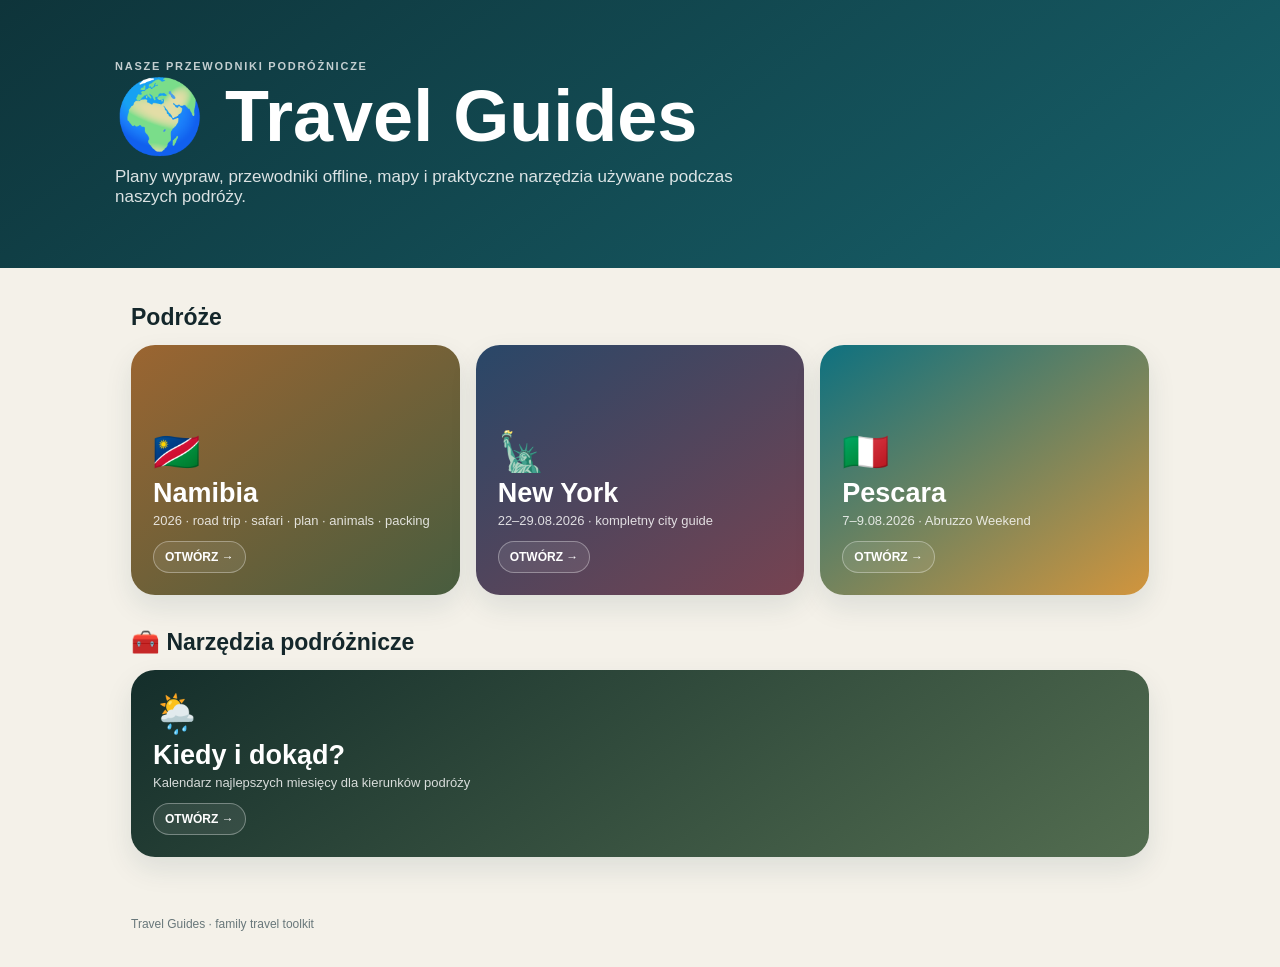
==== index.html @ af9ec3a8 "Build Travel Guides hub and add all guides" ====
<!doctype html>
<html lang="pl">
<head>
  <meta charset="utf-8">
  <meta name="viewport" content="width=device-width,initial-scale=1,viewport-fit=cover">
  <meta name="theme-color" content="#123c43">
  <title>Travel Guides</title>
  <style>
    :root{--bg:#f4f1e9;--ink:#14272b;--muted:#68777a;--deep:#123c43}
    *{box-sizing:border-box}
    body{margin:0;font-family:-apple-system,BlinkMacSystemFont,"Segoe UI",Arial,sans-serif;background:var(--bg);color:var(--ink)}
    header{background:linear-gradient(145deg,#0e343a,#17616b);color:white;padding:60px 20px 44px}
    .wrap{max-width:1050px;margin:auto}
    .eyebrow{font-size:11px;font-weight:800;letter-spacing:.16em;opacity:.75}
    h1{font-size:clamp(42px,8vw,72px);line-height:.95;margin:10px 0 14px}
    header p{max-width:650px;font-size:17px;opacity:.85}
    main{max-width:1050px;margin:auto;padding:28px 16px 60px}
    h2{margin:8px 0 14px;font-size:23px}
    .grid{display:grid;grid-template-columns:repeat(3,1fr);gap:16px}
    .card{min-height:250px;border-radius:24px;padding:22px;display:flex;flex-direction:column;justify-content:flex-end;text-decoration:none;color:white;box-shadow:0 12px 28px #123c431a}
    .namibia{background:linear-gradient(145deg,#9b6531,#485d3f)}
    .nyc{background:linear-gradient(145deg,#294768,#774351)}
    .pescara{background:linear-gradient(145deg,#0e7180,#d2953d)}
    .tools{background:linear-gradient(145deg,#142e2b,#536d50);min-height:175px}
    .flag{font-size:38px}.card h3{font-size:27px;margin:4px 0}.meta{font-size:13px;opacity:.82}
    .button{margin-top:13px;align-self:flex-start;padding:8px 11px;border:1px solid #ffffff55;border-radius:999px;font-size:12px;font-weight:800;background:#ffffff15}
    .tools-section{margin-top:34px}
    footer{max-width:1050px;margin:auto;padding:0 16px 36px;color:var(--muted);font-size:12px}
    @media(max-width:720px){.grid{grid-template-columns:1fr}.card{min-height:205px}}
  </style>
</head>
<body>
<header><div class="wrap">
  <div class="eyebrow">NASZE PRZEWODNIKI PODRÓŻNICZE</div>
  <h1>🌍 Travel Guides</h1>
  <p>Plany wypraw, przewodniki offline, mapy i praktyczne narzędzia używane podczas naszych podróży.</p>
</div></header>
<main>
  <h2>Podróże</h2>
  <div class="grid">
    <a class="card namibia" href="./namibia/"><div class="flag">🇳🇦</div><h3>Namibia</h3><div class="meta">2026 · road trip · safari · plan · animals · packing</div><div class="button">OTWÓRZ →</div></a>
    <a class="card nyc" href="./nyc/"><div class="flag">🗽</div><h3>New York</h3><div class="meta">22–29.08.2026 · kompletny city guide</div><div class="button">OTWÓRZ →</div></a>
    <a class="card pescara" href="./pescara/"><div class="flag">🇮🇹</div><h3>Pescara</h3><div class="meta">7–9.08.2026 · Abruzzo Weekend</div><div class="button">OTWÓRZ →</div></a>
  </div>
  <section class="tools-section">
    <h2>🧰 Narzędzia podróżnicze</h2>
    <a class="card tools" href="./tools/kiedy-i-dokad/"><div class="flag">🌦️</div><h3>Kiedy i dokąd?</h3><div class="meta">Kalendarz najlepszych miesięcy dla kierunków podróży</div><div class="button">OTWÓRZ →</div></a>
  </section>
</main>
<footer>Travel Guides · family travel toolkit</footer>
</body>
</html>
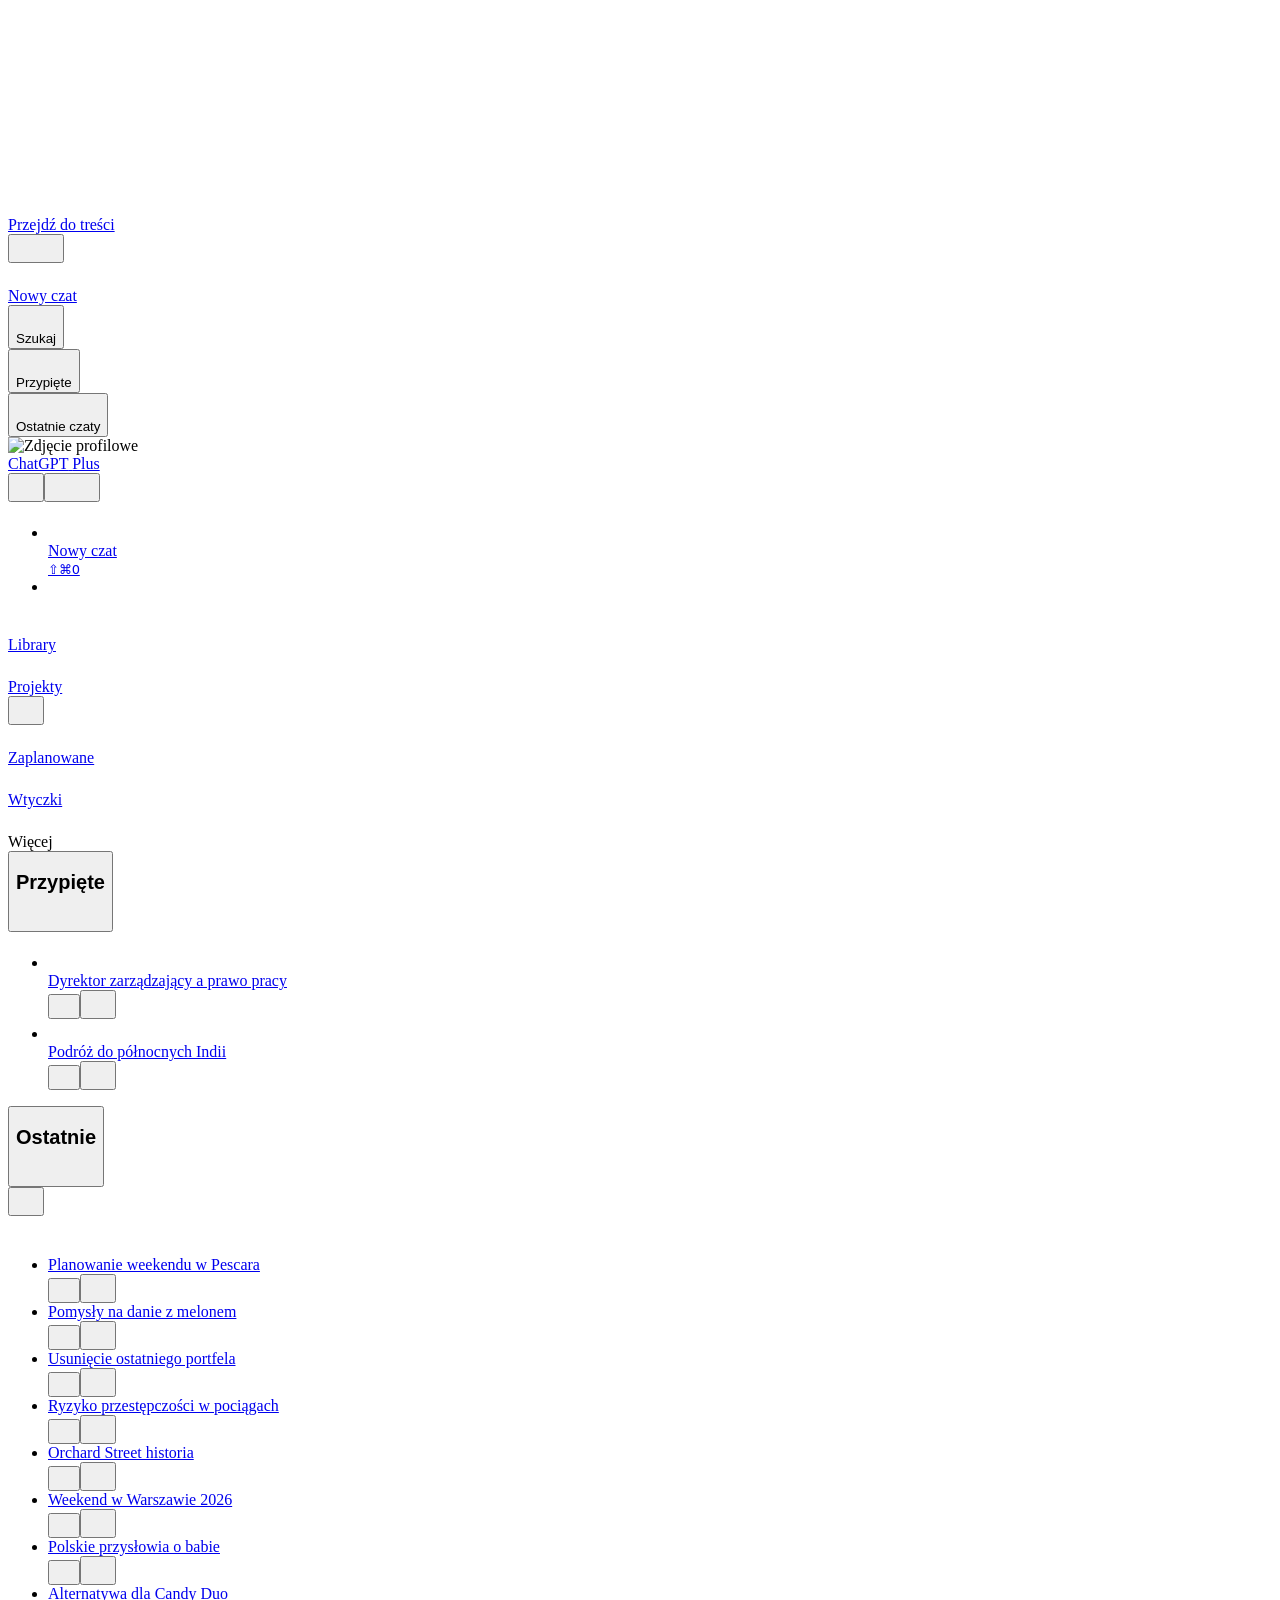
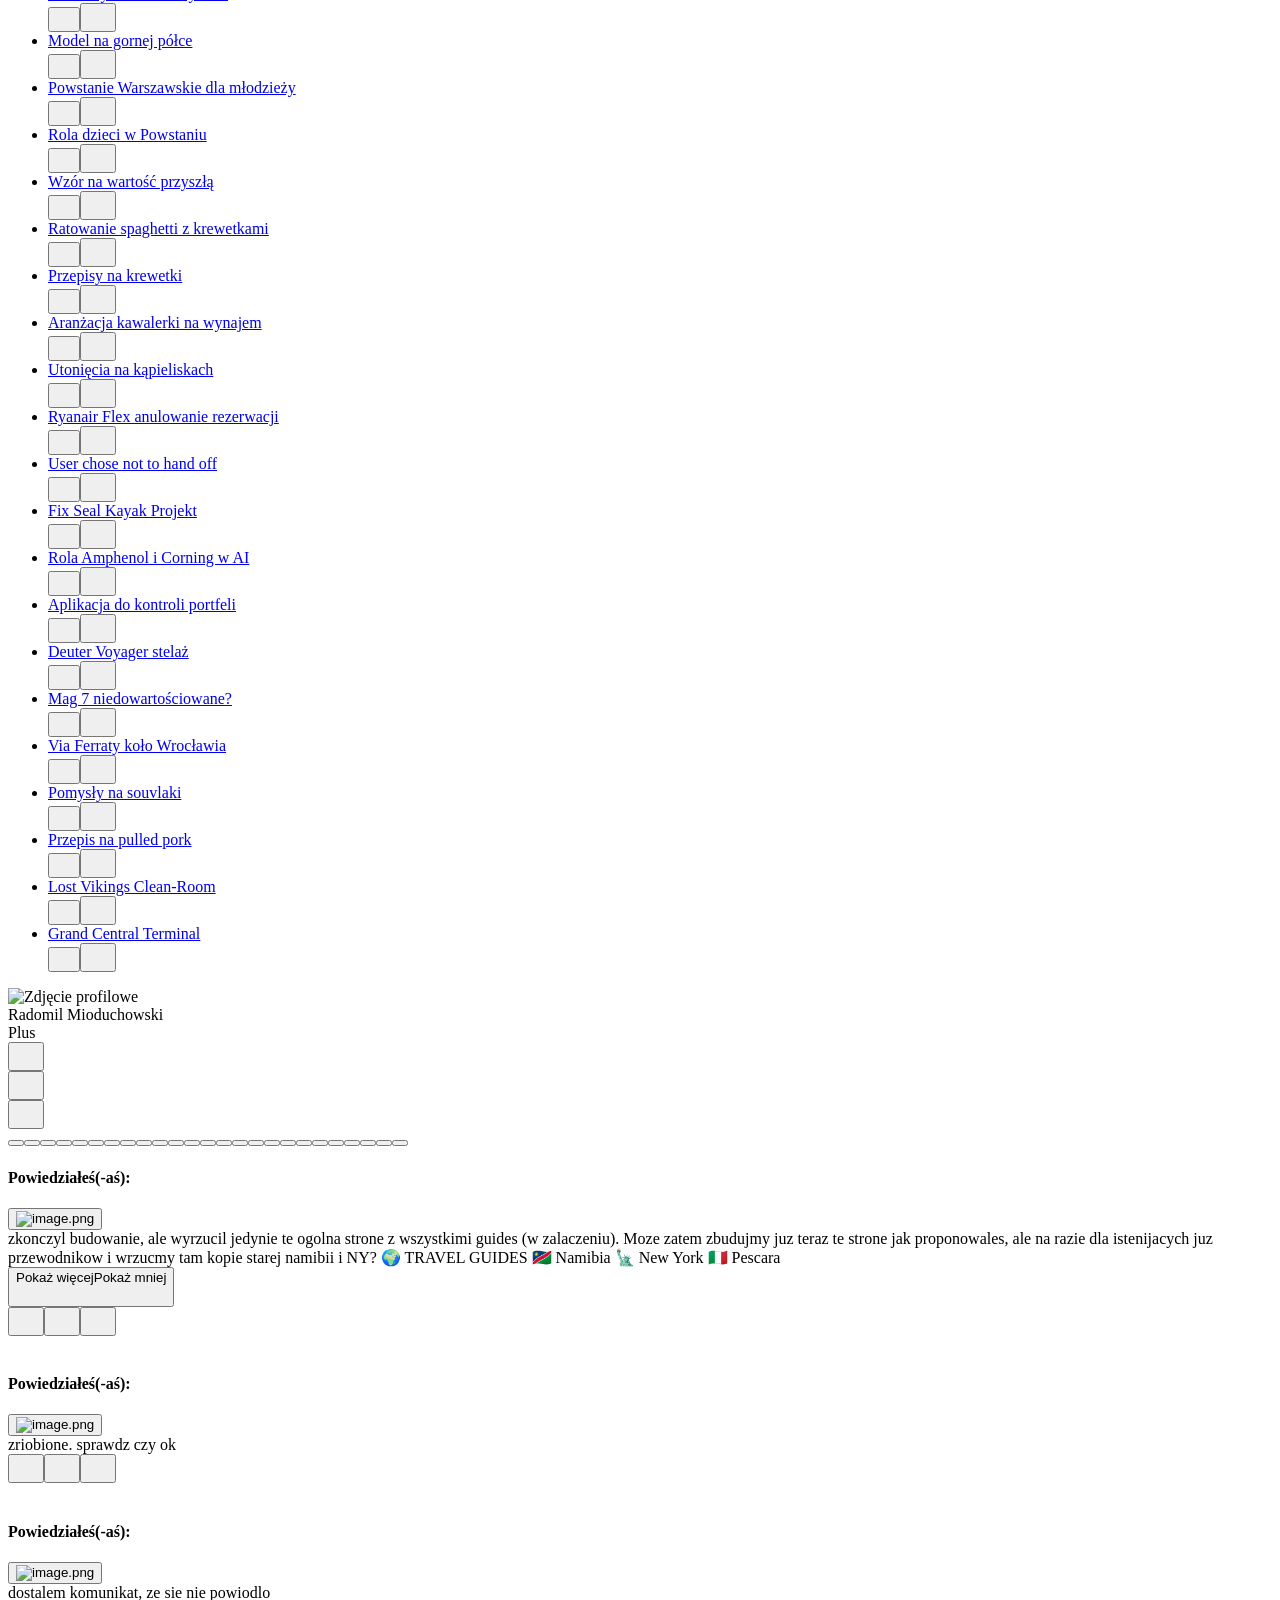
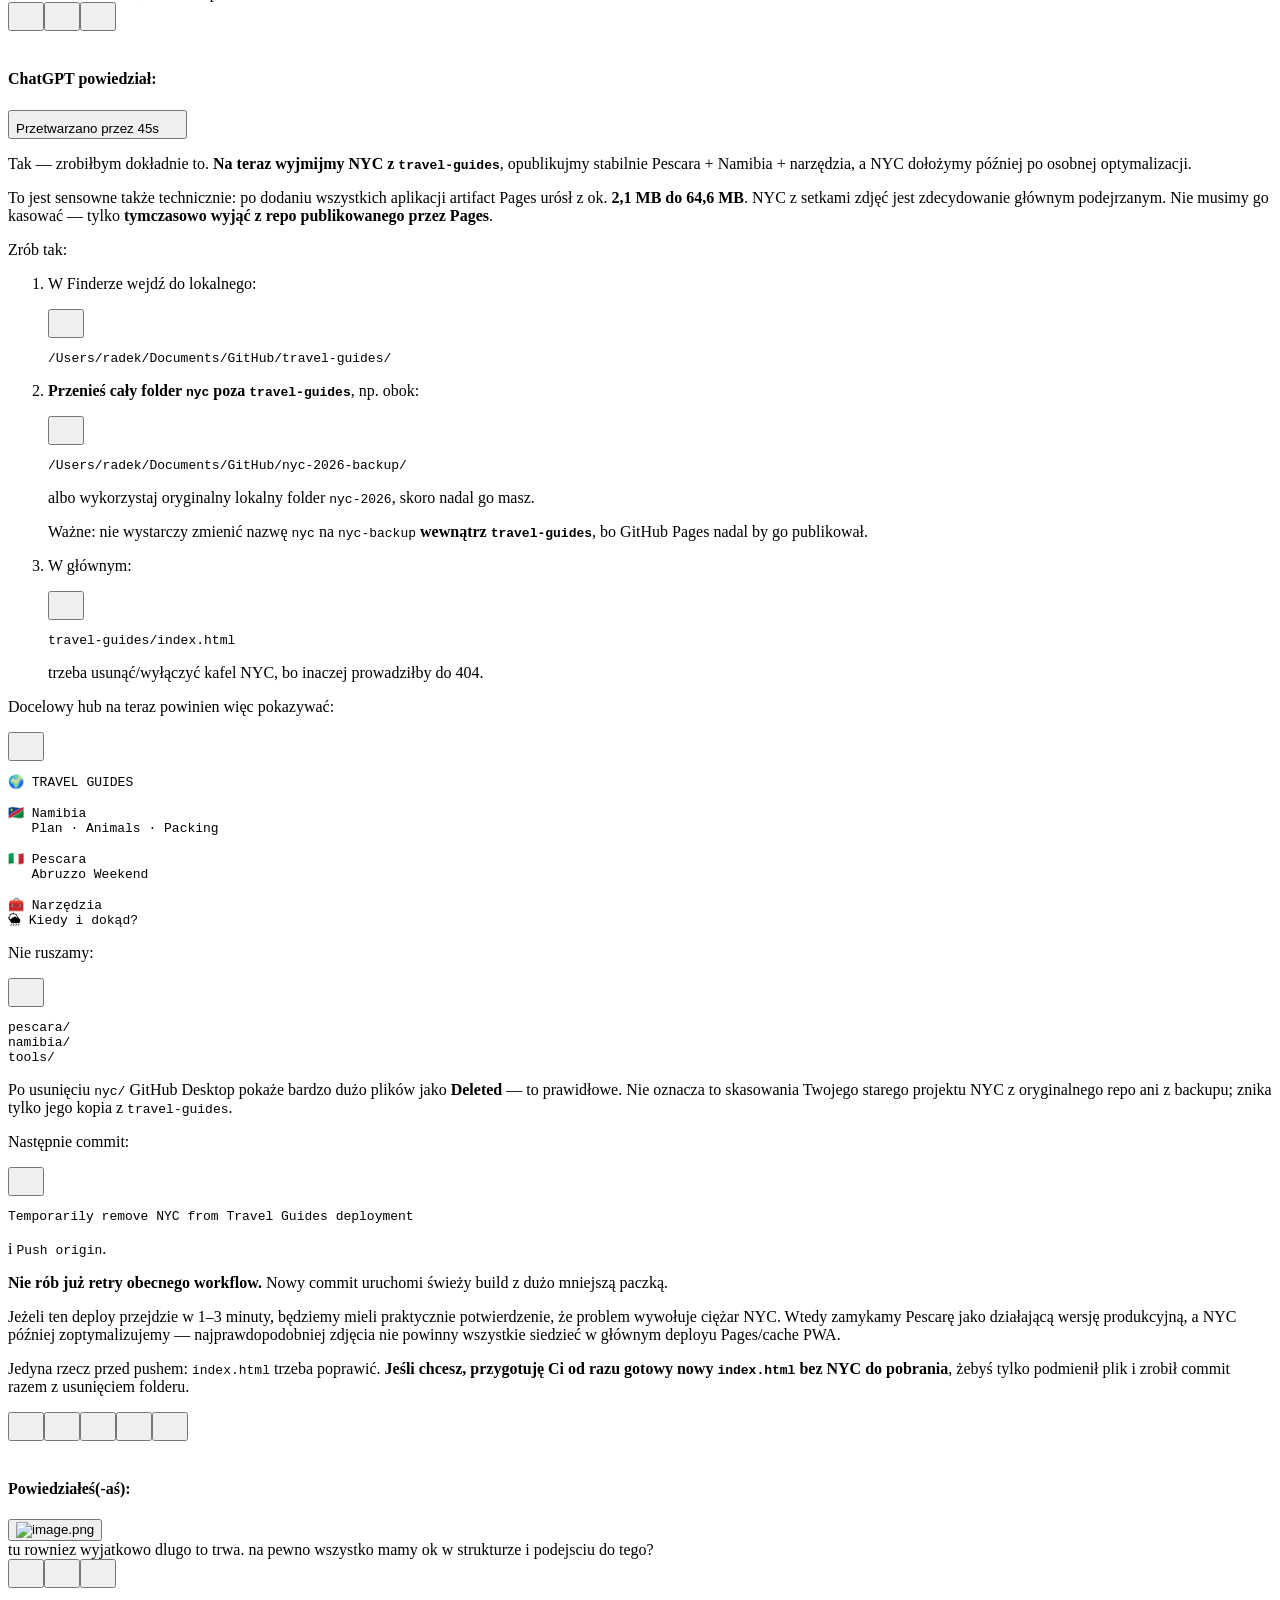
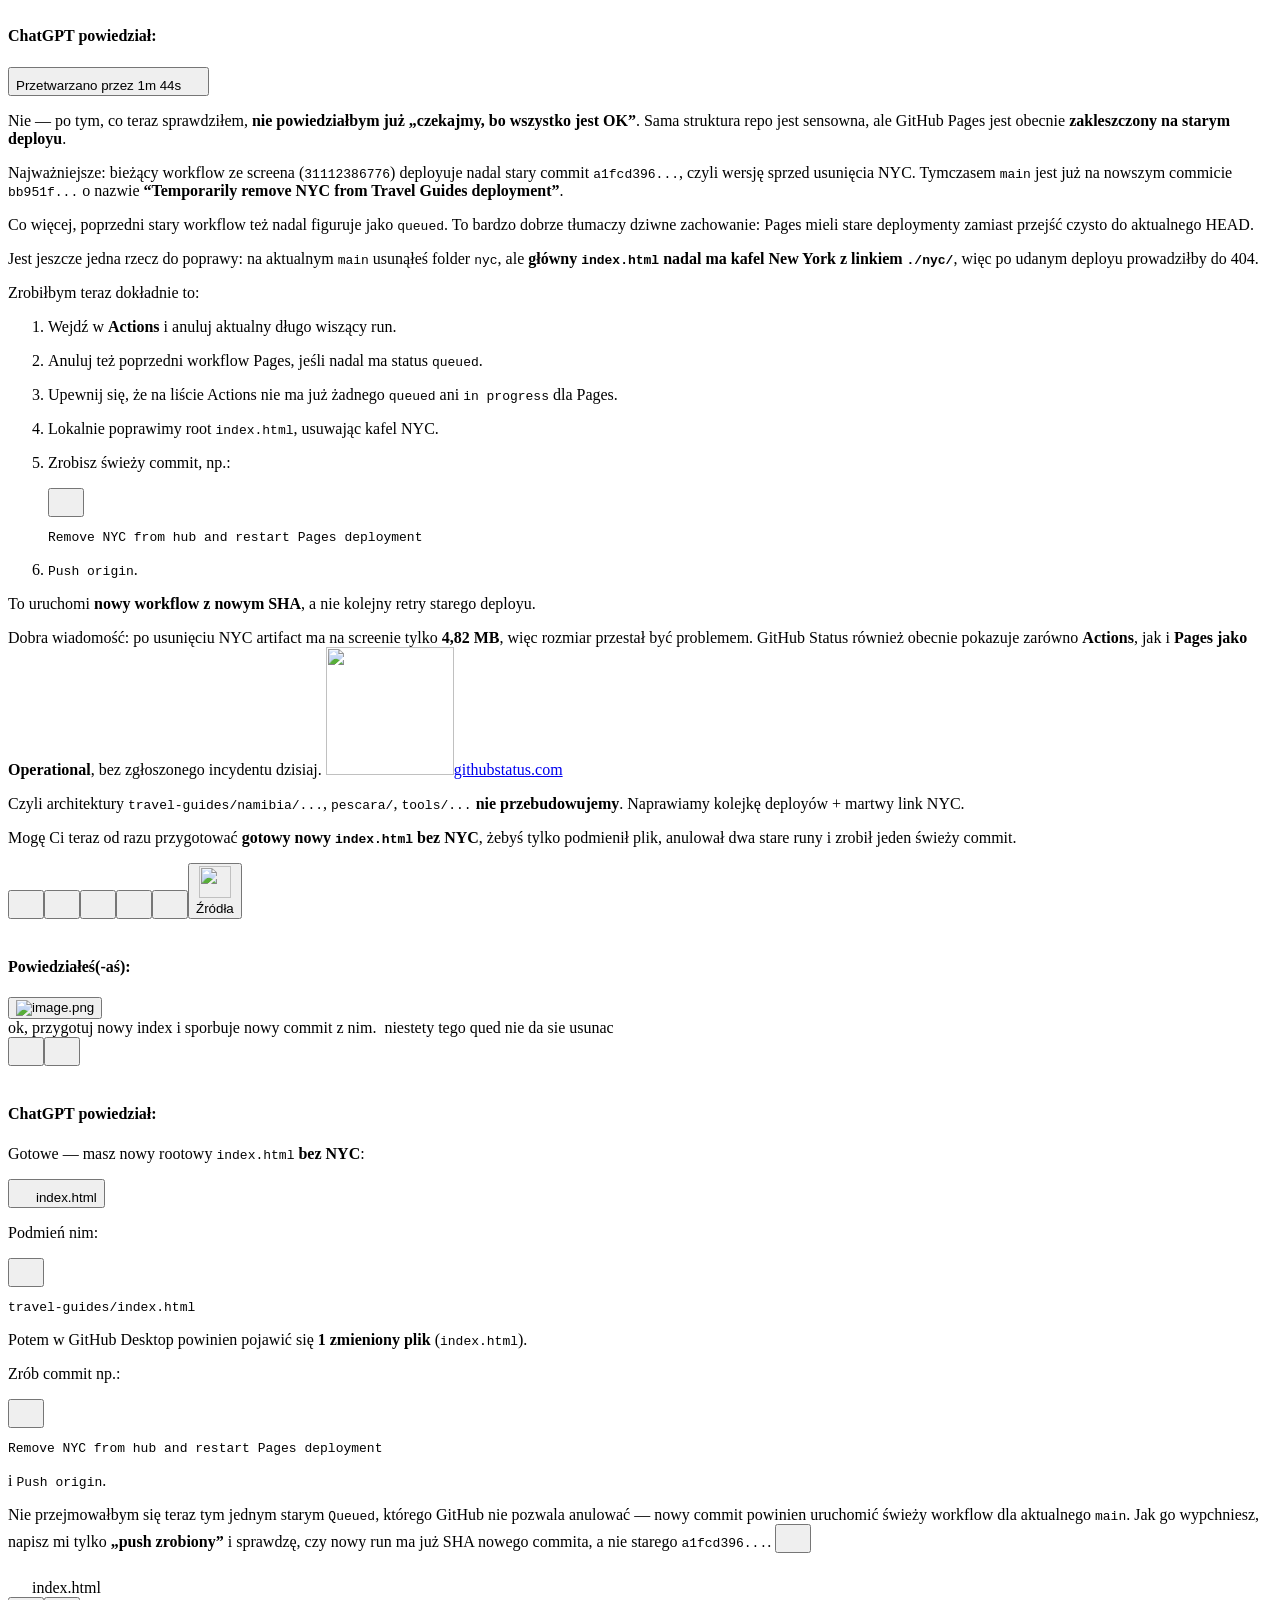
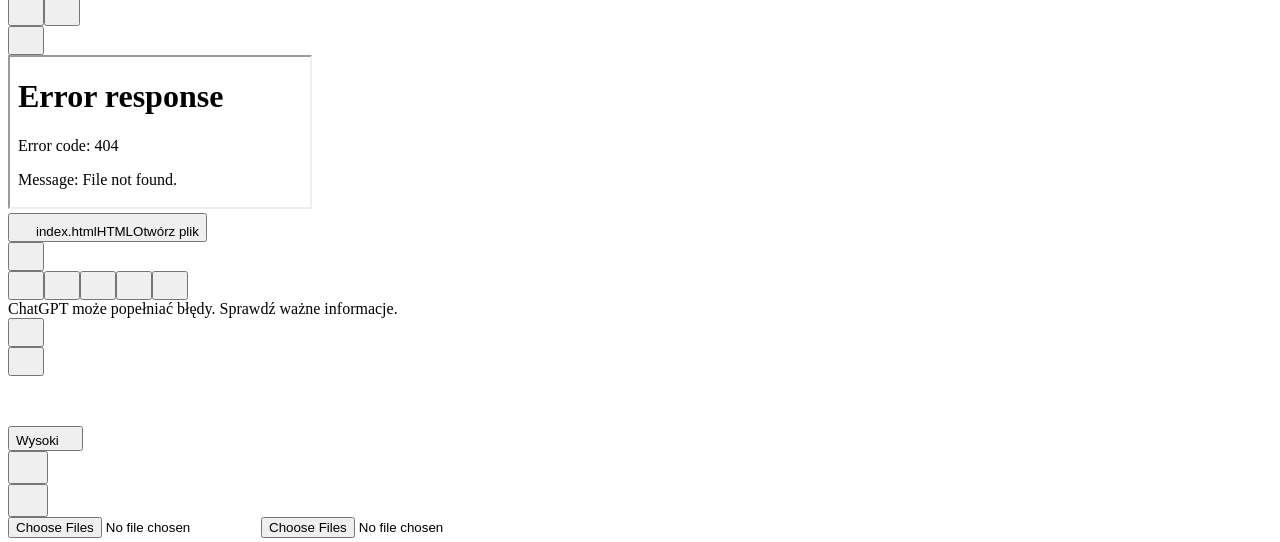
==== commit f7f1dd1b: "Remove NYC from hub and restart Pages deployment" ====
--- a/index.html
+++ b/index.html
@@ -1,52 +1,115 @@
-<!doctype html>
-<html lang="pl">
-<head>
-  <meta charset="utf-8">
-  <meta name="viewport" content="width=device-width,initial-scale=1,viewport-fit=cover">
-  <meta name="theme-color" content="#123c43">
-  <title>Travel Guides</title>
-  <style>
-    :root{--bg:#f4f1e9;--ink:#14272b;--muted:#68777a;--deep:#123c43}
-    *{box-sizing:border-box}
-    body{margin:0;font-family:-apple-system,BlinkMacSystemFont,"Segoe UI",Arial,sans-serif;background:var(--bg);color:var(--ink)}
-    header{background:linear-gradient(145deg,#0e343a,#17616b);color:white;padding:60px 20px 44px}
-    .wrap{max-width:1050px;margin:auto}
-    .eyebrow{font-size:11px;font-weight:800;letter-spacing:.16em;opacity:.75}
-    h1{font-size:clamp(42px,8vw,72px);line-height:.95;margin:10px 0 14px}
-    header p{max-width:650px;font-size:17px;opacity:.85}
-    main{max-width:1050px;margin:auto;padding:28px 16px 60px}
-    h2{margin:8px 0 14px;font-size:23px}
-    .grid{display:grid;grid-template-columns:repeat(3,1fr);gap:16px}
-    .card{min-height:250px;border-radius:24px;padding:22px;display:flex;flex-direction:column;justify-content:flex-end;text-decoration:none;color:white;box-shadow:0 12px 28px #123c431a}
-    .namibia{background:linear-gradient(145deg,#9b6531,#485d3f)}
-    .nyc{background:linear-gradient(145deg,#294768,#774351)}
-    .pescara{background:linear-gradient(145deg,#0e7180,#d2953d)}
-    .tools{background:linear-gradient(145deg,#142e2b,#536d50);min-height:175px}
-    .flag{font-size:38px}.card h3{font-size:27px;margin:4px 0}.meta{font-size:13px;opacity:.82}
-    .button{margin-top:13px;align-self:flex-start;padding:8px 11px;border:1px solid #ffffff55;border-radius:999px;font-size:12px;font-weight:800;background:#ffffff15}
-    .tools-section{margin-top:34px}
-    footer{max-width:1050px;margin:auto;padding:0 16px 36px;color:var(--muted);font-size:12px}
-    @media(max-width:720px){.grid{grid-template-columns:1fr}.card{min-height:205px}}
-  </style>
-</head>
-<body>
-<header><div class="wrap">
-  <div class="eyebrow">NASZE PRZEWODNIKI PODRÓŻNICZE</div>
-  <h1>🌍 Travel Guides</h1>
-  <p>Plany wypraw, przewodniki offline, mapy i praktyczne narzędzia używane podczas naszych podróży.</p>
-</div></header>
-<main>
-  <h2>Podróże</h2>
-  <div class="grid">
-    <a class="card namibia" href="./namibia/"><div class="flag">🇳🇦</div><h3>Namibia</h3><div class="meta">2026 · road trip · safari · plan · animals · packing</div><div class="button">OTWÓRZ →</div></a>
-    <a class="card nyc" href="./nyc/"><div class="flag">🗽</div><h3>New York</h3><div class="meta">22–29.08.2026 · kompletny city guide</div><div class="button">OTWÓRZ →</div></a>
-    <a class="card pescara" href="./pescara/"><div class="flag">🇮🇹</div><h3>Pescara</h3><div class="meta">7–9.08.2026 · Abruzzo Weekend</div><div class="button">OTWÓRZ →</div></a>
-  </div>
-  <section class="tools-section">
-    <h2>🧰 Narzędzia podróżnicze</h2>
-    <a class="card tools" href="./tools/kiedy-i-dokad/"><div class="flag">🌦️</div><h3>Kiedy i dokąd?</h3><div class="meta">Kalendarz najlepszych miesięcy dla kierunków podróży</div><div class="button">OTWÓRZ →</div></a>
-  </section>
-</main>
-<footer>Travel Guides · family travel toolkit</footer>
-</body>
-</html>
+<!DOCTYPE html>
+<!-- saved from url=(0058)https://chatgpt.com/c/6a744b98-5bf0-83eb-95ab-5c58b6b54c00 -->
+<html lang="pl-PL" data-build="prod-4750ed10e7af5b0895a0bd846a509225631c24f2" data-seq="9006650" data-contrast="default" dir="ltr" class="light" data-chat-theme="default" style="color-scheme: light; --cot-shimmer-duration: 1400ms;" data-ds-color-theme-update=""><head><meta http-equiv="Content-Type" content="text/html; charset=UTF-8"><style>.ͼd {background-color: var(--gray-0); color: var(--gray-950);}
+.ͼd .cm-content {caret-color: var(--gray-950);}
+.ͼd .cm-cursor, .ͼd .cm-dropCursor {border-left-color: var(--gray-950);}
+.ͼd.cm-focused .cm-selectionBackgroundm .cm-selectionBackground, .ͼd .cm-content ::selection {background-color: var(--blue-a50);}
+.ͼd .cm-activeLine {background-color: var(--gray-50);}
+.ͼd .cm-gutters {background-color: var(--gray-25); color: var(--gray-500);}
+.ͼd .cm-activeLineGutter {background-color: var(--gray-50);}
+.ͼe {color: var(--gray-550); font-style: italic;}
+.ͼf {color: var(--blue-600);}
+.ͼg {color: var(--pink-600);}
+.ͼh {color: var(--yellow-600);}
+.ͼi {color: var(--red-600);}
+.ͼj {color: var(--orange-600);}
+.ͼk {color: var(--green-600);}
+.ͼl {color: var(--orange-600);}
+.ͼm {color: var(--purple-600);}
+.ͼn {color: var(--yellow-600);}
+.ͼo {color: var(--blue-600);}
+.ͼp {color: var(--blue-600); text-decoration: underline;}
+.ͼq {color: var(--red-600); text-decoration: underline;}
+.ͼr .cm-lineNumbers .cm-gutterElement {padding-left: 8px;}
+.ͼr .cm-cursor, .ͼr .cm-dropCursor {border-left-width: 2px;}
+.ͼr .cm-matchingBracket {outline: 1px solid var(--blue-600); color: inherit;}
+.ͼr .cm-nonmatchingBracket {outline: 1px solid var(--red-600); color: inherit;}
+</style><meta name="viewport" content="width=device-width, initial-scale=1, viewport-fit=cover"><link rel="preload" as="image" href="https://lh3.googleusercontent.com/a/ACg8ocJEyf8wKmoIXS_wYHhZgiLan-u6En5iouq6Qd-8sKMT-lreLw=s96-c" referrerpolicy="no-referrer"><link rel="stylesheet" href="./Planowanie weekendu w Pescara_files/root-epw40gmm.css" data-precedence="default"><meta name="text-scale" content="scale"><title>Planowanie weekendu w Pescara</title><meta property="og:title" content="ChatGPT"><meta property="og:image" content="https://cdn.openai.com/chatgpt/share-og.png"><link rel="preconnect" href="https://api.oaistatsig.com/"><meta name="robots" content="noindex, nofollow"><meta name="dd-trace-id" content="6452402390759717762"><meta name="dd-trace-time" content="1786028670374"><link rel="icon" href="https://chatgpt.com/favicon.ico" sizes="any"><link rel="icon" href="https://chatgpt.com/cdn/assets/favicon-eex17e9e.ico" sizes="48x48"><link rel="icon" href="https://chatgpt.com/cdn/assets/favicon-48x48-glnpepm0.webp" type="image/png" sizes="48x48"><link rel="icon" href="https://chatgpt.com/cdn/assets/favicon-l4nq08hd.svg" type="image/svg+xml"><link rel="icon" href="https://chatgpt.com/cdn/assets/favicon-l4nq08hd.svg" type="image/svg+xml" media="(prefers-color-scheme: dark)"><link rel="apple-touch-icon" sizes="180x180" href="https://chatgpt.com/cdn/assets/favicon-180x180-od45eci6.webp"><meta name="description" content="Korzystaj z ChatGPT, by odpowiadać na pytania, pisać, tworzyć obrazy, realizować zadania i programować, a wszystko to w jednym miejscu. Zacznij za darmo lub pobierz aplikację."><meta name="keyword" content="czat ai,ai,chap gpt,chat gbt,chat gpt 3,logowanie chat gpt,witryna chat gpt,chat gpt,chat gtp,chat openai,czat,chatai,chatbot gpt,chatg,logowanie chatgpt,chatgpt,czat gpt,open ai,czat openai,openai chatgpt,openai"><meta property="og:description" content="ChatGPT pomaga uzyskać odpowiedzi, znaleźć inspiracje i podnieść efektywność pracy."><meta property="og:url" content="https://chatgpt.com/pl-PL/"><meta property="og:site_name" content="ChatGPT"><link rel="alternate" hreflang="am" href="https://chatgpt.com/c/6a744b98-5bf0-83eb-95ab-5c58b6b54c00?locale=am"><link rel="alternate" hreflang="ar" href="https://chatgpt.com/c/6a744b98-5bf0-83eb-95ab-5c58b6b54c00?locale=ar"><link rel="alternate" hreflang="bg-BG" href="https://chatgpt.com/c/6a744b98-5bf0-83eb-95ab-5c58b6b54c00?locale=bg-BG"><link rel="alternate" hreflang="bn-BD" href="https://chatgpt.com/c/6a744b98-5bf0-83eb-95ab-5c58b6b54c00?locale=bn-BD"><link rel="alternate" hreflang="bs-BA" href="https://chatgpt.com/c/6a744b98-5bf0-83eb-95ab-5c58b6b54c00?locale=bs-BA"><link rel="alternate" hreflang="ca-ES" href="https://chatgpt.com/c/6a744b98-5bf0-83eb-95ab-5c58b6b54c00?locale=ca-ES"><link rel="alternate" hreflang="cs-CZ" href="https://chatgpt.com/c/6a744b98-5bf0-83eb-95ab-5c58b6b54c00?locale=cs-CZ"><link rel="alternate" hreflang="da-DK" href="https://chatgpt.com/c/6a744b98-5bf0-83eb-95ab-5c58b6b54c00?locale=da-DK"><link rel="alternate" hreflang="de-DE" href="https://chatgpt.com/c/6a744b98-5bf0-83eb-95ab-5c58b6b54c00?locale=de-DE"><link rel="alternate" hreflang="el-GR" href="https://chatgpt.com/c/6a744b98-5bf0-83eb-95ab-5c58b6b54c00?locale=el-GR"><link rel="alternate" hreflang="en-US" href="https://chatgpt.com/c/6a744b98-5bf0-83eb-95ab-5c58b6b54c00"><link rel="alternate" hreflang="es-ES" href="https://chatgpt.com/c/6a744b98-5bf0-83eb-95ab-5c58b6b54c00?locale=es-ES"><link rel="alternate" hreflang="es-419" href="https://chatgpt.com/c/6a744b98-5bf0-83eb-95ab-5c58b6b54c00?locale=es-419"><link rel="alternate" hreflang="et-EE" href="https://chatgpt.com/c/6a744b98-5bf0-83eb-95ab-5c58b6b54c00?locale=et-EE"><link rel="alternate" hreflang="fa" href="https://chatgpt.com/c/6a744b98-5bf0-83eb-95ab-5c58b6b54c00?locale=fa"><link rel="alternate" hreflang="fi-FI" href="https://chatgpt.com/c/6a744b98-5bf0-83eb-95ab-5c58b6b54c00?locale=fi-FI"><link rel="alternate" hreflang="fr-FR" href="https://chatgpt.com/c/6a744b98-5bf0-83eb-95ab-5c58b6b54c00?locale=fr-FR"><link rel="alternate" hreflang="fr-CA" href="https://chatgpt.com/c/6a744b98-5bf0-83eb-95ab-5c58b6b54c00?locale=fr-CA"><link rel="alternate" hreflang="gu-IN" href="https://chatgpt.com/c/6a744b98-5bf0-83eb-95ab-5c58b6b54c00?locale=gu-IN"><link rel="alternate" hreflang="hi-IN" href="https://chatgpt.com/c/6a744b98-5bf0-83eb-95ab-5c58b6b54c00?locale=hi-IN"><link rel="alternate" hreflang="hr-HR" href="https://chatgpt.com/c/6a744b98-5bf0-83eb-95ab-5c58b6b54c00?locale=hr-HR"><link rel="alternate" hreflang="hu-HU" href="https://chatgpt.com/c/6a744b98-5bf0-83eb-95ab-5c58b6b54c00?locale=hu-HU"><link rel="alternate" hreflang="hy-AM" href="https://chatgpt.com/c/6a744b98-5bf0-83eb-95ab-5c58b6b54c00?locale=hy-AM"><link rel="alternate" hreflang="id-ID" href="https://chatgpt.com/c/6a744b98-5bf0-83eb-95ab-5c58b6b54c00?locale=id-ID"><link rel="alternate" hreflang="is-IS" href="https://chatgpt.com/c/6a744b98-5bf0-83eb-95ab-5c58b6b54c00?locale=is-IS"><link rel="alternate" hreflang="it-IT" href="https://chatgpt.com/c/6a744b98-5bf0-83eb-95ab-5c58b6b54c00?locale=it-IT"><link rel="alternate" hreflang="ja-JP" href="https://chatgpt.com/c/6a744b98-5bf0-83eb-95ab-5c58b6b54c00?locale=ja-JP"><link rel="alternate" hreflang="ka-GE" href="https://chatgpt.com/c/6a744b98-5bf0-83eb-95ab-5c58b6b54c00?locale=ka-GE"><link rel="alternate" hreflang="kk" href="https://chatgpt.com/c/6a744b98-5bf0-83eb-95ab-5c58b6b54c00?locale=kk"><link rel="alternate" hreflang="kn-IN" href="https://chatgpt.com/c/6a744b98-5bf0-83eb-95ab-5c58b6b54c00?locale=kn-IN"><link rel="alternate" hreflang="ko-KR" href="https://chatgpt.com/c/6a744b98-5bf0-83eb-95ab-5c58b6b54c00?locale=ko-KR"><link rel="alternate" hreflang="lt" href="https://chatgpt.com/c/6a744b98-5bf0-83eb-95ab-5c58b6b54c00?locale=lt"><link rel="alternate" hreflang="lv-LV" href="https://chatgpt.com/c/6a744b98-5bf0-83eb-95ab-5c58b6b54c00?locale=lv-LV"><link rel="alternate" hreflang="mk-MK" href="https://chatgpt.com/c/6a744b98-5bf0-83eb-95ab-5c58b6b54c00?locale=mk-MK"><link rel="alternate" hreflang="ml" href="https://chatgpt.com/c/6a744b98-5bf0-83eb-95ab-5c58b6b54c00?locale=ml"><link rel="alternate" hreflang="mn" href="https://chatgpt.com/c/6a744b98-5bf0-83eb-95ab-5c58b6b54c00?locale=mn"><link rel="alternate" hreflang="mr-IN" href="https://chatgpt.com/c/6a744b98-5bf0-83eb-95ab-5c58b6b54c00?locale=mr-IN"><link rel="alternate" hreflang="ms-MY" href="https://chatgpt.com/c/6a744b98-5bf0-83eb-95ab-5c58b6b54c00?locale=ms-MY"><link rel="alternate" hreflang="my-MM" href="https://chatgpt.com/c/6a744b98-5bf0-83eb-95ab-5c58b6b54c00?locale=my-MM"><link rel="alternate" hreflang="nb-NO" href="https://chatgpt.com/c/6a744b98-5bf0-83eb-95ab-5c58b6b54c00?locale=nb-NO"><link rel="alternate" hreflang="nl-NL" href="https://chatgpt.com/c/6a744b98-5bf0-83eb-95ab-5c58b6b54c00?locale=nl-NL"><link rel="alternate" hreflang="pa" href="https://chatgpt.com/c/6a744b98-5bf0-83eb-95ab-5c58b6b54c00?locale=pa"><link rel="alternate" hreflang="pl-PL" href="https://chatgpt.com/c/6a744b98-5bf0-83eb-95ab-5c58b6b54c00?locale=pl-PL"><link rel="alternate" hreflang="pt-BR" href="https://chatgpt.com/c/6a744b98-5bf0-83eb-95ab-5c58b6b54c00?locale=pt-BR"><link rel="alternate" hreflang="pt-PT" href="https://chatgpt.com/c/6a744b98-5bf0-83eb-95ab-5c58b6b54c00?locale=pt-PT"><link rel="alternate" hreflang="ro-RO" href="https://chatgpt.com/c/6a744b98-5bf0-83eb-95ab-5c58b6b54c00?locale=ro-RO"><link rel="alternate" hreflang="ru-RU" href="https://chatgpt.com/c/6a744b98-5bf0-83eb-95ab-5c58b6b54c00?locale=ru-RU"><link rel="alternate" hreflang="sk-SK" href="https://chatgpt.com/c/6a744b98-5bf0-83eb-95ab-5c58b6b54c00?locale=sk-SK"><link rel="alternate" hreflang="sl-SI" href="https://chatgpt.com/c/6a744b98-5bf0-83eb-95ab-5c58b6b54c00?locale=sl-SI"><link rel="alternate" hreflang="so-SO" href="https://chatgpt.com/c/6a744b98-5bf0-83eb-95ab-5c58b6b54c00?locale=so-SO"><link rel="alternate" hreflang="sq-AL" href="https://chatgpt.com/c/6a744b98-5bf0-83eb-95ab-5c58b6b54c00?locale=sq-AL"><link rel="alternate" hreflang="sr-RS" href="https://chatgpt.com/c/6a744b98-5bf0-83eb-95ab-5c58b6b54c00?locale=sr-RS"><link rel="alternate" hreflang="sv-SE" href="https://chatgpt.com/c/6a744b98-5bf0-83eb-95ab-5c58b6b54c00?locale=sv-SE"><link rel="alternate" hreflang="sw-TZ" href="https://chatgpt.com/c/6a744b98-5bf0-83eb-95ab-5c58b6b54c00?locale=sw-TZ"><link rel="alternate" hreflang="ta-IN" href="https://chatgpt.com/c/6a744b98-5bf0-83eb-95ab-5c58b6b54c00?locale=ta-IN"><link rel="alternate" hreflang="te-IN" href="https://chatgpt.com/c/6a744b98-5bf0-83eb-95ab-5c58b6b54c00?locale=te-IN"><link rel="alternate" hreflang="th-TH" href="https://chatgpt.com/c/6a744b98-5bf0-83eb-95ab-5c58b6b54c00?locale=th-TH"><link rel="alternate" hreflang="tl" href="https://chatgpt.com/c/6a744b98-5bf0-83eb-95ab-5c58b6b54c00?locale=tl"><link rel="alternate" hreflang="tr-TR" href="https://chatgpt.com/c/6a744b98-5bf0-83eb-95ab-5c58b6b54c00?locale=tr-TR"><link rel="alternate" hreflang="uk-UA" href="https://chatgpt.com/c/6a744b98-5bf0-83eb-95ab-5c58b6b54c00?locale=uk-UA"><link rel="alternate" hreflang="ur" href="https://chatgpt.com/c/6a744b98-5bf0-83eb-95ab-5c58b6b54c00?locale=ur"><link rel="alternate" hreflang="vi-VN" href="https://chatgpt.com/c/6a744b98-5bf0-83eb-95ab-5c58b6b54c00?locale=vi-VN"><link rel="alternate" hreflang="zh-CN" href="https://chatgpt.com/c/6a744b98-5bf0-83eb-95ab-5c58b6b54c00?locale=zh-CN"><link rel="alternate" hreflang="zh-TW" href="https://chatgpt.com/c/6a744b98-5bf0-83eb-95ab-5c58b6b54c00?locale=zh-TW"><link rel="alternate" hreflang="zh-HK" href="https://chatgpt.com/c/6a744b98-5bf0-83eb-95ab-5c58b6b54c00?locale=zh-HK"><link rel="alternate" hreflang="x-default" href="https://chatgpt.com/c/6a744b98-5bf0-83eb-95ab-5c58b6b54c00"><link rel="canonical" href="https://chatgpt.com/c/6a744b98-5bf0-83eb-95ab-5c58b6b54c00"><style data-tailwind-layer-order="true" nonce="" type="text/css">@layer properties, theme, base, components, utilities;
+</style><link rel="stylesheet" href="./Planowanie weekendu w Pescara_files/conversation-small-ct0sk83k.css"><link rel="modulepreload" as="script" crossorigin="" href="https://chatgpt.com/cdn/assets/eec4c631-oh17s0n3yr8zx2p9.js"><link rel="modulepreload" as="script" crossorigin="" href="https://chatgpt.com/cdn/assets/5ab42519-byc1emqj3ehjil8v.js"><link rel="modulepreload" as="script" crossorigin="" href="https://chatgpt.com/cdn/assets/e6911992-kfc01pk08alxqeyl.js"><link rel="modulepreload" as="script" crossorigin="" href="https://chatgpt.com/cdn/assets/88605b43-nranmlkt6wbdnxxx.js"><link rel="modulepreload" as="script" crossorigin="" href="https://chatgpt.com/cdn/assets/be58453f-hzbqu4s486zht07q.js"><link rel="modulepreload" as="script" crossorigin="" href="https://chatgpt.com/cdn/assets/fd7f274b-e64b1ksmirg8ylih.js"><script async="" src="./Planowanie weekendu w Pescara_files/api.js"></script><link rel="modulepreload" as="script" crossorigin="" href="https://chatgpt.com/cdn/assets/70025534-w77y7d8xroicjx1w.js"><link rel="modulepreload" as="script" crossorigin="" href="https://chatgpt.com/cdn/assets/ae12f998-easttcpn54v72za6.js"><link rel="modulepreload" as="script" crossorigin="" href="https://chatgpt.com/cdn/assets/bcf56d39-f98ghcwtvfuobihj.js"><link rel="stylesheet" crossorigin="" href="./Planowanie weekendu w Pescara_files/conversation-small-ct0sk83k(1).css"><link rel="modulepreload" as="script" crossorigin="" href="https://chatgpt.com/cdn/assets/e6fa0362-mup8hivwii5nrwxm.js"><link rel="modulepreload" as="script" crossorigin="" href="https://chatgpt.com/cdn/assets/4e18e912-ogor72hclpe7ncvf.js"><link rel="modulepreload" as="script" crossorigin="" href="https://chatgpt.com/cdn/assets/9521ff6d-lh7vewcdu3fr2ipb.js"><link rel="modulepreload" as="script" crossorigin="" href="https://chatgpt.com/cdn/assets/ae144ef6-n02508n8nq0ocbla.js"><link rel="modulepreload" as="script" crossorigin="" href="https://chatgpt.com/cdn/assets/8d5bfd5c-evs9qx6az8nf6kb2.js"><link rel="modulepreload" as="script" crossorigin="" href="https://chatgpt.com/cdn/assets/c2675c8c-dmt413b3u4wmc3ya.js"><link rel="stylesheet" crossorigin="" href="./Planowanie weekendu w Pescara_files/global-modals-dgfy4wm4.css"><link rel="modulepreload" as="script" crossorigin="" href="https://chatgpt.com/cdn/assets/9435784d-dbxcjdzzagxer0u4.js"><link rel="modulepreload" as="script" crossorigin="" href="https://chatgpt.com/cdn/assets/2831b016-jli5ryxh6bflvy3a.js"><link rel="modulepreload" as="script" crossorigin="" href="https://chatgpt.com/cdn/assets/3c02c844-i6jwyg8vxoxpbvnl.js"><link rel="modulepreload" as="script" crossorigin="" href="https://chatgpt.com/cdn/assets/8b30aca6-f5t6fkd83zf0an26.js"><link rel="modulepreload" as="script" crossorigin="" href="https://chatgpt.com/cdn/assets/842afc59-c9mwpsxjj6a10nb6.js"><link rel="modulepreload" as="script" crossorigin="" href="https://chatgpt.com/cdn/assets/a846575e-ikgp8abtfjofp92k.js"><link rel="stylesheet" crossorigin="" href="./Planowanie weekendu w Pescara_files/tpp-site-preview-transition-jee6i7ix.css"><link rel="modulepreload" as="script" crossorigin="" href="https://chatgpt.com/cdn/assets/b0ccd381-ojsrgzq0sz2t1wlh.js"><link rel="modulepreload" as="script" crossorigin="" href="https://chatgpt.com/cdn/assets/2d69f250-ofqf2bqniffzo2qr.js"><link rel="modulepreload" as="script" crossorigin="" href="https://chatgpt.com/cdn/assets/4ce5f29c-nsmt6ce5u4rye982.js"><link rel="modulepreload" as="script" crossorigin="" href="https://chatgpt.com/cdn/assets/f1d26d54-b5qx6v6opemtb710.js"><link rel="modulepreload" as="script" crossorigin="" href="https://chatgpt.com/cdn/assets/20b6b8ed-mix6i9js6r8skg5g.js"><link rel="modulepreload" as="script" crossorigin="" href="https://chatgpt.com/cdn/assets/68039cf3-dagb275c9yo9g6z6.js"><link rel="modulepreload" as="script" crossorigin="" href="https://chatgpt.com/cdn/assets/fc0b9bf1-lq4l1xjf3cw385hs.js"><link rel="modulepreload" as="script" crossorigin="" href="https://chatgpt.com/cdn/assets/19cb8032-el3y81snzq9zm0li.js"><link rel="modulepreload" as="script" crossorigin="" href="https://chatgpt.com/cdn/assets/45a9607d-6rmdfuyi40r721dw.js"><link rel="modulepreload" as="script" crossorigin="" href="https://chatgpt.com/cdn/assets/41a2fdf3-k3dr5368dwj7kviz.js"><link rel="modulepreload" as="script" crossorigin="" href="https://chatgpt.com/cdn/assets/c19d65aa-op6r9yoeu28eqi1e.js"><link rel="modulepreload" as="script" crossorigin="" href="https://chatgpt.com/cdn/assets/96098dcc-kjayfewjj9ugnav8.js"><link rel="modulepreload" as="script" crossorigin="" href="https://chatgpt.com/cdn/assets/f6a81ab7-jhv5lgigysuggrob.js"><link rel="modulepreload" as="script" crossorigin="" href="https://chatgpt.com/cdn/assets/f8d34c7f-mwrnpmr5k25gfdn3.js"><link rel="modulepreload" as="script" crossorigin="" href="https://chatgpt.com/cdn/assets/0fbccedd-fg0i1au1trwt96ut.js"><link rel="modulepreload" as="script" crossorigin="" href="https://chatgpt.com/cdn/assets/e3127a4c-ms066dafelqxjxwt.js"><link rel="modulepreload" as="script" crossorigin="" href="https://chatgpt.com/cdn/assets/407dfab1-ebb3btw37qoh22hh.js"><link rel="modulepreload" as="script" crossorigin="" href="https://chatgpt.com/cdn/assets/85f3cacd-orsf5rfz6m5u3hoo.js"><link rel="modulepreload" as="script" crossorigin="" href="https://chatgpt.com/cdn/assets/4dbef424-hpzjcgh6zrcawvmf.js"><link rel="modulepreload" as="script" crossorigin="" href="https://chatgpt.com/cdn/assets/6cef767a-gvopm2mxnn8txr6n.js"><link rel="modulepreload" as="script" crossorigin="" href="https://chatgpt.com/cdn/assets/a366adf3-ich251v7krhjzna2.js"><link rel="modulepreload" as="script" crossorigin="" href="https://chatgpt.com/cdn/assets/41f1c77d-gnvevoawu6dsa89k.js"><link rel="modulepreload" as="script" crossorigin="" href="https://chatgpt.com/cdn/assets/44fdb285-cjvqev8vtfjwup2c.js"><link rel="modulepreload" as="script" crossorigin="" href="https://chatgpt.com/cdn/assets/4c0f1f8e-nnquieglojfwsaam.js"><link rel="modulepreload" as="script" crossorigin="" href="https://chatgpt.com/cdn/assets/540191af-buol5smqv421ue4i.js"><link rel="modulepreload" as="script" crossorigin="" href="https://chatgpt.com/cdn/assets/b9e74381-h0z6cp6y2ptcf91m.js"><link rel="modulepreload" as="script" crossorigin="" href="https://chatgpt.com/cdn/assets/d93502a4-hjt7vyxrnpntk0ix.js"><link rel="modulepreload" as="script" crossorigin="" href="https://chatgpt.com/cdn/assets/a35b0b5c-z2wd12zlib6dc2r3.js"><link rel="stylesheet" crossorigin="" href="./Planowanie weekendu w Pescara_files/lightbox-j67xi315.css"><link rel="modulepreload" as="script" crossorigin="" href="https://chatgpt.com/cdn/assets/30f82755-fovrd26hm4v2rab5.js"><link rel="modulepreload" as="script" crossorigin="" href="https://chatgpt.com/cdn/assets/79f982eb-o282232by6bn3ox2.js"><link rel="modulepreload" as="script" crossorigin="" href="https://chatgpt.com/cdn/assets/85557f11-clyxupr5idt2hhek.js"><link rel="modulepreload" as="script" crossorigin="" href="https://chatgpt.com/cdn/assets/e4fe0dae-lzw9421tvo8gg0ik.js"><link rel="modulepreload" as="script" crossorigin="" href="https://chatgpt.com/cdn/assets/99aacfb2-m6jx3pmsvhqtplgt.js"><link rel="modulepreload" as="script" crossorigin="" href="https://chatgpt.com/cdn/assets/a0c3e3cc-obl4zzn9sy0my2h3.js"><link rel="modulepreload" as="script" crossorigin="" href="https://chatgpt.com/cdn/assets/c74f1d9e-lg9l73ziye1hv3t5.js"><link rel="modulepreload" as="script" crossorigin="" href="https://chatgpt.com/cdn/assets/11bca7b5-mqhc3ol2xfbbsrj8.js"><link rel="modulepreload" as="script" crossorigin="" href="https://chatgpt.com/cdn/assets/428e79be-gl1u73z289beu5fj.js"><link rel="modulepreload" as="script" crossorigin="" href="https://chatgpt.com/cdn/assets/07b12a2d-m0ydpz2rrbxtpsnj.js"><link rel="modulepreload" as="script" crossorigin="" href="https://chatgpt.com/cdn/assets/d453dc2b-vewtbc3oe3vlerv0.js"><link rel="modulepreload" as="script" crossorigin="" href="https://chatgpt.com/cdn/assets/620d303b-j6r03waq7gqpn265.js"><link rel="modulepreload" as="script" crossorigin="" href="https://chatgpt.com/cdn/assets/e3b746a6-deqjs8aoihu53m2v.js"><link rel="modulepreload" as="script" crossorigin="" href="https://chatgpt.com/cdn/assets/8d846022-m8o66s6nm99fh1tx.js"><link rel="modulepreload" as="script" crossorigin="" href="https://chatgpt.com/cdn/assets/91969468-j9nrm4mim5p0rdcr.js"><link rel="modulepreload" as="script" crossorigin="" href="https://chatgpt.com/cdn/assets/4d271a7b-f6jev7u6kh0n7nrt.js"><link rel="modulepreload" as="script" crossorigin="" href="https://chatgpt.com/cdn/assets/e1a66d2b-i45kf68c3vw71pkt.js"><link rel="modulepreload" as="script" crossorigin="" href="https://chatgpt.com/cdn/assets/3509739a-dwj7ax2h3frhlk3d.js"><link rel="modulepreload" as="script" crossorigin="" href="https://chatgpt.com/cdn/assets/7517017f-ieqmrv4980layhz8.js"><link rel="modulepreload" as="script" crossorigin="" href="https://chatgpt.com/cdn/assets/84983163-pakbftwzgcqcynyn.js"><link rel="modulepreload" as="script" crossorigin="" href="https://chatgpt.com/cdn/assets/58bafdef-h37s4ha8s9090vf2.js"><link rel="modulepreload" as="script" crossorigin="" href="https://chatgpt.com/cdn/assets/62145d23-kntak2pah3jtsnva.js"><link rel="modulepreload" as="script" crossorigin="" href="https://chatgpt.com/cdn/assets/e01e2324-nn18qwxctyj35qb7.js"><link rel="modulepreload" as="script" crossorigin="" href="https://chatgpt.com/cdn/assets/cc79834b-k8fkhnhbfzsd5pmj.js"><link rel="modulepreload" as="script" crossorigin="" href="https://chatgpt.com/cdn/assets/5dc32f04-kh593p0cinec9sft.js"><link rel="modulepreload" as="script" crossorigin="" href="https://chatgpt.com/cdn/assets/40748e50-kz7rbbjb99sgbj3y.js"><link rel="stylesheet" crossorigin="" href="./Planowanie weekendu w Pescara_files/app-block-trigger-actions-hxl87txx.css"><link rel="modulepreload" as="script" crossorigin="" href="https://chatgpt.com/cdn/assets/ec72420d-yv9o68r2qz7m4o03.js"><link rel="modulepreload" as="script" crossorigin="" href="https://chatgpt.com/cdn/assets/560eefd0-ov3ky4754y5vgcc3.js"><link rel="modulepreload" as="script" crossorigin="" href="https://chatgpt.com/cdn/assets/eb34548a-h54d5hdjkktvb869.js"><link rel="modulepreload" as="script" crossorigin="" href="https://chatgpt.com/cdn/assets/5b203e1c-j937e8p30i51snj0.js"><link rel="modulepreload" as="script" crossorigin="" href="https://chatgpt.com/cdn/assets/f7e0bf69-c9t2duw5h6cbb4fx.js"><link rel="modulepreload" as="script" crossorigin="" href="https://chatgpt.com/cdn/assets/824d80d7-ky8u82xuwj8s09wn.js"><link rel="modulepreload" as="script" crossorigin="" href="https://chatgpt.com/cdn/assets/f254c486-gndwqh5f6bf1h4f5.js"><link rel="modulepreload" as="script" crossorigin="" href="https://chatgpt.com/cdn/assets/0bbb1ecb-pa7fbdopy4y2uf6f.js"><link rel="modulepreload" as="script" crossorigin="" href="https://chatgpt.com/cdn/assets/1c86a5ac-7ijgi5lpnrtm9b48.js"><link rel="modulepreload" as="script" crossorigin="" href="https://chatgpt.com/cdn/assets/6601bf01-d1lro2bxh573eh63.js"><link rel="modulepreload" as="script" crossorigin="" href="https://chatgpt.com/cdn/assets/d86ca127-lxmaeh9gdl1xd6as.js"><link rel="modulepreload" as="script" crossorigin="" href="https://chatgpt.com/cdn/assets/67fb493c-f0medzdgz8nsn8ew.js"><link rel="modulepreload" as="script" crossorigin="" href="https://chatgpt.com/cdn/assets/cd7c6193-kordxsxo5yp04ylm.js"><link rel="modulepreload" as="script" crossorigin="" href="https://chatgpt.com/cdn/assets/08b6430b-ln6oq1dip4gv964e.js"><link rel="modulepreload" as="script" crossorigin="" href="https://chatgpt.com/cdn/assets/4143cd04-haigyhf4y21gjeek.js"><link rel="modulepreload" as="script" crossorigin="" href="https://chatgpt.com/cdn/assets/b4b33d24-omby4nynq43a3854.js"><link rel="modulepreload" as="script" crossorigin="" href="https://chatgpt.com/cdn/assets/31cec8d8-ejzahhq8v425zkie.js"><link rel="modulepreload" as="script" crossorigin="" href="https://chatgpt.com/cdn/assets/54e99289-dbchebopa3spsdka.js"><link rel="modulepreload" as="script" crossorigin="" href="https://chatgpt.com/cdn/assets/2745b5be-li4lgzwid4as2ber.js"><link rel="modulepreload" as="script" crossorigin="" href="https://chatgpt.com/cdn/assets/b9e1b3a9-he4uqj2gz4bld2kh.js"><link rel="modulepreload" as="script" crossorigin="" href="https://chatgpt.com/cdn/assets/cc275b97-j8hd1zeerk8dlrjp.js"><link rel="modulepreload" as="script" crossorigin="" href="https://chatgpt.com/cdn/assets/5ab42519-ibrj61q8ytt1sgst.js"><link rel="modulepreload" as="script" crossorigin="" href="https://chatgpt.com/cdn/assets/e0691314-j25je0r3ld54d0o7.js"><link rel="modulepreload" as="script" crossorigin="" href="https://chatgpt.com/cdn/assets/239f44f1-h6a3zst8h1lh173d.js"><link rel="modulepreload" as="script" crossorigin="" href="https://chatgpt.com/cdn/assets/5be378a2-g0b9q5ci4vo7snn1.js"><link rel="modulepreload" as="script" crossorigin="" href="https://chatgpt.com/cdn/assets/c8f38d6c-iirzvcq03zihhmpb.js"><link rel="modulepreload" as="script" crossorigin="" href="https://chatgpt.com/cdn/assets/58ab20f4-fawjxdd3nlea5b14.js"><link rel="modulepreload" as="script" crossorigin="" href="https://chatgpt.com/cdn/assets/2d4fbc67-k41e4etrpca2t2s6.js"><link rel="modulepreload" as="script" crossorigin="" href="https://chatgpt.com/cdn/assets/af004db9-tt3p21p0ag65ns7n.js"><link rel="modulepreload" as="script" crossorigin="" href="https://chatgpt.com/cdn/assets/9a292b8a-lz33zollvlzac9ho.js"><link rel="modulepreload" as="script" crossorigin="" href="https://chatgpt.com/cdn/assets/c157dfba-lp97bmyf8akmaoqj.js"><link rel="modulepreload" as="script" crossorigin="" href="https://chatgpt.com/cdn/assets/a89794b1-f7f2w199hq2nd23c.js"><link rel="modulepreload" as="script" crossorigin="" href="https://chatgpt.com/cdn/assets/3b8bd72c-gshjoib77haxs9hx.js"><link rel="modulepreload" as="script" crossorigin="" href="https://chatgpt.com/cdn/assets/e04c699b-j96v4mw36jpj81dk.js"><link rel="modulepreload" as="script" crossorigin="" href="https://chatgpt.com/cdn/assets/6fd89734-ny5i76ta4bni7dqo.js"><link rel="modulepreload" as="script" crossorigin="" href="https://chatgpt.com/cdn/assets/81fe9c28-kxp93c7txpsgib9c.js"><link rel="modulepreload" as="script" crossorigin="" href="https://chatgpt.com/cdn/assets/4740ae63-ii7p97r6nefqf98v.js"><link rel="modulepreload" as="script" crossorigin="" href="https://chatgpt.com/cdn/assets/da39060d-gximdwrpzoorwwzp.js"><meta http-equiv="origin-trial" content="[base64]"><link rel="modulepreload" as="script" crossorigin="" href="https://chatgpt.com/cdn/assets/639d2afb-c4sc0yxgg76jrfr4.js"><link rel="modulepreload" as="script" crossorigin="" href="https://chatgpt.com/cdn/assets/b4c3a217-ca95tffl4dp3noj1.js"><link rel="modulepreload" as="script" crossorigin="" href="https://chatgpt.com/cdn/assets/4c806318-d93oqf88jx3xijb7.js"><link rel="stylesheet" crossorigin="" href="./Planowanie weekendu w Pescara_files/ansi-1f6vhsjh.css"><link rel="modulepreload" as="script" crossorigin="" href="https://chatgpt.com/cdn/assets/f56d3903-nzkbkqtl63wfhonc.js"><link rel="modulepreload" as="script" crossorigin="" href="https://chatgpt.com/cdn/assets/dcadf3b0-pccfh0jl56p7iu0z.js"><link rel="modulepreload" as="script" crossorigin="" href="https://chatgpt.com/cdn/assets/58cf4120-ixjoroepxekrdhof.js"><link rel="modulepreload" as="script" crossorigin="" href="https://chatgpt.com/cdn/assets/2af37e0b-jpl0fk2g9ow4izw0.js"><link rel="modulepreload" as="script" crossorigin="" href="https://chatgpt.com/cdn/assets/ab92372e-yb4fxqarw8wu7amz.js"><link rel="modulepreload" as="script" crossorigin="" href="https://chatgpt.com/cdn/assets/5f4d7fa0-c1y0gl3uiernz9wt.js"><link rel="modulepreload" as="script" crossorigin="" href="https://chatgpt.com/cdn/assets/dd81d43b-g8swmf01gfcwxoh0.js"><link rel="modulepreload" as="script" crossorigin="" href="https://chatgpt.com/cdn/assets/cf64444f-k8d6xe1ktpijz847.js"><link rel="modulepreload" as="script" crossorigin="" href="https://chatgpt.com/cdn/assets/94e0eb8c-hoc378av35ob1ryl.js"><link rel="modulepreload" as="script" crossorigin="" href="https://chatgpt.com/cdn/assets/0f28d127-exz5f92596fbtlcm.js"><link rel="modulepreload" as="script" crossorigin="" href="https://chatgpt.com/cdn/assets/e7a416e4-gkix0h9scvy7w00t.js"><link rel="modulepreload" as="script" crossorigin="" href="https://chatgpt.com/cdn/assets/e8b55dd1-muo5kftlbsqd90jj.js"><link rel="modulepreload" as="script" crossorigin="" href="https://chatgpt.com/cdn/assets/9e18a103-d8ngfj2dnsqpeeh5.js"><link rel="modulepreload" as="script" crossorigin="" href="https://chatgpt.com/cdn/assets/3f385189-n3sls8prf0uwjnan.js"><link rel="modulepreload" as="script" crossorigin="" href="https://chatgpt.com/cdn/assets/3a774aaf-43i8deyu3pala9pk.js"><link rel="modulepreload" as="script" crossorigin="" href="https://chatgpt.com/cdn/assets/3625fe1a-gocf3s78vek92vst.js"><link rel="modulepreload" as="script" crossorigin="" href="https://chatgpt.com/cdn/assets/82d09521-k3n71135ji5n3hm0.js"><link rel="modulepreload" as="script" crossorigin="" href="https://chatgpt.com/cdn/assets/22bcb108-ecpt8w3km088its4.js"><link rel="modulepreload" as="script" crossorigin="" href="https://chatgpt.com/cdn/assets/60549c99-ljg58x2g4xar4kyp.js"><link rel="modulepreload" as="script" crossorigin="" href="https://chatgpt.com/cdn/assets/ce52ae67-h7tlc5oeh6o4lhgs.js"><link rel="modulepreload" as="script" crossorigin="" href="https://chatgpt.com/cdn/assets/8baac9c1-m3o98t5e72arlkds.js"><link rel="modulepreload" as="script" crossorigin="" href="https://chatgpt.com/cdn/assets/52de10fe-cdypdzifnqc94gs8.js"><link rel="modulepreload" as="script" crossorigin="" href="https://chatgpt.com/cdn/assets/dccfc4ad-ckbc7zisxpefaph4.js"><link rel="modulepreload" as="script" crossorigin="" href="https://chatgpt.com/cdn/assets/25e69e8b-da3l5z3xll17kpeu.js"><link rel="modulepreload" as="script" crossorigin="" href="https://chatgpt.com/cdn/assets/bb31fdd0-kpr71jikcgwvc4rp.js"><link rel="modulepreload" as="script" crossorigin="" href="https://chatgpt.com/cdn/assets/edb73080-ecwi2tcpvcyztzo0.js"><link rel="modulepreload" as="script" crossorigin="" href="https://chatgpt.com/cdn/assets/5ab42519-m1r3lccqiozb5q56.js"><link rel="modulepreload" as="script" crossorigin="" href="https://chatgpt.com/cdn/assets/92cd10e6-jq8uzcacrf0g8k79.js"><link rel="modulepreload" as="script" crossorigin="" href="https://chatgpt.com/cdn/assets/d8931810-hjiciqadx95vdddd.js"><link rel="modulepreload" as="script" crossorigin="" href="https://chatgpt.com/cdn/assets/5ab42519-nbvfl4j3ycfcu0nt.js"><link rel="modulepreload" as="script" crossorigin="" href="https://chatgpt.com/cdn/assets/8d846022-mjpvr1et0wxywb4x.js"><link rel="modulepreload" as="script" crossorigin="" href="https://chatgpt.com/cdn/assets/4e1f6607-ex0o3hdlhfuy6b6e.js"><link rel="modulepreload" as="script" crossorigin="" href="https://chatgpt.com/cdn/assets/2abddabb-d3mfc5nzmd576o84.js"><link rel="modulepreload" as="script" crossorigin="" href="https://chatgpt.com/cdn/assets/32f10268-mjcd1l7eprasaaye.js"><link rel="modulepreload" as="script" crossorigin="" href="https://chatgpt.com/cdn/assets/7ec8c41d-fcgnxourpprt3hsn.js"><link rel="modulepreload" as="script" crossorigin="" href="https://chatgpt.com/cdn/assets/e87af100-h02tetlwhmv45qzn.js"><link rel="modulepreload" as="script" crossorigin="" href="https://chatgpt.com/cdn/assets/28938d3c-m0h3f2tcdpfqmuof.js"><link rel="modulepreload" as="script" crossorigin="" href="https://chatgpt.com/cdn/assets/b7324575-dnkbpjwcecpetwfv.js"><link rel="modulepreload" as="script" crossorigin="" href="https://chatgpt.com/cdn/assets/58f125af-e7htnd2ri328u7h8.js"><link rel="modulepreload" as="script" crossorigin="" href="https://chatgpt.com/cdn/assets/18e7d84e-wwrgqnpavzrecl17.js"><link rel="modulepreload" as="script" crossorigin="" href="https://chatgpt.com/cdn/assets/76b5a357-fvuqyucbicynnf4x.js"><link rel="modulepreload" as="script" crossorigin="" href="https://chatgpt.com/cdn/assets/2ab5aa6c-g6oosfmqldmwi1n7.js"><link rel="modulepreload" as="script" crossorigin="" href="https://chatgpt.com/cdn/assets/9e6b8179-e4z3tn7e2ql3rufx.js"><link rel="modulepreload" as="script" crossorigin="" href="https://chatgpt.com/cdn/assets/c01cad0d-kfry64z2hz22srsm.js"><link rel="modulepreload" as="script" crossorigin="" href="https://chatgpt.com/cdn/assets/0d44a401-ks5s8ordwza8x0on.js"><link rel="modulepreload" as="script" crossorigin="" href="https://chatgpt.com/cdn/assets/ff057340-e0c7tft7ebor834z.js"><link rel="modulepreload" as="script" crossorigin="" href="https://chatgpt.com/cdn/assets/8becd41d-oqpcv54pxmhj64gq.js"><link rel="modulepreload" as="script" crossorigin="" href="https://chatgpt.com/cdn/assets/ae2c873a-fwtsagt4fub73cwd.js"><link rel="modulepreload" as="script" crossorigin="" href="https://chatgpt.com/cdn/assets/c0abab23-kals2ice7b4guvwc.js"><link rel="stylesheet" crossorigin="" href="./Planowanie weekendu w Pescara_files/code-block-dop2czwo.css"><link rel="modulepreload" as="script" crossorigin="" href="https://chatgpt.com/cdn/assets/a965fc59-gf9rvszirv1mqu9f.js"><link rel="modulepreload" as="script" crossorigin="" href="https://chatgpt.com/cdn/assets/44246d2c-l8vchucxnotvvo0y.js"><link rel="modulepreload" as="script" crossorigin="" href="https://chatgpt.com/cdn/assets/31e01dd8-o75aidhr33hfd6nt.js"><link rel="modulepreload" as="script" crossorigin="" href="https://chatgpt.com/cdn/assets/25a66342-iv500wmlumyfpxaz.js"><link rel="modulepreload" as="script" crossorigin="" href="https://chatgpt.com/cdn/assets/a90e4a9a-bj58zbuvh2atq9hi.js"><link rel="modulepreload" as="script" crossorigin="" href="https://chatgpt.com/cdn/assets/85557f11-c7e7lx5mwv00rm4m.js"><link rel="modulepreload" as="script" crossorigin="" href="https://chatgpt.com/cdn/assets/e54430f0-k911815qphcr35vu.js"><link rel="modulepreload" as="script" crossorigin="" href="https://chatgpt.com/cdn/assets/0de06f11-gcsbr5m678o7xzsq.js"><link rel="modulepreload" as="script" crossorigin="" href="https://chatgpt.com/cdn/assets/0631b696-bggr8yq64qm5uzey.js"><link rel="modulepreload" as="script" crossorigin="" href="https://chatgpt.com/cdn/assets/781797c9-dlrzwh81e8h32hzn.js"><link rel="modulepreload" as="script" crossorigin="" href="https://chatgpt.com/cdn/assets/2ac7f54f-d3z3axb9bun5e1os.js"><link rel="modulepreload" as="script" crossorigin="" href="https://chatgpt.com/cdn/assets/0379e822-k5j5lxd7gvokt971.js"><link rel="modulepreload" as="script" crossorigin="" href="https://chatgpt.com/cdn/assets/296caa51-mejxm4ybu0fs7gwo.js"><link rel="stylesheet" crossorigin="" href="./Planowanie weekendu w Pescara_files/writing-block-provider-d6uztn3c.css"><link rel="modulepreload" as="script" crossorigin="" href="https://chatgpt.com/cdn/assets/2f7309c2-g9uvx0ka7dif8sml.js"><link rel="modulepreload" as="script" crossorigin="" href="https://chatgpt.com/cdn/assets/920a0b2e-ga2danzc0f9yvz9h.js"><link rel="modulepreload" as="script" crossorigin="" href="https://chatgpt.com/cdn/assets/12a8bcb0-jfgb33oqm6tylkpt.js"><link rel="modulepreload" as="script" crossorigin="" href="https://chatgpt.com/cdn/assets/429593da-cc8kihsxi90e908d.js"><link rel="modulepreload" as="script" crossorigin="" href="https://chatgpt.com/cdn/assets/fc5e7148-hr9utr2vzsns2xhq.js"><link rel="modulepreload" as="script" crossorigin="" href="https://chatgpt.com/cdn/assets/a91a940c-gqapyysgt3jbc952.js"><link rel="modulepreload" as="script" crossorigin="" href="https://chatgpt.com/cdn/assets/017c9c5c-d5cjz17l0ivbo61u.js"><link rel="modulepreload" as="script" crossorigin="" href="https://chatgpt.com/cdn/assets/1a5e078c-fx22ni3x72q8g5qo.js"><link rel="modulepreload" as="script" crossorigin="" href="https://chatgpt.com/cdn/assets/57f71cac-naw4wftku5xtil19.js"><link rel="modulepreload" as="script" crossorigin="" href="https://chatgpt.com/cdn/assets/5798741d-gy694h0dvfqm8xpx.js"><link rel="modulepreload" as="script" crossorigin="" href="https://chatgpt.com/cdn/assets/4b2c6e28-m8s67hu4x30slko8.js"><link rel="modulepreload" as="script" crossorigin="" href="https://chatgpt.com/cdn/assets/2120deb9-ceze5t2xlv4ylqqu.js"><link rel="modulepreload" as="script" crossorigin="" href="https://chatgpt.com/cdn/assets/2071ed62-eizgwvjtfd514okj.js"><link rel="modulepreload" as="script" crossorigin="" href="https://chatgpt.com/cdn/assets/02df22f1-llangihasbpoxzzp.js"><link rel="modulepreload" as="script" crossorigin="" href="https://chatgpt.com/cdn/assets/55904901-bnng57wy23a70wcq.js"><link rel="modulepreload" as="script" crossorigin="" href="https://chatgpt.com/cdn/assets/f41fe2ca-beohw3bhtsu4kqys.js"><link rel="modulepreload" as="script" crossorigin="" href="https://chatgpt.com/cdn/assets/3c3dac28-ml1xephhrifnjagg.js"><link rel="modulepreload" as="script" crossorigin="" href="https://chatgpt.com/cdn/assets/04f387fb-kyu0j3co4ox33ia2.js"><link rel="modulepreload" as="script" crossorigin="" href="https://chatgpt.com/cdn/assets/f53a4715-gn4v3a1k0htfno33.js"><link rel="modulepreload" as="script" crossorigin="" href="https://chatgpt.com/cdn/assets/3069874b-rbd7m0ix39ew6o2w.js"><link rel="modulepreload" as="script" crossorigin="" href="https://chatgpt.com/cdn/assets/bd043fcd-bu0l53r33ue1jrpt.js"><link rel="modulepreload" as="script" crossorigin="" href="https://chatgpt.com/cdn/assets/25a66342-gfna95o6osn9xz7e.js"><link rel="modulepreload" as="script" crossorigin="" href="https://chatgpt.com/cdn/assets/3d9e424f-nqsu8lyf8tlkb86r.js"><link rel="modulepreload" as="script" crossorigin="" href="https://chatgpt.com/cdn/assets/ab333bf7-hwzf2q3p7c0ld6yv.js"><link rel="modulepreload" as="script" crossorigin="" href="https://chatgpt.com/cdn/assets/25a66342-f6hh8z5aw4e7orop.js"><link rel="modulepreload" as="script" crossorigin="" href="https://chatgpt.com/cdn/assets/4bfacbaf-emejaefhi1repa6v.js"><link rel="modulepreload" as="script" crossorigin="" href="https://chatgpt.com/cdn/assets/25a66342-ops8n0p89mcmeh0h.js"><link rel="modulepreload" as="script" crossorigin="" href="https://chatgpt.com/cdn/assets/a35abcd6-cbrpoxcbrqrepyhc.js"><link rel="modulepreload" as="script" crossorigin="" href="https://chatgpt.com/cdn/assets/8d358735-ej2oos5lvfpqwsez.js"><link rel="stylesheet" crossorigin="" href="./Planowanie weekendu w Pescara_files/AnimatedMascot-dx2jnhv5.css"><link rel="modulepreload" as="script" crossorigin="" href="https://chatgpt.com/cdn/assets/33446f04-oeocj7c6jvkalt9e.js"><link rel="modulepreload" as="script" crossorigin="" href="https://chatgpt.com/cdn/assets/36ecb4f8-kpnmnjeibukwkpkh.js"><link rel="stylesheet" crossorigin="" href="./Planowanie weekendu w Pescara_files/Input-eusic68p.css"><link rel="modulepreload" as="script" crossorigin="" href="https://chatgpt.com/cdn/assets/1aa4cb0b-kgzsepnn48fvyrbq.js"><link rel="stylesheet" crossorigin="" href="./Planowanie weekendu w Pescara_files/Image-nnxrmk5d.css"><link rel="modulepreload" as="script" crossorigin="" href="https://chatgpt.com/cdn/assets/5fe07825-mesj9lje1wej0te5.js"><link rel="stylesheet" crossorigin="" href="./Planowanie weekendu w Pescara_files/SegmentedControl-gdirvv13.css"><link rel="modulepreload" as="script" crossorigin="" href="https://chatgpt.com/cdn/assets/2a78025d-myf9dnu5pvhg58jv.js"><link rel="stylesheet" crossorigin="" href="./Planowanie weekendu w Pescara_files/Select-bspt7hni.css"><link rel="modulepreload" as="script" crossorigin="" href="https://chatgpt.com/cdn/assets/500b4410-lj3deag54tdfay9m.js"><link rel="stylesheet" crossorigin="" href="./Planowanie weekendu w Pescara_files/TextLink-hyfuyd7n.css"><link rel="modulepreload" as="script" crossorigin="" href="https://chatgpt.com/cdn/assets/693fd814-f6ugyimuc6hf04wt.js"><link rel="modulepreload" as="script" crossorigin="" href="https://chatgpt.com/cdn/assets/d1a7b01b-f8pi8oxv2kb8u550.js"><link rel="modulepreload" as="script" crossorigin="" href="https://chatgpt.com/cdn/assets/fed4caac-konqhhuhpwgzs75e.js"><link rel="modulepreload" as="script" crossorigin="" href="https://chatgpt.com/cdn/assets/8c2bbf14-i3m08jt6cko11yld.js"><link rel="modulepreload" as="script" crossorigin="" href="https://chatgpt.com/cdn/assets/4f6b213f-l9jyauvo8cml3ny4.js"><link rel="modulepreload" as="script" crossorigin="" href="https://chatgpt.com/cdn/assets/064f6ac1-mnjk6r7us7nwxryb.js"><link rel="stylesheet" crossorigin="" href="./Planowanie weekendu w Pescara_files/Popover-jjzuc9pc.css"><link rel="stylesheet" crossorigin="" href="./Planowanie weekendu w Pescara_files/DatePicker-lvtkn77u.css"><link rel="modulepreload" as="script" crossorigin="" href="https://chatgpt.com/cdn/assets/28030648-oiopd7t9nn5g5lhv.js"><link rel="stylesheet" crossorigin="" href="./Planowanie weekendu w Pescara_files/RadioGroup-m8zapj2d.css"><link rel="stylesheet" crossorigin="" href="./Planowanie weekendu w Pescara_files/SourceInline-nmkkan2e.css"><link rel="modulepreload" as="script" crossorigin="" href="https://chatgpt.com/cdn/assets/99af6606-b62mqhwh9iuvq171.js"><link rel="stylesheet" crossorigin="" href="./Planowanie weekendu w Pescara_files/Menu-crbasfev.css"><link rel="modulepreload" as="script" crossorigin="" href="https://chatgpt.com/cdn/assets/243dc411-ipitd61la0vm4uhm.js"><link rel="modulepreload" as="script" crossorigin="" href="https://chatgpt.com/cdn/assets/6ce3263b-idz8fjck8u00x2c0.js"><link rel="modulepreload" as="script" crossorigin="" href="https://chatgpt.com/cdn/assets/b17d4512-dk8tbfowcksoawcm.js"><link rel="modulepreload" as="script" crossorigin="" href="https://chatgpt.com/cdn/assets/d942f648-kjclkzmgqkiqiako.js"><link rel="modulepreload" as="script" crossorigin="" href="https://chatgpt.com/cdn/assets/24c0da2c-fu6hh7bd5ylsmw6y.js"><link rel="stylesheet" crossorigin="" href="./Planowanie weekendu w Pescara_files/mapbox-gl-l6rc2zka.css"><link rel="stylesheet" crossorigin="" href="./Planowanie weekendu w Pescara_files/src-knrg9fh8.css"><link rel="modulepreload" as="script" crossorigin="" href="https://chatgpt.com/cdn/assets/19ad7347-lk50ugb8db34mycc.js"><link rel="modulepreload" as="script" crossorigin="" href="https://chatgpt.com/cdn/assets/023ae2e0-nxkypm1hb5g2uuae.js"><link rel="modulepreload" as="script" crossorigin="" href="https://chatgpt.com/cdn/assets/5983c1e5-n6x2wdealcj7if8q.js"><link rel="stylesheet" crossorigin="" href="./Planowanie weekendu w Pescara_files/dil-widget-k1y0ii30.css"><link rel="modulepreload" as="script" crossorigin="" href="https://chatgpt.com/cdn/assets/bb871603-d8ut5xzznt1s5ztz.js"><link rel="modulepreload" as="script" crossorigin="" href="https://chatgpt.com/cdn/assets/6ec7331b-crj67w973hprypad.js"><link rel="modulepreload" as="script" crossorigin="" href="https://chatgpt.com/cdn/assets/498cd593-cxne3t867enooyym.js"><link rel="modulepreload" as="script" crossorigin="" href="https://chatgpt.com/cdn/assets/b7675d69-oxhdk642mzo003nb.js"><link rel="stylesheet" crossorigin="" href="./Planowanie weekendu w Pescara_files/table-components-ca43bz4f.css"><link rel="modulepreload" as="script" crossorigin="" href="https://chatgpt.com/cdn/assets/b38665c9-mcum23jmtnrwwqjj.js"><link rel="modulepreload" as="script" crossorigin="" href="https://chatgpt.com/cdn/assets/19334654-ke1ukf8dmonofr7u.js"><link rel="modulepreload" as="script" crossorigin="" href="https://chatgpt.com/cdn/assets/f4222f0c-m9vbuwck4dburj3f.js"><link rel="modulepreload" as="script" crossorigin="" href="https://chatgpt.com/cdn/assets/6cb36cf5-oqgut6lq0pw6zcqr.js"><link rel="stylesheet" crossorigin="" href="./Planowanie weekendu w Pescara_files/fade-words-ga945uk2.css"><link rel="modulepreload" as="script" crossorigin="" href="https://chatgpt.com/cdn/assets/6fd89734-btweqbc57y2xc578.js"><link rel="modulepreload" as="script" crossorigin="" href="https://chatgpt.com/cdn/assets/e1d1ae28-mkk5mmh21w4wui0f.js"><link rel="modulepreload" as="script" crossorigin="" href="https://chatgpt.com/cdn/assets/eda93c10-mnbf07na70faci9r.js"><link rel="modulepreload" as="script" crossorigin="" href="https://chatgpt.com/cdn/assets/3de44a52-e8zrl51ttgt2kwcb.js"><link rel="modulepreload" as="script" crossorigin="" href="https://chatgpt.com/cdn/assets/05d28061-cp0a3h65lj88stp2.js"><link rel="modulepreload" as="script" crossorigin="" href="https://chatgpt.com/cdn/assets/2773dd5c-kc38a1ug6hp49c67.js"><link rel="modulepreload" as="script" crossorigin="" href="https://chatgpt.com/cdn/assets/ba9404f9-dnm8dtctao3qjive.js"><link rel="modulepreload" as="script" crossorigin="" href="https://chatgpt.com/cdn/assets/c2d4b446-gcorlrs3zupac2w4.js"><link rel="modulepreload" as="script" crossorigin="" href="https://chatgpt.com/cdn/assets/23de51ef-i150xrf52wm6o0fk.js"><link rel="modulepreload" as="script" crossorigin="" href="https://chatgpt.com/cdn/assets/3c2dfdbc-kxyjq2jvbz6qrt1b.js"><link rel="modulepreload" as="script" crossorigin="" href="https://chatgpt.com/cdn/assets/ba13b013-fzwounb74algaz3a.js"><link rel="modulepreload" as="script" crossorigin="" href="https://chatgpt.com/cdn/assets/54d21dcb-bg6nxjafjk71kg25.js"><link rel="modulepreload" as="script" crossorigin="" href="https://chatgpt.com/cdn/assets/e1b7d567-cypxu8dg81uzfe1m.js"><link rel="modulepreload" as="script" crossorigin="" href="https://chatgpt.com/cdn/assets/427e2db6-o0v7js2hf3u3pn7t.js"><link rel="modulepreload" as="script" crossorigin="" href="https://chatgpt.com/cdn/assets/0a3e27b8-deql2fzd7hys33ry.js"><link rel="modulepreload" as="script" crossorigin="" href="https://chatgpt.com/cdn/assets/93027c7b-bx75g9izrxaa79vs.js"><link rel="modulepreload" as="script" crossorigin="" href="https://chatgpt.com/cdn/assets/23264968-cvlbtrv0dvmoou17.js"><link rel="modulepreload" as="script" crossorigin="" href="https://chatgpt.com/cdn/assets/4e933750-o1s94nopw0z3yh71.js"><link rel="modulepreload" as="script" crossorigin="" href="https://chatgpt.com/cdn/assets/12fa2cb9-bbha7jl1ce292zuc.js"><link rel="modulepreload" as="script" crossorigin="" href="https://chatgpt.com/cdn/assets/81cf6f27-nij0sa4j53n23i8d.js"><link rel="modulepreload" as="script" crossorigin="" href="https://chatgpt.com/cdn/assets/4726a1bc-3bah45znjwxml4vy.js"><link rel="modulepreload" as="script" crossorigin="" href="https://chatgpt.com/cdn/assets/e8ccfb70-d2l9zp0orbo9eior.js"><link rel="modulepreload" as="script" crossorigin="" href="https://chatgpt.com/cdn/assets/385934b9-bfi5efmpff3vd150.js"><link rel="modulepreload" as="script" crossorigin="" href="https://chatgpt.com/cdn/assets/c88606bd-ggsbgiakatupke2j.js"><link rel="modulepreload" as="script" crossorigin="" href="https://chatgpt.com/cdn/assets/ad0d1100-osabq9zmhtfswhnm.js"><link rel="modulepreload" as="script" crossorigin="" href="https://chatgpt.com/cdn/assets/a9c4a648-oiomr2zgpg2l3mur.js"><link rel="modulepreload" as="script" crossorigin="" href="https://chatgpt.com/cdn/assets/3a792387-na7jm4pztfaw86p7.js"><link rel="modulepreload" as="script" crossorigin="" href="https://chatgpt.com/cdn/assets/411304d4-jx5stilk27vu39nd.js"><link rel="modulepreload" as="script" crossorigin="" href="https://chatgpt.com/cdn/assets/e802fc66-muo8e8nuwinlyrli.js"><link rel="modulepreload" as="script" crossorigin="" href="https://chatgpt.com/cdn/assets/ba0ab623-f2fdxhneq557dvci.js"><link rel="modulepreload" as="script" crossorigin="" href="https://chatgpt.com/cdn/assets/d7cbfb33-hmn3h8xplduz128j.js"><link rel="modulepreload" as="script" crossorigin="" href="https://chatgpt.com/cdn/assets/da6c1aaf-l5k592616d78fro1.js"><link rel="modulepreload" as="script" crossorigin="" href="https://chatgpt.com/cdn/assets/f011c0a9-k84p1fvaebgtmpuq.js"><link rel="modulepreload" as="script" crossorigin="" href="https://chatgpt.com/cdn/assets/ffa880af-o15gfm74uykpfvto.js"><link rel="modulepreload" as="script" crossorigin="" href="https://chatgpt.com/cdn/assets/f40d6676-dj5le5ar2k72h53e.js"><link rel="modulepreload" as="script" crossorigin="" href="https://chatgpt.com/cdn/assets/baf95bf2-jh1wgit4ao759u6l.js"><link rel="modulepreload" as="script" crossorigin="" href="https://chatgpt.com/cdn/assets/b18a606b-jnzcz1fhhdcqauh0.js"><link rel="modulepreload" as="script" crossorigin="" href="https://chatgpt.com/cdn/assets/150f7f4e-m4rk2ps75flk8w9r.js"><link rel="modulepreload" as="script" crossorigin="" href="https://chatgpt.com/cdn/assets/f8c29597-dnhw442f3wwiqg1l.js"><link rel="modulepreload" as="script" crossorigin="" href="https://chatgpt.com/cdn/assets/6769d453-f6g1m586n4vw0w7d.js"><link rel="modulepreload" as="script" crossorigin="" href="https://chatgpt.com/cdn/assets/4103c401-bxoy8gy4rsay3ny5.js"><link rel="modulepreload" as="script" crossorigin="" href="https://chatgpt.com/cdn/assets/444ece60-c8fdxh8lmz92kkvv.js"><link rel="modulepreload" as="script" crossorigin="" href="https://chatgpt.com/cdn/assets/f66998f5-qfh00l5ilhq8bimc.js"><link rel="modulepreload" as="script" crossorigin="" href="https://chatgpt.com/cdn/assets/a26359cf-i3jt0f3g51q7yldh.js"><link rel="modulepreload" as="script" crossorigin="" href="https://chatgpt.com/cdn/assets/6cb4c679-cng6t2qxv4ud78e4.js"><link rel="modulepreload" as="script" crossorigin="" href="https://chatgpt.com/cdn/assets/f53b3bb6-fblmkzjnut8ldjgt.js"><link rel="modulepreload" as="script" crossorigin="" href="https://chatgpt.com/cdn/assets/9d735b91-jeyluf7hl07k2g5z.js"><link rel="modulepreload" as="script" crossorigin="" href="https://chatgpt.com/cdn/assets/31feedf8-dl6otfiqc9pah22t.js"><link rel="modulepreload" as="script" crossorigin="" href="https://chatgpt.com/cdn/assets/4b3275f4-p4o8r98v9fc5b6kl.js"><link rel="modulepreload" as="script" crossorigin="" href="https://chatgpt.com/cdn/assets/b28b204c-myfg0oeqefnwl0er.js"><link rel="modulepreload" as="script" crossorigin="" href="https://chatgpt.com/cdn/assets/0dfae8e8-ed5h2mecc5e1yaoa.js"><link rel="modulepreload" as="script" crossorigin="" href="https://chatgpt.com/cdn/assets/916289eb-k0wvfhr8pj64fdai.js"><link rel="modulepreload" as="script" crossorigin="" href="https://chatgpt.com/cdn/assets/53e54fd2-n5l1sw1b2gg4hvj4.js"><link rel="modulepreload" as="script" crossorigin="" href="https://chatgpt.com/cdn/assets/75c75efe-g434r8rolk7u8b6p.js"><link rel="modulepreload" as="script" crossorigin="" href="https://chatgpt.com/cdn/assets/ab492d51-g11l5t6emlnq9apv.js"><link rel="modulepreload" as="script" crossorigin="" href="https://chatgpt.com/cdn/assets/bcae0416-cmf4rdy2tig8vke3.js"><link rel="modulepreload" as="script" crossorigin="" href="https://chatgpt.com/cdn/assets/bcae0416-notarju9tqv9d8bs.js"><link rel="modulepreload" as="script" crossorigin="" href="https://chatgpt.com/cdn/assets/ce635c4e-ohblssdul56sg9lu.js"><link rel="modulepreload" as="script" crossorigin="" href="https://chatgpt.com/cdn/assets/5617653c-dwl25fnb5z9lnor4.js"><link rel="modulepreload" as="script" crossorigin="" href="https://chatgpt.com/cdn/assets/bbaf6cec-i719rrn45p77c3k5.js"><link rel="modulepreload" as="script" crossorigin="" href="https://chatgpt.com/cdn/assets/facdead0-dpom1jzjim8ntgs0.js"><link rel="modulepreload" as="script" crossorigin="" href="https://chatgpt.com/cdn/assets/ee5ab530-nm1ipexnh22g99zz.js"><link rel="stylesheet" crossorigin="" href="./Planowanie weekendu w Pescara_files/cot-message-mbvpc7rn.css"><link rel="modulepreload" as="script" crossorigin="" href="https://chatgpt.com/cdn/assets/7d7b57e4-n5taj6zu3l7y4nl8.js"><link rel="modulepreload" as="script" crossorigin="" href="https://chatgpt.com/cdn/assets/6cb574fa-k8eqxbauxvfg2kev.js"><link rel="modulepreload" as="script" crossorigin="" href="https://chatgpt.com/cdn/assets/a4ef304b-jviuaugvt29vszei.js"><link rel="modulepreload" as="script" crossorigin="" href="https://chatgpt.com/cdn/assets/8ad92f11-do65ra81ezapa7wu.js"><link rel="stylesheet" crossorigin="" href="./Planowanie weekendu w Pescara_files/code-block-viewer-bb2wmqiy.css"><link rel="modulepreload" as="script" crossorigin="" href="https://chatgpt.com/cdn/assets/14d54f92-abvaasg7cf629kbk.js"><link rel="modulepreload" as="script" crossorigin="" href="https://chatgpt.com/cdn/assets/0cbfca96-myeo8qeyvwtwlopb.js"><link rel="modulepreload" as="script" crossorigin="" href="https://chatgpt.com/cdn/assets/db90fe48-cnreo6e9r2ed6u36.js"><link rel="modulepreload" as="script" crossorigin="" href="https://chatgpt.com/cdn/assets/9c5a2fed-edgrzcqp625vv9dw.js"><link rel="modulepreload" as="script" crossorigin="" href="https://chatgpt.com/cdn/assets/e6c212cc-mgkbn6ol655aysd1.js"><link rel="modulepreload" as="script" crossorigin="" href="https://chatgpt.com/cdn/assets/0e5f821e-h1enca50ansurthb.js"><link rel="modulepreload" as="script" crossorigin="" href="https://chatgpt.com/cdn/assets/70dd37c1-5zj3bkr7rst9a29g.js"><link rel="stylesheet" crossorigin="" href="./Planowanie weekendu w Pescara_files/cot-v5-cwqe3unp.css"><link rel="modulepreload" as="script" crossorigin="" href="https://chatgpt.com/cdn/assets/495cf45b-b5ih9z3nugwk0unl.js"><link rel="modulepreload" as="script" crossorigin="" href="https://chatgpt.com/cdn/assets/343cb406-d69bck6k47arlhci.js"><link rel="modulepreload" as="script" crossorigin="" href="https://chatgpt.com/cdn/assets/4d6fc5a1-bofl4d2doqnjy6ws.js"><link rel="modulepreload" as="script" crossorigin="" href="https://chatgpt.com/cdn/assets/8d72234e-paibtejesjy4wao1.js"><link rel="modulepreload" as="script" crossorigin="" href="https://chatgpt.com/cdn/assets/2bed0ed0-k4bzntxz0q87jsj1.js"><link rel="modulepreload" as="script" crossorigin="" href="https://chatgpt.com/cdn/assets/8be37a3d-e29x2tzb78bfz0gy.js"><link rel="modulepreload" as="script" crossorigin="" href="https://chatgpt.com/cdn/assets/1c5ccd89-fn4qhauol05gtfyn.js"><link rel="modulepreload" as="script" crossorigin="" href="https://chatgpt.com/cdn/assets/d3de655b-n4ywpot0zumxu2f6.js"><link rel="modulepreload" as="script" crossorigin="" href="https://chatgpt.com/cdn/assets/b0221cb1-j0y5nvqpwt8jhnuh.js"><link rel="modulepreload" as="script" crossorigin="" href="https://chatgpt.com/cdn/assets/6192fc83-lpupmzsv9xgfol4q.js"><link rel="modulepreload" as="script" crossorigin="" href="https://chatgpt.com/cdn/assets/ad0202c9-ku5qu7x0hg43q6j4.js"><link rel="modulepreload" as="script" crossorigin="" href="https://chatgpt.com/cdn/assets/695dd909-f43c4ng6utq5agro.js"><link rel="modulepreload" as="script" crossorigin="" href="https://chatgpt.com/cdn/assets/46ce414a-dqi5j0ce29fuxfhh.js"><link rel="modulepreload" as="script" crossorigin="" href="https://chatgpt.com/cdn/assets/ae8f4241-gx2m18eiidv0hkp3.js"><link rel="modulepreload" as="script" crossorigin="" href="https://chatgpt.com/cdn/assets/052087d7-i8o7ql3euupqy6v3.js"><link rel="modulepreload" as="script" crossorigin="" href="https://chatgpt.com/cdn/assets/a46d2176-n6e5gokl3t6xbdlh.js"><link rel="modulepreload" as="script" crossorigin="" href="https://chatgpt.com/cdn/assets/b107ee61-nr9ockkd6nkkjla6.js"><link rel="modulepreload" as="script" crossorigin="" href="https://chatgpt.com/cdn/assets/ed6eee73-kpi3x2y0caowyax2.js"><link rel="modulepreload" as="script" crossorigin="" href="https://chatgpt.com/cdn/assets/78c2d596-jtxhnnuwc5hj2oai.js"><link rel="modulepreload" as="script" crossorigin="" href="https://chatgpt.com/cdn/assets/67f107bf-nqexd6lfvcydbvt5.js"><link rel="modulepreload" as="script" crossorigin="" href="https://chatgpt.com/cdn/assets/dcbc66ee-k1qzdnqs0qy25jp6.js"><link rel="modulepreload" as="script" crossorigin="" href="https://chatgpt.com/cdn/assets/a9fa9fda-jl9bd2a9cz1d0if3.js"><link rel="modulepreload" as="script" crossorigin="" href="https://chatgpt.com/cdn/assets/27d2c8cf-kf4wrt083l1q96ul.js"><link rel="modulepreload" as="script" crossorigin="" href="https://chatgpt.com/cdn/assets/886e78d2-or0k7tvoxu20gkh6.js"><link rel="modulepreload" as="script" crossorigin="" href="https://chatgpt.com/cdn/assets/43cc23fa-cjaoj1eubwg9yrja.js"><link rel="modulepreload" as="script" crossorigin="" href="https://chatgpt.com/cdn/assets/440288f3-l9cds5kvx4ks2h6t.js"><link rel="modulepreload" as="script" crossorigin="" href="https://chatgpt.com/cdn/assets/f1cb57e0-nyjzua6r54o2wyx0.js"><link rel="modulepreload" as="script" crossorigin="" href="https://chatgpt.com/cdn/assets/32a2db56-lvemgtrsme8soxun.js"><link rel="modulepreload" as="script" crossorigin="" href="https://chatgpt.com/cdn/assets/b797ff59-htwz5qr8omo8r2y5.js"><link rel="modulepreload" as="script" crossorigin="" href="https://chatgpt.com/cdn/assets/7950f86f-h131g5rkt6xefgoo.js"><link rel="modulepreload" as="script" crossorigin="" href="https://chatgpt.com/cdn/assets/9d85046f-h8ies78x9kgy55hl.js"><link rel="modulepreload" as="script" crossorigin="" href="https://chatgpt.com/cdn/assets/5ff8b827-cwc5oia8c3nu3dw3.js"><link rel="modulepreload" as="script" crossorigin="" href="https://chatgpt.com/cdn/assets/ce1c05a6-g70u6lxtgzo2eokq.js"><link rel="modulepreload" as="script" crossorigin="" href="https://chatgpt.com/cdn/assets/1004941a-bxnb8qhgnflfooyo.js"><link rel="modulepreload" as="script" crossorigin="" href="https://chatgpt.com/cdn/assets/a8af2dc6-gwwv37zqht0w7sho.js"><link rel="modulepreload" as="script" crossorigin="" href="https://chatgpt.com/cdn/assets/5422a199-mj9bth2d14n2r5tp.js"><link rel="modulepreload" as="script" crossorigin="" href="https://chatgpt.com/cdn/assets/d02014d5-klhodp115ntyq360.js"><link rel="modulepreload" as="script" crossorigin="" href="https://chatgpt.com/cdn/assets/de6a4d0c-ihs92wqvuf4q77cx.js"><link rel="modulepreload" as="script" crossorigin="" href="https://chatgpt.com/cdn/assets/374de796-lqfcw2qp5by5cw2s.js"><link rel="modulepreload" as="script" crossorigin="" href="https://chatgpt.com/cdn/assets/bcae0416-j6e4km3irs4i095n.js"><link rel="modulepreload" as="script" crossorigin="" href="https://chatgpt.com/cdn/assets/bcae0416-jjxmfqbpmgrvimeb.js"><link rel="modulepreload" as="script" crossorigin="" href="https://chatgpt.com/cdn/assets/bcae0416-nemp941atbr5ghjf.js"><link rel="modulepreload" as="script" crossorigin="" href="https://chatgpt.com/cdn/assets/bcae0416-hnswqkwgx3nvmih7.js"></head><body class=""><script>!function(){try{var d=document.documentElement,c=d.classList;c.remove('light','dark');var e=localStorage.getItem('theme');if('system'===e||(!e&&true)){var t='(prefers-color-scheme: dark)',m=window.matchMedia(t);if(m.media!==t||m.matches){d.style.colorScheme = 'dark';c.add('dark')}else{d.style.colorScheme = 'light';c.add('light')}}else if(e){c.add(e|| '')}if(e==='light'||e==='dark')d.style.colorScheme=e}catch(e){}}()</script><script nonce="">!function(){try{const t=localStorage.getItem("oai/apps/chatTheme/user-rXlsKWEYcQvNnpinh4aq35Vk");document.documentElement.dataset.chatTheme="string"==typeof t?JSON.parse(t):void 0}catch(e){}}();</script><div aria-hidden="true" class="pointer-events-none invisible fixed -start-[10000px] top-0 size-[153.6px] sm:size-[179.2px] lg:size-[204.8px]"><div class="h-full w-full"><div class="h-full w-full" style="transform: none;"><div class="flex h-full w-full items-center justify-center"><canvas width="408" height="408" style="width: 204px; height: 204px;"></canvas></div></div></div></div><div class="pointer-events-none fixed inset-x-0 top-0 z-50 mt-4 flex justify-center select-none not-has-focus-visible:sr-only"><a data-skip-to-content="" class="interactive-bg-secondary behavior-btn interactive-label-secondary pointer-events-auto rounded-2xl px-4 py-2 text-base print:hidden" href="https://chatgpt.com/c/6a744b98-5bf0-83eb-95ab-5c58b6b54c00#main">Przejdź do treści</a></div><span data-testid="blocking-initial-modals-done" class="hidden"></span><div><div class="flex h-svh w-screen flex-col"><div class="relative z-0 flex min-h-0 w-full flex-1"><div class="relative flex min-h-0 w-full min-w-0 flex-1"><div class="border-token-border-extra-light bg-token-sidebar-surface-primary relative z-21 h-full shrink-0 overflow-hidden border-e max-md:hidden print:hidden stage-sidebar-pure-surface" data-state="open" id="stage-slideover-sidebar" style="width:var(--sidebar-width)"><div class="relative flex h-full flex-col"><nav id="stage-sidebar-tiny-bar" aria-label="Panel boczny" class="group/tiny-bar flex h-full w-(--sidebar-rail-width) cursor-e-resize flex-col items-start bg-transparent pb-1.5 motion-safe:transition-colors rtl:cursor-w-resize absolute inset-0 pointer-events-none opacity-0 motion-safe:ease-[steps(1,end)] motion-safe:transition-opacity motion-safe:duration-150" inert=""><div class="h-header-height flex items-center justify-center"><span class="" data-state="closed"><div class="relative flex"><button class="text-token-text-primary contrast-high:not-dark:keyboard-focused:focus-ring no-draggable hover:bg-token-surface-hover keyboard-focused:bg-token-surface-hover touch:h-10 touch:w-10 flex h-9 w-9 items-center justify-center rounded-lg outline-none disabled:opacity-50 group/open-sidebar mx-2 cursor-e-resize rtl:cursor-w-resize" aria-label="Otwórz pasek boczny" aria-expanded="false" aria-controls="stage-slideover-sidebar"><span class="grid place-items-center"><svg xmlns="http://www.w3.org/2000/svg" width="20" height="20" viewBox="0 0 20 20" focusable="false" class="icon-lg col-start-1 row-start-1 -m-1 transition-opacity delay-0 duration-[1ms] group-hover/tiny-bar:opacity-0 group-hover/tiny-bar:delay-150 group-focus-visible/open-sidebar:opacity-0 group-focus-visible/open-sidebar:delay-0!" aria-hidden="true"><use href="/cdn/assets/sprites-shell-99759e9b.svg#blossom" fill="currentColor"></use></svg><svg data-rtl-flip="" xmlns="http://www.w3.org/2000/svg" width="20" height="20" viewBox="0 0 20 20" focusable="false" class="icon col-start-1 row-start-1 opacity-0 transition-opacity delay-0 duration-[1ms] group-hover/tiny-bar:opacity-100 group-hover/tiny-bar:delay-150 group-focus-visible/open-sidebar:opacity-100 group-focus-visible/open-sidebar:delay-0!" aria-hidden="true"><use href="/cdn/assets/sprites-shell-99759e9b.svg#sidebar" fill="currentColor"></use></svg></span></button></div></span></div><div class="mt-(--sidebar-section-first-margin-top)"><div class="" data-state="closed"><a tabindex="0" data-fill="" class="group __menu-item hoverable gap-1.5 keyboard-focused:focus-ring keyboard-focused:-outline-offset-2" data-testid="create-new-chat-button" data-sidebar-item="true" href="https://chatgpt.com/" data-discover="true"><div aria-hidden="true" class="relative flex items-center justify-center [opacity:var(--menu-item-icon-opacity,1)] icon"><div class="absolute inset-0 flex items-center justify-center"><svg xmlns="http://www.w3.org/2000/svg" width="20" height="20" viewBox="0 0 20 20" focusable="false" class="icon" aria-hidden="true"><use href="/cdn/assets/sprites-shell-99759e9b.svg#compose" fill="currentColor"></use></svg></div></div><span class="sr-only">Nowy czat</span></a></div><div class="" data-state="closed"><button tabindex="0" data-fill="" class="group __menu-item hoverable gap-1.5 keyboard-focused:focus-ring keyboard-focused:-outline-offset-2 w-full" data-sidebar-item="true" type="button"><div aria-hidden="true" class="relative flex items-center justify-center [opacity:var(--menu-item-icon-opacity,1)] icon"><div class="absolute inset-0 flex items-center justify-center"><svg xmlns="http://www.w3.org/2000/svg" width="20" height="20" viewBox="0 0 20 20" focusable="false" class="icon" aria-hidden="true"><use href="/cdn/assets/sprites-shell-99759e9b.svg#search" fill="currentColor"></use></svg></div></div><span class="sr-only">Szukaj</span></button></div><div class="" data-state="closed"><button tabindex="0" data-fill="" class="group __menu-item hoverable gap-1.5 keyboard-focused:focus-ring keyboard-focused:-outline-offset-2 w-full" data-sidebar-keep-open="true" type="button" id="radix-_r_v_" aria-haspopup="menu" aria-expanded="false" data-state="closed" data-sidebar-item="true"><div aria-hidden="true" class="relative flex items-center justify-center [opacity:var(--menu-item-icon-opacity,1)] icon"><div class="absolute inset-0 flex items-center justify-center"><svg xmlns="http://www.w3.org/2000/svg" width="20" height="20" viewBox="0 0 20 20" focusable="false" class="icon" aria-hidden="true"><use href="/cdn/assets/sprites-shell-99759e9b.svg#pin" fill="currentColor"></use></svg></div></div><span class="sr-only">Przypięte</span></button></div><div class="" data-state="closed"><button tabindex="0" data-fill="" class="group __menu-item hoverable gap-1.5 keyboard-focused:focus-ring keyboard-focused:-outline-offset-2 w-full" data-sidebar-keep-open="true" type="button" id="radix-_R_ejalpakqac9l35_" aria-haspopup="menu" aria-expanded="false" data-state="closed" data-sidebar-item="true"><div aria-hidden="true" class="relative flex items-center justify-center [opacity:var(--menu-item-icon-opacity,1)] icon"><div class="absolute inset-0 flex items-center justify-center"><svg xmlns="http://www.w3.org/2000/svg" width="20" height="20" viewBox="0 0 20 20" focusable="false" class="icon" aria-hidden="true"><use href="/cdn/assets/sprites-shell-99759e9b.svg#chat-bubble-light-20" fill="currentColor"></use></svg></div></div><span class="sr-only">Ostatnie czaty</span></button></div></div><div class="pointer-events-none flex-grow"></div><div class="mb-1.5"><div class="" data-state="closed"><div tabindex="0" data-fill="" data-size="large" class="group __menu-item hoverable gap-2 keyboard-focused:focus-ring keyboard-focused:-outline-offset-2 ms-2 me-1.5 gap-2! pe-1.5 data-fill:max-w-full [&amp;&gt;div:first-child]:gap-2!" data-testid="accounts-profile-button" aria-label="Otwórz menu profilowe" role="button" type="button" id="radix-_R_3ralpakqac9l35_" aria-haspopup="menu" aria-expanded="false" data-state="closed" data-sidebar-item="true"><div class="relative flex items-center justify-center [opacity:var(--menu-item-icon-opacity,1)] icon-lg"><div class="flex overflow-hidden select-none rounded-full bg-gray-500/30 h-6 w-6 shrink-0 bg-token-bg-tertiary"><img src="./Planowanie weekendu w Pescara_files/rm.png" alt="Zdjęcie profilowe" class="h-6 w-6 shrink-0 object-cover" referrerpolicy="no-referrer"></div></div></div></div></div></nav><div class="opacity-100 motion-safe:transition-opacity motion-safe:duration-150 motion-safe:ease-linear h-full w-(--sidebar-width) overflow-x-clip overflow-y-auto text-clip whitespace-nowrap bg-token-sidebar-surface-primary"><h2 class="select-none" style="position:absolute;border:0;width:1px;height:1px;padding:0;margin:-1px;overflow:hidden;clip:rect(0, 0, 0, 0);white-space:nowrap;word-wrap:normal">Historia czatu</h2><div class="flex h-full w-(--sidebar-width) flex-col transition-opacity motion-safe:duration-500"><nav class="group/scrollport relative flex min-h-0 w-full flex-1 flex-col overflow-y-auto" aria-label="Historia czatu" data-scrolled-from-end=""><div class="sticky top-0 z-30 bg-(--sidebar-surface-primary)"><div class="touch:px-1.5 px-2"><div id="sidebar-header" class="h-header-height flex items-center justify-between"><a class="text-token-text-primary contrast-high:not-dark:keyboard-focused:focus-ring no-draggable hover:bg-token-surface-hover keyboard-focused:bg-token-surface-hover touch:h-10 touch:w-10 flex h-9 w-9 items-center justify-center rounded-lg outline-none disabled:opacity-50 touch:w-auto not-keyboard-focused:hover:bg-transparent! w-auto px-2.5" data-sidebar-item="true" aria-label="Rekord domowy" href="https://chatgpt.com/" data-discover="true"><span class="header-wordmark text-heading-3 whitespace-nowrap"><span>ChatGPT</span> <span class="text-token-text-tertiary">Plus</span></span></a><div class="flex items-center gap-0"><button aria-label="Szukaj" data-state="closed" class="text-token-text-tertiary contrast-high:not-dark:keyboard-focused:focus-ring no-draggable hover:bg-token-surface-hover keyboard-focused:bg-token-surface-hover touch:h-10 touch:w-10 flex h-9 w-9 items-center justify-center rounded-lg outline-none disabled:opacity-50"><div aria-hidden="true" class="relative flex items-center justify-center icon"><div class="absolute inset-0 flex items-center justify-center"><svg xmlns="http://www.w3.org/2000/svg" width="20" height="20" viewBox="0 0 20 20" focusable="false" class="icon" aria-hidden="true"><use href="/cdn/assets/sprites-shell-99759e9b.svg#search" fill="currentColor"></use></svg></div></div></button><button class="text-token-text-tertiary contrast-high:not-dark:keyboard-focused:focus-ring no-draggable hover:bg-token-surface-hover keyboard-focused:bg-token-surface-hover touch:h-10 touch:w-10 flex h-9 w-9 items-center justify-center rounded-lg outline-none disabled:opacity-50 no-draggable cursor-w-resize rtl:cursor-e-resize" aria-expanded="true" aria-controls="stage-slideover-sidebar" aria-label="Zamknij pasek boczny" data-testid="close-sidebar-button" data-state="closed"><svg data-rtl-flip="" xmlns="http://www.w3.org/2000/svg" width="20" height="20" viewBox="0 0 20 20" focusable="false" class="icon max-md:hidden" aria-hidden="true"><use href="/cdn/assets/sprites-shell-99759e9b.svg#sidebar" fill="currentColor"></use></svg><svg xmlns="http://www.w3.org/2000/svg" width="20" height="20" viewBox="0 0 20 20" focusable="false" class="icon md:hidden" aria-hidden="true"><use href="/cdn/assets/sprites-shell-99759e9b.svg#cross" fill="currentColor"></use></svg></button></div></div></div></div><div class="relative h-0"><!--&--><div aria-hidden="true" data-edge="true" class="pointer-events-none h-px w-px absolute top-0"></div><div aria-hidden="true" data-edge="true" class="pointer-events-none h-px w-px absolute top-0" style="display: none !important;"></div><!--/&--></div><div class="pt-(--sidebar-section-first-margin-top) last:mb-5 bg-token-sidebar-surface-primary tall:sticky tall:top-header-height tall:z-20 not-tall:relative [--sticky-spacer:6px]"><ul class="m-0 list-none p-0"><li class="list-none"><a tabindex="0" data-fill="" class="group __menu-item hoverable keyboard-focused:focus-ring keyboard-focused:-outline-offset-2" data-testid="create-new-chat-button" data-sidebar-item="true" href="https://chatgpt.com/" data-discover="true" data-revealed=""><div class="flex min-w-0 items-center gap-1.5"><div aria-hidden="true" class="relative flex items-center justify-center [opacity:var(--menu-item-icon-opacity,1)] icon"><div class="absolute inset-0 flex items-center justify-center"><svg xmlns="http://www.w3.org/2000/svg" width="20" height="20" viewBox="0 0 20 20" focusable="false" class="icon" aria-hidden="true"><use href="/cdn/assets/sprites-shell-99759e9b.svg#compose" fill="currentColor"></use></svg></div></div><div class="flex min-w-0 grow items-center gap-2.5"><div class="truncate [&amp;:has([data-marquee-text])]:min-w-0 [&amp;:has([data-marquee-text])]:flex-1 [&amp;:has([data-marquee-text])]:overflow-visible">Nowy czat</div></div></div><div class="trailing highlight text-token-text-tertiary"><div class="box-trim-text-0.25 inline-flex whitespace-pre *:inline-flex *:font-sans touch:hidden sr-only"><kbd aria-label="Shift"><span class="min-w-[1em]">⇧</span></kbd><kbd aria-label="Klawisz poleceń"><span class="min-w-[1em]">⌘</span></kbd><kbd><span class="min-w-[1em]">O</span></kbd></div></div></a></li><li class="list-none"></li></ul><div aria-hidden="true" class="pointer-events-none absolute start-0 end-0 -bottom-(--sticky-spacer) h-(--sticky-spacer) tall:[box-shadow:var(--sharp-edge-top-shadow-placeholder)] tall:group-data-scrolled-from-top/scrollport:[box-shadow:var(--sharp-edge-top-shadow)] bg-token-sidebar-surface-primary opacity-0 will-change-[opacity] group-data-scrolled-from-top/scrollport:opacity-100"></div></div><a tabindex="0" data-fill="" class="group __menu-item hoverable gap-1.5 keyboard-focused:focus-ring keyboard-focused:-outline-offset-2" data-testid="sidebar-item-recall" data-sidebar-item="true" href="https://chatgpt.com/library" data-discover="true"><div aria-hidden="true" class="relative flex items-center justify-center [opacity:var(--menu-item-icon-opacity,1)] icon"><div class="absolute inset-0 flex items-center justify-center"><svg xmlns="http://www.w3.org/2000/svg" width="20" height="20" viewBox="0 0 20 20" focusable="false" class="icon" aria-hidden="true"><use href="/cdn/assets/sprites-shell-99759e9b.svg#books-light-20" fill="currentColor"></use></svg></div></div><div class="flex min-w-0 grow items-center gap-2.5"><div class="truncate [&amp;:has([data-marquee-text])]:min-w-0 [&amp;:has([data-marquee-text])]:flex-1 [&amp;:has([data-marquee-text])]:overflow-visible">Library</div></div></a><a tabindex="0" data-fill="" class="group __menu-item hoverable keyboard-focused:focus-ring keyboard-focused:-outline-offset-2 focus-within:z-21" data-testid="sidebar-item-projects" data-sidebar-item="true" href="https://chatgpt.com/projects" data-discover="true"><div class="flex min-w-0 items-center gap-1.5"><div aria-hidden="true" class="relative flex items-center justify-center [opacity:var(--menu-item-icon-opacity,1)] icon"><div class="absolute inset-0 flex items-center justify-center"><svg xmlns="http://www.w3.org/2000/svg" width="20" height="20" viewBox="0 0 20 20" focusable="false" class="icon" aria-hidden="true"><use href="/cdn/assets/sprites-shell-99759e9b.svg#folder" fill="currentColor"></use></svg></div></div><div class="flex min-w-0 grow items-center gap-2.5"><div class="truncate [&amp;:has([data-marquee-text])]:min-w-0 [&amp;:has([data-marquee-text])]:flex-1 [&amp;:has([data-marquee-text])]:overflow-visible">Projekty</div></div></div><div class="trailing highlight text-token-text-tertiary"><button tabindex="0" data-trailing-button="" class="__menu-item-trailing-btn __menu-item-trailing-icon-action pe-1.5" aria-label="Nowy projekt"><div><svg xmlns="http://www.w3.org/2000/svg" width="20" height="20" viewBox="0 0 20 20" focusable="false" class="icon-sm" aria-hidden="true"><use href="/cdn/assets/sprites-shell-99759e9b.svg#plus" fill="currentColor"></use></svg></div></button></div></a><a tabindex="0" data-fill="" class="group __menu-item hoverable gap-1.5 keyboard-focused:focus-ring keyboard-focused:-outline-offset-2" data-testid="sidebar-item-tasks" data-sidebar-item="true" href="https://chatgpt.com/scheduled" data-discover="true"><div aria-hidden="true" class="relative flex items-center justify-center [opacity:var(--menu-item-icon-opacity,1)] icon"><div class="absolute inset-0 flex items-center justify-center"><svg xmlns="http://www.w3.org/2000/svg" width="20" height="20" viewBox="0 0 20 20" focusable="false" class="icon" aria-hidden="true"><use href="/cdn/assets/sprites-shell-99759e9b.svg#clock" fill="currentColor"></use></svg></div></div><div class="flex min-w-0 grow items-center gap-2.5"><div class="truncate [&amp;:has([data-marquee-text])]:min-w-0 [&amp;:has([data-marquee-text])]:flex-1 [&amp;:has([data-marquee-text])]:overflow-visible">Zaplanowane</div></div></a><a tabindex="0" data-fill="" class="group __menu-item hoverable gap-1.5 keyboard-focused:focus-ring keyboard-focused:-outline-offset-2" data-testid="plugins-button" data-sidebar-item="true" href="https://chatgpt.com/plugins" data-discover="true"><div aria-hidden="true" class="relative flex items-center justify-center [opacity:var(--menu-item-icon-opacity,1)] icon"><div class="absolute inset-0 flex items-center justify-center"><svg xmlns="http://www.w3.org/2000/svg" width="20" height="20" viewBox="0 0 20 20" focusable="false" class="icon" aria-hidden="true"><use href="/cdn/assets/sprites-shell-99759e9b.svg#plugins" fill="currentColor"></use></svg></div></div><div class="flex min-w-0 grow items-center gap-2.5"><div class="truncate [&amp;:has([data-marquee-text])]:min-w-0 [&amp;:has([data-marquee-text])]:flex-1 [&amp;:has([data-marquee-text])]:overflow-visible">Wtyczki</div></div></a><div class="pb-[calc(var(--sidebar-section-margin-top)-var(--sidebar-section-first-margin-top))]"><div tabindex="0" class="group __menu-item hoverable gap-1.5" data-sidebar-item="true" type="button" id="radix-_R_2dlalpakqac9l35_" aria-haspopup="menu" aria-expanded="false" data-state="closed"><div aria-hidden="true" class="relative flex items-center justify-center [opacity:var(--menu-item-icon-opacity,1)] icon"><div class="absolute inset-0 flex items-center justify-center"><svg xmlns="http://www.w3.org/2000/svg" width="20" height="20" viewBox="0 0 20 20" focusable="false" class="icon" aria-hidden="true"><use href="/cdn/assets/sprites-shell-99759e9b.svg#dots-horizontal" fill="currentColor"></use></svg></div></div><div class="flex min-w-0 grow items-center gap-2.5"><div class="truncate">Więcej</div></div></div></div><!--$--><!--/$--><div class="group/sidebar-expando-section mb-[var(--sidebar-expanded-section-margin-bottom)]"><div class="group/sidebar-expando-section-header flex items-center justify-between pe-1.5"><button aria-expanded="true" class="text-token-text-tertiary flex w-full items-center justify-start gap-0.5 px-4 py-1.5"><h2 class="__menu-label text-token-text-primary font-semibold" data-no-spacing="true">Przypięte</h2><svg xmlns="http://www.w3.org/2000/svg" width="16" height="16" viewBox="0 0 16 16" focusable="false" class="invisible h-3 w-3 shrink-0 group-hover/sidebar-expando-section:visible" aria-hidden="true"><use href="/cdn/assets/sprites-shell-99759e9b.svg#chevron-down-sm" fill="currentColor"></use></svg></button></div><ul class="m-0 list-none p-0"><li class="list-none"><a tabindex="0" data-fill="" class="group __menu-item hoverable keyboard-focused:focus-ring keyboard-focused:-outline-offset-2 transition-opacity duration-150" draggable="false" aria-label="Dyrektor zarządzający a prawo pracy, przypięta rozmowa" href="https://chatgpt.com/c/6a70492a-aa68-83ed-ab0e-8a543ceaaaa2" data-discover="true" data-sidebar-item="true"><div class="flex min-w-0 items-center gap-1.5"><div class="relative flex items-center justify-center [opacity:var(--menu-item-icon-opacity,1)] icon"><svg xmlns="http://www.w3.org/2000/svg" width="20" height="20" viewBox="0 0 20 20" focusable="false" class="icon" aria-hidden="true"><use href="/cdn/assets/sprites-shell-99759e9b.svg#chat" fill="currentColor"></use></svg></div><div class="flex min-w-0 grow items-center gap-2.5"><div class="truncate [&amp;:has([data-marquee-text])]:min-w-0 [&amp;:has([data-marquee-text])]:flex-1 [&amp;:has([data-marquee-text])]:overflow-visible"><span dir="auto" class="_NCija_viewport block w-full min-w-0 whitespace-nowrap" data-marquee-text="true" draggable="false" data-marquee-overflowing=""><span class="_NCija_clipViewport"><span class="_NCija_track"><span class="_NCija_content">Dyrektor zarządzający a prawo pracy</span></span></span></span></div></div></div><div class="trailing highlight text-token-text-tertiary"><div class="flex items-center gap-1"><button tabindex="0" data-trailing-button="" class="__menu-item-trailing-btn __menu-item-trailing-icon-action" aria-label="Odepnij Dyrektor zarządzający a prawo pracy"><div><svg xmlns="http://www.w3.org/2000/svg" width="16" height="16" viewBox="0 0 16 16" focusable="false" class="icon-sm" aria-hidden="true"><use href="/cdn/assets/sprites-shell-99759e9b.svg#unpin-sm" fill="currentColor"></use></svg></div></button><button tabindex="0" data-trailing-button="" class="__menu-item-trailing-btn __menu-item-trailing-icon-action" data-testid="undefined-options" data-conversation-options-trigger="6a70492a-aa68-83ed-ab0e-8a543ceaaaa2" aria-label="Otwórz opcje konwersacji dla: Dyrektor zarządzający a prawo pracy" type="button" id="radix-_r_15t_" aria-haspopup="menu" aria-expanded="false" data-state="closed"><div><svg xmlns="http://www.w3.org/2000/svg" width="20" height="20" viewBox="0 0 20 20" focusable="false" class="icon-sm" aria-hidden="true"><use href="/cdn/assets/sprites-shell-99759e9b.svg#dots-horizontal" fill="currentColor"></use></svg></div></button></div></div></a></li><li class="list-none"><a tabindex="0" data-fill="" class="group __menu-item hoverable keyboard-focused:focus-ring keyboard-focused:-outline-offset-2 transition-opacity duration-150" draggable="false" aria-label="Podróż do północnych Indii, przypięta rozmowa" href="https://chatgpt.com/c/6a711349-4124-83eb-994e-f7fe486a7eae" data-discover="true" data-sidebar-item="true"><div class="flex min-w-0 items-center gap-1.5"><div class="relative flex items-center justify-center [opacity:var(--menu-item-icon-opacity,1)] icon"><svg xmlns="http://www.w3.org/2000/svg" width="20" height="20" viewBox="0 0 20 20" focusable="false" class="icon" aria-hidden="true"><use href="/cdn/assets/sprites-shell-99759e9b.svg#chat" fill="currentColor"></use></svg></div><div class="flex min-w-0 grow items-center gap-2.5"><div class="truncate [&amp;:has([data-marquee-text])]:min-w-0 [&amp;:has([data-marquee-text])]:flex-1 [&amp;:has([data-marquee-text])]:overflow-visible"><span dir="auto" class="_NCija_viewport block w-full min-w-0 whitespace-nowrap" data-marquee-text="true" draggable="false" data-marquee-overflowing=""><span class="_NCija_clipViewport"><span class="_NCija_track"><span class="_NCija_content">Podróż do północnych Indii</span></span></span></span></div></div></div><div class="trailing highlight text-token-text-tertiary"><div class="flex items-center gap-1"><button tabindex="0" data-trailing-button="" class="__menu-item-trailing-btn __menu-item-trailing-icon-action" aria-label="Odepnij Podróż do północnych Indii"><div><svg xmlns="http://www.w3.org/2000/svg" width="16" height="16" viewBox="0 0 16 16" focusable="false" class="icon-sm" aria-hidden="true"><use href="/cdn/assets/sprites-shell-99759e9b.svg#unpin-sm" fill="currentColor"></use></svg></div></button><button tabindex="0" data-trailing-button="" class="__menu-item-trailing-btn __menu-item-trailing-icon-action" data-testid="undefined-options" data-conversation-options-trigger="6a711349-4124-83eb-994e-f7fe486a7eae" aria-label="Otwórz opcje konwersacji dla: Podróż do północnych Indii" type="button" id="radix-_r_15v_" aria-haspopup="menu" aria-expanded="false" data-state="closed"><div><svg xmlns="http://www.w3.org/2000/svg" width="20" height="20" viewBox="0 0 20 20" focusable="false" class="icon-sm" aria-hidden="true"><use href="/cdn/assets/sprites-shell-99759e9b.svg#dots-horizontal" fill="currentColor"></use></svg></div></button></div></div></a></li></ul></div><div class="group/sidebar-expando-section mb-[var(--sidebar-expanded-section-margin-bottom)]"><div class="group/sidebar-expando-section-header flex items-center justify-between pe-1.5"><button aria-expanded="true" class="text-token-text-tertiary flex w-full items-center justify-start gap-0.5 px-4 py-1.5"><h2 class="__menu-label text-token-text-primary font-semibold" data-no-spacing="true">Ostatnie</h2><svg xmlns="http://www.w3.org/2000/svg" width="16" height="16" viewBox="0 0 16 16" focusable="false" class="invisible h-3 w-3 shrink-0 group-hover/sidebar-expando-section:visible" aria-hidden="true"><use href="/cdn/assets/sprites-shell-99759e9b.svg#chevron-down-sm" fill="currentColor"></use></svg></button><div class="text-token-text-tertiary flex shrink-0 items-center gap-1 pe-2.5"><button tabindex="0" data-trailing-button="" class="__menu-item-trailing-btn __menu-item-trailing-icon-action interactive-label-secondary can-hover:opacity-0 can-hover:group-hover/sidebar-expando-section-header:opacity-100 cant-hover:opacity-100 text-inherit transition-opacity focus-visible:opacity-100 data-[state=open]:text-(--interactive-label-hover-secondary) data-[state=open]:opacity-100" aria-label="Uporządkuj czaty" type="button" id="radix-_r_12_" aria-haspopup="menu" aria-expanded="false" data-state="closed"><div><svg xmlns="http://www.w3.org/2000/svg" width="20" height="20" viewBox="0 0 20 20" focusable="false" class="icon-sm" aria-hidden="true"><use href="/cdn/assets/sprites-shell-99759e9b.svg#dots-horizontal" fill="currentColor"></use></svg></div></button><a data-trailing-button="" class="__menu-item-trailing-icon-lnk __menu-item-trailing-icon-action interactive-label-secondary can-hover:opacity-0 can-hover:group-hover/sidebar-expando-section-header:opacity-100 cant-hover:opacity-100 text-inherit transition-opacity focus-visible:opacity-100" aria-label="Nowy czat" href="https://chatgpt.com/" data-discover="true"><div><svg xmlns="http://www.w3.org/2000/svg" width="20" height="20" viewBox="0 0 20 20" focusable="false" class="icon-sm" aria-hidden="true"><use href="/cdn/assets/sprites-shell-99759e9b.svg#compose" fill="currentColor"></use></svg></div></a></div></div><div id="history" class=""><ul class="m-0 list-none p-0"><li class="list-none"><a tabindex="0" data-fill="" class="group __menu-item hoverable keyboard-focused:focus-ring keyboard-focused:-outline-offset-2 transition-opacity duration-150" draggable="false" aria-label="Planowanie weekendu w Pescara" href="https://chatgpt.com/c/6a744b98-5bf0-83eb-95ab-5c58b6b54c00" data-discover="true" data-sidebar-item="true" data-active=""><div class="flex min-w-0 grow items-center gap-2.5"><div class="truncate [&amp;:has([data-marquee-text])]:min-w-0 [&amp;:has([data-marquee-text])]:flex-1 [&amp;:has([data-marquee-text])]:overflow-visible"><span dir="auto" class="_NCija_viewport block w-full min-w-0 whitespace-nowrap" data-marquee-text="true" draggable="false"><span class="_NCija_clipViewport"><span class="_NCija_track"><span class="_NCija_content">Planowanie weekendu w Pescara</span></span></span></span></div></div><div class="trailing highlight text-token-text-tertiary"><div class="flex items-center gap-1"><button tabindex="0" data-trailing-button="" class="__menu-item-trailing-btn __menu-item-trailing-icon-action" aria-label="Przypnij Planowanie weekendu w Pescara"><div><svg xmlns="http://www.w3.org/2000/svg" width="16" height="16" viewBox="0 0 16 16" focusable="false" class="icon-sm" aria-hidden="true"><use href="/cdn/assets/sprites-shell-99759e9b.svg#pin-sm" fill="currentColor"></use></svg></div></button><button tabindex="0" data-trailing-button="" class="__menu-item-trailing-btn __menu-item-trailing-icon-action" data-testid="history-item-0-options" data-conversation-options-trigger="6a744b98-5bf0-83eb-95ab-5c58b6b54c00" aria-label="Otwórz opcje konwersacji dla: Planowanie weekendu w Pescara" type="button" id="radix-_r_161_" aria-haspopup="menu" aria-expanded="false" data-state="closed"><div><svg xmlns="http://www.w3.org/2000/svg" width="20" height="20" viewBox="0 0 20 20" focusable="false" class="icon-sm" aria-hidden="true"><use href="/cdn/assets/sprites-shell-99759e9b.svg#dots-horizontal" fill="currentColor"></use></svg></div></button></div></div></a></li><li class="list-none"><a tabindex="0" data-fill="" class="group __menu-item hoverable keyboard-focused:focus-ring keyboard-focused:-outline-offset-2 transition-opacity duration-150" draggable="false" aria-label="Pomysły na danie z melonem" href="https://chatgpt.com/c/6a733d7b-a8d8-83eb-83a0-517a5ad95c3f" data-discover="true" data-sidebar-item="true"><div class="flex min-w-0 grow items-center gap-2.5"><div class="truncate [&amp;:has([data-marquee-text])]:min-w-0 [&amp;:has([data-marquee-text])]:flex-1 [&amp;:has([data-marquee-text])]:overflow-visible"><span dir="auto" class="_NCija_viewport block w-full min-w-0 whitespace-nowrap" data-marquee-text="true" draggable="false"><span class="_NCija_clipViewport"><span class="_NCija_track"><span class="_NCija_content">Pomysły na danie z melonem</span></span></span></span></div></div><div class="trailing highlight text-token-text-tertiary"><div class="flex items-center gap-1"><button tabindex="0" data-trailing-button="" class="__menu-item-trailing-btn __menu-item-trailing-icon-action" aria-label="Przypnij Pomysły na danie z melonem"><div><svg xmlns="http://www.w3.org/2000/svg" width="16" height="16" viewBox="0 0 16 16" focusable="false" class="icon-sm" aria-hidden="true"><use href="/cdn/assets/sprites-shell-99759e9b.svg#pin-sm" fill="currentColor"></use></svg></div></button><button tabindex="0" data-trailing-button="" class="__menu-item-trailing-btn __menu-item-trailing-icon-action" data-testid="history-item-1-options" data-conversation-options-trigger="6a733d7b-a8d8-83eb-83a0-517a5ad95c3f" aria-label="Otwórz opcje konwersacji dla: Pomysły na danie z melonem" type="button" id="radix-_r_163_" aria-haspopup="menu" aria-expanded="false" data-state="closed"><div><svg xmlns="http://www.w3.org/2000/svg" width="20" height="20" viewBox="0 0 20 20" focusable="false" class="icon-sm" aria-hidden="true"><use href="/cdn/assets/sprites-shell-99759e9b.svg#dots-horizontal" fill="currentColor"></use></svg></div></button></div></div></a></li><li class="list-none"><a tabindex="0" data-fill="" class="group __menu-item hoverable keyboard-focused:focus-ring keyboard-focused:-outline-offset-2 transition-opacity duration-150" draggable="false" aria-label="Usunięcie ostatniego portfela" href="https://chatgpt.com/c/6a7336d2-29e0-83eb-bd40-05aebbf847a5" data-discover="true" data-sidebar-item="true"><div class="flex min-w-0 grow items-center gap-2.5"><div class="truncate [&amp;:has([data-marquee-text])]:min-w-0 [&amp;:has([data-marquee-text])]:flex-1 [&amp;:has([data-marquee-text])]:overflow-visible"><span dir="auto" class="_NCija_viewport block w-full min-w-0 whitespace-nowrap" data-marquee-text="true" draggable="false"><span class="_NCija_clipViewport"><span class="_NCija_track"><span class="_NCija_content">Usunięcie ostatniego portfela</span></span></span></span></div></div><div class="trailing highlight text-token-text-tertiary"><div class="flex items-center gap-1"><button tabindex="0" data-trailing-button="" class="__menu-item-trailing-btn __menu-item-trailing-icon-action" aria-label="Przypnij Usunięcie ostatniego portfela"><div><svg xmlns="http://www.w3.org/2000/svg" width="16" height="16" viewBox="0 0 16 16" focusable="false" class="icon-sm" aria-hidden="true"><use href="/cdn/assets/sprites-shell-99759e9b.svg#pin-sm" fill="currentColor"></use></svg></div></button><button tabindex="0" data-trailing-button="" class="__menu-item-trailing-btn __menu-item-trailing-icon-action" data-testid="history-item-2-options" data-conversation-options-trigger="6a7336d2-29e0-83eb-bd40-05aebbf847a5" aria-label="Otwórz opcje konwersacji dla: Usunięcie ostatniego portfela" type="button" id="radix-_r_165_" aria-haspopup="menu" aria-expanded="false" data-state="closed"><div><svg xmlns="http://www.w3.org/2000/svg" width="20" height="20" viewBox="0 0 20 20" focusable="false" class="icon-sm" aria-hidden="true"><use href="/cdn/assets/sprites-shell-99759e9b.svg#dots-horizontal" fill="currentColor"></use></svg></div></button></div></div></a></li><li class="list-none"><a tabindex="0" data-fill="" class="group __menu-item hoverable keyboard-focused:focus-ring keyboard-focused:-outline-offset-2 transition-opacity duration-150" draggable="false" aria-label="Ryzyko przestępczości w pociągach" href="https://chatgpt.com/c/6a724166-8478-83eb-95a6-ac6368b605db" data-discover="true" data-sidebar-item="true"><div class="flex min-w-0 grow items-center gap-2.5"><div class="truncate [&amp;:has([data-marquee-text])]:min-w-0 [&amp;:has([data-marquee-text])]:flex-1 [&amp;:has([data-marquee-text])]:overflow-visible"><span dir="auto" class="_NCija_viewport block w-full min-w-0 whitespace-nowrap" data-marquee-text="true" draggable="false" data-marquee-overflowing=""><span class="_NCija_clipViewport"><span class="_NCija_track"><span class="_NCija_content">Ryzyko przestępczości w pociągach</span></span></span></span></div></div><div class="trailing highlight text-token-text-tertiary"><div class="flex items-center gap-1"><button tabindex="0" data-trailing-button="" class="__menu-item-trailing-btn __menu-item-trailing-icon-action" aria-label="Przypnij Ryzyko przestępczości w pociągach"><div><svg xmlns="http://www.w3.org/2000/svg" width="16" height="16" viewBox="0 0 16 16" focusable="false" class="icon-sm" aria-hidden="true"><use href="/cdn/assets/sprites-shell-99759e9b.svg#pin-sm" fill="currentColor"></use></svg></div></button><button tabindex="0" data-trailing-button="" class="__menu-item-trailing-btn __menu-item-trailing-icon-action" data-testid="history-item-3-options" data-conversation-options-trigger="6a724166-8478-83eb-95a6-ac6368b605db" aria-label="Otwórz opcje konwersacji dla: Ryzyko przestępczości w pociągach" type="button" id="radix-_r_167_" aria-haspopup="menu" aria-expanded="false" data-state="closed"><div><svg xmlns="http://www.w3.org/2000/svg" width="20" height="20" viewBox="0 0 20 20" focusable="false" class="icon-sm" aria-hidden="true"><use href="/cdn/assets/sprites-shell-99759e9b.svg#dots-horizontal" fill="currentColor"></use></svg></div></button></div></div></a></li><li class="list-none"><a tabindex="0" data-fill="" class="group __menu-item hoverable keyboard-focused:focus-ring keyboard-focused:-outline-offset-2 transition-opacity duration-150" draggable="false" aria-label="Orchard Street historia" href="https://chatgpt.com/c/6a71ebd3-c100-83eb-8c31-b9a33082b193" data-discover="true" data-sidebar-item="true"><div class="flex min-w-0 grow items-center gap-2.5"><div class="truncate [&amp;:has([data-marquee-text])]:min-w-0 [&amp;:has([data-marquee-text])]:flex-1 [&amp;:has([data-marquee-text])]:overflow-visible"><span dir="auto" class="_NCija_viewport block w-full min-w-0 whitespace-nowrap" data-marquee-text="true" draggable="false"><span class="_NCija_clipViewport"><span class="_NCija_track"><span class="_NCija_content">Orchard Street historia</span></span></span></span></div></div><div class="trailing highlight text-token-text-tertiary"><div class="flex items-center gap-1"><button tabindex="0" data-trailing-button="" class="__menu-item-trailing-btn __menu-item-trailing-icon-action" aria-label="Przypnij Orchard Street historia"><div><svg xmlns="http://www.w3.org/2000/svg" width="16" height="16" viewBox="0 0 16 16" focusable="false" class="icon-sm" aria-hidden="true"><use href="/cdn/assets/sprites-shell-99759e9b.svg#pin-sm" fill="currentColor"></use></svg></div></button><button tabindex="0" data-trailing-button="" class="__menu-item-trailing-btn __menu-item-trailing-icon-action" data-testid="history-item-4-options" data-conversation-options-trigger="6a71ebd3-c100-83eb-8c31-b9a33082b193" aria-label="Otwórz opcje konwersacji dla: Orchard Street historia" type="button" id="radix-_r_169_" aria-haspopup="menu" aria-expanded="false" data-state="closed"><div><svg xmlns="http://www.w3.org/2000/svg" width="20" height="20" viewBox="0 0 20 20" focusable="false" class="icon-sm" aria-hidden="true"><use href="/cdn/assets/sprites-shell-99759e9b.svg#dots-horizontal" fill="currentColor"></use></svg></div></button></div></div></a></li><li class="list-none"><a tabindex="0" data-fill="" class="group __menu-item hoverable keyboard-focused:focus-ring keyboard-focused:-outline-offset-2 transition-opacity duration-150" draggable="false" aria-label="Weekend w Warszawie 2026" href="https://chatgpt.com/c/6a6da7aa-e25c-83eb-a0c5-5d4964611a17" data-discover="true" data-sidebar-item="true"><div class="flex min-w-0 grow items-center gap-2.5"><div class="truncate [&amp;:has([data-marquee-text])]:min-w-0 [&amp;:has([data-marquee-text])]:flex-1 [&amp;:has([data-marquee-text])]:overflow-visible"><span dir="auto" class="_NCija_viewport block w-full min-w-0 whitespace-nowrap" data-marquee-text="true" draggable="false"><span class="_NCija_clipViewport"><span class="_NCija_track"><span class="_NCija_content">Weekend w Warszawie 2026</span></span></span></span></div></div><div class="trailing highlight text-token-text-tertiary"><div class="flex items-center gap-1"><button tabindex="0" data-trailing-button="" class="__menu-item-trailing-btn __menu-item-trailing-icon-action" aria-label="Przypnij Weekend w Warszawie 2026"><div><svg xmlns="http://www.w3.org/2000/svg" width="16" height="16" viewBox="0 0 16 16" focusable="false" class="icon-sm" aria-hidden="true"><use href="/cdn/assets/sprites-shell-99759e9b.svg#pin-sm" fill="currentColor"></use></svg></div></button><button tabindex="0" data-trailing-button="" class="__menu-item-trailing-btn __menu-item-trailing-icon-action" data-testid="history-item-5-options" data-conversation-options-trigger="6a6da7aa-e25c-83eb-a0c5-5d4964611a17" aria-label="Otwórz opcje konwersacji dla: Weekend w Warszawie 2026" type="button" id="radix-_r_16b_" aria-haspopup="menu" aria-expanded="false" data-state="closed"><div><svg xmlns="http://www.w3.org/2000/svg" width="20" height="20" viewBox="0 0 20 20" focusable="false" class="icon-sm" aria-hidden="true"><use href="/cdn/assets/sprites-shell-99759e9b.svg#dots-horizontal" fill="currentColor"></use></svg></div></button></div></div></a></li><li class="list-none"><a tabindex="0" data-fill="" class="group __menu-item hoverable keyboard-focused:focus-ring keyboard-focused:-outline-offset-2 transition-opacity duration-150" draggable="false" aria-label="Polskie przysłowia o babie" href="https://chatgpt.com/c/6a6e5bdb-a694-83ed-8182-0b877cd23b38" data-discover="true" data-sidebar-item="true"><div class="flex min-w-0 grow items-center gap-2.5"><div class="truncate [&amp;:has([data-marquee-text])]:min-w-0 [&amp;:has([data-marquee-text])]:flex-1 [&amp;:has([data-marquee-text])]:overflow-visible"><span dir="auto" class="_NCija_viewport block w-full min-w-0 whitespace-nowrap" data-marquee-text="true" draggable="false"><span class="_NCija_clipViewport"><span class="_NCija_track"><span class="_NCija_content">Polskie przysłowia o babie</span></span></span></span></div></div><div class="trailing highlight text-token-text-tertiary"><div class="flex items-center gap-1"><button tabindex="0" data-trailing-button="" class="__menu-item-trailing-btn __menu-item-trailing-icon-action" aria-label="Przypnij Polskie przysłowia o babie"><div><svg xmlns="http://www.w3.org/2000/svg" width="16" height="16" viewBox="0 0 16 16" focusable="false" class="icon-sm" aria-hidden="true"><use href="/cdn/assets/sprites-shell-99759e9b.svg#pin-sm" fill="currentColor"></use></svg></div></button><button tabindex="0" data-trailing-button="" class="__menu-item-trailing-btn __menu-item-trailing-icon-action" data-testid="history-item-6-options" data-conversation-options-trigger="6a6e5bdb-a694-83ed-8182-0b877cd23b38" aria-label="Otwórz opcje konwersacji dla: Polskie przysłowia o babie" type="button" id="radix-_r_16d_" aria-haspopup="menu" aria-expanded="false" data-state="closed"><div><svg xmlns="http://www.w3.org/2000/svg" width="20" height="20" viewBox="0 0 20 20" focusable="false" class="icon-sm" aria-hidden="true"><use href="/cdn/assets/sprites-shell-99759e9b.svg#dots-horizontal" fill="currentColor"></use></svg></div></button></div></div></a></li><li class="list-none"><a tabindex="0" data-fill="" class="group __menu-item hoverable keyboard-focused:focus-ring keyboard-focused:-outline-offset-2 transition-opacity duration-150" draggable="false" aria-label="Alternatywa dla Candy Duo" href="https://chatgpt.com/c/6a6e43b4-1a64-83eb-848f-322792199ca3" data-discover="true" data-sidebar-item="true"><div class="flex min-w-0 grow items-center gap-2.5"><div class="truncate [&amp;:has([data-marquee-text])]:min-w-0 [&amp;:has([data-marquee-text])]:flex-1 [&amp;:has([data-marquee-text])]:overflow-visible"><span dir="auto" class="_NCija_viewport block w-full min-w-0 whitespace-nowrap" data-marquee-text="true" draggable="false"><span class="_NCija_clipViewport"><span class="_NCija_track"><span class="_NCija_content">Alternatywa dla Candy Duo</span></span></span></span></div></div><div class="trailing highlight text-token-text-tertiary"><div class="flex items-center gap-1"><button tabindex="0" data-trailing-button="" class="__menu-item-trailing-btn __menu-item-trailing-icon-action" aria-label="Przypnij Alternatywa dla Candy Duo"><div><svg xmlns="http://www.w3.org/2000/svg" width="16" height="16" viewBox="0 0 16 16" focusable="false" class="icon-sm" aria-hidden="true"><use href="/cdn/assets/sprites-shell-99759e9b.svg#pin-sm" fill="currentColor"></use></svg></div></button><button tabindex="0" data-trailing-button="" class="__menu-item-trailing-btn __menu-item-trailing-icon-action" data-testid="history-item-7-options" data-conversation-options-trigger="6a6e43b4-1a64-83eb-848f-322792199ca3" aria-label="Otwórz opcje konwersacji dla: Alternatywa dla Candy Duo" type="button" id="radix-_r_16f_" aria-haspopup="menu" aria-expanded="false" data-state="closed"><div><svg xmlns="http://www.w3.org/2000/svg" width="20" height="20" viewBox="0 0 20 20" focusable="false" class="icon-sm" aria-hidden="true"><use href="/cdn/assets/sprites-shell-99759e9b.svg#dots-horizontal" fill="currentColor"></use></svg></div></button></div></div></a></li><li class="list-none"><a tabindex="0" data-fill="" class="group __menu-item hoverable keyboard-focused:focus-ring keyboard-focused:-outline-offset-2 transition-opacity duration-150" draggable="false" aria-label="Model na gornej półce" href="https://chatgpt.com/c/6a6e1517-a010-83eb-a4ea-efb07fa7e7cf" data-discover="true" data-sidebar-item="true"><div class="flex min-w-0 grow items-center gap-2.5"><div class="truncate [&amp;:has([data-marquee-text])]:min-w-0 [&amp;:has([data-marquee-text])]:flex-1 [&amp;:has([data-marquee-text])]:overflow-visible"><span dir="auto" class="_NCija_viewport block w-full min-w-0 whitespace-nowrap" data-marquee-text="true" draggable="false"><span class="_NCija_clipViewport"><span class="_NCija_track"><span class="_NCija_content">Model na gornej półce</span></span></span></span></div></div><div class="trailing highlight text-token-text-tertiary"><div class="flex items-center gap-1"><button tabindex="0" data-trailing-button="" class="__menu-item-trailing-btn __menu-item-trailing-icon-action" aria-label="Przypnij Model na gornej półce"><div><svg xmlns="http://www.w3.org/2000/svg" width="16" height="16" viewBox="0 0 16 16" focusable="false" class="icon-sm" aria-hidden="true"><use href="/cdn/assets/sprites-shell-99759e9b.svg#pin-sm" fill="currentColor"></use></svg></div></button><button tabindex="0" data-trailing-button="" class="__menu-item-trailing-btn __menu-item-trailing-icon-action" data-testid="history-item-8-options" data-conversation-options-trigger="6a6e1517-a010-83eb-a4ea-efb07fa7e7cf" aria-label="Otwórz opcje konwersacji dla: Model na gornej półce" type="button" id="radix-_r_16h_" aria-haspopup="menu" aria-expanded="false" data-state="closed"><div><svg xmlns="http://www.w3.org/2000/svg" width="20" height="20" viewBox="0 0 20 20" focusable="false" class="icon-sm" aria-hidden="true"><use href="/cdn/assets/sprites-shell-99759e9b.svg#dots-horizontal" fill="currentColor"></use></svg></div></button></div></div></a></li><li class="list-none"><a tabindex="0" data-fill="" class="group __menu-item hoverable keyboard-focused:focus-ring keyboard-focused:-outline-offset-2 transition-opacity duration-150" draggable="false" aria-label="Powstanie Warszawskie dla młodzieży" href="https://chatgpt.com/c/6a6dcbdc-4150-83eb-ac88-d85715dd1941" data-discover="true" data-sidebar-item="true"><div class="flex min-w-0 grow items-center gap-2.5"><div class="truncate [&amp;:has([data-marquee-text])]:min-w-0 [&amp;:has([data-marquee-text])]:flex-1 [&amp;:has([data-marquee-text])]:overflow-visible"><span dir="auto" class="_NCija_viewport block w-full min-w-0 whitespace-nowrap" data-marquee-text="true" draggable="false" data-marquee-overflowing=""><span class="_NCija_clipViewport"><span class="_NCija_track"><span class="_NCija_content">Powstanie Warszawskie dla młodzieży</span></span></span></span></div></div><div class="trailing highlight text-token-text-tertiary"><div class="flex items-center gap-1"><button tabindex="0" data-trailing-button="" class="__menu-item-trailing-btn __menu-item-trailing-icon-action" aria-label="Przypnij Powstanie Warszawskie dla młodzieży"><div><svg xmlns="http://www.w3.org/2000/svg" width="16" height="16" viewBox="0 0 16 16" focusable="false" class="icon-sm" aria-hidden="true"><use href="/cdn/assets/sprites-shell-99759e9b.svg#pin-sm" fill="currentColor"></use></svg></div></button><button tabindex="0" data-trailing-button="" class="__menu-item-trailing-btn __menu-item-trailing-icon-action" data-testid="history-item-9-options" data-conversation-options-trigger="6a6dcbdc-4150-83eb-ac88-d85715dd1941" aria-label="Otwórz opcje konwersacji dla: Powstanie Warszawskie dla młodzieży" type="button" id="radix-_r_16j_" aria-haspopup="menu" aria-expanded="false" data-state="closed"><div><svg xmlns="http://www.w3.org/2000/svg" width="20" height="20" viewBox="0 0 20 20" focusable="false" class="icon-sm" aria-hidden="true"><use href="/cdn/assets/sprites-shell-99759e9b.svg#dots-horizontal" fill="currentColor"></use></svg></div></button></div></div></a></li><li class="list-none"><a tabindex="0" data-fill="" class="group __menu-item hoverable keyboard-focused:focus-ring keyboard-focused:-outline-offset-2 transition-opacity duration-150" draggable="false" aria-label="Rola dzieci w Powstaniu" href="https://chatgpt.com/c/6a6dcd15-05e8-83ed-9164-92e31ec26db7" data-discover="true" data-sidebar-item="true"><div class="flex min-w-0 grow items-center gap-2.5"><div class="truncate [&amp;:has([data-marquee-text])]:min-w-0 [&amp;:has([data-marquee-text])]:flex-1 [&amp;:has([data-marquee-text])]:overflow-visible"><span dir="auto" class="_NCija_viewport block w-full min-w-0 whitespace-nowrap" data-marquee-text="true" draggable="false"><span class="_NCija_clipViewport"><span class="_NCija_track"><span class="_NCija_content">Rola dzieci w Powstaniu</span></span></span></span></div></div><div class="trailing highlight text-token-text-tertiary"><div class="flex items-center gap-1"><button tabindex="0" data-trailing-button="" class="__menu-item-trailing-btn __menu-item-trailing-icon-action" aria-label="Przypnij Rola dzieci w Powstaniu"><div><svg xmlns="http://www.w3.org/2000/svg" width="16" height="16" viewBox="0 0 16 16" focusable="false" class="icon-sm" aria-hidden="true"><use href="/cdn/assets/sprites-shell-99759e9b.svg#pin-sm" fill="currentColor"></use></svg></div></button><button tabindex="0" data-trailing-button="" class="__menu-item-trailing-btn __menu-item-trailing-icon-action" data-testid="history-item-10-options" data-conversation-options-trigger="6a6dcd15-05e8-83ed-9164-92e31ec26db7" aria-label="Otwórz opcje konwersacji dla: Rola dzieci w Powstaniu" type="button" id="radix-_r_16l_" aria-haspopup="menu" aria-expanded="false" data-state="closed"><div><svg xmlns="http://www.w3.org/2000/svg" width="20" height="20" viewBox="0 0 20 20" focusable="false" class="icon-sm" aria-hidden="true"><use href="/cdn/assets/sprites-shell-99759e9b.svg#dots-horizontal" fill="currentColor"></use></svg></div></button></div></div></a></li><li class="list-none"><a tabindex="0" data-fill="" class="group __menu-item hoverable keyboard-focused:focus-ring keyboard-focused:-outline-offset-2 transition-opacity duration-150" draggable="false" aria-label="Wzór na wartość przyszłą" href="https://chatgpt.com/c/6a6bb9d1-49ac-83ed-9f98-1a9ab7a61868" data-discover="true" data-sidebar-item="true"><div class="flex min-w-0 grow items-center gap-2.5"><div class="truncate [&amp;:has([data-marquee-text])]:min-w-0 [&amp;:has([data-marquee-text])]:flex-1 [&amp;:has([data-marquee-text])]:overflow-visible"><span dir="auto" class="_NCija_viewport block w-full min-w-0 whitespace-nowrap" data-marquee-text="true" draggable="false"><span class="_NCija_clipViewport"><span class="_NCija_track"><span class="_NCija_content">Wzór na wartość przyszłą</span></span></span></span></div></div><div class="trailing highlight text-token-text-tertiary"><div class="flex items-center gap-1"><button tabindex="0" data-trailing-button="" class="__menu-item-trailing-btn __menu-item-trailing-icon-action" aria-label="Przypnij Wzór na wartość przyszłą"><div><svg xmlns="http://www.w3.org/2000/svg" width="16" height="16" viewBox="0 0 16 16" focusable="false" class="icon-sm" aria-hidden="true"><use href="/cdn/assets/sprites-shell-99759e9b.svg#pin-sm" fill="currentColor"></use></svg></div></button><button tabindex="0" data-trailing-button="" class="__menu-item-trailing-btn __menu-item-trailing-icon-action" data-testid="history-item-11-options" data-conversation-options-trigger="6a6bb9d1-49ac-83ed-9f98-1a9ab7a61868" aria-label="Otwórz opcje konwersacji dla: Wzór na wartość przyszłą" type="button" id="radix-_r_16n_" aria-haspopup="menu" aria-expanded="false" data-state="closed"><div><svg xmlns="http://www.w3.org/2000/svg" width="20" height="20" viewBox="0 0 20 20" focusable="false" class="icon-sm" aria-hidden="true"><use href="/cdn/assets/sprites-shell-99759e9b.svg#dots-horizontal" fill="currentColor"></use></svg></div></button></div></div></a></li><li class="list-none"><a tabindex="0" data-fill="" class="group __menu-item hoverable keyboard-focused:focus-ring keyboard-focused:-outline-offset-2 transition-opacity duration-150" draggable="false" aria-label="Ratowanie spaghetti z krewetkami" href="https://chatgpt.com/c/6a6b3383-661c-83eb-b6cc-884613d08bb0" data-discover="true" data-sidebar-item="true"><div class="flex min-w-0 grow items-center gap-2.5"><div class="truncate [&amp;:has([data-marquee-text])]:min-w-0 [&amp;:has([data-marquee-text])]:flex-1 [&amp;:has([data-marquee-text])]:overflow-visible"><span dir="auto" class="_NCija_viewport block w-full min-w-0 whitespace-nowrap" data-marquee-text="true" draggable="false"><span class="_NCija_clipViewport"><span class="_NCija_track"><span class="_NCija_content">Ratowanie spaghetti z krewetkami</span></span></span></span></div></div><div class="trailing highlight text-token-text-tertiary"><div class="flex items-center gap-1"><button tabindex="0" data-trailing-button="" class="__menu-item-trailing-btn __menu-item-trailing-icon-action" aria-label="Przypnij Ratowanie spaghetti z krewetkami"><div><svg xmlns="http://www.w3.org/2000/svg" width="16" height="16" viewBox="0 0 16 16" focusable="false" class="icon-sm" aria-hidden="true"><use href="/cdn/assets/sprites-shell-99759e9b.svg#pin-sm" fill="currentColor"></use></svg></div></button><button tabindex="0" data-trailing-button="" class="__menu-item-trailing-btn __menu-item-trailing-icon-action" data-testid="history-item-12-options" data-conversation-options-trigger="6a6b3383-661c-83eb-b6cc-884613d08bb0" aria-label="Otwórz opcje konwersacji dla: Ratowanie spaghetti z krewetkami" type="button" id="radix-_r_16p_" aria-haspopup="menu" aria-expanded="false" data-state="closed"><div><svg xmlns="http://www.w3.org/2000/svg" width="20" height="20" viewBox="0 0 20 20" focusable="false" class="icon-sm" aria-hidden="true"><use href="/cdn/assets/sprites-shell-99759e9b.svg#dots-horizontal" fill="currentColor"></use></svg></div></button></div></div></a></li><li class="list-none"><a tabindex="0" data-fill="" class="group __menu-item hoverable keyboard-focused:focus-ring keyboard-focused:-outline-offset-2 transition-opacity duration-150" draggable="false" aria-label="Przepisy na krewetki" href="https://chatgpt.com/c/6a6a4761-b6ac-83ed-98fa-d372ae5a4cf1" data-discover="true" data-sidebar-item="true"><div class="flex min-w-0 grow items-center gap-2.5"><div class="truncate [&amp;:has([data-marquee-text])]:min-w-0 [&amp;:has([data-marquee-text])]:flex-1 [&amp;:has([data-marquee-text])]:overflow-visible"><span dir="auto" class="_NCija_viewport block w-full min-w-0 whitespace-nowrap" data-marquee-text="true" draggable="false"><span class="_NCija_clipViewport"><span class="_NCija_track"><span class="_NCija_content">Przepisy na krewetki</span></span></span></span></div></div><div class="trailing highlight text-token-text-tertiary"><div class="flex items-center gap-1"><button tabindex="0" data-trailing-button="" class="__menu-item-trailing-btn __menu-item-trailing-icon-action" aria-label="Przypnij Przepisy na krewetki"><div><svg xmlns="http://www.w3.org/2000/svg" width="16" height="16" viewBox="0 0 16 16" focusable="false" class="icon-sm" aria-hidden="true"><use href="/cdn/assets/sprites-shell-99759e9b.svg#pin-sm" fill="currentColor"></use></svg></div></button><button tabindex="0" data-trailing-button="" class="__menu-item-trailing-btn __menu-item-trailing-icon-action" data-testid="history-item-13-options" data-conversation-options-trigger="6a6a4761-b6ac-83ed-98fa-d372ae5a4cf1" aria-label="Otwórz opcje konwersacji dla: Przepisy na krewetki" type="button" id="radix-_r_16r_" aria-haspopup="menu" aria-expanded="false" data-state="closed"><div><svg xmlns="http://www.w3.org/2000/svg" width="20" height="20" viewBox="0 0 20 20" focusable="false" class="icon-sm" aria-hidden="true"><use href="/cdn/assets/sprites-shell-99759e9b.svg#dots-horizontal" fill="currentColor"></use></svg></div></button></div></div></a></li><li class="list-none"><a tabindex="0" data-fill="" class="group __menu-item hoverable keyboard-focused:focus-ring keyboard-focused:-outline-offset-2 transition-opacity duration-150" draggable="false" aria-label="Aranżacja kawalerki na wynajem" href="https://chatgpt.com/c/6a6a0b0d-b354-83eb-9094-54902b5708eb" data-discover="true" data-sidebar-item="true"><div class="flex min-w-0 grow items-center gap-2.5"><div class="truncate [&amp;:has([data-marquee-text])]:min-w-0 [&amp;:has([data-marquee-text])]:flex-1 [&amp;:has([data-marquee-text])]:overflow-visible"><span dir="auto" class="_NCija_viewport block w-full min-w-0 whitespace-nowrap" data-marquee-text="true" draggable="false"><span class="_NCija_clipViewport"><span class="_NCija_track"><span class="_NCija_content">Aranżacja kawalerki na wynajem</span></span></span></span></div></div><div class="trailing highlight text-token-text-tertiary"><div class="flex items-center gap-1"><button tabindex="0" data-trailing-button="" class="__menu-item-trailing-btn __menu-item-trailing-icon-action" aria-label="Przypnij Aranżacja kawalerki na wynajem"><div><svg xmlns="http://www.w3.org/2000/svg" width="16" height="16" viewBox="0 0 16 16" focusable="false" class="icon-sm" aria-hidden="true"><use href="/cdn/assets/sprites-shell-99759e9b.svg#pin-sm" fill="currentColor"></use></svg></div></button><button tabindex="0" data-trailing-button="" class="__menu-item-trailing-btn __menu-item-trailing-icon-action" data-testid="history-item-14-options" data-conversation-options-trigger="6a6a0b0d-b354-83eb-9094-54902b5708eb" aria-label="Otwórz opcje konwersacji dla: Aranżacja kawalerki na wynajem" type="button" id="radix-_r_16t_" aria-haspopup="menu" aria-expanded="false" data-state="closed"><div><svg xmlns="http://www.w3.org/2000/svg" width="20" height="20" viewBox="0 0 20 20" focusable="false" class="icon-sm" aria-hidden="true"><use href="/cdn/assets/sprites-shell-99759e9b.svg#dots-horizontal" fill="currentColor"></use></svg></div></button></div></div></a></li><li class="list-none"><a tabindex="0" data-fill="" class="group __menu-item hoverable keyboard-focused:focus-ring keyboard-focused:-outline-offset-2 transition-opacity duration-150" draggable="false" aria-label="Utonięcia na kąpieliskach" href="https://chatgpt.com/c/6a69ebbf-9f80-83ed-bd5f-e31bf6fe34e7" data-discover="true" data-sidebar-item="true"><div class="flex min-w-0 grow items-center gap-2.5"><div class="truncate [&amp;:has([data-marquee-text])]:min-w-0 [&amp;:has([data-marquee-text])]:flex-1 [&amp;:has([data-marquee-text])]:overflow-visible"><span dir="auto" class="_NCija_viewport block w-full min-w-0 whitespace-nowrap" data-marquee-text="true" draggable="false"><span class="_NCija_clipViewport"><span class="_NCija_track"><span class="_NCija_content">Utonięcia na kąpieliskach</span></span></span></span></div></div><div class="trailing highlight text-token-text-tertiary"><div class="flex items-center gap-1"><button tabindex="0" data-trailing-button="" class="__menu-item-trailing-btn __menu-item-trailing-icon-action" aria-label="Przypnij Utonięcia na kąpieliskach"><div><svg xmlns="http://www.w3.org/2000/svg" width="16" height="16" viewBox="0 0 16 16" focusable="false" class="icon-sm" aria-hidden="true"><use href="/cdn/assets/sprites-shell-99759e9b.svg#pin-sm" fill="currentColor"></use></svg></div></button><button tabindex="0" data-trailing-button="" class="__menu-item-trailing-btn __menu-item-trailing-icon-action" data-testid="history-item-15-options" data-conversation-options-trigger="6a69ebbf-9f80-83ed-bd5f-e31bf6fe34e7" aria-label="Otwórz opcje konwersacji dla: Utonięcia na kąpieliskach" type="button" id="radix-_r_16v_" aria-haspopup="menu" aria-expanded="false" data-state="closed"><div><svg xmlns="http://www.w3.org/2000/svg" width="20" height="20" viewBox="0 0 20 20" focusable="false" class="icon-sm" aria-hidden="true"><use href="/cdn/assets/sprites-shell-99759e9b.svg#dots-horizontal" fill="currentColor"></use></svg></div></button></div></div></a></li><li class="list-none"><a tabindex="0" data-fill="" class="group __menu-item hoverable keyboard-focused:focus-ring keyboard-focused:-outline-offset-2 transition-opacity duration-150" draggable="false" aria-label="Ryanair Flex anulowanie rezerwacji" href="https://chatgpt.com/c/6a69d5fa-38a4-83ed-8beb-67958ccc6937" data-discover="true" data-sidebar-item="true"><div class="flex min-w-0 grow items-center gap-2.5"><div class="truncate [&amp;:has([data-marquee-text])]:min-w-0 [&amp;:has([data-marquee-text])]:flex-1 [&amp;:has([data-marquee-text])]:overflow-visible"><span dir="auto" class="_NCija_viewport block w-full min-w-0 whitespace-nowrap" data-marquee-text="true" draggable="false"><span class="_NCija_clipViewport"><span class="_NCija_track"><span class="_NCija_content">Ryanair Flex anulowanie rezerwacji</span></span></span></span></div></div><div class="trailing highlight text-token-text-tertiary"><div class="flex items-center gap-1"><button tabindex="0" data-trailing-button="" class="__menu-item-trailing-btn __menu-item-trailing-icon-action" aria-label="Przypnij Ryanair Flex anulowanie rezerwacji"><div><svg xmlns="http://www.w3.org/2000/svg" width="16" height="16" viewBox="0 0 16 16" focusable="false" class="icon-sm" aria-hidden="true"><use href="/cdn/assets/sprites-shell-99759e9b.svg#pin-sm" fill="currentColor"></use></svg></div></button><button tabindex="0" data-trailing-button="" class="__menu-item-trailing-btn __menu-item-trailing-icon-action" data-testid="history-item-16-options" data-conversation-options-trigger="6a69d5fa-38a4-83ed-8beb-67958ccc6937" aria-label="Otwórz opcje konwersacji dla: Ryanair Flex anulowanie rezerwacji" type="button" id="radix-_r_171_" aria-haspopup="menu" aria-expanded="false" data-state="closed"><div><svg xmlns="http://www.w3.org/2000/svg" width="20" height="20" viewBox="0 0 20 20" focusable="false" class="icon-sm" aria-hidden="true"><use href="/cdn/assets/sprites-shell-99759e9b.svg#dots-horizontal" fill="currentColor"></use></svg></div></button></div></div></a></li><li class="list-none"><a tabindex="0" data-fill="" class="group __menu-item hoverable keyboard-focused:focus-ring keyboard-focused:-outline-offset-2 transition-opacity duration-150" draggable="false" aria-label="User chose not to hand off" href="https://chatgpt.com/c/6a69ca43-e62c-83eb-b70d-04946f89b870" data-discover="true" data-sidebar-item="true"><div class="flex min-w-0 grow items-center gap-2.5"><div class="truncate [&amp;:has([data-marquee-text])]:min-w-0 [&amp;:has([data-marquee-text])]:flex-1 [&amp;:has([data-marquee-text])]:overflow-visible"><span dir="auto" class="_NCija_viewport block w-full min-w-0 whitespace-nowrap" data-marquee-text="true" draggable="false"><span class="_NCija_clipViewport"><span class="_NCija_track"><span class="_NCija_content">User chose not to hand off</span></span></span></span></div></div><div class="trailing highlight text-token-text-tertiary"><div class="flex items-center gap-1"><button tabindex="0" data-trailing-button="" class="__menu-item-trailing-btn __menu-item-trailing-icon-action" aria-label="Przypnij User chose not to hand off"><div><svg xmlns="http://www.w3.org/2000/svg" width="16" height="16" viewBox="0 0 16 16" focusable="false" class="icon-sm" aria-hidden="true"><use href="/cdn/assets/sprites-shell-99759e9b.svg#pin-sm" fill="currentColor"></use></svg></div></button><button tabindex="0" data-trailing-button="" class="__menu-item-trailing-btn __menu-item-trailing-icon-action" data-testid="history-item-17-options" data-conversation-options-trigger="6a69ca43-e62c-83eb-b70d-04946f89b870" aria-label="Otwórz opcje konwersacji dla: User chose not to hand off" type="button" id="radix-_r_173_" aria-haspopup="menu" aria-expanded="false" data-state="closed"><div><svg xmlns="http://www.w3.org/2000/svg" width="20" height="20" viewBox="0 0 20 20" focusable="false" class="icon-sm" aria-hidden="true"><use href="/cdn/assets/sprites-shell-99759e9b.svg#dots-horizontal" fill="currentColor"></use></svg></div></button></div></div></a></li><li class="list-none"><a tabindex="0" data-fill="" class="group __menu-item hoverable keyboard-focused:focus-ring keyboard-focused:-outline-offset-2 transition-opacity duration-150" draggable="false" aria-label="Fix Seal Kayak Projekt" href="https://chatgpt.com/c/6a69cb72-fa80-83eb-ac20-cbda662708be" data-discover="true" data-sidebar-item="true"><div class="flex min-w-0 grow items-center gap-2.5"><div class="truncate [&amp;:has([data-marquee-text])]:min-w-0 [&amp;:has([data-marquee-text])]:flex-1 [&amp;:has([data-marquee-text])]:overflow-visible"><span dir="auto" class="_NCija_viewport block w-full min-w-0 whitespace-nowrap" data-marquee-text="true" draggable="false"><span class="_NCija_clipViewport"><span class="_NCija_track"><span class="_NCija_content">Fix Seal Kayak Projekt</span></span></span></span></div></div><div class="trailing highlight text-token-text-tertiary"><div class="flex items-center gap-1"><button tabindex="0" data-trailing-button="" class="__menu-item-trailing-btn __menu-item-trailing-icon-action" aria-label="Przypnij Fix Seal Kayak Projekt"><div><svg xmlns="http://www.w3.org/2000/svg" width="16" height="16" viewBox="0 0 16 16" focusable="false" class="icon-sm" aria-hidden="true"><use href="/cdn/assets/sprites-shell-99759e9b.svg#pin-sm" fill="currentColor"></use></svg></div></button><button tabindex="0" data-trailing-button="" class="__menu-item-trailing-btn __menu-item-trailing-icon-action" data-testid="history-item-18-options" data-conversation-options-trigger="6a69cb72-fa80-83eb-ac20-cbda662708be" aria-label="Otwórz opcje konwersacji dla: Fix Seal Kayak Projekt" type="button" id="radix-_r_175_" aria-haspopup="menu" aria-expanded="false" data-state="closed"><div><svg xmlns="http://www.w3.org/2000/svg" width="20" height="20" viewBox="0 0 20 20" focusable="false" class="icon-sm" aria-hidden="true"><use href="/cdn/assets/sprites-shell-99759e9b.svg#dots-horizontal" fill="currentColor"></use></svg></div></button></div></div></a></li><li class="list-none"><a tabindex="0" data-fill="" class="group __menu-item hoverable keyboard-focused:focus-ring keyboard-focused:-outline-offset-2 transition-opacity duration-150" draggable="false" aria-label="Rola Amphenol i Corning w AI" href="https://chatgpt.com/c/6a69bdb7-2d98-83eb-a0ba-dc96ffd4363b" data-discover="true" data-sidebar-item="true"><div class="flex min-w-0 grow items-center gap-2.5"><div class="truncate [&amp;:has([data-marquee-text])]:min-w-0 [&amp;:has([data-marquee-text])]:flex-1 [&amp;:has([data-marquee-text])]:overflow-visible"><span dir="auto" class="_NCija_viewport block w-full min-w-0 whitespace-nowrap" data-marquee-text="true" draggable="false"><span class="_NCija_clipViewport"><span class="_NCija_track"><span class="_NCija_content">Rola Amphenol i Corning w AI</span></span></span></span></div></div><div class="trailing highlight text-token-text-tertiary"><div class="flex items-center gap-1"><button tabindex="0" data-trailing-button="" class="__menu-item-trailing-btn __menu-item-trailing-icon-action" aria-label="Przypnij Rola Amphenol i Corning w AI"><div><svg xmlns="http://www.w3.org/2000/svg" width="16" height="16" viewBox="0 0 16 16" focusable="false" class="icon-sm" aria-hidden="true"><use href="/cdn/assets/sprites-shell-99759e9b.svg#pin-sm" fill="currentColor"></use></svg></div></button><button tabindex="0" data-trailing-button="" class="__menu-item-trailing-btn __menu-item-trailing-icon-action" data-testid="history-item-19-options" data-conversation-options-trigger="6a69bdb7-2d98-83eb-a0ba-dc96ffd4363b" aria-label="Otwórz opcje konwersacji dla: Rola Amphenol i Corning w AI" type="button" id="radix-_r_177_" aria-haspopup="menu" aria-expanded="false" data-state="closed"><div><svg xmlns="http://www.w3.org/2000/svg" width="20" height="20" viewBox="0 0 20 20" focusable="false" class="icon-sm" aria-hidden="true"><use href="/cdn/assets/sprites-shell-99759e9b.svg#dots-horizontal" fill="currentColor"></use></svg></div></button></div></div></a></li><li class="list-none"><a tabindex="0" data-fill="" class="group __menu-item hoverable keyboard-focused:focus-ring keyboard-focused:-outline-offset-2 transition-opacity duration-150" draggable="false" aria-label="Aplikacja do kontroli portfeli" href="https://chatgpt.com/c/6a68ab23-d034-83eb-aa6d-10a4fa58313c" data-discover="true" data-sidebar-item="true"><div class="flex min-w-0 grow items-center gap-2.5"><div class="truncate [&amp;:has([data-marquee-text])]:min-w-0 [&amp;:has([data-marquee-text])]:flex-1 [&amp;:has([data-marquee-text])]:overflow-visible"><span dir="auto" class="_NCija_viewport block w-full min-w-0 whitespace-nowrap" data-marquee-text="true" draggable="false"><span class="_NCija_clipViewport"><span class="_NCija_track"><span class="_NCija_content">Aplikacja do kontroli portfeli</span></span></span></span></div></div><div class="trailing highlight text-token-text-tertiary"><div class="flex items-center gap-1"><button tabindex="0" data-trailing-button="" class="__menu-item-trailing-btn __menu-item-trailing-icon-action" aria-label="Przypnij Aplikacja do kontroli portfeli"><div><svg xmlns="http://www.w3.org/2000/svg" width="16" height="16" viewBox="0 0 16 16" focusable="false" class="icon-sm" aria-hidden="true"><use href="/cdn/assets/sprites-shell-99759e9b.svg#pin-sm" fill="currentColor"></use></svg></div></button><button tabindex="0" data-trailing-button="" class="__menu-item-trailing-btn __menu-item-trailing-icon-action" data-testid="history-item-20-options" data-conversation-options-trigger="6a68ab23-d034-83eb-aa6d-10a4fa58313c" aria-label="Otwórz opcje konwersacji dla: Aplikacja do kontroli portfeli" type="button" id="radix-_r_179_" aria-haspopup="menu" aria-expanded="false" data-state="closed"><div><svg xmlns="http://www.w3.org/2000/svg" width="20" height="20" viewBox="0 0 20 20" focusable="false" class="icon-sm" aria-hidden="true"><use href="/cdn/assets/sprites-shell-99759e9b.svg#dots-horizontal" fill="currentColor"></use></svg></div></button></div></div></a></li><li class="list-none"><a tabindex="0" data-fill="" class="group __menu-item hoverable keyboard-focused:focus-ring keyboard-focused:-outline-offset-2 transition-opacity duration-150" draggable="false" aria-label="Deuter Voyager stelaż" href="https://chatgpt.com/c/6a667b7b-c694-83eb-8388-db1896b16291" data-discover="true" data-sidebar-item="true"><div class="flex min-w-0 grow items-center gap-2.5"><div class="truncate [&amp;:has([data-marquee-text])]:min-w-0 [&amp;:has([data-marquee-text])]:flex-1 [&amp;:has([data-marquee-text])]:overflow-visible"><span dir="auto" class="_NCija_viewport block w-full min-w-0 whitespace-nowrap" data-marquee-text="true" draggable="false"><span class="_NCija_clipViewport"><span class="_NCija_track"><span class="_NCija_content">Deuter Voyager stelaż</span></span></span></span></div></div><div class="trailing highlight text-token-text-tertiary"><div class="flex items-center gap-1"><button tabindex="0" data-trailing-button="" class="__menu-item-trailing-btn __menu-item-trailing-icon-action" aria-label="Przypnij Deuter Voyager stelaż"><div><svg xmlns="http://www.w3.org/2000/svg" width="16" height="16" viewBox="0 0 16 16" focusable="false" class="icon-sm" aria-hidden="true"><use href="/cdn/assets/sprites-shell-99759e9b.svg#pin-sm" fill="currentColor"></use></svg></div></button><button tabindex="0" data-trailing-button="" class="__menu-item-trailing-btn __menu-item-trailing-icon-action" data-testid="history-item-21-options" data-conversation-options-trigger="6a667b7b-c694-83eb-8388-db1896b16291" aria-label="Otwórz opcje konwersacji dla: Deuter Voyager stelaż" type="button" id="radix-_r_17b_" aria-haspopup="menu" aria-expanded="false" data-state="closed"><div><svg xmlns="http://www.w3.org/2000/svg" width="20" height="20" viewBox="0 0 20 20" focusable="false" class="icon-sm" aria-hidden="true"><use href="/cdn/assets/sprites-shell-99759e9b.svg#dots-horizontal" fill="currentColor"></use></svg></div></button></div></div></a></li><li class="list-none"><a tabindex="0" data-fill="" class="group __menu-item hoverable keyboard-focused:focus-ring keyboard-focused:-outline-offset-2 transition-opacity duration-150" draggable="false" aria-label="Mag 7 niedowartościowane?" href="https://chatgpt.com/c/6a665eca-0314-83eb-8f63-fefb65d579f9" data-discover="true" data-sidebar-item="true"><div class="flex min-w-0 grow items-center gap-2.5"><div class="truncate [&amp;:has([data-marquee-text])]:min-w-0 [&amp;:has([data-marquee-text])]:flex-1 [&amp;:has([data-marquee-text])]:overflow-visible"><span dir="auto" class="_NCija_viewport block w-full min-w-0 whitespace-nowrap" data-marquee-text="true" draggable="false"><span class="_NCija_clipViewport"><span class="_NCija_track"><span class="_NCija_content">Mag 7 niedowartościowane?</span></span></span></span></div></div><div class="trailing highlight text-token-text-tertiary"><div class="flex items-center gap-1"><button tabindex="0" data-trailing-button="" class="__menu-item-trailing-btn __menu-item-trailing-icon-action" aria-label="Przypnij Mag 7 niedowartościowane?"><div><svg xmlns="http://www.w3.org/2000/svg" width="16" height="16" viewBox="0 0 16 16" focusable="false" class="icon-sm" aria-hidden="true"><use href="/cdn/assets/sprites-shell-99759e9b.svg#pin-sm" fill="currentColor"></use></svg></div></button><button tabindex="0" data-trailing-button="" class="__menu-item-trailing-btn __menu-item-trailing-icon-action" data-testid="history-item-22-options" data-conversation-options-trigger="6a665eca-0314-83eb-8f63-fefb65d579f9" aria-label="Otwórz opcje konwersacji dla: Mag 7 niedowartościowane?" type="button" id="radix-_r_17d_" aria-haspopup="menu" aria-expanded="false" data-state="closed"><div><svg xmlns="http://www.w3.org/2000/svg" width="20" height="20" viewBox="0 0 20 20" focusable="false" class="icon-sm" aria-hidden="true"><use href="/cdn/assets/sprites-shell-99759e9b.svg#dots-horizontal" fill="currentColor"></use></svg></div></button></div></div></a></li><li class="list-none"><a tabindex="0" data-fill="" class="group __menu-item hoverable keyboard-focused:focus-ring keyboard-focused:-outline-offset-2 transition-opacity duration-150" draggable="false" aria-label="Via Ferraty koło Wrocławia" href="https://chatgpt.com/c/6a6518c6-bcb8-83eb-9ccc-399a56d004e5" data-discover="true" data-sidebar-item="true"><div class="flex min-w-0 grow items-center gap-2.5"><div class="truncate [&amp;:has([data-marquee-text])]:min-w-0 [&amp;:has([data-marquee-text])]:flex-1 [&amp;:has([data-marquee-text])]:overflow-visible"><span dir="auto" class="_NCija_viewport block w-full min-w-0 whitespace-nowrap" data-marquee-text="true" draggable="false"><span class="_NCija_clipViewport"><span class="_NCija_track"><span class="_NCija_content">Via Ferraty koło Wrocławia</span></span></span></span></div></div><div class="trailing highlight text-token-text-tertiary"><div class="flex items-center gap-1"><button tabindex="0" data-trailing-button="" class="__menu-item-trailing-btn __menu-item-trailing-icon-action" aria-label="Przypnij Via Ferraty koło Wrocławia"><div><svg xmlns="http://www.w3.org/2000/svg" width="16" height="16" viewBox="0 0 16 16" focusable="false" class="icon-sm" aria-hidden="true"><use href="/cdn/assets/sprites-shell-99759e9b.svg#pin-sm" fill="currentColor"></use></svg></div></button><button tabindex="0" data-trailing-button="" class="__menu-item-trailing-btn __menu-item-trailing-icon-action" data-testid="history-item-23-options" data-conversation-options-trigger="6a6518c6-bcb8-83eb-9ccc-399a56d004e5" aria-label="Otwórz opcje konwersacji dla: Via Ferraty koło Wrocławia" type="button" id="radix-_r_17f_" aria-haspopup="menu" aria-expanded="false" data-state="closed"><div><svg xmlns="http://www.w3.org/2000/svg" width="20" height="20" viewBox="0 0 20 20" focusable="false" class="icon-sm" aria-hidden="true"><use href="/cdn/assets/sprites-shell-99759e9b.svg#dots-horizontal" fill="currentColor"></use></svg></div></button></div></div></a></li><li class="list-none"><a tabindex="0" data-fill="" class="group __menu-item hoverable keyboard-focused:focus-ring keyboard-focused:-outline-offset-2 transition-opacity duration-150" draggable="false" aria-label="Pomysły na souvlaki" href="https://chatgpt.com/c/6a64f6c1-8e14-83eb-96f9-994bc41380e5" data-discover="true" data-sidebar-item="true"><div class="flex min-w-0 grow items-center gap-2.5"><div class="truncate [&amp;:has([data-marquee-text])]:min-w-0 [&amp;:has([data-marquee-text])]:flex-1 [&amp;:has([data-marquee-text])]:overflow-visible"><span dir="auto" class="_NCija_viewport block w-full min-w-0 whitespace-nowrap" data-marquee-text="true" draggable="false"><span class="_NCija_clipViewport"><span class="_NCija_track"><span class="_NCija_content">Pomysły na souvlaki</span></span></span></span></div></div><div class="trailing highlight text-token-text-tertiary"><div class="flex items-center gap-1"><button tabindex="0" data-trailing-button="" class="__menu-item-trailing-btn __menu-item-trailing-icon-action" aria-label="Przypnij Pomysły na souvlaki"><div><svg xmlns="http://www.w3.org/2000/svg" width="16" height="16" viewBox="0 0 16 16" focusable="false" class="icon-sm" aria-hidden="true"><use href="/cdn/assets/sprites-shell-99759e9b.svg#pin-sm" fill="currentColor"></use></svg></div></button><button tabindex="0" data-trailing-button="" class="__menu-item-trailing-btn __menu-item-trailing-icon-action" data-testid="history-item-24-options" data-conversation-options-trigger="6a64f6c1-8e14-83eb-96f9-994bc41380e5" aria-label="Otwórz opcje konwersacji dla: Pomysły na souvlaki" type="button" id="radix-_r_17h_" aria-haspopup="menu" aria-expanded="false" data-state="closed"><div><svg xmlns="http://www.w3.org/2000/svg" width="20" height="20" viewBox="0 0 20 20" focusable="false" class="icon-sm" aria-hidden="true"><use href="/cdn/assets/sprites-shell-99759e9b.svg#dots-horizontal" fill="currentColor"></use></svg></div></button></div></div></a></li><li class="list-none"><a tabindex="0" data-fill="" class="group __menu-item hoverable keyboard-focused:focus-ring keyboard-focused:-outline-offset-2 transition-opacity duration-150" draggable="false" aria-label="Przepis na pulled pork" href="https://chatgpt.com/c/6a5e3660-3340-83eb-843a-1b6ea63f3047" data-discover="true" data-sidebar-item="true"><div class="flex min-w-0 grow items-center gap-2.5"><div class="truncate [&amp;:has([data-marquee-text])]:min-w-0 [&amp;:has([data-marquee-text])]:flex-1 [&amp;:has([data-marquee-text])]:overflow-visible"><span dir="auto" class="_NCija_viewport block w-full min-w-0 whitespace-nowrap" data-marquee-text="true" draggable="false"><span class="_NCija_clipViewport"><span class="_NCija_track"><span class="_NCija_content">Przepis na pulled pork</span></span></span></span></div></div><div class="trailing highlight text-token-text-tertiary"><div class="flex items-center gap-1"><button tabindex="0" data-trailing-button="" class="__menu-item-trailing-btn __menu-item-trailing-icon-action" aria-label="Przypnij Przepis na pulled pork"><div><svg xmlns="http://www.w3.org/2000/svg" width="16" height="16" viewBox="0 0 16 16" focusable="false" class="icon-sm" aria-hidden="true"><use href="/cdn/assets/sprites-shell-99759e9b.svg#pin-sm" fill="currentColor"></use></svg></div></button><button tabindex="0" data-trailing-button="" class="__menu-item-trailing-btn __menu-item-trailing-icon-action" data-testid="history-item-25-options" data-conversation-options-trigger="6a5e3660-3340-83eb-843a-1b6ea63f3047" aria-label="Otwórz opcje konwersacji dla: Przepis na pulled pork" type="button" id="radix-_r_17j_" aria-haspopup="menu" aria-expanded="false" data-state="closed"><div><svg xmlns="http://www.w3.org/2000/svg" width="20" height="20" viewBox="0 0 20 20" focusable="false" class="icon-sm" aria-hidden="true"><use href="/cdn/assets/sprites-shell-99759e9b.svg#dots-horizontal" fill="currentColor"></use></svg></div></button></div></div></a></li><li class="list-none"><a tabindex="0" data-fill="" class="group __menu-item hoverable keyboard-focused:focus-ring keyboard-focused:-outline-offset-2 transition-opacity duration-150" draggable="false" aria-label="Lost Vikings Clean-Room" href="https://chatgpt.com/c/6a612db1-b184-83eb-bf7e-b3a283a5738b?messageId=finalAgentTurnStart" data-discover="true" data-sidebar-item="true"><div class="flex min-w-0 grow items-center gap-2.5"><div class="truncate [&amp;:has([data-marquee-text])]:min-w-0 [&amp;:has([data-marquee-text])]:flex-1 [&amp;:has([data-marquee-text])]:overflow-visible"><span dir="auto" class="_NCija_viewport block w-full min-w-0 whitespace-nowrap" data-marquee-text="true" draggable="false"><span class="_NCija_clipViewport"><span class="_NCija_track"><span class="_NCija_content">Lost Vikings Clean-Room</span></span></span></span></div></div><div class="trailing highlight text-token-text-tertiary"><div class="flex items-center gap-1"><button tabindex="0" data-trailing-button="" class="__menu-item-trailing-btn __menu-item-trailing-icon-action" aria-label="Przypnij Lost Vikings Clean-Room"><div><svg xmlns="http://www.w3.org/2000/svg" width="16" height="16" viewBox="0 0 16 16" focusable="false" class="icon-sm" aria-hidden="true"><use href="/cdn/assets/sprites-shell-99759e9b.svg#pin-sm" fill="currentColor"></use></svg></div></button><button tabindex="0" data-trailing-button="" class="__menu-item-trailing-btn __menu-item-trailing-icon-action" data-testid="history-item-26-options" data-conversation-options-trigger="6a612db1-b184-83eb-bf7e-b3a283a5738b" aria-label="Otwórz opcje konwersacji dla: Lost Vikings Clean-Room" type="button" id="radix-_r_17l_" aria-haspopup="menu" aria-expanded="false" data-state="closed"><div><svg xmlns="http://www.w3.org/2000/svg" width="20" height="20" viewBox="0 0 20 20" focusable="false" class="icon-sm" aria-hidden="true"><use href="/cdn/assets/sprites-shell-99759e9b.svg#dots-horizontal" fill="currentColor"></use></svg></div></button></div></div></a></li><li class="list-none"><a tabindex="0" data-fill="" class="group __menu-item hoverable keyboard-focused:focus-ring keyboard-focused:-outline-offset-2 transition-opacity duration-150" draggable="false" aria-label="Grand Central Terminal" href="https://chatgpt.com/c/6a57f2ce-55a8-83eb-b3fb-8b519f6d1640" data-discover="true" data-sidebar-item="true"><div class="flex min-w-0 grow items-center gap-2.5"><div class="truncate [&amp;:has([data-marquee-text])]:min-w-0 [&amp;:has([data-marquee-text])]:flex-1 [&amp;:has([data-marquee-text])]:overflow-visible"><span dir="auto" class="_NCija_viewport block w-full min-w-0 whitespace-nowrap" data-marquee-text="true" draggable="false"><span class="_NCija_clipViewport"><span class="_NCija_track"><span class="_NCija_content">Grand Central Terminal</span></span></span></span></div></div><div class="trailing highlight text-token-text-tertiary"><div class="flex items-center gap-1"><button tabindex="0" data-trailing-button="" class="__menu-item-trailing-btn __menu-item-trailing-icon-action" aria-label="Przypnij Grand Central Terminal"><div><svg xmlns="http://www.w3.org/2000/svg" width="16" height="16" viewBox="0 0 16 16" focusable="false" class="icon-sm" aria-hidden="true"><use href="/cdn/assets/sprites-shell-99759e9b.svg#pin-sm" fill="currentColor"></use></svg></div></button><button tabindex="0" data-trailing-button="" class="__menu-item-trailing-btn __menu-item-trailing-icon-action" data-testid="history-item-27-options" data-conversation-options-trigger="6a57f2ce-55a8-83eb-b3fb-8b519f6d1640" aria-label="Otwórz opcje konwersacji dla: Grand Central Terminal" type="button" id="radix-_r_17n_" aria-haspopup="menu" aria-expanded="false" data-state="closed"><div><svg xmlns="http://www.w3.org/2000/svg" width="20" height="20" viewBox="0 0 20 20" focusable="false" class="icon-sm" aria-hidden="true"><use href="/cdn/assets/sprites-shell-99759e9b.svg#dots-horizontal" fill="currentColor"></use></svg></div></button></div></div></a></li></ul></div></div><div class="grow"></div><div aria-hidden="true" data-edge="true" class="pointer-events-none h-px w-px"></div></nav><div class="bg-(--sidebar-surface-primary) relative z-30 w-(--sidebar-width) shrink-0 pb-1.5 empty:hidden pt-2"><div aria-hidden="true" class="border-token-border-heavy pointer-events-none absolute inset-x-0 top-0 border-t motion-safe:transition-opacity motion-safe:duration-150 motion-safe:ease-out opacity-35 dark:opacity-30"></div><div class="relative"><div tabindex="0" data-fill="" data-size="large" class="group __menu-item hoverable keyboard-focused:focus-ring keyboard-focused:-outline-offset-2 ms-2 me-1.5 gap-2! pe-1.5 data-fill:max-w-full [&amp;&gt;div:first-child]:gap-2!" data-testid="accounts-profile-button" aria-label="Radomil Mioduchowski Plus, Otwórz menu profilu" role="button" type="button" id="radix-_R_5qlalpakqac9l35_" aria-haspopup="menu" aria-expanded="false" data-state="closed" data-sidebar-item="true"><div class="flex min-w-0 items-center gap-2"><div class="relative flex items-center justify-center [opacity:var(--menu-item-icon-opacity,1)] icon-lg"><div class="flex overflow-hidden select-none rounded-full bg-gray-500/30 h-6 w-6 shrink-0 bg-token-bg-tertiary"><img src="./Planowanie weekendu w Pescara_files/rm.png" alt="Zdjęcie profilowe" class="h-6 w-6 shrink-0 object-cover" referrerpolicy="no-referrer"></div></div><div class="min-w-0"><div class="flex min-w-0 grow items-center gap-2.5"><div class="truncate [&amp;:has([data-marquee-text])]:min-w-0 [&amp;:has([data-marquee-text])]:flex-1 [&amp;:has([data-marquee-text])]:overflow-visible">Radomil Mioduchowski</div></div><div class="not-group-data-disabled:text-token-text-tertiary leading-dense mb-0.5 text-xs whitespace-normal group-data-sheet-item:mt-0.5 group-data-sheet-item:mb-0 dark:group-hover:text-token-text-secondary dark:group-focus-visible:text-token-text-secondary dark:group-data-[highlighted]:text-token-text-secondary dark:group-data-[state=open]:text-token-text-secondary"><span class="text-caption-regular inline-flex items-center gap-1 truncate text-token-text-tertiary" dir="auto"><span>Plus</span></span></div></div></div><div class="trailing text-token-text-tertiary" data-trailing-style="default"><div class="flex items-center gap-0.5"><button tabindex="0" data-trailing-button="" class="__menu-item-trailing-btn __menu-item-trailing-icon-action no-draggable hover:*:bg-token-interactive-bg-secondary-hover keyboard-focused:*:bg-token-interactive-bg-secondary-hover touch:h-10! touch:min-h-10! touch:w-10! my-0! ms-0! me-0.5! h-9! min-h-9! w-9! self-center! rounded-lg! p-0! [&amp;&gt;div]:h-full [&amp;&gt;div]:w-full [&amp;&gt;div]:rounded-lg [&amp;&gt;div]:p-0!" aria-controls="_R_55lqlalpakqac9l35_" aria-expanded="false" aria-haspopup="menu" data-state="closed" style="anchor-name:--anchor-_R_55lqlalpakqac9l35_" aria-label="Pobierz aplikacje" type="button"><div><svg xmlns="http://www.w3.org/2000/svg" width="20" height="20" viewBox="0 0 20 20" focusable="false" class="icon" aria-hidden="true"><use href="/cdn/assets/sprites-shell-99759e9b.svg#store-thin" fill="currentColor"></use></svg></div></button><div id="_R_55lqlalpakqac9l35_" popover="auto" hidden="" class="fixed inset-s-[calc(anchor(start)-var(--spacing))] inset-e-auto top-auto bottom-[calc(anchor(top)+var(--spacing))] h-fit [position-try-fallbacks:flip-block,flip-inline] flex flex-col overflow-visible bg-transparent z-50" style="position-anchor:--anchor-_R_55lqlalpakqac9l35_"><!--$--><!--/$--></div></div></div></div></div></div></div></div></div></div><div class="group/side-pane-shell-host relative flex min-h-0 min-w-0 flex-1 has-[[data-side-pane-shell-transition]]:overflow-x-clip" data-side-pane-shell-host="true"><div class="@container/main relative flex min-w-0 flex-1 flex-col -translate-y-[calc(env(safe-area-inset-bottom,0px)/2)] pt-[calc(env(safe-area-inset-bottom,0px)/2)]"><div data-scroll-root="" class="@w-sm/main:[scrollbar-gutter:var(--stage-scroll-gutter)] touch:[scrollbar-width:none] group/scroll-root relative flex min-h-0 min-w-0 flex-1 flex-col [scrollbar-gutter:stable] not-print:overflow-x-clip not-print:overflow-y-auto group-data-stream-active/scroll-root:[overflow-anchor:none] not-print:data-expanded-composer:overflow-y-hidden! not-print:data-voice-focus-mode:overflow-y-hidden! scroll-pt-(--header-height) [--sticky-padding-top:var(--header-height)] [--sticky-padding-bottom:0px] [--scroll-root-safe-area-inset-top:calc(var(--sticky-padding-top)+env(safe-area-inset-top,0px))] [--scroll-root-safe-area-inset-bottom:calc(var(--sticky-padding-bottom)+var(--screen-keyboard-height,0px)+env(safe-area-inset-bottom,0px))] [--scroll-root-safe-area-height:calc(100lvh-var(--scroll-root-safe-area-inset-top)-var(--scroll-root-safe-area-inset-bottom))] has-data-[fixed-header=less-than-md]:md:scroll-pt-0 has-data-[fixed-header=less-than-md]:md:[--sticky-padding-top:0px] has-data-[fixed-header=never]:scroll-pt-0 has-data-[fixed-header=never]:[--sticky-padding-top:0px] has-data-[fixed-header=less-than-xl]:@w-xl/main:scroll-pt-0 has-data-[fixed-header=less-than-xl]:@w-xl/main:[--sticky-padding-top:0px] has-data-[fixed-header=less-than-xxl]:@w-2xl/main:scroll-pt-0 has-data-[fixed-header=less-than-xxl]:@w-2xl/main:[--sticky-padding-top:0px] group-data-[side-pane-shell-open]/side-pane-shell-host:[scrollbar-width:none] group-data-[side-pane-shell-open]/side-pane-shell-host:[&amp;::-webkit-scrollbar]:hidden" style="--sticky-padding-bottom: 76px;" data-scroll-from-top="" data-scroll-from-end=""><div class="contents"><header id="page-header" data-fixed-header="never" class="draggable no-draggable-children sticky top-0 p-2 touch:p-2.5 flex items-center justify-between z-20 h-header-height bg-transparent! shadow-none! pointer-events-none select-none [view-transition-name:var(--vt-page-header)] *:pointer-events-auto transition-none motion-safe:transition-none data-[fixed-header=less-than-xl]:@w-xl/main:bg-transparent data-[fixed-header=less-than-xl]:@w-xl/main:shadow-none!"><div class="pointer-events-none absolute start-1/2 flex flex-col items-center gap-2 ltr:-translate-x-1/2 rtl:translate-x-1/2"></div><div class="pointer-events-none! flex flex-1 items-center *:pointer-events-auto"><div class="translucent-surface flex items-center rounded-lg"></div><div class="flex items-center gap-1 lg:hidden"></div></div><div class="flex items-center justify-center gap-3 overflow-x-hidden" data-testid="thread-header-right-actions-container"><div class="shrink-0"></div><div class="flex items-center justify-end [scrollbar-width:none] overflow-x-hidden" data-testid="thread-header-right-actions"><div class="flex items-center justify-center gap-2 rounded-lg translucent-surface" id="conversation-header-actions"><div class="-me-2"><div class=""><div class=""><span class="" data-state="closed"><button aria-label="Udostępnij czat" data-testid="share-chat-button" class="text-token-text-primary contrast-high:not-dark:keyboard-focused:focus-ring no-draggable hover:bg-token-surface-hover keyboard-focused:bg-token-surface-hover touch:h-10 touch:w-10 flex h-9 w-9 items-center justify-center rounded-lg outline-none disabled:opacity-50 max-sm:hidden" style="view-transition-name: var(--vt_share_chat_compact_button);"><svg xmlns="http://www.w3.org/2000/svg" width="20" height="20" aria-hidden="true" class="icon"><use href="/cdn/assets/sprites-core-3e92e36e.svg#630ca2" fill="currentColor"></use></svg></button></span></div></div></div><div class="flex items-center"><div class="relative" type="button" id="radix-_r_186_" aria-haspopup="menu" aria-expanded="false" data-state="closed"><button id="conversation-options-6a744b98-5bf0-83eb-95ab-5c58b6b54c00" aria-label="Więcej" data-testid="conversation-options-button" class="text-token-text-primary contrast-high:not-dark:keyboard-focused:focus-ring no-draggable hover:bg-token-surface-hover keyboard-focused:bg-token-surface-hover touch:h-10 touch:w-10 flex h-9 w-9 items-center justify-center rounded-lg outline-none disabled:opacity-50"><svg xmlns="http://www.w3.org/2000/svg" width="20" height="20" aria-hidden="true" class="icon"><use href="/cdn/assets/sprites-core-3e92e36e.svg#623957" fill="currentColor"></use></svg></button></div></div></div></div></div></header></div><div class="contents"><main class="not-keyboard-focused:outline-none min-h-0 flex-1" id="main" tabindex="-1" z-index="-1"><div role="presentation" class="contents"><div id="thread" class="group/thread flex flex-col min-h-full" style="--thread-show-context-pct: 1/3;"><div class="composer-parent flex flex-1 flex-col focus-visible:outline-0"><div class="relative basis-auto flex-col -mb-(--composer-overlap-px) pb-(--composer-overlap-px) [--composer-overlap-px:28px] grow flex"><div class="flex min-h-0 grow flex-col text-sm"><div class="qMYqUG_convSearchResultHighlightRoot"><div class="fixed inset-e-4 top-1/2 z-20 -translate-y-1/2"><div class="relative flex items-start"><div class="max-h-[50lvh] w-9 overflow-clip" style="max-height: 400px;"><div class="flex flex-col items-center gap-2 py-1"><button type="button" class="h-0.5 w-4.5 shrink-0 rounded-full transition-all bg-token-text-tertiary/60 hover:bg-token-text-secondary" aria-label="Prompt 1" data-toc-item-index="0"></button><button type="button" class="h-0.5 w-4.5 shrink-0 rounded-full transition-all bg-token-text-tertiary/60 hover:bg-token-text-secondary" aria-label="Prompt 2" data-toc-item-index="1"></button><button type="button" class="h-0.5 w-4.5 shrink-0 rounded-full transition-all bg-token-text-tertiary/60 hover:bg-token-text-secondary" aria-label="Prompt 3" data-toc-item-index="2"></button><button type="button" class="h-0.5 w-4.5 shrink-0 rounded-full transition-all bg-token-text-tertiary/60 hover:bg-token-text-secondary" aria-label="Prompt 4" data-toc-item-index="3"></button><button type="button" class="h-0.5 w-4.5 shrink-0 rounded-full transition-all bg-token-text-tertiary/60 hover:bg-token-text-secondary" aria-label="Prompt 5" data-toc-item-index="4"></button><button type="button" class="h-0.5 w-4.5 shrink-0 rounded-full transition-all bg-token-text-tertiary/60 hover:bg-token-text-secondary" aria-label="Prompt 6" data-toc-item-index="5"></button><button type="button" class="h-0.5 w-4.5 shrink-0 rounded-full transition-all bg-token-text-tertiary/60 hover:bg-token-text-secondary" aria-label="Prompt 7" data-toc-item-index="6"></button><button type="button" class="h-0.5 w-4.5 shrink-0 rounded-full transition-all bg-token-text-tertiary/60 hover:bg-token-text-secondary" aria-label="Prompt 8" data-toc-item-index="7"></button><button type="button" class="h-0.5 w-4.5 shrink-0 rounded-full transition-all bg-token-text-tertiary/60 hover:bg-token-text-secondary" aria-label="Prompt 9" data-toc-item-index="8"></button><button type="button" class="h-0.5 w-4.5 shrink-0 rounded-full transition-all bg-token-text-tertiary/60 hover:bg-token-text-secondary" aria-label="Prompt 10" data-toc-item-index="9"></button><button type="button" class="h-0.5 w-4.5 shrink-0 rounded-full transition-all bg-token-text-tertiary/60 hover:bg-token-text-secondary" aria-label="Prompt 11" data-toc-item-index="10"></button><button type="button" class="h-0.5 w-4.5 shrink-0 rounded-full transition-all bg-token-text-tertiary/60 hover:bg-token-text-secondary" aria-label="Prompt 12" data-toc-item-index="11"></button><button type="button" class="h-0.5 w-4.5 shrink-0 rounded-full transition-all bg-token-text-tertiary/60 hover:bg-token-text-secondary" aria-label="Prompt 13" data-toc-item-index="12"></button><button type="button" class="h-0.5 w-4.5 shrink-0 rounded-full transition-all bg-token-text-tertiary/60 hover:bg-token-text-secondary" aria-label="Prompt 14" data-toc-item-index="13"></button><button type="button" class="h-0.5 w-4.5 shrink-0 rounded-full transition-all bg-token-text-tertiary/60 hover:bg-token-text-secondary" aria-label="Prompt 15" data-toc-item-index="14"></button><button type="button" class="h-0.5 w-4.5 shrink-0 rounded-full transition-all bg-token-text-tertiary/60 hover:bg-token-text-secondary" aria-label="Prompt 16" data-toc-item-index="15"></button><button type="button" class="h-0.5 w-4.5 shrink-0 rounded-full transition-all bg-token-text-tertiary/60 hover:bg-token-text-secondary" aria-label="Prompt 17" data-toc-item-index="16"></button><button type="button" class="h-0.5 w-4.5 shrink-0 rounded-full transition-all bg-token-text-tertiary/60 hover:bg-token-text-secondary" aria-label="Prompt 18" data-toc-item-index="17"></button><button type="button" class="h-0.5 w-4.5 shrink-0 rounded-full transition-all bg-token-text-tertiary/60 hover:bg-token-text-secondary" aria-label="Prompt 19" data-toc-item-index="18"></button><button type="button" class="h-0.5 w-4.5 shrink-0 rounded-full transition-all bg-token-text-tertiary/60 hover:bg-token-text-secondary" aria-label="Prompt 20" data-toc-item-index="19"></button><button type="button" class="h-0.5 w-4.5 shrink-0 rounded-full transition-all bg-token-text-tertiary/60 hover:bg-token-text-secondary" aria-label="Prompt 21" data-toc-item-index="20"></button><button type="button" class="h-0.5 w-4.5 shrink-0 rounded-full transition-all bg-token-text-tertiary/60 hover:bg-token-text-secondary" aria-label="Prompt 22" data-toc-item-index="21"></button><button type="button" class="h-0.5 w-4.5 shrink-0 rounded-full transition-all bg-token-text-tertiary/60 hover:bg-token-text-secondary" aria-label="Prompt 23" data-toc-item-index="22"></button><button type="button" class="h-0.5 w-4.5 shrink-0 rounded-full transition-all bg-token-text-tertiary/60 hover:bg-token-text-secondary" aria-label="Prompt 24" data-toc-item-index="23"></button><button type="button" class="h-0.5 w-4.5 shrink-0 rounded-full transition-all bg-token-text-primary" aria-label="Prompt 25" data-toc-active="" data-toc-item-index="24"></button></div></div></div></div><span style="display: none;"></span><div class="" data-turn-id-container="91449b52-9fee-4cae-a1c7-76b573bd5927" data-is-intersecting="false"></div><div class="h-[var(--last-known-height,var(--estimated-turn-height,50vh))] min-h-14" data-turn-id-container="2901ca69-f61f-41e4-a6f8-3c5e2d1d9823" data-is-intersecting="false" style="--estimated-turn-height: 416px;"></div><div class="h-[var(--last-known-height,var(--estimated-turn-height,50vh))] min-h-14" data-turn-id-container="8b8a0d1c-36bd-460e-bd52-339bea6bcfe9" data-is-intersecting="false" style="--estimated-turn-height: 3548px;"></div><div class="h-[var(--last-known-height,var(--estimated-turn-height,50vh))] min-h-14" data-turn-id-container="c7bed155-e8a0-406a-a3ba-019d17945bb2" data-is-intersecting="false" style="--estimated-turn-height: 182px;"></div><div class="h-[var(--last-known-height,var(--estimated-turn-height,50vh))] min-h-14" data-turn-id-container="5e047861-a163-4ec5-ad4c-4868b37569f1" data-is-intersecting="false" style="--estimated-turn-height: 14636px;"></div><div class="h-[var(--last-known-height,var(--estimated-turn-height,50vh))] min-h-14" data-turn-id-container="39febd86-0279-4833-a193-2eff4a0f424e" data-is-intersecting="false" style="--estimated-turn-height: 164px;"></div><div class="h-[var(--last-known-height,var(--estimated-turn-height,50vh))] min-h-14" data-turn-id-container="5e64f14e-7ec5-492b-8867-cb5dba2139dd" data-is-intersecting="false" style="--estimated-turn-height: 1658px;"></div><div class="h-[var(--last-known-height,var(--estimated-turn-height,50vh))] min-h-14" data-turn-id-container="32c76d47-250f-45a2-9215-af5f66d95907" data-is-intersecting="false" style="--estimated-turn-height: 74px;"></div><div class="h-[var(--last-known-height,var(--estimated-turn-height,50vh))] min-h-14" data-turn-id-container="ae3a6347-49a1-4bd2-acc3-484450995ef3" data-is-intersecting="false" style="--estimated-turn-height: 200px;"></div><div class="h-[var(--last-known-height,var(--estimated-turn-height,50vh))] min-h-14" data-turn-id-container="0b0d1977-2e08-4cdf-b2dc-88825a8f65ac" data-is-intersecting="false" style="--estimated-turn-height: 74px;"></div><div class="h-[var(--last-known-height,var(--estimated-turn-height,50vh))] min-h-14" data-turn-id-container="2cd0f1eb-e70a-43e4-8f67-ec2323478c43" data-is-intersecting="false" style="--estimated-turn-height: 5024px;"></div><div class="h-[var(--last-known-height,var(--estimated-turn-height,50vh))] min-h-14" data-turn-id-container="96b83186-7847-4212-b009-44bef3f418a7" data-is-intersecting="false" style="--estimated-turn-height: 308px;"></div><div class="h-[var(--last-known-height,var(--estimated-turn-height,50vh))] min-h-14" data-turn-id-container="11ca0900-96e3-4744-96d8-373098dd1df4" data-is-intersecting="false" style="--estimated-turn-height: 3710px;"></div><div class="h-[var(--last-known-height,var(--estimated-turn-height,50vh))] min-h-14" data-turn-id-container="21bfa28a-06ca-4fc7-abe8-28612f67a260" data-is-intersecting="false" style="--estimated-turn-height: 92px;"></div><div class="h-[var(--last-known-height,var(--estimated-turn-height,50vh))] min-h-14" data-turn-id-container="cdae83c8-5932-40fc-9bd4-64efd330d4ff" data-is-intersecting="false" style="--estimated-turn-height: 452px;"></div><div class="h-[var(--last-known-height,var(--estimated-turn-height,50vh))] min-h-14" data-turn-id-container="4ed10191-079c-4a2c-814f-45527174fc63" data-is-intersecting="false" style="--estimated-turn-height: 74px;"></div><div class="h-[var(--last-known-height,var(--estimated-turn-height,50vh))] min-h-14" data-turn-id-container="ceac7083-44a1-40a8-9570-841bcd243644" data-is-intersecting="false" style="--estimated-turn-height: 272px;"></div><div class="h-[var(--last-known-height,var(--estimated-turn-height,50vh))] min-h-14" data-turn-id-container="5fadb9ec-7b05-4df1-9fbb-cef71775f947" data-is-intersecting="false" style="--estimated-turn-height: 200px;"></div><div class="h-[var(--last-known-height,var(--estimated-turn-height,50vh))] min-h-14" data-turn-id-container="7be031e9-3fec-4eb0-aed2-272e5420a2b3" data-is-intersecting="false" style="--estimated-turn-height: 1946px;"></div><div class="" data-turn-id-container="acea519d-d67d-47d4-85bc-d5aa6b62ba30" data-is-intersecting="true"><section class="text-token-text-primary w-full focus:outline-none has-data-writing-block:pointer-events-none [&amp;:has([data-writing-block])&gt;*]:pointer-events-auto R6Vx5W_threadScrollVars scroll-mb-[calc(var(--scroll-root-safe-area-inset-bottom,0px)+var(--thread-response-height))] scroll-mt-(--sticky-padding-top)" dir="auto" data-turn-id="acea519d-d67d-47d4-85bc-d5aa6b62ba30" data-turn-id-container="acea519d-d67d-47d4-85bc-d5aa6b62ba30" data-testid="conversation-turn-19" data-turn="user"><h4 class="sr-only select-none">Powiedziałeś(-aś):</h4><div class="text-base my-auto mx-auto pt-12 [--thread-content-margin:var(--thread-content-margin-xs,calc(var(--spacing)*4))] @w-sm/main:[--thread-content-margin:var(--thread-content-margin-sm,calc(var(--spacing)*6))] @w-lg/main:[--thread-content-margin:var(--thread-content-margin-lg,calc(var(--spacing)*16))] px-(--thread-content-margin)"><div data-conversation-screenshot-content="" class="[--thread-content-max-width:40rem] @w-lg/main:[--thread-content-max-width:48rem] mx-auto max-w-(--thread-content-max-width) flex-1 group/turn-messages focus-visible:outline-hidden relative flex w-full min-w-0 flex-col"><div class="flex max-w-full flex-col gap-4 grow"><div data-message-author-role="user" data-message-id="acea519d-d67d-47d4-85bc-d5aa6b62ba30" dir="auto" class="min-h-8 text-message relative flex w-full flex-col items-end gap-2 text-start break-words whitespace-normal outline-none keyboard-focused:focus-ring [.text-message+&amp;]:mt-1"><div class="flex w-full flex-col gap-1 empty:hidden items-end rtl:items-start"><div class="flex w-[var(--user-chat-width,70%)] flex-col items-end"><div class="flex flex-row items-center justify-end gap-1"><div class="overflow-hidden rounded-[1.75rem] w-full h-full max-w-96 max-h-64"><div class="group/message-image bg-token-main-surface-secondary text-token-text-tertiary relative flex h-auto w-full max-w-lg items-center justify-center overflow-hidden"><button type="button" aria-haspopup="dialog" aria-expanded="false" data-state="closed" class="overflow-hidden rounded-[1.75rem] w-full h-full max-w-96 max-h-64" aria-label="Otwórz obraz: image.png"><img alt="image.png" width="2940" height="1912" loading="lazy" decoding="async" class="max-w-full object-cover object-center overflow-hidden rounded-[1.75rem] w-full h-full max-w-96 max-h-64 w-fit transition-opacity duration-300 opacity-0" src="./Planowanie weekendu w Pescara_files/content"></button></div></div></div></div><div class="flex flex-col w-fit max-w-(--user-chat-width,70%) items-start self-end rtl:items-end rtl:self-start"><div class="user-message-bubble-color corner-superellipse/0.98 relative min-w-0 overflow-hidden rounded-[22px] px-4 py-2.5 leading-6 rounded-se-lg w-full"><div data-custom-highlighting-behavior="boundary" class="A_HxFq_root" data-testid="collapsible-user-message-root"><div id="_r_18i_" data-testid="collapsible-user-message-content" class="A_HxFq_content"><div class="max-w-full min-w-0 [overflow-wrap:anywhere] whitespace-pre-wrap">zkonczyl budowanie, ale wyrzucil jedynie te ogolna strone z wszystkimi guides (w zalaczeniu).
+Moze zatem zbudujmy juz teraz te strone jak proponowales, ale na razie dla istenijacych juz przewodnikow i wrzucmy tam kopie starej namibii i NY?
+🌍 TRAVEL GUIDES
+
+🇳🇦 Namibia
+🗽 New York
+🇮🇹 Pescara</div></div><button type="button" aria-controls="_r_18i_" aria-expanded="false" class="A_HxFq_toggleControl select-none" data-testid="collapsible-user-message-toggle"><span class="A_HxFq_showMoreLabel">Pokaż więcej</span><span class="A_HxFq_showLessLabel">Pokaż mniej</span><div class="A_HxFq_toggleIconWrapper motion-safe:transition-transform motion-safe:duration-150"><svg xmlns="http://www.w3.org/2000/svg" width="16" height="16" aria-hidden="true" class="A_HxFq_toggleIcon"><use href="/cdn/assets/sprites-core-3e92e36e.svg#ba3792" fill="currentColor"></use></svg></div></button></div></div></div></div></div></div><div class="z-0 flex justify-end"><div aria-label="Twoje działania dotyczące wiadomości" class="touch:-me-2 touch:-ms-3.5 -ms-2.5 -me-1 flex flex-wrap items-center gap-y-4 p-1 select-none focus-within:transition-none hover:transition-none touch:pointer-events-auto touch:opacity-100 duration-300 group-hover/turn-messages:delay-300 pointer-events-none opacity-0 motion-safe:transition-opacity group-hover/turn-messages:pointer-events-auto group-hover/turn-messages:opacity-100 group-focus-within/turn-messages:pointer-events-auto group-focus-within/turn-messages:opacity-100 has-data-[state=open]:pointer-events-auto has-data-[state=open]:opacity-100" role="group" tabindex="-1" style="mask-position: 0% 0%;"><button type="button" class="text-token-text-secondary hover:bg-token-surface-hover rounded-lg" aria-label="Skopiuj wiadomość" data-testid="copy-turn-action-button" data-state="closed"><span class="flex items-center justify-center touch:w-10 h-8 w-8"><svg xmlns="http://www.w3.org/2000/svg" width="20" height="20" aria-hidden="true" class="icon"><use href="/cdn/assets/sprites-core-3e92e36e.svg#ce3544" fill="currentColor"></use></svg></span></button><button type="button" class="text-token-text-secondary hover:bg-token-surface-hover rounded-lg" aria-label="Udostępnij polecenie" data-testid="share-prompt-link-turn-action-button" data-state="closed"><span class="flex items-center justify-center touch:w-10 h-8 w-8"><svg xmlns="http://www.w3.org/2000/svg" width="20" height="20" aria-hidden="true" class="icon"><use href="/cdn/assets/sprites-core-3e92e36e.svg#630ca2" fill="currentColor"></use></svg></span></button><button type="button" class="text-token-text-secondary hover:bg-token-surface-hover rounded-lg" aria-label="Edytuj wiadomość" data-state="closed"><span class="flex items-center justify-center touch:w-10 h-8 w-8"><svg xmlns="http://www.w3.org/2000/svg" width="20" height="20" aria-hidden="true" class="icon"><use href="/cdn/assets/sprites-core-3e92e36e.svg#6d87e1" fill="currentColor"></use></svg></span></button></div></div></div></div><span class="sr-only"><br></span></section></div><div class="h-[var(--last-known-height,var(--estimated-turn-height,50vh))] min-h-14" data-turn-id-container="e4fa7009-1257-4929-a786-8dba7b9d420a" data-is-intersecting="false" style="--estimated-turn-height: 8498px;"></div><div class="h-[var(--last-known-height,var(--estimated-turn-height,50vh))] min-h-14" data-turn-id-container="6554dccc-ef02-46c2-ba91-927a6c8ef0e6" data-is-intersecting="false" style="--estimated-turn-height: 74px;"></div><div class="h-[var(--last-known-height,var(--estimated-turn-height,50vh))] min-h-14" data-turn-id-container="efb6c58a-6073-4b5c-88c1-8a9a3eb9db8d" data-is-intersecting="false" style="--estimated-turn-height: 686px;"></div><div class="h-[var(--last-known-height,var(--estimated-turn-height,50vh))] min-h-14" data-turn-id-container="8f715a28-d422-4812-ad97-e93cba32653d" data-is-intersecting="false" style="--estimated-turn-height: 164px;"></div><div class="h-[var(--last-known-height,var(--estimated-turn-height,50vh))] min-h-14" data-turn-id-container="ca92d572-7112-4d13-8821-926767a7e23b" data-is-intersecting="false" style="--estimated-turn-height: 2414px;"></div><div class="h-[var(--last-known-height,var(--estimated-turn-height,50vh))] min-h-14" data-turn-id-container="15a6c612-8712-4845-955e-3c511885709f" data-is-intersecting="false" style="--estimated-turn-height: 146px;"></div><div class="h-[var(--last-known-height,var(--estimated-turn-height,50vh))] min-h-14" data-turn-id-container="683bdf6a-a7c7-49bd-8401-7f70b03daef0" data-is-intersecting="false" style="--estimated-turn-height: 7238px;"></div><div class="h-[var(--last-known-height,var(--estimated-turn-height,50vh))] min-h-14" data-turn-id-container="c53199f8-a4d5-48cb-8a39-c575f8cf67ab" data-is-intersecting="false" style="--estimated-turn-height: 110px;"></div><div class="h-[var(--last-known-height,var(--estimated-turn-height,50vh))] min-h-14" data-turn-id-container="bf2c95de-0b68-4d6e-8e41-543491e885f9" data-is-intersecting="false" style="--estimated-turn-height: 13196px;"></div><div class="h-[var(--last-known-height,var(--estimated-turn-height,50vh))] min-h-14" data-turn-id-container="5a5d5e40-703b-41ae-a41e-c087bfea6644" data-is-intersecting="false" style="--estimated-turn-height: 92px;"></div><div class="h-[var(--last-known-height,var(--estimated-turn-height,50vh))] min-h-14" data-turn-id-container="b3ccd30c-b404-4c54-8ef9-0de44c75ccfd" data-is-intersecting="false" style="--estimated-turn-height: 1046px;"></div><div class="" data-turn-id-container="3abe3f9b-5491-49f3-b53a-ab09ac9a7609" data-is-intersecting="true"><section class="text-token-text-primary w-full focus:outline-none has-data-writing-block:pointer-events-none [&amp;:has([data-writing-block])&gt;*]:pointer-events-auto R6Vx5W_threadScrollVars scroll-mb-[calc(var(--scroll-root-safe-area-inset-bottom,0px)+var(--thread-response-height))] scroll-mt-(--sticky-padding-top)" dir="auto" data-turn-id="3abe3f9b-5491-49f3-b53a-ab09ac9a7609" data-turn-id-container="3abe3f9b-5491-49f3-b53a-ab09ac9a7609" data-testid="conversation-turn-31" data-turn="user"><h4 class="sr-only select-none">Powiedziałeś(-aś):</h4><div class="text-base my-auto mx-auto pt-12 [--thread-content-margin:var(--thread-content-margin-xs,calc(var(--spacing)*4))] @w-sm/main:[--thread-content-margin:var(--thread-content-margin-sm,calc(var(--spacing)*6))] @w-lg/main:[--thread-content-margin:var(--thread-content-margin-lg,calc(var(--spacing)*16))] px-(--thread-content-margin)"><div data-conversation-screenshot-content="" class="[--thread-content-max-width:40rem] @w-lg/main:[--thread-content-max-width:48rem] mx-auto max-w-(--thread-content-max-width) flex-1 group/turn-messages focus-visible:outline-hidden relative flex w-full min-w-0 flex-col"><div class="flex max-w-full flex-col gap-4 grow"><div data-message-author-role="user" data-message-id="3abe3f9b-5491-49f3-b53a-ab09ac9a7609" dir="auto" class="min-h-8 text-message relative flex w-full flex-col items-end gap-2 text-start break-words whitespace-normal outline-none keyboard-focused:focus-ring [.text-message+&amp;]:mt-1"><div class="flex w-full flex-col gap-1 empty:hidden items-end rtl:items-start"><div class="flex w-[var(--user-chat-width,70%)] flex-col items-end"><div class="flex flex-row items-center justify-end gap-1"><div class="overflow-hidden rounded-[1.75rem] w-full h-full max-w-96 max-h-64"><div class="group/message-image bg-token-main-surface-secondary text-token-text-tertiary relative flex h-auto w-full max-w-lg items-center justify-center overflow-hidden"><button type="button" aria-haspopup="dialog" aria-expanded="false" data-state="closed" class="overflow-hidden rounded-[1.75rem] w-full h-full max-w-96 max-h-64" aria-label="Otwórz obraz: image.png"><img alt="image.png" width="2940" height="1912" loading="lazy" decoding="async" class="max-w-full object-cover object-center overflow-hidden rounded-[1.75rem] w-full h-full max-w-96 max-h-64 w-fit transition-opacity duration-300 opacity-0" src="./Planowanie weekendu w Pescara_files/content(1)"></button></div></div></div></div><div class="user-message-bubble-color corner-superellipse/0.98 relative min-w-0 overflow-hidden rounded-[22px] px-4 py-2.5 leading-6 rounded-se-lg max-w-(--user-chat-width,70%)"><div class="max-w-full min-w-0 [overflow-wrap:anywhere] whitespace-pre-wrap">zriobione. sprawdz czy ok</div></div></div></div></div><div class="z-0 flex justify-end"><div aria-label="Twoje działania dotyczące wiadomości" class="touch:-me-2 touch:-ms-3.5 -ms-2.5 -me-1 flex flex-wrap items-center gap-y-4 p-1 select-none focus-within:transition-none hover:transition-none touch:pointer-events-auto touch:opacity-100 duration-300 group-hover/turn-messages:delay-300 pointer-events-none opacity-0 motion-safe:transition-opacity group-hover/turn-messages:pointer-events-auto group-hover/turn-messages:opacity-100 group-focus-within/turn-messages:pointer-events-auto group-focus-within/turn-messages:opacity-100 has-data-[state=open]:pointer-events-auto has-data-[state=open]:opacity-100" role="group" tabindex="-1" style="mask-position: 0% 0%;"><button type="button" class="text-token-text-secondary hover:bg-token-surface-hover rounded-lg" aria-label="Skopiuj wiadomość" data-testid="copy-turn-action-button" data-state="closed"><span class="flex items-center justify-center touch:w-10 h-8 w-8"><svg xmlns="http://www.w3.org/2000/svg" width="20" height="20" aria-hidden="true" class="icon"><use href="/cdn/assets/sprites-core-3e92e36e.svg#ce3544" fill="currentColor"></use></svg></span></button><button type="button" class="text-token-text-secondary hover:bg-token-surface-hover rounded-lg" aria-label="Udostępnij polecenie" data-testid="share-prompt-link-turn-action-button" data-state="closed"><span class="flex items-center justify-center touch:w-10 h-8 w-8"><svg xmlns="http://www.w3.org/2000/svg" width="20" height="20" aria-hidden="true" class="icon"><use href="/cdn/assets/sprites-core-3e92e36e.svg#630ca2" fill="currentColor"></use></svg></span></button><button type="button" class="text-token-text-secondary hover:bg-token-surface-hover rounded-lg" aria-label="Edytuj wiadomość" data-state="closed"><span class="flex items-center justify-center touch:w-10 h-8 w-8"><svg xmlns="http://www.w3.org/2000/svg" width="20" height="20" aria-hidden="true" class="icon"><use href="/cdn/assets/sprites-core-3e92e36e.svg#6d87e1" fill="currentColor"></use></svg></span></button></div></div></div></div><span class="sr-only"><br></span></section></div><div class="h-[var(--last-known-height,var(--estimated-turn-height,50vh))] min-h-14" data-turn-id-container="6301ce14-c90c-42e4-890e-4eae23e6e920" data-is-intersecting="false" style="--estimated-turn-height: 884px;"></div><div class="h-[var(--last-known-height,var(--estimated-turn-height,50vh))] min-h-14" data-turn-id-container="64b097bd-48d2-4dc2-a425-88e9aea0e56e" data-is-intersecting="false" style="--estimated-turn-height: 74px;"></div><div class="h-[var(--last-known-height,var(--estimated-turn-height,50vh))] min-h-14" data-turn-id-container="095bdb7f-2924-44e5-bd89-19bde9fe0e18" data-is-intersecting="false" style="--estimated-turn-height: 1208px;"></div><div class="h-[var(--last-known-height,var(--estimated-turn-height,50vh))] min-h-14" data-turn-id-container="d46358cd-1c4e-420a-a52c-77b800509182" data-is-intersecting="false" style="--estimated-turn-height: 74px;"></div><div class="h-[var(--last-known-height,var(--estimated-turn-height,50vh))] min-h-14" data-turn-id-container="67948108-7e46-4031-bf48-c832df8cbd33" data-is-intersecting="false" style="--estimated-turn-height: 1064px;"></div><div class="h-[var(--last-known-height,var(--estimated-turn-height,50vh))] min-h-14" data-turn-id-container="601979f7-16b9-4b79-a156-e9b5ba3da8bb" data-is-intersecting="false" style="--estimated-turn-height: 74px;"></div><div class="h-[var(--last-known-height,var(--estimated-turn-height,50vh))] min-h-14" data-turn-id-container="46c71e62-48db-4117-8deb-a8a165215e35" data-is-intersecting="false" style="--estimated-turn-height: 326px;"></div><div class="" data-turn-id-container="5acfca78-318c-4ad6-b545-a06bd2df64f4" data-is-intersecting="true"><section class="text-token-text-primary w-full focus:outline-none has-data-writing-block:pointer-events-none [&amp;:has([data-writing-block])&gt;*]:pointer-events-auto R6Vx5W_threadScrollVars scroll-mb-[calc(var(--scroll-root-safe-area-inset-bottom,0px)+var(--thread-response-height))] scroll-mt-(--sticky-padding-top)" dir="auto" data-turn-id="5acfca78-318c-4ad6-b545-a06bd2df64f4" data-turn-id-container="5acfca78-318c-4ad6-b545-a06bd2df64f4" data-testid="conversation-turn-39" data-turn="user"><h4 class="sr-only select-none">Powiedziałeś(-aś):</h4><div class="text-base my-auto mx-auto pt-12 [--thread-content-margin:var(--thread-content-margin-xs,calc(var(--spacing)*4))] @w-sm/main:[--thread-content-margin:var(--thread-content-margin-sm,calc(var(--spacing)*6))] @w-lg/main:[--thread-content-margin:var(--thread-content-margin-lg,calc(var(--spacing)*16))] px-(--thread-content-margin)"><div data-conversation-screenshot-content="" class="[--thread-content-max-width:40rem] @w-lg/main:[--thread-content-max-width:48rem] mx-auto max-w-(--thread-content-max-width) flex-1 group/turn-messages focus-visible:outline-hidden relative flex w-full min-w-0 flex-col"><div class="flex max-w-full flex-col gap-4 grow"><div data-message-author-role="user" data-message-id="5acfca78-318c-4ad6-b545-a06bd2df64f4" dir="auto" class="min-h-8 text-message relative flex w-full flex-col items-end gap-2 text-start break-words whitespace-normal outline-none keyboard-focused:focus-ring [.text-message+&amp;]:mt-1"><div class="flex w-full flex-col gap-1 empty:hidden items-end rtl:items-start"><div class="flex w-[var(--user-chat-width,70%)] flex-col items-end"><div class="flex flex-row items-center justify-end gap-1"><div class="overflow-hidden rounded-[1.75rem] w-full h-full max-w-96 max-h-64"><div class="group/message-image bg-token-main-surface-secondary text-token-text-tertiary relative flex h-auto w-full max-w-lg items-center justify-center overflow-hidden"><button type="button" aria-haspopup="dialog" aria-expanded="false" data-state="closed" class="overflow-hidden rounded-[1.75rem] w-full h-full max-w-96 max-h-64" aria-label="Otwórz obraz: image.png"><img alt="image.png" width="2940" height="1912" loading="lazy" decoding="async" class="max-w-full object-cover object-center overflow-hidden rounded-[1.75rem] w-full h-full max-w-96 max-h-64 w-fit transition-opacity duration-300 opacity-0" src="./Planowanie weekendu w Pescara_files/content(2)"></button></div></div></div></div><div class="user-message-bubble-color corner-superellipse/0.98 relative min-w-0 overflow-hidden rounded-[22px] px-4 py-2.5 leading-6 rounded-se-lg max-w-(--user-chat-width,70%)"><div class="max-w-full min-w-0 [overflow-wrap:anywhere] whitespace-pre-wrap">dostalem komunikat, ze sie nie powiodlo</div></div></div></div></div><div class="z-0 flex justify-end"><div aria-label="Twoje działania dotyczące wiadomości" class="touch:-me-2 touch:-ms-3.5 -ms-2.5 -me-1 flex flex-wrap items-center gap-y-4 p-1 select-none focus-within:transition-none hover:transition-none touch:pointer-events-auto touch:opacity-100 duration-300 group-hover/turn-messages:delay-300 pointer-events-none opacity-0 motion-safe:transition-opacity group-hover/turn-messages:pointer-events-auto group-hover/turn-messages:opacity-100 group-focus-within/turn-messages:pointer-events-auto group-focus-within/turn-messages:opacity-100 has-data-[state=open]:pointer-events-auto has-data-[state=open]:opacity-100" role="group" tabindex="-1" style="mask-position: 0% 0%;"><button type="button" class="text-token-text-secondary hover:bg-token-surface-hover rounded-lg" aria-label="Skopiuj wiadomość" data-testid="copy-turn-action-button" data-state="closed"><span class="flex items-center justify-center touch:w-10 h-8 w-8"><svg xmlns="http://www.w3.org/2000/svg" width="20" height="20" aria-hidden="true" class="icon"><use href="/cdn/assets/sprites-core-3e92e36e.svg#ce3544" fill="currentColor"></use></svg></span></button><button type="button" class="text-token-text-secondary hover:bg-token-surface-hover rounded-lg" aria-label="Udostępnij polecenie" data-testid="share-prompt-link-turn-action-button" data-state="closed"><span class="flex items-center justify-center touch:w-10 h-8 w-8"><svg xmlns="http://www.w3.org/2000/svg" width="20" height="20" aria-hidden="true" class="icon"><use href="/cdn/assets/sprites-core-3e92e36e.svg#630ca2" fill="currentColor"></use></svg></span></button><button type="button" class="text-token-text-secondary hover:bg-token-surface-hover rounded-lg" aria-label="Edytuj wiadomość" data-state="closed"><span class="flex items-center justify-center touch:w-10 h-8 w-8"><svg xmlns="http://www.w3.org/2000/svg" width="20" height="20" aria-hidden="true" class="icon"><use href="/cdn/assets/sprites-core-3e92e36e.svg#6d87e1" fill="currentColor"></use></svg></span></button></div></div></div></div><span class="sr-only"><br></span></section></div><div class="h-[var(--last-known-height,var(--estimated-turn-height,50vh))] min-h-14" data-turn-id-container="ca5e2e68-bbb2-4365-8e5e-92535222cafc" data-is-intersecting="false" style="--estimated-turn-height: 866px;"></div><div class="h-[var(--last-known-height,var(--estimated-turn-height,50vh))] min-h-14" data-turn-id-container="6bd584bf-d155-43ef-8345-9d4c43eafb2e" data-is-intersecting="false" style="--estimated-turn-height: 74px;"></div><div class="h-[var(--last-known-height,var(--estimated-turn-height,50vh))] min-h-14" data-turn-id-container="4b055e85-9f41-45e4-ad6b-090aebf69cdf" data-is-intersecting="false" style="--estimated-turn-height: 506px;"></div><div class="h-[var(--last-known-height,var(--estimated-turn-height,50vh))] min-h-14" data-turn-id-container="f87ad292-105a-4812-a6d7-6cf58e1144d1" data-is-intersecting="false" style="--estimated-turn-height: 74px;"></div><div class="h-[var(--last-known-height,var(--estimated-turn-height,50vh))] min-h-14" data-turn-id-container="ef86a3b5-c186-4184-93f3-3386cd022a53" data-is-intersecting="false" style="--estimated-turn-height: 380px;"></div><div class="h-[var(--last-known-height,var(--estimated-turn-height,50vh))] min-h-14" data-turn-id-container="79707d7f-48a7-4a4c-9bdc-fe909ff5b3ac" data-is-intersecting="false" style="--estimated-turn-height: 92px;"></div><div class="" data-turn-id-container="d9139882-7920-40ec-88aa-518264cbfcd5" data-is-intersecting="true"><section class="text-token-text-primary w-full focus:outline-none has-data-writing-block:pointer-events-none [&amp;:has([data-writing-block])&gt;*]:pointer-events-auto R6Vx5W_threadScrollVars scroll-mb-[calc(var(--scroll-root-safe-area-inset-bottom,0px)+var(--thread-response-height))] scroll-mt-[calc(var(--header-height)+min(200px,max(70px,20svh)))]" dir="auto" data-turn-id="d9139882-7920-40ec-88aa-518264cbfcd5" data-turn-id-container="d9139882-7920-40ec-88aa-518264cbfcd5" data-testid="conversation-turn-46" data-turn="assistant"><h4 class="sr-only select-none">ChatGPT powiedział:</h4><div class="text-base my-auto mx-auto [--thread-content-margin:var(--thread-content-margin-xs,calc(var(--spacing)*4))] @w-sm/main:[--thread-content-margin:var(--thread-content-margin-sm,calc(var(--spacing)*6))] @w-lg/main:[--thread-content-margin:var(--thread-content-margin-lg,calc(var(--spacing)*16))] px-(--thread-content-margin)"><div data-conversation-screenshot-content="" class="[--thread-content-max-width:40rem] @w-lg/main:[--thread-content-max-width:48rem] mx-auto max-w-(--thread-content-max-width) flex-1 group/turn-messages focus-visible:outline-hidden relative flex w-full min-w-0 flex-col agent-turn"><div class="flex max-w-full flex-col gap-4 grow"><div class="flex flex-col"><div class="fKQ0lq_Layout" data-item-anchor="start" data-clip="true" data-dimension="height" style="--tg-will-change: auto; --tg-enter-opacity: 1; --tg-enter-transform: none; --tg-enter-filter: none; --tg-enter-duration: 300ms; --tg-enter-delay: 0ms; --tg-enter-timing-function: ease-in-out; --tg-exit-opacity: 0; --tg-exit-transform: none; --tg-exit-filter: none; --tg-exit-duration: 300ms; --tg-exit-delay: 0ms; --tg-exit-timing-function: ease-in-out; --tg-initial-opacity: 0; --tg-initial-transform: none; --tg-initial-filter: none; --tg-layout-enter-duration: 300ms; --tg-layout-enter-delay: 0ms; --tg-layout-enter-timing-function: ease-in-out; --tg-layout-exit-duration: 300ms; --tg-layout-exit-delay: 0ms; --tg-layout-exit-timing-function: ease-in-out; --tg-layout-move-duration: 300ms; --tg-layout-move-delay: 0ms; --tg-layout-move-timing-function: var(--cubic-move);"><div class="fKQ0lq_TransitionItem WlXitW_TransitionGroupChild"><div><button type="button" class="flex items-center gap-1 text-start text-token-text-tertiary dark:text-(--interactive-label-tertiary-default) hover:text-token-text-primary dark:hover:text-token-text-primary" aria-expanded="false">Przetwarzano przez 45s<svg xmlns="http://www.w3.org/2000/svg" width="20" height="20" aria-hidden="true" data-rtl-flip="" class="icon-sm transition-transform"><use href="/cdn/assets/sprites-core-3e92e36e.svg#b140e7" fill="currentColor"></use></svg></button><div class="fKQ0lq_Layout w-full" data-item-anchor="start" data-clip="true" data-dimension="height" style="--tg-will-change: auto; --tg-enter-opacity: 1; --tg-enter-transform: none; --tg-enter-filter: none; --tg-enter-duration: 300ms; --tg-enter-delay: 0ms; --tg-enter-timing-function: ease-in-out; --tg-exit-opacity: 0; --tg-exit-transform: none; --tg-exit-filter: none; --tg-exit-duration: 300ms; --tg-exit-delay: 0ms; --tg-exit-timing-function: ease-in-out; --tg-initial-opacity: 0; --tg-initial-transform: none; --tg-initial-filter: none; --tg-layout-enter-duration: 300ms; --tg-layout-enter-delay: 0ms; --tg-layout-enter-timing-function: ease-in-out; --tg-layout-exit-duration: 300ms; --tg-layout-exit-delay: 0ms; --tg-layout-exit-timing-function: ease-in-out; --tg-layout-move-duration: 300ms; --tg-layout-move-delay: 0ms; --tg-layout-move-timing-function: var(--cubic-move);"></div></div></div></div></div><div class="mt-1 flex flex-wrap gap-2 empty:hidden"></div><div data-message-author-role="assistant" data-message-id="13eac8d7-b451-4d4b-9e66-83e446780f68" dir="auto" data-message-model-slug="gpt-5-6-thinking" class="min-h-8 text-message relative flex w-full flex-col items-end gap-2 text-start break-words whitespace-normal outline-none keyboard-focused:focus-ring [.text-message+&amp;]:mt-1"><div class="flex w-full flex-col gap-1 empty:hidden"><div class="markdown prose dark:prose-invert wrap-break-word w-full light markdown-new-styling"><p data-start="0" data-end="176">Tak — zrobiłbym dokładnie to. <strong data-start="30" data-end="73">Na teraz wyjmijmy NYC z <code data-start="56" data-end="71">travel-guides</code></strong>, opublikujmy stabilnie Pescara + Namibia + narzędzia, a NYC dołożymy później po osobnej optymalizacji.</p>
+<p data-start="178" data-end="439">To jest sensowne także technicznie: po dodaniu wszystkich aplikacji artifact Pages urósł z ok. <strong data-start="273" data-end="294">2,1 MB do 64,6 MB</strong>. NYC z setkami zdjęć jest zdecydowanie głównym podejrzanym. Nie musimy go kasować — tylko <strong data-start="385" data-end="438">tymczasowo wyjąć z repo publikowanego przez Pages</strong>.</p>
+<p data-start="441" data-end="450">Zrób tak:</p>
+<ol data-start="452" data-end="1025">
+<li data-section-id="5unet4" data-start="452" data-end="551">
+<p data-start="455" data-end="485">W Finderze wejdź do lokalnego:</p>
+<pre class="overflow-visible! px-0!" data-start="489" data-end="551"><div class="relative w-full mt-4 mb-1"><div class=""><div class="contents"><div class="relative"><div class="h-full min-h-0 min-w-0"><div class="h-full min-h-0 min-w-0" style="width: 100%; transform: none;"><div class="border border-token-border-light border-radius-3xl corner-superellipse/1.1 rounded-3xl"><div class="h-full w-full border-radius-3xl bg-(--code-block-surface) corner-superellipse/1.1 overflow-clip rounded-3xl [--code-block-surface:var(--bg-elevated-secondary)] dark:[--code-block-surface:var(--composer-surface-primary)] lxnfua_clipPathFallback"><div class="pointer-events-none absolute end-1.5 top-1 z-2 md:end-2 md:top-1"><button type="button" class="flex gap-1 items-center select-none pointer-events-auto py-2 text-sm font-medium hover:bg-black/5 dark:hover:bg-white/10 size-9 rounded-full px-2" aria-label="Kopiuj" data-state="closed"><svg xmlns="http://www.w3.org/2000/svg" width="20" height="20" aria-hidden="true" class="icon-md"><use href="/cdn/assets/sprites-core-3e92e36e.svg#ce3544" fill="currentColor"></use></svg></button></div><div class="relative"><div class="pe-11 pt-3" style="transform: none;"><div class="relative z-0 flex max-w-full"><div id="code-block-viewer" dir="ltr" class="q9tKkq_viewer cm-editor z-10 light:cm-light dark:cm-light flex h-full w-full flex-col items-stretch ͼd ͼr"><div class="cm-scroller"><pre class="cm-content q9tKkq_readonly m-0"><code><span>/Users/radek/Documents/GitHub/travel-guides/</span></code></pre></div></div></div></div></div></div></div></div></div><div class=""><div class="" style="width: 100%; transform: none;"></div></div></div></div></div></div></pre>
+</li>
+<li data-section-id="jhlfrj" data-start="553" data-end="896">
+<p data-start="556" data-end="618"><strong data-start="556" data-end="607">Przenieś cały folder <code data-start="579" data-end="584">nyc</code> poza <code data-start="590" data-end="605">travel-guides</code></strong>, np. obok:</p>
+<pre class="overflow-visible! px-0!" data-start="622" data-end="686"><div class="relative w-full mt-4 mb-1"><div class=""><div class="contents"><div class="relative"><div class="h-full min-h-0 min-w-0"><div class="h-full min-h-0 min-w-0" style="width: 100%; transform: none;"><div class="border border-token-border-light border-radius-3xl corner-superellipse/1.1 rounded-3xl"><div class="h-full w-full border-radius-3xl bg-(--code-block-surface) corner-superellipse/1.1 overflow-clip rounded-3xl [--code-block-surface:var(--bg-elevated-secondary)] dark:[--code-block-surface:var(--composer-surface-primary)] lxnfua_clipPathFallback"><div class="pointer-events-none absolute end-1.5 top-1 z-2 md:end-2 md:top-1"><button type="button" class="flex gap-1 items-center select-none pointer-events-auto py-2 text-sm font-medium hover:bg-black/5 dark:hover:bg-white/10 size-9 rounded-full px-2" aria-label="Kopiuj" data-state="closed"><svg xmlns="http://www.w3.org/2000/svg" width="20" height="20" aria-hidden="true" class="icon-md"><use href="/cdn/assets/sprites-core-3e92e36e.svg#ce3544" fill="currentColor"></use></svg></button></div><div class="relative"><div class="pe-11 pt-3" style="transform: none;"><div class="relative z-0 flex max-w-full"><div id="code-block-viewer" dir="ltr" class="q9tKkq_viewer cm-editor z-10 light:cm-light dark:cm-light flex h-full w-full flex-col items-stretch ͼd ͼr"><div class="cm-scroller"><pre class="cm-content q9tKkq_readonly m-0"><code><span>/Users/radek/Documents/GitHub/nyc-2026-backup/</span></code></pre></div></div></div></div></div></div></div></div></div><div class=""><div class="" style="width: 100%; transform: none;"></div></div></div></div></div></div></pre>
+<p data-start="690" data-end="765">albo wykorzystaj oryginalny lokalny folder <code data-start="733" data-end="743">nyc-2026</code>, skoro nadal go masz.</p>
+<p data-start="770" data-end="896">Ważne: nie wystarczy zmienić nazwę <code data-start="805" data-end="810">nyc</code> na <code data-start="814" data-end="826">nyc-backup</code> <strong data-start="827" data-end="855">wewnątrz <code data-start="838" data-end="853">travel-guides</code></strong>, bo GitHub Pages nadal by go publikował.</p>
+</li>
+<li data-section-id="ur1jnt" data-start="898" data-end="1025">
+<p data-start="901" data-end="911">W głównym:</p>
+<pre class="overflow-visible! px-0!" data-start="915" data-end="957"><div class="relative w-full mt-4 mb-1"><div class=""><div class="contents"><div class="relative"><div class="h-full min-h-0 min-w-0"><div class="h-full min-h-0 min-w-0" style="width: 100%; transform: none;"><div class="border border-token-border-light border-radius-3xl corner-superellipse/1.1 rounded-3xl"><div class="h-full w-full border-radius-3xl bg-(--code-block-surface) corner-superellipse/1.1 overflow-clip rounded-3xl [--code-block-surface:var(--bg-elevated-secondary)] dark:[--code-block-surface:var(--composer-surface-primary)] lxnfua_clipPathFallback"><div class="pointer-events-none absolute end-1.5 top-1 z-2 md:end-2 md:top-1"><button type="button" class="flex gap-1 items-center select-none pointer-events-auto py-2 text-sm font-medium hover:bg-black/5 dark:hover:bg-white/10 size-9 rounded-full px-2" aria-label="Kopiuj" data-state="closed"><svg xmlns="http://www.w3.org/2000/svg" width="20" height="20" aria-hidden="true" class="icon-md"><use href="/cdn/assets/sprites-core-3e92e36e.svg#ce3544" fill="currentColor"></use></svg></button></div><div class="relative"><div class="pe-11 pt-3" style="transform: none;"><div class="relative z-0 flex max-w-full"><div id="code-block-viewer" dir="ltr" class="q9tKkq_viewer cm-editor z-10 light:cm-light dark:cm-light flex h-full w-full flex-col items-stretch ͼd ͼr"><div class="cm-scroller"><pre class="cm-content q9tKkq_readonly m-0"><code><span>travel-guides/index.html</span></code></pre></div></div></div></div></div></div></div></div></div><div class=""><div class="" style="width: 100%; transform: none;"></div></div></div></div></div></div></pre>
+<p data-start="961" data-end="1025">trzeba usunąć/wyłączyć kafel NYC, bo inaczej prowadziłby do 404.</p>
+</li>
+</ol>
+<p data-start="1027" data-end="1073">Docelowy hub na teraz powinien więc pokazywać:</p>
+<pre class="overflow-visible! px-0!" data-start="1075" data-end="1210"><div class="relative w-full mt-4 mb-1"><div class=""><div class="contents"><div class="relative"><div class="h-full min-h-0 min-w-0"><div class="h-full min-h-0 min-w-0" style="width: 100%; transform: none;"><div class="border border-token-border-light border-radius-3xl corner-superellipse/1.1 rounded-3xl"><div class="h-full w-full border-radius-3xl bg-(--code-block-surface) corner-superellipse/1.1 overflow-clip rounded-3xl [--code-block-surface:var(--bg-elevated-secondary)] dark:[--code-block-surface:var(--composer-surface-primary)] lxnfua_clipPathFallback"><div class="pointer-events-none absolute end-1.5 top-1 z-2 md:end-2 md:top-1"><button type="button" class="flex gap-1 items-center select-none pointer-events-auto py-2 text-sm font-medium hover:bg-black/5 dark:hover:bg-white/10 size-9 rounded-full px-2" aria-label="Kopiuj" data-state="closed"><svg xmlns="http://www.w3.org/2000/svg" width="20" height="20" aria-hidden="true" class="icon-md"><use href="/cdn/assets/sprites-core-3e92e36e.svg#ce3544" fill="currentColor"></use></svg></button></div><div class="relative"><div class="pe-11 pt-3" style="transform: none;"><div class="relative z-0 flex max-w-full"><div id="code-block-viewer" dir="ltr" class="q9tKkq_viewer cm-editor z-10 light:cm-light dark:cm-light flex h-full w-full flex-col items-stretch ͼd ͼr"><div class="cm-scroller"><pre class="cm-content q9tKkq_readonly m-0"><code><span>🌍 TRAVEL GUIDES
+
+🇳🇦 Namibia
+   Plan · Animals · Packing
+
+🇮🇹 Pescara
+   Abruzzo Weekend
+
+🧰 Narzędzia
+🌦 Kiedy i dokąd?</span></code></pre></div></div></div></div></div></div></div></div></div><div class=""><div class="" style="width: 100%; transform: none;"></div></div></div></div></div></div></pre>
+<p data-start="1212" data-end="1224">Nie ruszamy:</p>
+<pre class="overflow-visible! px-0!" data-start="1225" data-end="1261"><div class="relative w-full mt-4 mb-1"><div class=""><div class="contents"><div class="relative"><div class="h-full min-h-0 min-w-0"><div class="h-full min-h-0 min-w-0" style="width: 100%; transform: none;"><div class="border border-token-border-light border-radius-3xl corner-superellipse/1.1 rounded-3xl"><div class="h-full w-full border-radius-3xl bg-(--code-block-surface) corner-superellipse/1.1 overflow-clip rounded-3xl [--code-block-surface:var(--bg-elevated-secondary)] dark:[--code-block-surface:var(--composer-surface-primary)] lxnfua_clipPathFallback"><div class="pointer-events-none absolute end-1.5 top-1 z-2 md:end-2 md:top-1"><button type="button" class="flex gap-1 items-center select-none pointer-events-auto py-2 text-sm font-medium hover:bg-black/5 dark:hover:bg-white/10 size-9 rounded-full px-2" aria-label="Kopiuj" data-state="closed"><svg xmlns="http://www.w3.org/2000/svg" width="20" height="20" aria-hidden="true" class="icon-md"><use href="/cdn/assets/sprites-core-3e92e36e.svg#ce3544" fill="currentColor"></use></svg></button></div><div class="relative"><div class="pe-11 pt-3" style="transform: none;"><div class="relative z-0 flex max-w-full"><div id="code-block-viewer" dir="ltr" class="q9tKkq_viewer cm-editor z-10 light:cm-light dark:cm-light flex h-full w-full flex-col items-stretch ͼd ͼr"><div class="cm-scroller"><pre class="cm-content q9tKkq_readonly m-0"><code><span>pescara/
+namibia/
+tools/</span></code></pre></div></div></div></div></div></div></div></div></div><div class=""><div class="" style="width: 100%; transform: none;"></div></div></div></div></div></div></pre>
+<p data-start="1263" data-end="1489">Po usunięciu <code data-start="1276" data-end="1282">nyc/</code> GitHub Desktop pokaże bardzo dużo plików jako <strong data-start="1329" data-end="1340">Deleted</strong> — to prawidłowe. Nie oznacza to skasowania Twojego starego projektu NYC z oryginalnego repo ani z backupu; znika tylko jego kopia z <code data-start="1473" data-end="1488">travel-guides</code>.</p>
+<p data-start="1491" data-end="1508">Następnie commit:</p>
+<pre class="overflow-visible! px-0!" data-start="1510" data-end="1574"><div class="relative w-full mt-4 mb-1"><div class=""><div class="contents"><div class="relative"><div class="h-full min-h-0 min-w-0"><div class="h-full min-h-0 min-w-0" style="width: 100%; transform: none;"><div class="border border-token-border-light border-radius-3xl corner-superellipse/1.1 rounded-3xl"><div class="h-full w-full border-radius-3xl bg-(--code-block-surface) corner-superellipse/1.1 overflow-clip rounded-3xl [--code-block-surface:var(--bg-elevated-secondary)] dark:[--code-block-surface:var(--composer-surface-primary)] lxnfua_clipPathFallback"><div class="pointer-events-none absolute end-1.5 top-1 z-2 md:end-2 md:top-1"><button type="button" class="flex gap-1 items-center select-none pointer-events-auto py-2 text-sm font-medium hover:bg-black/5 dark:hover:bg-white/10 size-9 rounded-full px-2" aria-label="Kopiuj" data-state="closed"><svg xmlns="http://www.w3.org/2000/svg" width="20" height="20" aria-hidden="true" class="icon-md"><use href="/cdn/assets/sprites-core-3e92e36e.svg#ce3544" fill="currentColor"></use></svg></button></div><div class="relative"><div class="pe-11 pt-3" style="transform: none;"><div class="relative z-0 flex max-w-full"><div id="code-block-viewer" dir="ltr" class="q9tKkq_viewer cm-editor z-10 light:cm-light dark:cm-light flex h-full w-full flex-col items-stretch ͼd ͼr"><div class="cm-scroller"><pre class="cm-content q9tKkq_readonly m-0"><code><span>Temporarily remove NYC from Travel Guides deployment</span></code></pre></div></div></div></div></div></div></div></div></div><div class=""><div class="" style="width: 100%; transform: none;"></div></div></div></div></div></div></pre>
+<p data-start="1576" data-end="1592">i <code data-start="1578" data-end="1591">Push origin</code>.</p>
+<p data-start="1594" data-end="1692"><strong data-start="1594" data-end="1634">Nie rób już retry obecnego workflow.</strong> Nowy commit uruchomi świeży build z dużo mniejszą paczką.</p>
+<p data-start="1694" data-end="1993">Jeżeli ten deploy przejdzie w 1–3 minuty, będziemy mieli praktycznie potwierdzenie, że problem wywołuje ciężar NYC. Wtedy zamykamy Pescarę jako działającą wersję produkcyjną, a NYC później zoptymalizujemy — najprawdopodobniej zdjęcia nie powinny wszystkie siedzieć w głównym deployu Pages/cache PWA.</p>
+<p data-start="1995" data-end="2208" data-is-last-node="" data-is-only-node="">Jedyna rzecz przed pushem: <code data-start="2022" data-end="2034">index.html</code> trzeba poprawić. <strong data-start="2052" data-end="2136">Jeśli chcesz, przygotuję Ci od razu gotowy nowy <code data-start="2102" data-end="2114">index.html</code> bez NYC do pobrania</strong>, żebyś tylko podmienił plik i zrobił commit razem z usunięciem folderu.</p></div></div></div></div><div class="z-0 flex min-h-[46px] justify-start"><div aria-label="Działania dotyczące odpowiedzi" class="touch:-me-2 touch:-ms-3.5 -ms-2.5 -me-1 flex flex-wrap items-center gap-y-4 p-1 select-none touch:w-[calc(100%+--spacing(3.5))] -mt-1 w-[calc(100%+--spacing(2.5))] duration-[1.5s] focus-within:transition-none hover:transition-none touch:pointer-events-auto pointer-events-none [mask-image:linear-gradient(to_right,black_33%,transparent_66%)] [mask-size:300%_100%] [mask-position:100%_0%] motion-safe:transition-[mask-position] group-hover/turn-messages:pointer-events-auto group-hover/turn-messages:[mask-position:0_0] group-focus-within/turn-messages:pointer-events-auto group-focus-within/turn-messages:[mask-position:0_0] has-data-[state=open]:pointer-events-auto has-data-[state=open]:[mask-position:0_0]" role="group" tabindex="-1" style="mask-position: 0% 0%;"><button type="button" class="text-token-text-secondary hover:bg-token-surface-hover rounded-lg" aria-label="Kopiuj odpowiedź" data-testid="copy-turn-action-button" data-state="closed"><span class="flex items-center justify-center touch:w-10 h-8 w-8"><svg xmlns="http://www.w3.org/2000/svg" width="20" height="20" aria-hidden="true" class="icon"><use href="/cdn/assets/sprites-core-3e92e36e.svg#ce3544" fill="currentColor"></use></svg></span></button><button type="button" class="text-token-text-secondary hover:bg-token-surface-hover rounded-lg" aria-label="Oceń odpowiedź" data-testid="feedback-turn-action-button" id="radix-_r_18t_" aria-haspopup="menu" aria-expanded="false" data-state="closed"><span class="touch:w-10 flex h-8 w-8 items-center justify-center"><svg xmlns="http://www.w3.org/2000/svg" width="20" height="20" aria-hidden="true" class="icon"><use href="/cdn/assets/sprites-core-3e92e36e.svg#c1e6c4" fill="currentColor"></use></svg></span></button><button type="button" class="text-token-text-secondary hover:bg-token-surface-hover rounded-lg" aria-label="Udostępnij" data-state="closed"><span class="flex items-center justify-center touch:w-10 h-8 w-8"><svg xmlns="http://www.w3.org/2000/svg" width="20" height="20" aria-hidden="true" class="icon"><use href="/cdn/assets/sprites-core-3e92e36e.svg#630ca2" fill="currentColor"></use></svg></span></button><span class="" data-state="closed"><button type="button" id="radix-_r_191_" aria-haspopup="menu" aria-expanded="false" data-state="closed" class="cursor-pointer touch:px-2.5 text-token-text-secondary hover:bg-token-surface-hover h-[30px] rounded-lg px-1.5" aria-label="Zmień model"><div class="flex items-center"><svg xmlns="http://www.w3.org/2000/svg" width="20" height="20" aria-hidden="true" class="icon"><use href="/cdn/assets/sprites-core-3e92e36e.svg#ec66f0" fill="currentColor"></use></svg></div></button></span><button type="button" class="text-token-text-secondary hover:bg-token-surface-hover touch:w-10 flex h-8 w-8 items-center justify-center rounded-lg" aria-label="Więcej działań" id="radix-_r_194_" aria-haspopup="menu" aria-expanded="false" data-state="closed"><svg xmlns="http://www.w3.org/2000/svg" width="20" height="20" aria-hidden="true" class="icon"><use href="/cdn/assets/sprites-core-3e92e36e.svg#623957" fill="currentColor"></use></svg></button></div></div></div><div data-conversation-screenshot-content="" class="[--thread-content-max-width:40rem] @w-lg/main:[--thread-content-max-width:48rem] mx-auto max-w-(--thread-content-max-width) flex-1"><div></div></div></div><span class="sr-only"><br></span></section></div><div class="" data-turn-id-container="6bd22e3c-bbea-4331-9b9f-8409a7dfa5aa" data-is-intersecting="true"><section class="text-token-text-primary w-full focus:outline-none has-data-writing-block:pointer-events-none [&amp;:has([data-writing-block])&gt;*]:pointer-events-auto R6Vx5W_threadScrollVars scroll-mb-[calc(var(--scroll-root-safe-area-inset-bottom,0px)+var(--thread-response-height))] scroll-mt-(--sticky-padding-top)" dir="auto" data-turn-id="6bd22e3c-bbea-4331-9b9f-8409a7dfa5aa" data-turn-id-container="6bd22e3c-bbea-4331-9b9f-8409a7dfa5aa" data-testid="conversation-turn-47" data-turn="user"><h4 class="sr-only select-none">Powiedziałeś(-aś):</h4><div class="text-base my-auto mx-auto pt-12 [--thread-content-margin:var(--thread-content-margin-xs,calc(var(--spacing)*4))] @w-sm/main:[--thread-content-margin:var(--thread-content-margin-sm,calc(var(--spacing)*6))] @w-lg/main:[--thread-content-margin:var(--thread-content-margin-lg,calc(var(--spacing)*16))] px-(--thread-content-margin)"><div data-conversation-screenshot-content="" class="[--thread-content-max-width:40rem] @w-lg/main:[--thread-content-max-width:48rem] mx-auto max-w-(--thread-content-max-width) flex-1 group/turn-messages focus-visible:outline-hidden relative flex w-full min-w-0 flex-col"><div class="flex max-w-full flex-col gap-4 grow"><div data-message-author-role="user" data-message-id="6bd22e3c-bbea-4331-9b9f-8409a7dfa5aa" dir="auto" class="min-h-8 text-message relative flex w-full flex-col items-end gap-2 text-start break-words whitespace-normal outline-none keyboard-focused:focus-ring [.text-message+&amp;]:mt-1"><div class="flex w-full flex-col gap-1 empty:hidden items-end rtl:items-start"><div class="flex w-[var(--user-chat-width,70%)] flex-col items-end"><div class="flex flex-row items-center justify-end gap-1"><div class="overflow-hidden rounded-[1.75rem] w-full h-full max-w-96 max-h-64"><div class="group/message-image bg-token-main-surface-secondary text-token-text-tertiary relative flex h-auto w-full max-w-lg items-center justify-center overflow-hidden"><button type="button" aria-haspopup="dialog" aria-expanded="false" data-state="closed" class="overflow-hidden rounded-[1.75rem] w-full h-full max-w-96 max-h-64" aria-label="Otwórz obraz: image.png"><img alt="image.png" width="2940" height="1912" loading="lazy" decoding="async" class="max-w-full object-cover object-center overflow-hidden rounded-[1.75rem] w-full h-full max-w-96 max-h-64 w-fit transition-opacity duration-300 opacity-100" src="./Planowanie weekendu w Pescara_files/image.png"></button></div></div></div></div><div class="user-message-bubble-color corner-superellipse/0.98 relative min-w-0 overflow-hidden rounded-[22px] px-4 py-2.5 leading-6 rounded-se-lg max-w-(--user-chat-width,70%)"><div class="max-w-full min-w-0 [overflow-wrap:anywhere] whitespace-pre-wrap">tu rowniez wyjatkowo dlugo to trwa. na pewno wszystko mamy ok w strukturze i podejsciu do tego?</div></div></div></div></div><div class="z-0 flex justify-end"><div aria-label="Twoje działania dotyczące wiadomości" class="touch:-me-2 touch:-ms-3.5 -ms-2.5 -me-1 flex flex-wrap items-center gap-y-4 p-1 select-none focus-within:transition-none hover:transition-none touch:pointer-events-auto touch:opacity-100 duration-300 group-hover/turn-messages:delay-300 pointer-events-none opacity-0 motion-safe:transition-opacity group-hover/turn-messages:pointer-events-auto group-hover/turn-messages:opacity-100 group-focus-within/turn-messages:pointer-events-auto group-focus-within/turn-messages:opacity-100 has-data-[state=open]:pointer-events-auto has-data-[state=open]:opacity-100" role="group" tabindex="-1" style="mask-position: 0% 0%;"><button type="button" class="text-token-text-secondary hover:bg-token-surface-hover rounded-lg" aria-label="Skopiuj wiadomość" data-testid="copy-turn-action-button" data-state="closed"><span class="flex items-center justify-center touch:w-10 h-8 w-8"><svg xmlns="http://www.w3.org/2000/svg" width="20" height="20" aria-hidden="true" class="icon"><use href="/cdn/assets/sprites-core-3e92e36e.svg#ce3544" fill="currentColor"></use></svg></span></button><button type="button" class="text-token-text-secondary hover:bg-token-surface-hover rounded-lg" aria-label="Udostępnij polecenie" data-testid="share-prompt-link-turn-action-button" data-state="closed"><span class="flex items-center justify-center touch:w-10 h-8 w-8"><svg xmlns="http://www.w3.org/2000/svg" width="20" height="20" aria-hidden="true" class="icon"><use href="/cdn/assets/sprites-core-3e92e36e.svg#630ca2" fill="currentColor"></use></svg></span></button><button type="button" class="text-token-text-secondary hover:bg-token-surface-hover rounded-lg" aria-label="Edytuj wiadomość" data-state="closed"><span class="flex items-center justify-center touch:w-10 h-8 w-8"><svg xmlns="http://www.w3.org/2000/svg" width="20" height="20" aria-hidden="true" class="icon"><use href="/cdn/assets/sprites-core-3e92e36e.svg#6d87e1" fill="currentColor"></use></svg></span></button></div></div></div></div><span class="sr-only"><br></span></section></div><div class="" data-turn-id-container="bc63b616-aad9-4e0a-ad6e-f7e47c84fb59" data-is-intersecting="true"><section class="text-token-text-primary w-full focus:outline-none has-data-writing-block:pointer-events-none [&amp;:has([data-writing-block])&gt;*]:pointer-events-auto R6Vx5W_threadScrollVars scroll-mb-[calc(var(--scroll-root-safe-area-inset-bottom,0px)+var(--thread-response-height))] scroll-mt-[calc(var(--header-height)+min(200px,max(70px,20svh)))]" dir="auto" data-turn-id="bc63b616-aad9-4e0a-ad6e-f7e47c84fb59" data-turn-id-container="bc63b616-aad9-4e0a-ad6e-f7e47c84fb59" data-testid="conversation-turn-48" data-turn="assistant"><h4 class="sr-only select-none">ChatGPT powiedział:</h4><div class="text-base my-auto mx-auto [--thread-content-margin:var(--thread-content-margin-xs,calc(var(--spacing)*4))] @w-sm/main:[--thread-content-margin:var(--thread-content-margin-sm,calc(var(--spacing)*6))] @w-lg/main:[--thread-content-margin:var(--thread-content-margin-lg,calc(var(--spacing)*16))] px-(--thread-content-margin)"><div data-conversation-screenshot-content="" class="[--thread-content-max-width:40rem] @w-lg/main:[--thread-content-max-width:48rem] mx-auto max-w-(--thread-content-max-width) flex-1 group/turn-messages focus-visible:outline-hidden relative flex w-full min-w-0 flex-col agent-turn"><div class="flex max-w-full flex-col gap-4 grow"><div class="flex flex-col"><div class="fKQ0lq_Layout" data-item-anchor="start" data-clip="true" data-dimension="height" style="--tg-will-change: auto; --tg-enter-opacity: 1; --tg-enter-transform: none; --tg-enter-filter: none; --tg-enter-duration: 300ms; --tg-enter-delay: 0ms; --tg-enter-timing-function: ease-in-out; --tg-exit-opacity: 0; --tg-exit-transform: none; --tg-exit-filter: none; --tg-exit-duration: 300ms; --tg-exit-delay: 0ms; --tg-exit-timing-function: ease-in-out; --tg-initial-opacity: 0; --tg-initial-transform: none; --tg-initial-filter: none; --tg-layout-enter-duration: 300ms; --tg-layout-enter-delay: 0ms; --tg-layout-enter-timing-function: ease-in-out; --tg-layout-exit-duration: 300ms; --tg-layout-exit-delay: 0ms; --tg-layout-exit-timing-function: ease-in-out; --tg-layout-move-duration: 300ms; --tg-layout-move-delay: 0ms; --tg-layout-move-timing-function: var(--cubic-move);"><div class="fKQ0lq_TransitionItem WlXitW_TransitionGroupChild"><div><button type="button" class="flex items-center gap-1 text-start text-token-text-tertiary dark:text-(--interactive-label-tertiary-default) hover:text-token-text-primary dark:hover:text-token-text-primary" aria-expanded="false">Przetwarzano przez 1m 44s<svg xmlns="http://www.w3.org/2000/svg" width="20" height="20" aria-hidden="true" data-rtl-flip="" class="icon-sm transition-transform"><use href="/cdn/assets/sprites-core-3e92e36e.svg#b140e7" fill="currentColor"></use></svg></button><div class="fKQ0lq_Layout w-full" data-item-anchor="start" data-clip="true" data-dimension="height" style="--tg-will-change: auto; --tg-enter-opacity: 1; --tg-enter-transform: none; --tg-enter-filter: none; --tg-enter-duration: 300ms; --tg-enter-delay: 0ms; --tg-enter-timing-function: ease-in-out; --tg-exit-opacity: 0; --tg-exit-transform: none; --tg-exit-filter: none; --tg-exit-duration: 300ms; --tg-exit-delay: 0ms; --tg-exit-timing-function: ease-in-out; --tg-initial-opacity: 0; --tg-initial-transform: none; --tg-initial-filter: none; --tg-layout-enter-duration: 300ms; --tg-layout-enter-delay: 0ms; --tg-layout-enter-timing-function: ease-in-out; --tg-layout-exit-duration: 300ms; --tg-layout-exit-delay: 0ms; --tg-layout-exit-timing-function: ease-in-out; --tg-layout-move-duration: 300ms; --tg-layout-move-delay: 0ms; --tg-layout-move-timing-function: var(--cubic-move);"></div></div></div></div></div><div class="mt-1 flex flex-wrap gap-2 empty:hidden"></div><div class="mt-1 flex flex-wrap gap-2 empty:hidden"></div><div class="mt-1 flex flex-wrap gap-2 empty:hidden"></div><div class="mt-1 flex flex-wrap gap-2 empty:hidden"></div><div data-message-author-role="assistant" data-message-id="0ab3e36c-e720-4e9b-ac9a-708a099d93ad" dir="auto" data-message-model-slug="gpt-5-6-thinking" class="min-h-8 text-message relative flex w-full flex-col items-end gap-2 text-start break-words whitespace-normal outline-none keyboard-focused:focus-ring [.text-message+&amp;]:mt-1"><div class="flex w-full flex-col gap-1 empty:hidden"><div class="markdown prose dark:prose-invert wrap-break-word w-full light markdown-new-styling"><p data-start="0" data-end="195">Nie — po tym, co teraz sprawdziłem, <strong data-start="36" data-end="93">nie powiedziałbym już „czekajmy, bo wszystko jest OK”</strong>. Sama struktura repo jest sensowna, ale GitHub Pages jest obecnie <strong data-start="160" data-end="194">zakleszczony na starym deployu</strong>.</p>
+<p data-start="197" data-end="463">Najważniejsze: bieżący workflow ze screena (<code data-start="241" data-end="254">31112386776</code>) deployuje nadal stary commit <code data-start="285" data-end="298">a1fcd396...</code>, czyli wersję sprzed usunięcia NYC.  Tymczasem <code data-start="346" data-end="352">main</code> jest już na nowszym commicie <code data-start="382" data-end="393">bb951f...</code> o nazwie <strong data-start="403" data-end="461">“Temporarily remove NYC from Travel Guides deployment”</strong>.</p>
+<p data-start="465" data-end="653">Co więcej, poprzedni stary workflow też nadal figuruje jako <code data-start="525" data-end="533">queued</code>.  To bardzo dobrze tłumaczy dziwne zachowanie: Pages mieli stare deploymenty zamiast przejść czysto do aktualnego HEAD.</p>
+<p data-start="655" data-end="850">Jest jeszcze jedna rzecz do poprawy: na aktualnym <code data-start="705" data-end="711">main</code> usunąłeś folder <code data-start="728" data-end="733">nyc</code>, ale <strong data-start="739" data-end="805">główny <code data-start="748" data-end="760">index.html</code> nadal ma kafel New York z linkiem <code data-start="795" data-end="803">./nyc/</code></strong>, więc po udanym deployu prowadziłby do 404.</p>
+<p data-start="852" data-end="881">Zrobiłbym teraz dokładnie to:</p>
+<ol data-start="883" data-end="1288">
+<li data-section-id="1so2rpf" data-start="883" data-end="942">
+<p data-start="886" data-end="942">Wejdź w <strong data-start="894" data-end="905">Actions</strong> i anuluj aktualny długo wiszący run.</p>
+</li>
+<li data-section-id="169qo7r" data-start="943" data-end="1014">
+<p data-start="946" data-end="1014">Anuluj też poprzedni workflow Pages, jeśli nadal ma status <code data-start="1005" data-end="1013">queued</code>.</p>
+</li>
+<li data-section-id="1k61zge" data-start="1015" data-end="1108">
+<p data-start="1018" data-end="1108">Upewnij się, że na liście Actions nie ma już żadnego <code data-start="1071" data-end="1079">queued</code> ani <code data-start="1084" data-end="1097">in progress</code> dla Pages.</p>
+</li>
+<li data-section-id="28woan" data-start="1109" data-end="1169">
+<p data-start="1112" data-end="1169">Lokalnie poprawimy root <code data-start="1136" data-end="1148">index.html</code>, usuwając kafel NYC.</p>
+</li>
+<li data-section-id="e1wpsw" data-start="1170" data-end="1270">
+<p data-start="1173" data-end="1200">Zrobisz świeży commit, np.:</p>
+<pre class="overflow-visible! px-0!" data-start="1204" data-end="1270"><div class="relative w-full mt-4 mb-1"><div class=""><div class="contents"><div class="relative"><div class="h-full min-h-0 min-w-0"><div class="h-full min-h-0 min-w-0" style="width: 100%; transform: none;"><div class="border border-token-border-light border-radius-3xl corner-superellipse/1.1 rounded-3xl"><div class="h-full w-full border-radius-3xl bg-(--code-block-surface) corner-superellipse/1.1 overflow-clip rounded-3xl [--code-block-surface:var(--bg-elevated-secondary)] dark:[--code-block-surface:var(--composer-surface-primary)] lxnfua_clipPathFallback"><div class="pointer-events-none absolute end-1.5 top-1 z-2 md:end-2 md:top-1"><button type="button" class="flex gap-1 items-center select-none pointer-events-auto py-2 text-sm font-medium hover:bg-black/5 dark:hover:bg-white/10 size-9 rounded-full px-2" aria-label="Kopiuj" data-state="closed"><svg xmlns="http://www.w3.org/2000/svg" width="20" height="20" aria-hidden="true" class="icon-md"><use href="/cdn/assets/sprites-core-3e92e36e.svg#ce3544" fill="currentColor"></use></svg></button></div><div class="relative"><div class="pe-11 pt-3" style="transform: none;"><div class="relative z-0 flex max-w-full"><div id="code-block-viewer" dir="ltr" class="q9tKkq_viewer cm-editor z-10 light:cm-light dark:cm-light flex h-full w-full flex-col items-stretch ͼd ͼr"><div class="cm-scroller"><pre class="cm-content q9tKkq_readonly m-0"><code><span>Remove NYC from hub and restart Pages deployment</span></code></pre></div></div></div></div></div></div></div></div></div><div class=""><div class="" style="width: 100%; transform: none;"></div></div></div></div></div></div></pre>
+</li>
+<li data-section-id="y5jyrd" data-start="1271" data-end="1288">
+<p data-start="1274" data-end="1288"><code data-start="1274" data-end="1287">Push origin</code>.</p>
+</li>
+</ol>
+<p data-start="1290" data-end="1369">To uruchomi <strong data-start="1302" data-end="1331">nowy workflow z nowym SHA</strong>, a nie kolejny retry starego deployu.</p>
+<p data-start="1371" data-end="1651">Dobra wiadomość: po usunięciu NYC artifact ma na screenie tylko <strong data-start="1435" data-end="1446">4,82 MB</strong>, więc rozmiar przestał być problemem. GitHub Status również obecnie pokazuje zarówno <strong data-start="1532" data-end="1543">Actions</strong>, jak i <strong data-start="1551" data-end="1577">Pages jako Operational</strong>, bez zgłoszonego incydentu dzisiaj. <span class="" data-state="closed"><span class="ms-1 inline-flex max-w-full items-center select-none relative top-[-0.094rem] translate-y-0.5 animate-[show_150ms_ease-in]" data-testid="webpage-citation-pill" style="width: 105px;"><a href="https://www.githubstatus.com/" target="_blank" rel="noopener" alt="https://www.githubstatus.com/" class="flex h-4.5 overflow-hidden rounded-xl pe-2 ps-1 text-[9px] font-medium transition-colors duration-150 ease-in-out text-token-text-secondary! bg-[#F4F4F4]! dark:bg-[#303030]! select-none" style="max-width: 105px;"><span class="relative start-0 bottom-0 flex h-full w-full items-center"><span class="flex h-4 w-full items-center justify-between overflow-hidden" style="opacity: 1; transform: none;"><span class="flex min-w-0 flex-1 items-center gap-1"><span class="inline-flex shrink-0 items-center justify-center overflow-hidden rounded-full"><img alt="" width="128" height="128" class="h-3 w-3 rounded-full" src="./Planowanie weekendu w Pescara_files/favicons"></span><span class="max-w-[15ch] grow truncate overflow-hidden text-center">githubstatus.com</span></span></span></span></a></span></span></p>
+<p data-start="1653" data-end="1795">Czyli architektury <code data-start="1672" data-end="1699">travel-guides/namibia/...</code>, <code data-start="1701" data-end="1711">pescara/</code>, <code data-start="1713" data-end="1724">tools/...</code> <strong data-start="1725" data-end="1747">nie przebudowujemy</strong>. Naprawiamy kolejkę deployów + martwy link NYC.</p>
+<p data-start="1797" data-end="1950" data-is-last-node="" data-is-only-node="">Mogę Ci teraz od razu przygotować <strong data-start="1831" data-end="1867">gotowy nowy <code data-start="1845" data-end="1857">index.html</code> bez NYC</strong>, żebyś tylko podmienił plik, anulował dwa stare runy i zrobił jeden świeży commit.</p></div></div></div></div><div class="z-0 flex min-h-[46px] justify-start"><div aria-label="Działania dotyczące odpowiedzi" class="touch:-me-2 touch:-ms-3.5 -ms-2.5 -me-1 flex flex-wrap items-center gap-y-4 p-1 select-none touch:w-[calc(100%+--spacing(3.5))] -mt-1 w-[calc(100%+--spacing(2.5))] duration-[1.5s] focus-within:transition-none hover:transition-none touch:pointer-events-auto pointer-events-none [mask-image:linear-gradient(to_right,black_33%,transparent_66%)] [mask-size:300%_100%] [mask-position:100%_0%] motion-safe:transition-[mask-position] group-hover/turn-messages:pointer-events-auto group-hover/turn-messages:[mask-position:0_0] group-focus-within/turn-messages:pointer-events-auto group-focus-within/turn-messages:[mask-position:0_0] has-data-[state=open]:pointer-events-auto has-data-[state=open]:[mask-position:0_0]" role="group" tabindex="-1" style="mask-position: 0% 0%;"><button type="button" class="text-token-text-secondary hover:bg-token-surface-hover rounded-lg" aria-label="Kopiuj odpowiedź" data-testid="copy-turn-action-button" data-state="closed"><span class="flex items-center justify-center touch:w-10 h-8 w-8"><svg xmlns="http://www.w3.org/2000/svg" width="20" height="20" aria-hidden="true" class="icon"><use href="/cdn/assets/sprites-core-3e92e36e.svg#ce3544" fill="currentColor"></use></svg></span></button><button type="button" class="text-token-text-secondary hover:bg-token-surface-hover rounded-lg" aria-label="Oceń odpowiedź" data-testid="feedback-turn-action-button" id="radix-_r_19c_" aria-haspopup="menu" aria-expanded="false" data-state="closed"><span class="touch:w-10 flex h-8 w-8 items-center justify-center"><svg xmlns="http://www.w3.org/2000/svg" width="20" height="20" aria-hidden="true" class="icon"><use href="/cdn/assets/sprites-core-3e92e36e.svg#c1e6c4" fill="currentColor"></use></svg></span></button><button type="button" class="text-token-text-secondary hover:bg-token-surface-hover rounded-lg" aria-label="Udostępnij" data-state="closed"><span class="flex items-center justify-center touch:w-10 h-8 w-8"><svg xmlns="http://www.w3.org/2000/svg" width="20" height="20" aria-hidden="true" class="icon"><use href="/cdn/assets/sprites-core-3e92e36e.svg#630ca2" fill="currentColor"></use></svg></span></button><span class="" data-state="closed"><button type="button" id="radix-_r_19g_" aria-haspopup="menu" aria-expanded="false" data-state="closed" class="cursor-pointer touch:px-2.5 text-token-text-secondary hover:bg-token-surface-hover h-[30px] rounded-lg px-1.5" aria-label="Zmień model"><div class="flex items-center"><svg xmlns="http://www.w3.org/2000/svg" width="20" height="20" aria-hidden="true" class="icon"><use href="/cdn/assets/sprites-core-3e92e36e.svg#ec66f0" fill="currentColor"></use></svg></div></button></span><button type="button" class="text-token-text-secondary hover:bg-token-surface-hover touch:w-10 flex h-8 w-8 items-center justify-center rounded-lg" aria-label="Więcej działań" id="radix-_r_19j_" aria-haspopup="menu" aria-expanded="false" data-state="closed"><svg xmlns="http://www.w3.org/2000/svg" width="20" height="20" aria-hidden="true" class="icon"><use href="/cdn/assets/sprites-core-3e92e36e.svg#623957" fill="currentColor"></use></svg></button><button type="button" class="group/footnote bg-transparent hover:bg-token-surface-hover flex w-fit items-center gap-1.5 rounded-lg py-1.5 ps-3 pe-3" aria-label="Źródła" style="opacity: 1;"><div class="flex flex-row-reverse"><div class="border-token-bg-primary bg-token-bg-primary flex items-center overflow-clip rounded-full -ms-1.5 first:me-0 border-2 group-hover/footnote:border-token-surface-hover relative"><div class="relative inline-block shrink-0"><img alt="" width="32" height="32" class="icon-sm rounded-full border border-token-border-light border-[0.5px] duration-200 motion-safe:transition-opacity opacity-100" src="./Planowanie weekendu w Pescara_files/favicons(1)"></div></div></div><div class="text-token-text-secondary mt-[-1px] text-[13px] font-medium">Źródła</div></button></div></div></div><div data-conversation-screenshot-content="" class="[--thread-content-max-width:40rem] @w-lg/main:[--thread-content-max-width:48rem] mx-auto max-w-(--thread-content-max-width) flex-1"><div></div></div></div><span class="sr-only"><br></span></section></div><div class="" data-turn-id-container="f2ffe260-413f-43ed-ae1f-0974e6ba0fcb" data-is-intersecting="true"><section class="text-token-text-primary w-full focus:outline-none has-data-writing-block:pointer-events-none [&amp;:has([data-writing-block])&gt;*]:pointer-events-auto R6Vx5W_threadScrollVars scroll-mb-[calc(var(--scroll-root-safe-area-inset-bottom,0px)+var(--thread-response-height))] scroll-mt-(--sticky-padding-top)" dir="auto" data-turn-id="f2ffe260-413f-43ed-ae1f-0974e6ba0fcb" data-turn-id-container="f2ffe260-413f-43ed-ae1f-0974e6ba0fcb" data-testid="conversation-turn-49" data-turn="user"><h4 class="sr-only select-none">Powiedziałeś(-aś):</h4><div class="text-base my-auto mx-auto pt-3 [--thread-content-margin:var(--thread-content-margin-xs,calc(var(--spacing)*4))] @w-sm/main:[--thread-content-margin:var(--thread-content-margin-sm,calc(var(--spacing)*6))] @w-lg/main:[--thread-content-margin:var(--thread-content-margin-lg,calc(var(--spacing)*16))] px-(--thread-content-margin)"><div data-conversation-screenshot-content="" class="[--thread-content-max-width:40rem] @w-lg/main:[--thread-content-max-width:48rem] mx-auto max-w-(--thread-content-max-width) flex-1 group/turn-messages focus-visible:outline-hidden relative flex w-full min-w-0 flex-col"><div class="flex max-w-full flex-col gap-4 grow"><div data-message-author-role="user" data-message-id="f2ffe260-413f-43ed-ae1f-0974e6ba0fcb" dir="auto" class="min-h-8 text-message relative flex w-full flex-col items-end gap-2 text-start break-words whitespace-normal outline-none keyboard-focused:focus-ring [.text-message+&amp;]:mt-1"><div class="flex w-full flex-col gap-1 empty:hidden items-end rtl:items-start"><div class="flex w-[var(--user-chat-width,70%)] flex-col items-end"><div class="flex flex-row items-center justify-end gap-1"><div class="overflow-hidden rounded-[1.75rem] w-full h-full max-w-96 max-h-64"><div class="group/message-image bg-token-main-surface-secondary text-token-text-tertiary relative flex h-auto w-full max-w-lg items-center justify-center overflow-hidden"><button type="button" aria-haspopup="dialog" aria-expanded="false" data-state="closed" class="overflow-hidden rounded-[1.75rem] w-full h-full max-w-96 max-h-64" aria-label="Otwórz obraz: image.png"><img alt="image.png" width="2940" height="1912" loading="lazy" decoding="async" class="max-w-full object-cover object-center overflow-hidden rounded-[1.75rem] w-full h-full max-w-96 max-h-64 w-fit transition-opacity duration-300 opacity-100" src="./Planowanie weekendu w Pescara_files/image(1).png"></button></div></div></div></div><div class="user-message-bubble-color corner-superellipse/0.98 relative min-w-0 overflow-hidden rounded-[22px] px-4 py-2.5 leading-6 rounded-se-lg max-w-(--user-chat-width,70%)"><div class="max-w-full min-w-0 [overflow-wrap:anywhere] whitespace-pre-wrap">ok, przygotuj nowy index i sporbuje nowy commit z nim.&nbsp; niestety tego qued nie da sie usunac</div></div></div></div></div><div class="z-0 flex justify-end"><div aria-label="Twoje działania dotyczące wiadomości" class="touch:-me-2 touch:-ms-3.5 -ms-2.5 -me-1 flex flex-wrap items-center gap-y-4 p-1 select-none focus-within:transition-none hover:transition-none touch:pointer-events-auto touch:opacity-100 duration-300 group-hover/turn-messages:delay-300 pointer-events-none opacity-0 motion-safe:transition-opacity group-hover/turn-messages:pointer-events-auto group-hover/turn-messages:opacity-100 group-focus-within/turn-messages:pointer-events-auto group-focus-within/turn-messages:opacity-100 has-data-[state=open]:pointer-events-auto has-data-[state=open]:opacity-100" role="group" tabindex="-1" style="mask-position: 0% 0%;"><button type="button" class="text-token-text-secondary hover:bg-token-surface-hover rounded-lg" aria-label="Skopiuj wiadomość" data-testid="copy-turn-action-button" data-state="closed"><span class="flex items-center justify-center touch:w-10 h-8 w-8"><svg xmlns="http://www.w3.org/2000/svg" width="20" height="20" aria-hidden="true" class="icon"><use href="/cdn/assets/sprites-core-3e92e36e.svg#ce3544" fill="currentColor"></use></svg></span></button><button type="button" class="text-token-text-secondary hover:bg-token-surface-hover rounded-lg" aria-label="Edytuj wiadomość" data-state="closed"><span class="flex items-center justify-center touch:w-10 h-8 w-8"><svg xmlns="http://www.w3.org/2000/svg" width="20" height="20" aria-hidden="true" class="icon"><use href="/cdn/assets/sprites-core-3e92e36e.svg#6d87e1" fill="currentColor"></use></svg></span></button></div></div></div></div><span class="sr-only"><br></span></section></div><div class="" data-turn-id-container="52364fbc-520c-4006-aad0-193667d192ce" data-is-intersecting="true"><section class="text-token-text-primary w-full focus:outline-none has-data-writing-block:pointer-events-none [&amp;:has([data-writing-block])&gt;*]:pointer-events-auto R6Vx5W_threadScrollVars scroll-mb-[calc(var(--scroll-root-safe-area-inset-bottom,0px)+var(--thread-response-height))] scroll-mt-[calc(var(--header-height)+min(200px,max(70px,20svh)))]" dir="auto" data-turn-id="52364fbc-520c-4006-aad0-193667d192ce" data-turn-id-container="52364fbc-520c-4006-aad0-193667d192ce" data-testid="conversation-turn-50" data-turn="assistant"><h4 class="sr-only select-none">ChatGPT powiedział:</h4><div class="text-base my-auto mx-auto pb-8 [--thread-content-margin:var(--thread-content-margin-xs,calc(var(--spacing)*4))] @w-sm/main:[--thread-content-margin:var(--thread-content-margin-sm,calc(var(--spacing)*6))] @w-lg/main:[--thread-content-margin:var(--thread-content-margin-lg,calc(var(--spacing)*16))] px-(--thread-content-margin)"><div data-conversation-screenshot-content="" class="[--thread-content-max-width:40rem] @w-lg/main:[--thread-content-max-width:48rem] mx-auto max-w-(--thread-content-max-width) flex-1 group/turn-messages focus-visible:outline-hidden relative flex w-full min-w-0 flex-col agent-turn"><div class="flex max-w-full flex-col gap-4 grow"><div data-message-author-role="assistant" data-message-id="8b42bee7-5fc1-4ed0-a70d-0b3571e6ce8d" data-turn-start-message="true" dir="auto" tabindex="0" data-message-model-slug="gpt-5-6-thinking" class="min-h-8 text-message relative flex w-full flex-col items-end gap-2 text-start break-words whitespace-normal outline-none keyboard-focused:focus-ring [.text-message+&amp;]:mt-1"><div class="flex w-full flex-col gap-1 empty:hidden"><div class="markdown prose dark:prose-invert wrap-break-word w-full light markdown-new-styling"><p data-start="0" data-end="52">Gotowe — masz nowy rootowy <code data-start="27" data-end="39">index.html</code> <strong data-start="40" data-end="51">bez NYC</strong>:</p>
+<p data-start="54" data-end="109"><button aria-label="index.html" class="behavior-btn hover:entity-accent focus-visible:focus-ring entity-underline inline cursor-pointer appearance-none border-0 bg-transparent p-0 text-start align-baseline px-1 text-token-text-link font-medium" type="button"><span class="relative me-0.75 inline-block h-lh w-4 align-bottom"><svg xmlns="http://www.w3.org/2000/svg" width="20" height="20" aria-hidden="true" class="absolute top-1/2 h-4 w-4 -translate-y-1/2"><use href="/cdn/assets/sprites-core-3e92e36e.svg#4ccaae" fill="currentColor"></use></svg></span>index.html</button></p>
+<p data-start="111" data-end="123">Podmień nim:</p>
+<pre class="overflow-visible! px-0!" data-start="125" data-end="161"><div class="relative w-full mt-4 mb-1"><div class=""><div class="contents"><div class="relative"><div class="h-full min-h-0 min-w-0"><div class="h-full min-h-0 min-w-0" style="width: 100%; transform: none;"><div class="border border-token-border-light border-radius-3xl corner-superellipse/1.1 rounded-3xl"><div class="h-full w-full border-radius-3xl bg-(--code-block-surface) corner-superellipse/1.1 overflow-clip rounded-3xl [--code-block-surface:var(--bg-elevated-secondary)] dark:[--code-block-surface:var(--composer-surface-primary)] lxnfua_clipPathFallback"><div class="pointer-events-none absolute end-1.5 top-1 z-2 md:end-2 md:top-1"><button type="button" class="flex gap-1 items-center select-none pointer-events-auto py-2 text-sm font-medium hover:bg-black/5 dark:hover:bg-white/10 size-9 rounded-full px-2" aria-label="Kopiuj" data-state="closed"><svg xmlns="http://www.w3.org/2000/svg" width="20" height="20" aria-hidden="true" class="icon-md"><use href="/cdn/assets/sprites-core-3e92e36e.svg#ce3544" fill="currentColor"></use></svg></button></div><div class="relative"><div class="pe-11 pt-3" style="transform: none;"><div class="relative z-0 flex max-w-full"><div id="code-block-viewer" dir="ltr" class="q9tKkq_viewer cm-editor z-10 light:cm-light dark:cm-light flex h-full w-full flex-col items-stretch ͼd ͼr"><div class="cm-scroller"><pre class="cm-content q9tKkq_readonly m-0"><code><span>travel-guides/index.html</span></code></pre></div></div></div></div></div></div></div></div></div><div class=""><div class="" style="width: 100%; transform: none;"></div></div></div></div></div></div></pre>
+<p data-start="163" data-end="243">Potem w GitHub Desktop powinien pojawić się <strong data-start="207" data-end="227">1 zmieniony plik</strong> (<code data-start="229" data-end="241">index.html</code>).</p>
+<p data-start="245" data-end="261">Zrób commit np.:</p>
+<pre class="overflow-visible! px-0!" data-start="263" data-end="323"><div class="relative w-full mt-4 mb-1"><div class=""><div class="contents"><div class="relative"><div class="h-full min-h-0 min-w-0"><div class="h-full min-h-0 min-w-0" style="width: 100%; transform: none;"><div class="border border-token-border-light border-radius-3xl corner-superellipse/1.1 rounded-3xl"><div class="h-full w-full border-radius-3xl bg-(--code-block-surface) corner-superellipse/1.1 overflow-clip rounded-3xl [--code-block-surface:var(--bg-elevated-secondary)] dark:[--code-block-surface:var(--composer-surface-primary)] lxnfua_clipPathFallback"><div class="pointer-events-none absolute end-1.5 top-1 z-2 md:end-2 md:top-1"><button type="button" class="flex gap-1 items-center select-none pointer-events-auto py-2 text-sm font-medium hover:bg-black/5 dark:hover:bg-white/10 size-9 rounded-full px-2" aria-label="Kopiuj" data-state="closed"><svg xmlns="http://www.w3.org/2000/svg" width="20" height="20" aria-hidden="true" class="icon-md"><use href="/cdn/assets/sprites-core-3e92e36e.svg#ce3544" fill="currentColor"></use></svg></button></div><div class="relative"><div class="pe-11 pt-3" style="transform: none;"><div class="relative z-0 flex max-w-full"><div id="code-block-viewer" dir="ltr" class="q9tKkq_viewer cm-editor z-10 light:cm-light dark:cm-light flex h-full w-full flex-col items-stretch ͼd ͼr"><div class="cm-scroller"><pre class="cm-content q9tKkq_readonly m-0"><code><span>Remove NYC from hub and restart Pages deployment</span></code></pre></div></div></div></div></div></div></div></div></div><div class=""><div class="" style="width: 100%; transform: none;"></div></div></div></div></div></div></pre>
+<p data-start="325" data-end="341">i <code data-start="327" data-end="340">Push origin</code>.</p>
+<p data-start="343" data-end="682" data-is-last-node="" data-is-only-node="">Nie przejmowałbym się teraz tym jednym starym <code data-start="389" data-end="397">Queued</code>, którego GitHub nie pozwala anulować — nowy commit powinien uruchomić świeży workflow dla aktualnego <code data-start="499" data-end="505">main</code>. Jak go wypchniesz, napisz mi tylko <strong data-start="542" data-end="561">„push zrobiony”</strong> i sprawdzę, czy nowy run ma już SHA nowego commita, a nie starego <code data-start="628" data-end="641">a1fcd396...</code>. <span class="align-middle" data-state="closed"><button aria-label="Kodowanie cytatu" class="rounded-xl px-1 text-token-text-secondary bg-token-bg-tertiary hover:text-token-text-primary hover:bg-token-interactive-bg-secondary-selected"><svg xmlns="http://www.w3.org/2000/svg" width="20" height="20" aria-hidden="true" class="icon-sm"><use href="/cdn/assets/sprites-core-3e92e36e.svg#e45ab3" fill="currentColor"></use></svg></button></span></p></div><div class="mt-1 flex w-full flex-col gap-3"><div class="w-full"><div class="relative w-full mt-4 mb-1"><div class=""><div class="contents"><div class="border border-token-border-light border-radius-3xl corner-superellipse/1.1 rounded-3xl"><div class="relative h-full w-full border-radius-3xl bg-(--code-block-surface) corner-superellipse/1.1 overflow-clip rounded-3xl [--code-block-surface:var(--bg-elevated-secondary)] dark:[--code-block-surface:var(--composer-surface-primary)] lxnfua_clipPathFallback"><div class="select-none"><div class="flex w-full items-center justify-between py-1.5 ps-4 pe-1.5 font-sans md:ps-5 bg-token-main-surface-primary"><div class="flex max-w-[75%] min-w-0 cursor-default items-center text-sm font-medium justify-self-start text-token-text-primary"><svg xmlns="http://www.w3.org/2000/svg" width="24" height="24" aria-hidden="true" class="icon-sm me-2.5 shrink-0"><use href="/cdn/assets/sprites-core-3e92e36e.svg#fa6359" fill="currentColor"></use></svg>index.html</div><div class="flex flex-row items-center gap-0.5 justify-self-end"><div role="group" aria-label="Widok bloku kodu" class="group/code-block-preview-toggle relative flex items-center gap-0.5"><div aria-hidden="true" class="bg-token-interactive-bg-secondary-press pointer-events-none absolute start-0 top-0 size-9 rounded-full motion-safe:transition-transform motion-safe:duration-200 motion-safe:ease-in-out translate-x-[calc(100%+2px)] group-has-[[data-code-block-preview-toggle-code]:hover]/code-block-preview-toggle:translate-x-0 group-has-[[data-code-block-preview-toggle-code]:focus-visible]/code-block-preview-toggle:translate-x-0"></div><span class="" data-state="closed"><button type="button" aria-label="Kod" aria-pressed="false" class="relative z-1 flex size-9 items-center justify-center rounded-full motion-safe:transition-colors text-token-text-primary" data-code-block-preview-toggle-code="true"><svg xmlns="http://www.w3.org/2000/svg" width="20" height="20" aria-hidden="true"><use href="/cdn/assets/sprites-core-3e92e36e.svg#e45ab3" fill="currentColor"></use></svg></button></span><span class="" data-state="closed"><button type="button" aria-label="Podgląd" aria-pressed="true" aria-disabled="false" class="relative z-1 flex size-9 items-center justify-center rounded-full motion-safe:transition-colors text-token-text-primary" data-code-block-preview-toggle-preview="true"><svg xmlns="http://www.w3.org/2000/svg" width="20" height="20" aria-hidden="true"><use href="/cdn/assets/sprites-core-3e92e36e.svg#6ef7a4" fill="currentColor"></use></svg></button></span></div><span class="shrink-0" data-state="closed"><button class="btn relative group-focus-within/dialog:focus-visible:[outline-width:1.5px] group-focus-within/dialog:focus-visible:[outline-offset:2.5px] group-focus-within/dialog:focus-visible:[outline-style:solid] group-focus-within/dialog:focus-visible:[outline-color:var(--text-primary)] btn-ghost size-9 rounded-full px-2 py-2 text-sm font-medium hover:bg-black/5 dark:hover:bg-white/10" aria-label="Pełny ekran" type="button"><div class="flex items-center justify-center"><svg xmlns="http://www.w3.org/2000/svg" width="20" height="20" aria-hidden="true" class="icon-md"><use href="/cdn/assets/sprites-core-3e92e36e.svg#03424d" fill="currentColor"></use></svg></div></button></span></div></div></div><div data-custom-highlighting-behavior="boundary" class="relative"><div class="h-full min-h-0 min-w-0"><div class="h-full min-h-0 min-w-0" style="width: 100%; transform: none;"><div class="h-full"></div></div></div><div class=""><div class="" style="width: 100%; transform: none;"><div data-code-block-preview-pane="html" class="group pointer-events-auto overflow-hidden corner-superellipse/1.1 shadow-elevation-01 bg-token-bg-elevated-secondary rounded-3xl border border-gray-200 dark:border-gray-900 flex w-full aspect-video w-full rounded-none! border-transparent! bg-transparent! shadow-none! relative"><div class="h-full w-full"><div class="relative flex h-full w-full"><div class="absolute inset-0 m-auto origin-center overflow-hidden bg-token-main-surface-primary pointer-events-auto" style="transform: none; opacity: 1;"><iframe title="Podgląd" class="h-full w-full overflow-hidden" allow="midi" src="./Planowanie weekendu w Pescara_files/saved_resource(1).html" sandbox="allow-scripts allow-same-origin allow-popups allow-popups-to-escape-sandbox allow-forms" tabindex="0"></iframe></div></div></div></div></div></div></div></div></div></div></div></div></div></div></div></div><div class="w-full max-w-[480px]"><div class="border-token-border-default bg-token-bg-primary mb-2 overflow-hidden rounded-2xl border"><div id="_r_19p_" class="divide-token-border-light flex flex-col divide-y"><div><div class="group/artifact-row hover:bg-token-bg-secondary/60 relative flex items-center"><button type="button" aria-label="index.html" class="group/open-file peer/open-file interactive-button interactive-label-primary focus-visible:ring-token-border-heavy flex min-w-0 flex-1 cursor-pointer items-center gap-3 bg-transparent py-3 ps-4 pe-14 text-start focus-visible:ring-1 focus-visible:outline-none focus-visible:ring-inset"><svg xmlns="http://www.w3.org/2000/svg" width="20" height="20" aria-hidden="true" class="size-6 shrink-0"><use href="/cdn/assets/sprites-core-3e92e36e.svg#4ccaae" fill="currentColor"></use></svg><span class="flex min-w-0 flex-1 flex-col"><span class="text-token-text-primary truncate text-sm font-medium">index.html</span><span class="text-token-text-secondary truncate text-xs group-hover/open-file:hidden group-focus-visible/open-file:hidden">HTML</span><span class="text-token-text-secondary hidden truncate text-xs group-hover/open-file:inline group-focus-visible/open-file:inline">Otwórz plik</span></span></button><div class="touch:pointer-events-auto touch:opacity-100 pointer-events-none absolute end-3 opacity-0 transition-opacity group-hover/artifact-row:pointer-events-auto group-hover/artifact-row:opacity-100 peer-focus-visible/open-file:pointer-events-auto peer-focus-visible/open-file:opacity-100 focus-within:pointer-events-auto focus-within:opacity-100"><span class="" data-state="closed"><button type="button" aria-label="Pobierz plik" class="interactive-button interactive-bg-secondary interactive-label-secondary touch:size-10 flex h-9 w-9 shrink-0 items-center justify-center rounded-lg bg-transparent"><svg xmlns="http://www.w3.org/2000/svg" width="20" height="20" aria-hidden="true" class="icon"><use href="/cdn/assets/sprites-core-3e92e36e.svg#1a3695" fill="currentColor"></use></svg></button></span></div></div></div></div></div></div></div><div class="z-0 flex min-h-[46px] justify-start"><div aria-label="Działania dotyczące odpowiedzi" class="touch:-me-2 touch:-ms-3.5 -ms-2.5 -me-1 flex flex-wrap items-center gap-y-4 p-1 select-none touch:w-[calc(100%+--spacing(3.5))] -mt-1 w-[calc(100%+--spacing(2.5))] duration-[1.5s] focus-within:transition-none hover:transition-none touch:pointer-events-auto pointer-events-none [mask-image:linear-gradient(to_right,black_33%,transparent_66%)] [mask-size:300%_100%] [mask-position:100%_0%] motion-safe:transition-[mask-position] group-hover/turn-messages:pointer-events-auto group-hover/turn-messages:[mask-position:0_0] group-focus-within/turn-messages:pointer-events-auto group-focus-within/turn-messages:[mask-position:0_0] has-data-[state=open]:pointer-events-auto has-data-[state=open]:[mask-position:0_0]" role="group" tabindex="-1" style="mask-position: 0% 0%;"><button type="button" class="text-token-text-secondary hover:bg-token-surface-hover rounded-lg" aria-label="Kopiuj odpowiedź" data-testid="copy-turn-action-button" data-state="closed"><span class="flex items-center justify-center touch:w-10 h-8 w-8"><svg xmlns="http://www.w3.org/2000/svg" width="20" height="20" aria-hidden="true" class="icon"><use href="/cdn/assets/sprites-core-3e92e36e.svg#ce3544" fill="currentColor"></use></svg></span></button><button type="button" class="text-token-text-secondary hover:bg-token-surface-hover rounded-lg" aria-label="Oceń odpowiedź" data-testid="feedback-turn-action-button" id="radix-_r_19r_" aria-haspopup="menu" aria-expanded="false" data-state="closed"><span class="touch:w-10 flex h-8 w-8 items-center justify-center"><svg xmlns="http://www.w3.org/2000/svg" width="20" height="20" aria-hidden="true" class="icon"><use href="/cdn/assets/sprites-core-3e92e36e.svg#c1e6c4" fill="currentColor"></use></svg></span></button><button type="button" class="text-token-text-secondary hover:bg-token-surface-hover rounded-lg" aria-label="Udostępnij" data-state="closed"><span class="flex items-center justify-center touch:w-10 h-8 w-8"><svg xmlns="http://www.w3.org/2000/svg" width="20" height="20" aria-hidden="true" class="icon"><use href="/cdn/assets/sprites-core-3e92e36e.svg#630ca2" fill="currentColor"></use></svg></span></button><span class="" data-state="closed"><button type="button" id="radix-_r_19v_" aria-haspopup="menu" aria-expanded="false" data-state="closed" class="cursor-pointer touch:px-2.5 text-token-text-secondary hover:bg-token-surface-hover h-[30px] rounded-lg px-1.5" aria-label="Zmień model"><div class="flex items-center"><svg xmlns="http://www.w3.org/2000/svg" width="20" height="20" aria-hidden="true" class="icon"><use href="/cdn/assets/sprites-core-3e92e36e.svg#ec66f0" fill="currentColor"></use></svg></div></button></span><button type="button" class="text-token-text-secondary hover:bg-token-surface-hover touch:w-10 flex h-8 w-8 items-center justify-center rounded-lg" aria-label="Więcej działań" id="radix-_r_1a2_" aria-haspopup="menu" aria-expanded="false" data-state="closed"><svg xmlns="http://www.w3.org/2000/svg" width="20" height="20" aria-hidden="true" class="icon"><use href="/cdn/assets/sprites-core-3e92e36e.svg#623957" fill="currentColor"></use></svg></button></div></div></div><div data-conversation-screenshot-content="" class="[--thread-content-max-width:40rem] @w-lg/main:[--thread-content-max-width:48rem] mx-auto max-w-(--thread-content-max-width) flex-1"><div></div></div></div></section></div></div><div aria-hidden="true" class="pointer-events-none -mt-px h-px translate-y-(--scroll-root-safe-area-inset-bottom)"></div><div class="mt-auto grid"><div class="col-start-1 row-start-1"><div class="pointer-events-none translate-y-(--scroll-root-safe-area-inset-bottom) R6Vx5W_threadScrollVars min-h-(--gutter-remaining-height,0px) group-data-stream-active/scroll-root:h-[calc(var(--thread-response-height)-16*var(--spacing))]" style="--gutter-remaining-height: -31.1171875px;"></div></div><div class="sticky bottom-(--scroll-root-safe-area-inset-bottom,0px) col-start-1 row-start-1 self-end"><div data-testid="thread-disclaimer" class="" style="height: auto; opacity: 1; transform: none;"><div class="min-h-9 pt-2 text-center text-xs text-token-text-tertiary [view-transition-name:var(--vt-disclaimer)] pb-4 relative overflow-hidden @w-sm/main:px-[60px]"><div class="text-base mx-auto [--thread-content-margin:var(--thread-content-margin-xs,calc(var(--spacing)*4))] @w-sm/main:[--thread-content-margin:var(--thread-content-margin-sm,calc(var(--spacing)*6))] @w-lg/main:[--thread-content-margin:var(--thread-content-margin-lg,calc(var(--spacing)*16))] px-(--thread-content-margin)"><div class="[--thread-content-max-width:40rem] @w-lg/main:[--thread-content-max-width:48rem] mx-auto max-w-(--thread-content-max-width) flex-1"><div class="select-none active:select-auto data-has-range-start:select-auto pointer-events-auto m-auto flex max-w-fit items-center justify-center text-xs text-balance bg-token-main-surface-primary rounded-full shadow-[0_0_8px_8px_var(--main-surface-primary)]"><div class="pointer-events-none w-full"><div class="text-caption-regular text-token-text-tertiary pointer-events-auto mx-auto w-fit max-w-full"><div>ChatGPT może popełniać błędy. Sprawdź ważne informacje.</div></div></div></div></div></div></div></div></div></div></div></div><div id="thread-bottom-container" class="sticky bottom-0 z-10 group/thread-bottom-container relative isolate w-full basis-auto has-data-has-thread-error:pt-2 has-data-has-thread-error:[box-shadow:var(--sharp-edge-bottom-shadow)] md:border-transparent md:pt-0 dark:border-white/20 md:dark:border-transparent print:hidden pointer-events-none [--thread-content-max-width:40rem] @w-lg/main:[--thread-content-max-width:48rem] Ejxyja_threadFooterContentFade flex flex-col"><div data-thread-footer-overflow-spacer="" data-testid="thread-footer-overflow-spacer" class="pointer-events-none" aria-hidden="true" style="height: 0px;"></div><div class="w-full"><div class="text-base mx-auto [--thread-content-margin:var(--thread-content-margin-xs,calc(var(--spacing)*4))] @w-sm/main:[--thread-content-margin:var(--thread-content-margin-sm,calc(var(--spacing)*6))] @w-lg/main:[--thread-content-margin:var(--thread-content-margin-lg,calc(var(--spacing)*16))] px-(--thread-content-margin)"><div class="[--thread-content-max-width:40rem] @w-lg/main:[--thread-content-max-width:48rem] mx-auto max-w-(--thread-content-max-width) flex-1 pointer-events-auto @[53.5rem]/main:[--thread-content-max-width:48rem] w-full"><div class="pointer-events-auto mb-(--thread-component-gap,24px) w-full empty:hidden"></div></div></div></div><div class="pointer-events-auto relative mx-auto h-0" style="--thread-scroll-to-bottom-banner-offset: 0px;"><div class="flex h-0 items-end justify-center motion-safe:transition-all motion-safe:delay-300 motion-safe:duration-300 group-[:not([data-scroll-from-end])]/scroll-root:scale-50 group-[:not([data-scroll-from-end])]/scroll-root:translate-y-2 group-[:not([data-scroll-from-end])]/scroll-root:opacity-0 group-[:not([data-scroll-from-end])]/scroll-root:pointer-events-none group-[:not([data-scroll-from-end])]/scroll-root:duration-100 group-[:not([data-scroll-from-end])]/scroll-root:delay-0 absolute start-1/2 z-10 -translate-x-1/2 bottom-[calc(100%+3*var(--spacing)+var(--thread-scroll-to-bottom-banner-offset,0px))]"><button aria-hidden="true" tabindex="-1" class="relative flex h-8 w-8 cursor-pointer items-center justify-center overflow-hidden rounded-full outline-hidden select-none btn-secondary bg-token-bg-primary/65! hover:bg-token-main-surface-secondary/75! shadow-short box-content backdrop-blur-[2px] backdrop-filter sm:shadow-md dark:shadow-none! group-data-stream-active/scroll-root:squircle *:absolute *:inset-0 *:m-auto group-data-stream-active/scroll-root:w-10 motion-safe:transition-[width] motion-safe:duration-120 motion-safe:ease-out *:motion-safe:transition-opacity *:motion-safe:duration-120 *:motion-safe:ease-out absolute start-1/2 z-10 -translate-x-1/2 bottom-[calc(100%+3*var(--spacing)+var(--thread-scroll-to-bottom-banner-offset,0px))]"><svg xmlns="http://www.w3.org/2000/svg" width="20" height="20" aria-hidden="true" class="icon opacity-100 group-data-stream-active/scroll-root:opacity-0"><use href="/cdn/assets/sprites-core-3e92e36e.svg#ac89a7" fill="currentColor"></use></svg><span aria-hidden="true" class="*:bg-token-text-primary/70 absolute inset-0 flex items-center justify-center gap-0.75 *:h-1 *:w-1 *:rounded-full opacity-0 group-data-stream-active/scroll-root:opacity-100"><span class="e33vkq_waveDot"></span><span class="e33vkq_waveDot"></span><span class="e33vkq_waveDot"></span></span></button></div></div><div id="thread-bottom"><div style="opacity: 1; transform: none;"><div class="text-base mx-auto [--thread-content-margin:var(--thread-content-margin-xs,calc(var(--spacing)*4))] @w-sm/main:[--thread-content-margin:var(--thread-content-margin-sm,calc(var(--spacing)*6))] @w-lg/main:[--thread-content-margin:var(--thread-content-margin-lg,calc(var(--spacing)*16))] px-(--thread-content-margin)"><div><div class="[--thread-content-max-width:40rem] @w-lg/main:[--thread-content-max-width:48rem] mx-auto max-w-(--thread-content-max-width) flex-1 mb-(--thread-component-gap,24px) pointer-events-auto"><div class="w-full"><div class="pointer-events-auto relative z-1 flex h-(--composer-container-height,100%) max-w-full flex-(--composer-container-flex,1) flex-col"><div class="flex justify-center empty:hidden"></div><div data-prompt-textarea-header="" class="absolute start-0 end-0 bottom-full z-20"></div><form autocomplete="off" class="group/composer w-full" data-type="unified-composer" style="view-transition-name: var(--vt-composer);"><div class="hidden"><input multiple="" tabindex="-1" id="upload-files" type="file" style="border: 0px; clip: rect(0px, 0px, 0px, 0px); clip-path: inset(50%); height: 1px; margin: 0px -1px -1px 0px; overflow: hidden; padding: 0px; position: absolute; width: 1px; white-space: nowrap;"></div><div class="relative"><div class="bg-(--composer-surface-primary) cursor-text overflow-clip bg-clip-padding px-2 py-[9px] contain-inline-size motion-safe:transition-colors motion-safe:duration-200 motion-safe:ease-in-out group-not-data-expanded/composer:min-h-[52px] group-not-data-expanded/composer:py-[5px] grid grid-cols-[auto_1fr_auto] [grid-template-areas:&#39;header_header_header&#39;_&#39;leading_primary_trailing&#39;_&#39;._footer_.&#39;] group-data-expanded/composer:[grid-template-areas:&#39;header_header_header&#39;_&#39;primary_primary_primary&#39;_&#39;leading_footer_trailing&#39;] max-sm:[grid-template-areas:&#39;header_header_header&#39;_&#39;primary_primary_primary&#39;_&#39;leading_footer_trailing&#39;] shadow-short-composer" data-composer-surface="true" style="border-radius: 28px;"><div data-composer-transition-slot="leading" class="self-center [grid-area:leading]"><div id="_r_18e_" popover="hint" hidden="" role="tooltip" class="fixed inset-s-[anchor(center)] inset-e-auto top-[calc(anchor(bottom)+var(--spacing))] bottom-auto h-fit -translate-x-1/2 [position-try-fallbacks:flip-block] flex flex-col overflow-visible bg-transparent z-50" style="position-anchor: --anchor-_r_18e_;"></div><span class="flex" style="anchor-name: --anchor-_r_18e_;"><button type="button" class="composer-btn" data-testid="composer-plus-btn" aria-label="Dodaj pliki i inne elementy" aria-describedby="_r_18e_" interestfor="_r_18e_" id="composer-plus-btn"><svg xmlns="http://www.w3.org/2000/svg" width="20" height="20" viewBox="0 0 20 20" focusable="false" class="icon" aria-hidden="true"><use href="/cdn/assets/sprites-shell-99759e9b.svg#plus-regular-20" fill="currentColor"></use></svg></button></span></div><div class="-my-2.5 flex overflow-x-hidden ps-1.75 pe-1.5 [grid-area:primary] group-data-expanded/composer:mb-0 group-data-expanded/composer:ps-2.5 group-data-expanded/composer:pe-2.5 min-h-14 items-center"><div class="wcDTda_prosemirror-parent text-token-text-primary max-h-[max(30svh,5rem)] max-h-52 min-h-[var(--deep-research-composer-extra-height,unset)] flex-1 scroll-py-4 overflow-auto [scrollbar-width:thin] default-browser vertical-scroll-fade-mask group-data-[expanded-composer-mode-button]/composer:pe-9"><textarea class="wcDTda_fallbackTextarea" name="prompt-textarea" autocomplete="off" inputmode="text" autocorrect="on" autocapitalize="sentences" spellcheck="true" placeholder="Zapytaj ChatGPT" aria-label="Czatuj z ChatGPT" data-virtualkeyboard="true" style="display: none;"></textarea><script nonce="">(function QSe(e,t){e?.addEventListener(`input`,()=>{performance.mark(t)},{once:!0})})(document.currentScript?.parentElement,"composer.first-prompt-input");window.__oai_logHTML?window.__oai_logHTML():window.__oai_SSR_HTML=window.__oai_SSR_HTML||Date.now();requestAnimationFrame((function(){window.__oai_logTTI?window.__oai_logTTI():window.__oai_SSR_TTI=window.__oai_SSR_TTI||Date.now()}))</script><div contenteditable="true" autocomplete="off" inputmode="text" autocorrect="on" autocapitalize="sentences" spellcheck="true" translate="no" class="ProseMirror" aria-label="Czatuj z ChatGPT" id="prompt-textarea" data-virtualkeyboard="true" role="textbox" aria-multiline="true"><p data-empty-paragraph="true" data-placeholder="Zapytaj ChatGPT" class="placeholder"><br class="ProseMirror-trailingBreak"></p></div></div></div><div data-composer-transition-slot="trailing" class="flex items-center gap-1 [grid-area:trailing]"><div class="relative ms-1 flex items-center gap-1.5"><div><div id="_r_1a7_" popover="hint" hidden="" role="tooltip" class="fixed inset-s-[anchor(center)] inset-e-auto top-[calc(anchor(bottom)+var(--spacing))] bottom-auto h-fit -translate-x-1/2 [position-try-fallbacks:flip-block] flex flex-col overflow-visible bg-transparent z-50" style="position-anchor: --anchor-_r_1a7_;"></div><button aria-describedby="_r_1a7_" interestfor="_r_1a7_" type="button" class="__composer-pill __composer-pill--neutral text-body-regular! group/pill" data-tone="neutral" id="radix-_r_1a5_" aria-haspopup="menu" aria-expanded="false" data-state="closed" style="anchor-name: --anchor-_r_1a7_;"><span class="max-w-40 truncate [[data-collapse-labels]_&amp;]:sr-only"><span class="flex max-w-40 min-w-0 items-center gap-1 [[data-collapse-labels]_&amp;]:sr-only"><span class="text-token-text-tertiary min-w-0 truncate">Wysoki</span></span></span><svg inert="" xmlns="http://www.w3.org/2000/svg" width="16" height="16" viewBox="0 0 16 16" focusable="false" class="icon-sm -me-0.5 h-3.5 w-3.5 text-token-text-tertiary" aria-hidden="true"><use href="/cdn/assets/sprites-shell-99759e9b.svg#chevron-down-sm" fill="currentColor"></use></svg></button></div></div><div class="ms-auto flex items-center gap-2"><div id="_r_1a8_" popover="hint" hidden="" role="tooltip" class="fixed inset-s-[anchor(center)] inset-e-auto top-[calc(anchor(bottom)+var(--spacing))] bottom-auto h-fit -translate-x-1/2 [position-try-fallbacks:flip-block] flex flex-col overflow-visible bg-transparent z-50" style="position-anchor: --anchor-_r_1a8_;"></div><button aria-label="Rozpocznij dyktowanie" type="button" class="composer-btn h-9 min-h-9 w-9 min-w-9" aria-describedby="_r_1a8_" interestfor="_r_1a8_" style="anchor-name: --anchor-_r_1a8_;"><svg font-size="inherit" xmlns="http://www.w3.org/2000/svg" width="24" height="24" viewBox="0 0 24 24" focusable="false" class="icon" aria-label="" aria-hidden="true"><use href="/cdn/assets/sprites-shell-99759e9b.svg#microphone-regular-24" fill="currentColor"></use></svg></button><div class="inline-flex"><div><div id="_r_1a9_" popover="hint" hidden="" role="tooltip" class="fixed inset-s-[anchor(center)] inset-e-auto top-[calc(anchor(bottom)+var(--spacing))] bottom-auto h-fit -translate-x-1/2 [position-try-fallbacks:flip-block] flex flex-col overflow-visible bg-transparent z-50" style="position-anchor: --anchor-_r_1a9_;"></div><button aria-describedby="_r_1a9_" interestfor="_r_1a9_" type="button" aria-label="Uruchom tryb głosowy" class="composer-submit-button-color text-submit-btn-text keyboard-focused:focus-ring relative flex h-9 w-9 items-center justify-center rounded-full transition-colors hover:opacity-70 disabled:text-[#f4f4f4] disabled:opacity-30" style="anchor-name: --anchor-_r_1a9_; view-transition-name: var(--vt-composer-speech-button);"><svg xmlns="http://www.w3.org/2000/svg" width="24" height="24" viewBox="0 0 24 24" focusable="false" class="h-6 w-6" aria-hidden="true"><use href="/cdn/assets/sprites-shell-99759e9b.svg#voice-regular-24" fill="currentColor"></use></svg></button></div></div></div></div></div></div></form><input class="sr-only select-none" tabindex="-1" aria-hidden="true" id="upload-photos" data-testid="upload-photos-input" accept="image/*" multiple="" type="file"><input class="sr-only select-none" tabindex="-1" aria-hidden="true" id="upload-camera" accept="image/*" capture="environment" multiple="" type="file"></div></div></div></div></div></div></div></div></div></div></div></main></div><div class="pointer-events-none fixed inset-x-0 bottom-[calc(var(--scroll-root-safe-area-inset-bottom)+1rem)] z-[100]"></div></div></div><div class="bg-surface-primary relative min-h-0 shrink-0 overflow-hidden ease-out motion-reduce:transition-none transition-[width] duration-300" style="width:0" data-side-pane-shell-rail="true"><div aria-hidden="true" class="absolute inset-y-0 end-0 h-full" data-side-pane-shell-surface="true" style="pointer-events: none; visibility: hidden; width: 0px; transform: translateX(100%);"><div class="h-full w-full"></div></div></div></div></div></div><div></div></div></div><dialog class="group/dialog @container inset-0 min-h-full min-w-full cursor-default whitespace-normal items-center justify-center overflow-auto overscroll-y-contain backdrop-blur-[1px] bg-[rgba(0,0,0,0.5)]"></dialog><div aria-live="assertive" aria-atomic="true" aria-relevant="additions text" class="sr-only" id="aria-notify-live-region-assertive" role="alert"><span></span></div><div aria-live="polite" aria-atomic="true" aria-relevant="additions text" class="sr-only" id="aria-notify-live-region-polite" role="status"><span></span></div><script type="application/json" id="client-bootstrap" nonce="">{"authStatus":"logged_in","session":{"user":{"id":"user-rXlsKWEYcQvNnpinh4aq35Vk","name":"Radomił Mioduchowski","email":"mioduchowski.radomil@gmail.com","image":"https://lh3.googleusercontent.com/a/ACg8ocJEyf8wKmoIXS_wYHhZgiLan-u6En5iouq6Qd-8sKMT-lreLw=s96-c","picture":"https://lh3.googleusercontent.com/a/ACg8ocJEyf8wKmoIXS_wYHhZgiLan-u6En5iouq6Qd-8sKMT-lreLw=s96-c","idp":"google-oauth2","iat":1785941349,"amr":["urn:openai:amr:google"],"mfa":false},"expires":"2026-11-04T15:04:30.340Z","account":{"id":"414c2199-22f8-4ad6-9db9-ec33705aeeb5","createdTime":1744042414.984,"planType":"plus","structure":"personal","isUsageBasedSeatEnabled":false,"isConversationClassifierEnabledForWorkspace":true,"hasFloraFeature":false,"isFedrampCompliantWorkspace":false,"isDelinquent":false,"residencyRegion":"no_constraint","computeResidency":"no_constraint"},"accessToken":"eyJhbGciOiJSUzI1NiIsImtpZCI6Ik1IVzREcGtLazRRbzNsbkNwLVVQcjB5ZGt1Q0dxMU9BX3Q0UFpxQlJfMFEiLCJ0eXAiOiJKV1QifQ.[base64].[base64]","authProvider":"openai","sessionToken":"eyJhbGciOiJkaXIiLCJlbmMiOiJBMjU2R0NNIn0..CklzurnsZM_CT2ZI.[base64].7IJCVcDizwPL6ABGn_i-hw","rumViewTags":{"light_account":{"fetched":false}}},"user":{"id":"user-rXlsKWEYcQvNnpinh4aq35Vk","name":"Radomił Mioduchowski","email":"mioduchowski.radomil@gmail.com","image":"https://lh3.googleusercontent.com/a/ACg8ocJEyf8wKmoIXS_wYHhZgiLan-u6En5iouq6Qd-8sKMT-lreLw=s96-c","picture":"https://lh3.googleusercontent.com/a/ACg8ocJEyf8wKmoIXS_wYHhZgiLan-u6En5iouq6Qd-8sKMT-lreLw=s96-c","idp":"google-oauth2","iat":1785941349,"amr":["urn:openai:amr:google"],"mfa":false},"webDeploymentAttestation":"[base64].0YCWLNzlzS3RROXibg3nYClm-0YApEI-ATG5sEPMTvQ","sessionId":"f95f4cfd-16cf-4f45-9777-ef884d790099","entryContext":{"schemaVersion":1,"capturedAt":"2026-08-06T15:04:30.351Z","webSurface":"core_web","entryUrl":"https://chatgpt.com/","pathname":"/","clickIdParameterNames":[],"instantPromptParameterNames":[]},"cluster":"unified-26","freeGoChatModelPickerAssignment":{"hasExperimentPriority":false,"variant":"control"},"locale":"pl-PL","secFetchSite":"none","statsigPayload":"{\"feature_gates\":{\"1117802470\":{\"name\":\"1117802470\",\"rule_id\":\"disabled\",\"secondary_exposures\":[],\"version\":7,\"id_type\":\"userID\",\"value\":false},\"1101084612\":{\"name\":\"1101084612\",\"rule_id\":\"default\",\"secondary_exposures\":[],\"version\":18,\"id_type\":\"stableID\",\"value\":false},\"3500862873\":{\"name\":\"3500862873\",\"rule_id\":\"6E65LazHyKMS0J5JLtN3Mp:100.00:4\",\"secondary_exposures\":[{\"gate\":\"2146333153\",\"gateValue\":\"false\",\"ruleID\":\"default\"}],\"version\":149,\"id_type\":\"userID\",\"value\":true},\"2607061589\":{\"name\":\"2607061589\",\"rule_id\":\"default\",\"secondary_exposures\":[],\"version\":20,\"id_type\":\"userID\",\"value\":false},\"476199071\":{\"name\":\"476199071\",\"rule_id\":\"default\",\"secondary_exposures\":[],\"version\":41,\"id_type\":\"userID\",\"value\":false},\"2287071194\":{\"name\":\"2287071194\",\"rule_id\":\"1i7lNEU7iSBdPOl5oe4uwD\",\"secondary_exposures\":[{\"gate\":\"3240576626\",\"gateValue\":\"true\",\"ruleID\":\"eP9pJn9JB0QyeUEBfzv58\"}],\"version\":11,\"id_type\":\"userID\",\"value\":true},\"1705848392\":{\"name\":\"1705848392\",\"rule_id\":\"default\",\"secondary_exposures\":[],\"version\":7,\"id_type\":\"userID\",\"value\":false},\"1524046265\":{\"name\":\"1524046265\",\"rule_id\":\"default\",\"secondary_exposures\":[],\"version\":7,\"id_type\":\"userID\",\"value\":false},\"3550239432\":{\"name\":\"3550239432\",\"rule_id\":\"6CzIllDlW3zbsFd21Jii1y:20.00:2\",\"secondary_exposures\":[],\"version\":11,\"id_type\":\"userID\",\"value\":false},\"2138668950\":{\"name\":\"2138668950\",\"rule_id\":\"default\",\"secondary_exposures\":[],\"version\":46,\"id_type\":\"userID\",\"value\":false},\"1290093942\":{\"name\":\"1290093942\",\"rule_id\":\"3Rbb7QYXWryKzUww8vr5Bw:100.00:4\",\"secondary_exposures\":[{\"gate\":\"2809901113\",\"gateValue\":\"false\",\"ruleID\":\"default\"}],\"version\":21,\"id_type\":\"userID\",\"value\":true},\"4290238484\":{\"name\":\"4290238484\",\"rule_id\":\"default\",\"secondary_exposures\":[],\"version\":20,\"id_type\":\"userID\",\"value\":false},\"1437685011\":{\"name\":\"1437685011\",\"rule_id\":\"default\",\"secondary_exposures\":[],\"version\":26,\"id_type\":\"userID\",\"value\":false},\"2087423797\":{\"name\":\"2087423797\",\"rule_id\":\"default\",\"secondary_exposures\":[],\"version\":3,\"id_type\":\"userID\",\"value\":false},\"2574504642\":{\"name\":\"2574504642\",\"rule_id\":\"default\",\"secondary_exposures\":[],\"version\":8,\"id_type\":\"userID\",\"value\":false},\"1468311859\":{\"name\":\"1468311859\",\"rule_id\":\"7tfl8ZUhwr5pzErE3ikBej\",\"secondary_exposures\":[],\"version\":31,\"id_type\":\"userID\",\"value\":false},\"1842837308\":{\"name\":\"1842837308\",\"rule_id\":\"5AetUzCvApU39V1C6jmYlp\",\"secondary_exposures\":[],\"version\":6,\"id_type\":\"userID\",\"value\":true},\"1723930468\":{\"name\":\"1723930468\",\"rule_id\":\"default\",\"secondary_exposures\":[],\"version\":5,\"id_type\":\"userID\",\"value\":false},\"1586944302\":{\"name\":\"1586944302\",\"rule_id\":\"6Y59g2W4iWZnRxhyTNJwCP\",\"secondary_exposures\":[{\"gate\":\"3240576626\",\"gateValue\":\"true\",\"ruleID\":\"eP9pJn9JB0QyeUEBfzv58\"},{\"gate\":\"2342247883\",\"gateValue\":\"true\",\"ruleID\":\"5izGdmfR5Gw0xP2vQZFi6k:99.00:1\"}],\"version\":37,\"id_type\":\"userID\",\"value\":false},\"2366413928\":{\"name\":\"2366413928\",\"rule_id\":\"default\",\"secondary_exposures\":[],\"version\":8,\"id_type\":\"userID\",\"value\":false},\"3654803918\":{\"name\":\"3654803918\",\"rule_id\":\"69whVwMtxgfeuGgxnrpgBb:100.00:5\",\"secondary_exposures\":[],\"version\":22,\"id_type\":\"userID\",\"value\":true},\"3197708674\":{\"name\":\"3197708674\",\"rule_id\":\"default\",\"secondary_exposures\":[],\"version\":14,\"id_type\":\"userID\",\"value\":false},\"994921855\":{\"name\":\"994921855\",\"rule_id\":\"VVTvVAjmV3As2FLw6dE19\",\"secondary_exposures\":[],\"version\":54,\"id_type\":\"userID\",\"value\":true},\"601426104\":{\"name\":\"601426104\",\"rule_id\":\"default\",\"secondary_exposures\":[],\"version\":27,\"id_type\":\"userID\",\"value\":false},\"597299768\":{\"name\":\"597299768\",\"rule_id\":\"default\",\"secondary_exposures\":[],\"version\":11,\"id_type\":\"userID\",\"value\":false},\"877631007\":{\"name\":\"877631007\",\"rule_id\":\"5G27xgHZvyOs6bmDCVoKv6\",\"secondary_exposures\":[{\"gate\":\"3367823457\",\"gateValue\":\"false\",\"ruleID\":\"default\"}],\"version\":88,\"id_type\":\"userID\",\"value\":true},\"675831937\":{\"name\":\"675831937\",\"rule_id\":\"default\",\"secondary_exposures\":[],\"version\":8,\"id_type\":\"userID\",\"value\":false},\"3393187901\":{\"name\":\"3393187901\",\"rule_id\":\"default\",\"secondary_exposures\":[],\"version\":17,\"id_type\":\"userID\",\"value\":false},\"2870900009\":{\"name\":\"2870900009\",\"rule_id\":\"7kmVHNozf0ZjrX3JrMVziv:100.00:5\",\"secondary_exposures\":[],\"version\":28,\"id_type\":\"userID\",\"value\":true},\"3877999974\":{\"name\":\"3877999974\",\"rule_id\":\"default\",\"secondary_exposures\":[],\"version\":12,\"id_type\":\"userID\",\"value\":false},\"8119044\":{\"name\":\"8119044\",\"rule_id\":\"default\",\"secondary_exposures\":[{\"gate\":\"3945554182\",\"gateValue\":\"false\",\"ruleID\":\"default\"}],\"version\":8,\"id_type\":\"userID\",\"value\":false},\"1913015200\":{\"name\":\"1913015200\",\"rule_id\":\"default\",\"secondary_exposures\":[],\"version\":20,\"id_type\":\"userID\",\"value\":false},\"1733738619\":{\"name\":\"1733738619\",\"rule_id\":\"5HWE29rBcBBBNmwRZUfiqt\",\"secondary_exposures\":[],\"version\":10,\"id_type\":\"userID\",\"value\":true},\"820196652\":{\"name\":\"820196652\",\"rule_id\":\"3yttHk7oFrQiavn8aF4VFJ:100.00:2\",\"secondary_exposures\":[{\"gate\":\"447375453\",\"gateValue\":\"true\",\"ruleID\":\"65stHI3EEGfxp0MxRpygRD:100.00:7\"}],\"version\":18,\"id_type\":\"userID\",\"value\":true},\"2301242156\":{\"name\":\"2301242156\",\"rule_id\":\"default\",\"secondary_exposures\":[],\"version\":4,\"id_type\":\"workspace_id\",\"value\":false},\"3958902418\":{\"name\":\"3958902418\",\"rule_id\":\"default\",\"secondary_exposures\":[{\"gate\":\"2898025270\",\"gateValue\":\"false\",\"ruleID\":\"default\"}],\"version\":14,\"id_type\":\"userID\",\"value\":false},\"199045523\":{\"name\":\"199045523\",\"rule_id\":\"default\",\"secondary_exposures\":[],\"version\":10,\"id_type\":\"userID\",\"value\":false},\"906103624\":{\"name\":\"906103624\",\"rule_id\":\"2v3sxAHGuPCQzZ1U1zMlyk\",\"secondary_exposures\":[],\"version\":4,\"id_type\":\"userID\",\"value\":true},\"4207050308\":{\"name\":\"4207050308\",\"rule_id\":\"1l2tC5S360yRWZj95e6m5z\",\"secondary_exposures\":[],\"version\":7,\"id_type\":\"userID\",\"value\":true},\"1823405606\":{\"name\":\"1823405606\",\"rule_id\":\"default\",\"secondary_exposures\":[],\"version\":5,\"id_type\":\"userID\",\"value\":false},\"110872417\":{\"name\":\"110872417\",\"rule_id\":\"default\",\"secondary_exposures\":[],\"version\":16,\"id_type\":\"userID\",\"value\":false},\"2221440816\":{\"name\":\"2221440816\",\"rule_id\":\"default\",\"secondary_exposures\":[],\"version\":8,\"id_type\":\"workspace_id\",\"value\":false},\"2335877601\":{\"name\":\"2335877601\",\"rule_id\":\"6NQcdu7pgfp18Sq2tfBC6q\",\"secondary_exposures\":[],\"version\":26,\"id_type\":\"userID\",\"value\":false},\"3096145510\":{\"name\":\"3096145510\",\"rule_id\":\"2PPcpkZfraz1UfR61GpdeS:100.00:6\",\"secondary_exposures\":[{\"gate\":\"2809901113\",\"gateValue\":\"false\",\"ruleID\":\"default\"},{\"gate\":\"3409037953\",\"gateValue\":\"true\",\"ruleID\":\"6knKun38015TNBk4PIk9n1:100.00:9\"},{\"gate\":\"1605145461\",\"gateValue\":\"true\",\"ruleID\":\"4M5J88dRL209XrqIxQJwOc:100.00:4\"}],\"version\":18,\"id_type\":\"userID\",\"value\":true},\"3602298601\":{\"name\":\"3602298601\",\"rule_id\":\"4xVnyyGuW0UVqtMzbMkLpG\",\"secondary_exposures\":[{\"gate\":\"224248639\",\"gateValue\":\"true\",\"ruleID\":\"46KXT9s0El4PHmAbYtsxof:100.00:7\"}],\"version\":56,\"id_type\":\"userID\",\"value\":true},\"1781180744\":{\"name\":\"1781180744\",\"rule_id\":\"default\",\"secondary_exposures\":[{\"gate\":\"496876142\",\"gateValue\":\"true\",\"ruleID\":\"4ql9Vxae2gNGihF9joyMHP\"},{\"gate\":\"2179749127\",\"gateValue\":\"true\",\"ruleID\":\"6eMhpoiGBFZEYgx4RO0g4m:5.00:1\"},{\"gate\":\"649298693\",\"gateValue\":\"false\",\"ruleID\":\"6dY8Rcr1vNgb6hs0yh5u4S\"},{\"gate\":\"1909635392\",\"gateValue\":\"false\",\"ruleID\":\"default\"},{\"gate\":\"1957563541\",\"gateValue\":\"false\",\"ruleID\":\"77LL3IEMTTucBV74qVsP1S\"}],\"version\":6,\"id_type\":\"userID\",\"value\":false},\"185531237\":{\"name\":\"185531237\",\"rule_id\":\"default\",\"secondary_exposures\":[{\"gate\":\"685492195\",\"gateValue\":\"false\",\"ruleID\":\"default\"}],\"version\":7,\"id_type\":\"userID\",\"value\":false},\"2444205802\":{\"name\":\"2444205802\",\"rule_id\":\"default\",\"secondary_exposures\":[],\"version\":27,\"id_type\":\"userID\",\"value\":false},\"3154019201\":{\"name\":\"3154019201\",\"rule_id\":\"default\",\"secondary_exposures\":[{\"gate\":\"733205176\",\"gateValue\":\"false\",\"ruleID\":\"1PJvsr1PFO2C35xU6YPcnd\"}],\"version\":11,\"id_type\":\"userID\",\"value\":false},\"3326787159\":{\"name\":\"3326787159\",\"rule_id\":\"default\",\"secondary_exposures\":[],\"version\":18,\"id_type\":\"userID\",\"value\":false},\"108590566\":{\"name\":\"108590566\",\"rule_id\":\"1kMJZ0Kxs4twQ3Ge6b2Ofp:100.00:1\",\"secondary_exposures\":[],\"version\":21,\"id_type\":\"userID\",\"value\":true},\"3856252093\":{\"name\":\"3856252093\",\"rule_id\":\"default\",\"secondary_exposures\":[],\"version\":21,\"id_type\":\"userID\",\"value\":false},\"3710572384\":{\"name\":\"3710572384\",\"rule_id\":\"default\",\"secondary_exposures\":[],\"version\":180,\"id_type\":\"userID\",\"value\":false},\"3864976960\":{\"name\":\"3864976960\",\"rule_id\":\"default\",\"secondary_exposures\":[],\"version\":4,\"id_type\":\"userID\",\"value\":false},\"1448302202\":{\"name\":\"1448302202\",\"rule_id\":\"6YcnuWGKukBqCTayKnuW8n\",\"secondary_exposures\":[{\"gate\":\"324099391\",\"gateValue\":\"true\",\"ruleID\":\"34ViavtVWO2VM8tWIWLFHn:100.00:2\"},{\"gate\":\"1033995237\",\"gateValue\":\"false\",\"ruleID\":\"default\"},{\"gate\":\"225888775\",\"gateValue\":\"false\",\"ruleID\":\"default\"},{\"gate\":\"3539777877\",\"gateValue\":\"false\",\"ruleID\":\"2P7rzuCnrrJe6VUn9e4Xjm\"},{\"gate\":\"96020071\",\"gateValue\":\"true\",\"ruleID\":\"31QGeFUVe9PWBDSRY0ObQD\"},{\"gate\":\"2040440245\",\"gateValue\":\"false\",\"ruleID\":\"1G62DLY4imCfcYiBgPKB9s:5.00:3\"},{\"gate\":\"2185729796\",\"gateValue\":\"true\",\"ruleID\":\"3y7YscCJMHMsD93OnMlvfY:100.00:6\"},{\"gate\":\"1079440639\",\"gateValue\":\"true\",\"ruleID\":\"3m3ygYXcREprxodyuA1baN\"}],\"version\":39,\"id_type\":\"userID\",\"value\":true},\"4100765009\":{\"name\":\"4100765009\",\"rule_id\":\"default\",\"secondary_exposures\":[],\"version\":11,\"id_type\":\"userID\",\"value\":false},\"1513410899\":{\"name\":\"1513410899\",\"rule_id\":\"default\",\"secondary_exposures\":[],\"version\":45,\"id_type\":\"userID\",\"value\":false},\"2121254253\":{\"name\":\"2121254253\",\"rule_id\":\"default\",\"secondary_exposures\":[],\"version\":5,\"id_type\":\"userID\",\"value\":false},\"1748892038\":{\"name\":\"1748892038\",\"rule_id\":\"5CnqbLF4l8lWR8ivd1G5eI\",\"secondary_exposures\":[],\"version\":10,\"id_type\":\"userID\",\"value\":true},\"820985683\":{\"name\":\"820985683\",\"rule_id\":\"disabled\",\"secondary_exposures\":[],\"version\":19,\"id_type\":\"userID\",\"value\":true},\"1611573287\":{\"name\":\"1611573287\",\"rule_id\":\"159rwM3sBnviE9XWH24azn:100.00:2\",\"secondary_exposures\":[],\"version\":13,\"id_type\":\"userID\",\"value\":true},\"292227286\":{\"name\":\"292227286\",\"rule_id\":\"default\",\"secondary_exposures\":[],\"version\":16,\"id_type\":\"userID\",\"value\":false},\"2053937752\":{\"name\":\"2053937752\",\"rule_id\":\"2PLQzvwrGPxACRwaEcKbIh\",\"secondary_exposures\":[],\"version\":14,\"id_type\":\"userID\",\"value\":false},\"2510149769\":{\"name\":\"2510149769\",\"rule_id\":\"default\",\"secondary_exposures\":[],\"version\":8,\"id_type\":\"userID\",\"value\":false},\"491279851\":{\"name\":\"491279851\",\"rule_id\":\"4qtiGR7vlvMtZnfSlXM5RN:100.00:12\",\"secondary_exposures\":[],\"version\":115,\"id_type\":\"userID\",\"value\":true},\"2189411909\":{\"name\":\"2189411909\",\"rule_id\":\"4J4rlvEdN3y3pBaz8uOd9O\",\"secondary_exposures\":[{\"gate\":\"4165755351\",\"gateValue\":\"true\",\"ruleID\":\"4k1Q0QR4ky77KKz2DuwDhv\"}],\"version\":16,\"id_type\":\"stableID\",\"value\":true},\"3309894884\":{\"name\":\"3309894884\",\"rule_id\":\"6BmJoDyhyYB449CqUS9Cni\",\"secondary_exposures\":[{\"gate\":\"324099391\",\"gateValue\":\"true\",\"ruleID\":\"34ViavtVWO2VM8tWIWLFHn:100.00:2\"},{\"gate\":\"1033995237\",\"gateValue\":\"false\",\"ruleID\":\"default\"},{\"gate\":\"225888775\",\"gateValue\":\"false\",\"ruleID\":\"default\"},{\"gate\":\"3539777877\",\"gateValue\":\"false\",\"ruleID\":\"2P7rzuCnrrJe6VUn9e4Xjm\"},{\"gate\":\"96020071\",\"gateValue\":\"true\",\"ruleID\":\"31QGeFUVe9PWBDSRY0ObQD\"},{\"gate\":\"2040440245\",\"gateValue\":\"false\",\"ruleID\":\"1G62DLY4imCfcYiBgPKB9s:5.00:3\"},{\"gate\":\"2185729796\",\"gateValue\":\"true\",\"ruleID\":\"3y7YscCJMHMsD93OnMlvfY:100.00:6\"},{\"gate\":\"1079440639\",\"gateValue\":\"true\",\"ruleID\":\"3m3ygYXcREprxodyuA1baN\"}],\"version\":55,\"id_type\":\"userID\",\"value\":true},\"583720704\":{\"name\":\"583720704\",\"rule_id\":\"default\",\"secondary_exposures\":[],\"version\":66,\"id_type\":\"workspace_id\",\"value\":false},\"1325893821\":{\"name\":\"1325893821\",\"rule_id\":\"default\",\"secondary_exposures\":[{\"gate\":\"3684680854\",\"gateValue\":\"false\",\"ruleID\":\"default\"}],\"version\":4,\"id_type\":\"userID\",\"value\":false},\"3733955789\":{\"name\":\"3733955789\",\"rule_id\":\"e5TS3KclrGNWvKXx2T3eq:0.00:2\",\"secondary_exposures\":[],\"version\":9,\"id_type\":\"userID\",\"value\":false},\"2452593661\":{\"name\":\"2452593661\",\"rule_id\":\"default\",\"secondary_exposures\":[],\"version\":10,\"id_type\":\"userID\",\"value\":false},\"2767344663\":{\"name\":\"2767344663\",\"rule_id\":\"555GVMrqhxElKeUT3EfVlu\",\"secondary_exposures\":[{\"gate\":\"4231797315\",\"gateValue\":\"true\",\"ruleID\":\"4KQ7bDD6A9zwmTeXcYOJG2:100.00:13\"}],\"version\":31,\"id_type\":\"userID\",\"value\":true},\"567751966\":{\"name\":\"567751966\",\"rule_id\":\"1tDrDDjPbHXrgmWueqVZpO:100.00:6\",\"secondary_exposures\":[],\"version\":24,\"id_type\":\"userID\",\"value\":true},\"573199744\":{\"name\":\"573199744\",\"rule_id\":\"default\",\"secondary_exposures\":[{\"gate\":\"902075399\",\"gateValue\":\"false\",\"ruleID\":\"default\"}],\"version\":6,\"id_type\":\"userID\",\"value\":false},\"3475119813\":{\"name\":\"3475119813\",\"rule_id\":\"default\",\"secondary_exposures\":[],\"version\":4,\"id_type\":\"userID\",\"value\":false},\"878458344\":{\"name\":\"878458344\",\"rule_id\":\"1qfecgTGhI41TyPRCHP0cj\",\"secondary_exposures\":[],\"version\":10,\"id_type\":\"userID\",\"value\":true},\"2789236610\":{\"name\":\"2789236610\",\"rule_id\":\"default\",\"secondary_exposures\":[],\"version\":11,\"id_type\":\"userID\",\"value\":false},\"127255513\":{\"name\":\"127255513\",\"rule_id\":\"23fSyRKUXQGvAxTc88Yogy\",\"secondary_exposures\":[],\"version\":14,\"id_type\":\"userID\",\"value\":false},\"3241207825\":{\"name\":\"3241207825\",\"rule_id\":\"default\",\"secondary_exposures\":[],\"version\":11,\"id_type\":\"userID\",\"value\":false},\"2742578224\":{\"name\":\"2742578224\",\"rule_id\":\"1d6NIj3mS6gE3qXxbWPnRx\",\"secondary_exposures\":[],\"version\":9,\"id_type\":\"userID\",\"value\":true},\"3635345000\":{\"name\":\"3635345000\",\"rule_id\":\"12ofLPpE59XaNEj07SOnZT:100.00:4\",\"secondary_exposures\":[{\"gate\":\"4012476593\",\"gateValue\":\"true\",\"ruleID\":\"mzWUesMfhHA6viJRljKU3:100.00:4\"}],\"version\":10,\"id_type\":\"userID\",\"value\":true},\"2821958399\":{\"name\":\"2821958399\",\"rule_id\":\"default\",\"secondary_exposures\":[{\"gate\":\"273090115\",\"gateValue\":\"false\",\"ruleID\":\"default\"}],\"version\":5,\"id_type\":\"userID\",\"value\":false},\"15851580\":{\"name\":\"15851580\",\"rule_id\":\"67WXSIvQ8cD2ph1lsUFgrr:100.00:12\",\"secondary_exposures\":[{\"gate\":\"224248639\",\"gateValue\":\"true\",\"ruleID\":\"46KXT9s0El4PHmAbYtsxof:100.00:7\"}],\"version\":31,\"id_type\":\"userID\",\"value\":true},\"3899477425\":{\"name\":\"3899477425\",\"rule_id\":\"default\",\"secondary_exposures\":[],\"version\":7,\"id_type\":\"userID\",\"value\":false},\"283976050\":{\"name\":\"283976050\",\"rule_id\":\"2XgIBVu1x1QQCPsBnVoGj1:100.00:5\",\"secondary_exposures\":[{\"gate\":\"155753734\",\"gateValue\":\"true\",\"ruleID\":\"7dnUy7R4QEQ3INzBlvy3cQ:100.00:2\"}],\"version\":11,\"id_type\":\"userID\",\"value\":true},\"3629576886\":{\"name\":\"3629576886\",\"rule_id\":\"default\",\"secondary_exposures\":[],\"version\":25,\"id_type\":\"userID\",\"value\":false},\"2765600106\":{\"name\":\"2765600106\",\"rule_id\":\"35JtPHgHcd7ANh4vPXOcRQ\",\"secondary_exposures\":[],\"version\":8,\"id_type\":\"userID\",\"value\":true},\"1883004626\":{\"name\":\"1883004626\",\"rule_id\":\"default\",\"secondary_exposures\":[],\"version\":19,\"id_type\":\"userID\",\"value\":false},\"79119416\":{\"name\":\"79119416\",\"rule_id\":\"default\",\"secondary_exposures\":[],\"version\":6,\"id_type\":\"userID\",\"value\":false},\"2717261690\":{\"name\":\"2717261690\",\"rule_id\":\"45zIX14sYSxqDCpcChKMt8\",\"secondary_exposures\":[],\"version\":13,\"id_type\":\"userID\",\"value\":true},\"3286711687\":{\"name\":\"3286711687\",\"rule_id\":\"3E5zjBW3NeWzkELuPMA0OZ\",\"secondary_exposures\":[],\"version\":89,\"id_type\":\"userID\",\"value\":true},\"799418491\":{\"name\":\"799418491\",\"rule_id\":\"6ana8YVVlxTy5zZLbe6R1K:100.00:4\",\"secondary_exposures\":[{\"gate\":\"2089437143\",\"gateValue\":\"false\",\"ruleID\":\"32piMGOTmKUS9vDiqkdvM9:0.00:4\"},{\"gate\":\"2017435557\",\"gateValue\":\"false\",\"ruleID\":\"41MjphoWFoikLOrL6FimbZ:0.00:4\"}],\"version\":58,\"id_type\":\"userID\",\"value\":true},\"51772912\":{\"name\":\"51772912\",\"rule_id\":\"7Clvb0QOWPUx3qCVJyHAEf\",\"secondary_exposures\":[],\"version\":20,\"id_type\":\"userID\",\"value\":true},\"3001618585\":{\"name\":\"3001618585\",\"rule_id\":\"default\",\"secondary_exposures\":[],\"version\":36,\"id_type\":\"userID\",\"value\":false},\"4160156201\":{\"name\":\"4160156201\",\"rule_id\":\"2XrhnaXMXxhnk1lv5IG5Mr\",\"secondary_exposures\":[],\"version\":4,\"id_type\":\"userID\",\"value\":true},\"2379292240\":{\"name\":\"2379292240\",\"rule_id\":\"5FZvaekjhF3YV2PhPotyRI:100.00:2\",\"secondary_exposures\":[{\"gate\":\"1009639675\",\"gateValue\":\"true\",\"ruleID\":\"4UohAGF5AUyljlZvVRN9HE:100.00:8\"}],\"version\":26,\"id_type\":\"userID\",\"value\":true},\"1868216164\":{\"name\":\"1868216164\",\"rule_id\":\"default\",\"secondary_exposures\":[],\"version\":13,\"id_type\":\"userID\",\"value\":false},\"4289700078\":{\"name\":\"4289700078\",\"rule_id\":\"66D2B3sqWOgwqeVz8Nssqe:100.00:1\",\"secondary_exposures\":[],\"version\":11,\"id_type\":\"userID\",\"value\":true},\"244461079\":{\"name\":\"244461079\",\"rule_id\":\"2gg6Mv5q9DjDCCheA8BlFn\",\"secondary_exposures\":[{\"gate\":\"224248639\",\"gateValue\":\"true\",\"ruleID\":\"46KXT9s0El4PHmAbYtsxof:100.00:7\"}],\"version\":16,\"id_type\":\"userID\",\"value\":true},\"747609219\":{\"name\":\"747609219\",\"rule_id\":\"2obb8iADourTs6i62WXqyA:100.00:17\",\"secondary_exposures\":[],\"version\":33,\"id_type\":\"userID\",\"value\":true},\"1589640260\":{\"name\":\"1589640260\",\"rule_id\":\"4cYz8nz7X8nGi0nHxNo7GT\",\"secondary_exposures\":[],\"version\":4,\"id_type\":\"userID\",\"value\":false},\"3530939117\":{\"name\":\"3530939117\",\"rule_id\":\"default\",\"secondary_exposures\":[],\"version\":6,\"id_type\":\"userID\",\"value\":false},\"2486007948\":{\"name\":\"2486007948\",\"rule_id\":\"default\",\"secondary_exposures\":[],\"version\":6,\"id_type\":\"userID\",\"value\":false},\"3315017149\":{\"name\":\"3315017149\",\"rule_id\":\"649IGBxvw5iiJLw0izVdsC\",\"secondary_exposures\":[],\"version\":60,\"id_type\":\"stableID\",\"value\":true},\"3481392072\":{\"name\":\"3481392072\",\"rule_id\":\"1EwTMtOBq8bwPWaeQ6tq1n:100.00:5\",\"secondary_exposures\":[],\"version\":11,\"id_type\":\"userID\",\"value\":true},\"152371702\":{\"name\":\"152371702\",\"rule_id\":\"34KRxbyiKHHN4XrhJ1c8Qn\",\"secondary_exposures\":[],\"version\":55,\"id_type\":\"userID\",\"value\":false},\"1164009518\":{\"name\":\"1164009518\",\"rule_id\":\"default\",\"secondary_exposures\":[],\"version\":5,\"id_type\":\"userID\",\"value\":false},\"3463396747\":{\"name\":\"3463396747\",\"rule_id\":\"default\",\"secondary_exposures\":[{\"gate\":\"3710572384\",\"gateValue\":\"false\",\"ruleID\":\"default\"}],\"version\":8,\"id_type\":\"userID\",\"value\":false},\"1711486670\":{\"name\":\"1711486670\",\"rule_id\":\"6PoIBIivaH4ewc9xvDeADT:100.00:6\",\"secondary_exposures\":[{\"gate\":\"2935265100\",\"gateValue\":\"true\",\"ruleID\":\"5qGqpfoHVAEejLT9py5PdN\"}],\"version\":12,\"id_type\":\"userID\",\"value\":true},\"490346566\":{\"name\":\"490346566\",\"rule_id\":\"2w4PyYHbcUKgk6Bk5hBigf\",\"secondary_exposures\":[{\"gate\":\"2146333153\",\"gateValue\":\"false\",\"ruleID\":\"default\"},{\"gate\":\"3500862873\",\"gateValue\":\"true\",\"ruleID\":\"6E65LazHyKMS0J5JLtN3Mp:100.00:4\"}],\"version\":94,\"id_type\":\"userID\",\"value\":true},\"3941040396\":{\"name\":\"3941040396\",\"rule_id\":\"DBFkKDdVkqEXaj1rRhbKp\",\"secondary_exposures\":[],\"version\":6,\"id_type\":\"userID\",\"value\":true},\"3247947701\":{\"name\":\"3247947701\",\"rule_id\":\"66Lk4l0rFHLCK9xinfqq0V\",\"secondary_exposures\":[],\"version\":15,\"id_type\":\"userID\",\"value\":true},\"1288642238\":{\"name\":\"1288642238\",\"rule_id\":\"default\",\"secondary_exposures\":[],\"version\":4,\"id_type\":\"userID\",\"value\":false},\"792572307\":{\"name\":\"792572307\",\"rule_id\":\"6cw4SX1nloqS0gJxsX1CfG:100.00:2\",\"secondary_exposures\":[],\"version\":20,\"id_type\":\"userID\",\"value\":true},\"2044176911\":{\"name\":\"2044176911\",\"rule_id\":\"default\",\"secondary_exposures\":[],\"version\":8,\"id_type\":\"userID\",\"value\":false},\"2400167019\":{\"name\":\"2400167019\",\"rule_id\":\"7ljeNXjFhnzBnncCVZdRBp:100.00:3\",\"secondary_exposures\":[{\"gate\":\"2477374160\",\"gateValue\":\"true\",\"ruleID\":\"wl2dXW1gs7LJLLKgSnUkW:100.00:16\"},{\"gate\":\"3521598286\",\"gateValue\":\"false\",\"ruleID\":\"default\"},{\"gate\":\"2768222595\",\"gateValue\":\"true\",\"ruleID\":\"505fTupJEquZQo7wgccwMe:100.00:15\"}],\"version\":11,\"id_type\":\"userID\",\"value\":true},\"3445935011\":{\"name\":\"3445935011\",\"rule_id\":\"default\",\"secondary_exposures\":[],\"version\":4,\"id_type\":\"userID\",\"value\":false},\"2912646489\":{\"name\":\"2912646489\",\"rule_id\":\"default\",\"secondary_exposures\":[],\"version\":8,\"id_type\":\"stableID\",\"value\":false},\"3433233816\":{\"name\":\"3433233816\",\"rule_id\":\"default\",\"secondary_exposures\":[],\"version\":13,\"id_type\":\"userID\",\"value\":false},\"3577531849\":{\"name\":\"3577531849\",\"rule_id\":\"default\",\"secondary_exposures\":[],\"version\":5,\"id_type\":\"userID\",\"value\":false},\"422857996\":{\"name\":\"422857996\",\"rule_id\":\"default\",\"secondary_exposures\":[],\"version\":105,\"id_type\":\"userID\",\"value\":false},\"4143164477\":{\"name\":\"4143164477\",\"rule_id\":\"2BVcBHrLVS90kR3ZP87phg\",\"secondary_exposures\":[],\"version\":6,\"id_type\":\"userID\",\"value\":true},\"733205176\":{\"name\":\"733205176\",\"rule_id\":\"1PJvsr1PFO2C35xU6YPcnd\",\"secondary_exposures\":[],\"version\":247,\"id_type\":\"userID\",\"value\":false},\"2599298307\":{\"name\":\"2599298307\",\"rule_id\":\"default\",\"secondary_exposures\":[{\"gate\":\"3710572384\",\"gateValue\":\"false\",\"ruleID\":\"default\"}],\"version\":7,\"id_type\":\"userID\",\"value\":false},\"499051678\":{\"name\":\"499051678\",\"rule_id\":\"default\",\"secondary_exposures\":[],\"version\":21,\"id_type\":\"userID\",\"value\":false},\"644166061\":{\"name\":\"644166061\",\"rule_id\":\"default\",\"secondary_exposures\":[],\"version\":11,\"id_type\":\"userID\",\"value\":false},\"735368229\":{\"name\":\"735368229\",\"rule_id\":\"Tgpx47YTBT9ORgMaddGal\",\"secondary_exposures\":[],\"version\":49,\"id_type\":\"userID\",\"value\":true},\"2983768824\":{\"name\":\"2983768824\",\"rule_id\":\"default\",\"secondary_exposures\":[],\"version\":7,\"id_type\":\"userID\",\"value\":false},\"3109853659\":{\"name\":\"3109853659\",\"rule_id\":\"default\",\"secondary_exposures\":[],\"version\":15,\"id_type\":\"userID\",\"value\":false},\"47876052\":{\"name\":\"47876052\",\"rule_id\":\"6exxxqdP9zIapx7i9KPwu0:20.00:1\",\"secondary_exposures\":[],\"version\":9,\"id_type\":\"userID\",\"value\":false},\"1469056084\":{\"name\":\"1469056084\",\"rule_id\":\"4hAsQAWzVYBVxp7xoEXWUn\",\"secondary_exposures\":[],\"version\":6,\"id_type\":\"userID\",\"value\":false},\"3398978117\":{\"name\":\"3398978117\",\"rule_id\":\"2EFVd9qTytTN1HDkRteC3S:100.00:5\",\"secondary_exposures\":[],\"version\":12,\"id_type\":\"userID\",\"value\":true},\"1455287228\":{\"name\":\"1455287228\",\"rule_id\":\"dWwllnDl0ani6K6TtVOhR:100.00:1\",\"secondary_exposures\":[{\"gate\":\"745737725\",\"gateValue\":\"false\",\"ruleID\":\"default\"}],\"version\":6,\"id_type\":\"userID\",\"value\":true},\"3165887977\":{\"name\":\"3165887977\",\"rule_id\":\"default\",\"secondary_exposures\":[],\"version\":27,\"id_type\":\"workspace_id\",\"value\":false},\"4176229075\":{\"name\":\"4176229075\",\"rule_id\":\"default\",\"secondary_exposures\":[],\"version\":147,\"id_type\":\"userID\",\"value\":false},\"3586701880\":{\"name\":\"3586701880\",\"rule_id\":\"4LgfPdCouKIgrCdNND6v5C\",\"secondary_exposures\":[{\"gate\":\"3001618585\",\"gateValue\":\"false\",\"ruleID\":\"default\"},{\"gate\":\"2128854522\",\"gateValue\":\"false\",\"ruleID\":\"default\"}],\"version\":10,\"id_type\":\"userID\",\"value\":false},\"880513586\":{\"name\":\"880513586\",\"rule_id\":\"default\",\"secondary_exposures\":[],\"version\":11,\"id_type\":\"userID\",\"value\":false},\"153941104\":{\"name\":\"153941104\",\"rule_id\":\"default\",\"secondary_exposures\":[],\"version\":50,\"id_type\":\"userID\",\"value\":false},\"1424158285\":{\"name\":\"1424158285\",\"rule_id\":\"default\",\"secondary_exposures\":[],\"version\":121,\"id_type\":\"stableID\",\"value\":false},\"3190822162\":{\"name\":\"3190822162\",\"rule_id\":\"default\",\"secondary_exposures\":[],\"version\":20,\"id_type\":\"userID\",\"value\":false},\"3199592968\":{\"name\":\"3199592968\",\"rule_id\":\"2lOaA03zcXDHAxrxV6IN63:100.00:2\",\"secondary_exposures\":[],\"version\":11,\"id_type\":\"userID\",\"value\":true},\"46455729\":{\"name\":\"46455729\",\"rule_id\":\"default\",\"secondary_exposures\":[{\"gate\":\"2677846117\",\"gateValue\":\"false\",\"ruleID\":\"4ThDmtI0YNfi7oixQYksL6\"}],\"version\":63,\"id_type\":\"userID\",\"value\":false},\"1741586789\":{\"name\":\"1741586789\",\"rule_id\":\"default\",\"secondary_exposures\":[],\"version\":9,\"id_type\":\"stableID\",\"value\":false},\"788111562\":{\"name\":\"788111562\",\"rule_id\":\"default\",\"secondary_exposures\":[],\"version\":8,\"id_type\":\"userID\",\"value\":false},\"2768222595\":{\"name\":\"2768222595\",\"rule_id\":\"505fTupJEquZQo7wgccwMe:100.00:15\",\"secondary_exposures\":[{\"gate\":\"2477374160\",\"gateValue\":\"true\",\"ruleID\":\"wl2dXW1gs7LJLLKgSnUkW:100.00:16\"},{\"gate\":\"3521598286\",\"gateValue\":\"false\",\"ruleID\":\"default\"}],\"version\":94,\"id_type\":\"userID\",\"value\":true},\"2196156952\":{\"name\":\"2196156952\",\"rule_id\":\"default\",\"secondary_exposures\":[],\"version\":7,\"id_type\":\"userID\",\"value\":false},\"1406552515\":{\"name\":\"1406552515\",\"rule_id\":\"default\",\"secondary_exposures\":[],\"version\":65,\"id_type\":\"userID\",\"value\":false},\"550208954\":{\"name\":\"550208954\",\"rule_id\":\"default\",\"secondary_exposures\":[],\"version\":11,\"id_type\":\"userID\",\"value\":false},\"3371896889\":{\"name\":\"3371896889\",\"rule_id\":\"disabled\",\"secondary_exposures\":[],\"version\":17,\"id_type\":\"userID\",\"value\":true},\"2017435557\":{\"name\":\"2017435557\",\"rule_id\":\"41MjphoWFoikLOrL6FimbZ:0.00:4\",\"secondary_exposures\":[{\"gate\":\"2089437143\",\"gateValue\":\"false\",\"ruleID\":\"32piMGOTmKUS9vDiqkdvM9:0.00:4\"}],\"version\":298,\"id_type\":\"userID\",\"value\":false},\"1909635392\":{\"name\":\"1909635392\",\"rule_id\":\"default\",\"secondary_exposures\":[],\"version\":14,\"id_type\":\"userID\",\"value\":false},\"1834055198\":{\"name\":\"1834055198\",\"rule_id\":\"6ll2n85QHZ5BgFbgVua4XN:100.00:2\",\"secondary_exposures\":[],\"version\":5,\"id_type\":\"userID\",\"value\":true},\"709209037\":{\"name\":\"709209037\",\"rule_id\":\"7lGwre7sR0yh1sDJL2p8eR:100.00:2\",\"secondary_exposures\":[],\"version\":26,\"id_type\":\"userID\",\"value\":true},\"3510322151\":{\"name\":\"3510322151\",\"rule_id\":\"default\",\"secondary_exposures\":[{\"gate\":\"2344974560\",\"gateValue\":\"false\",\"ruleID\":\"default\"},{\"gate\":\"3745917039\",\"gateValue\":\"false\",\"ruleID\":\"default\"}],\"version\":12,\"id_type\":\"userID\",\"value\":false},\"3234831587\":{\"name\":\"3234831587\",\"rule_id\":\"default\",\"secondary_exposures\":[],\"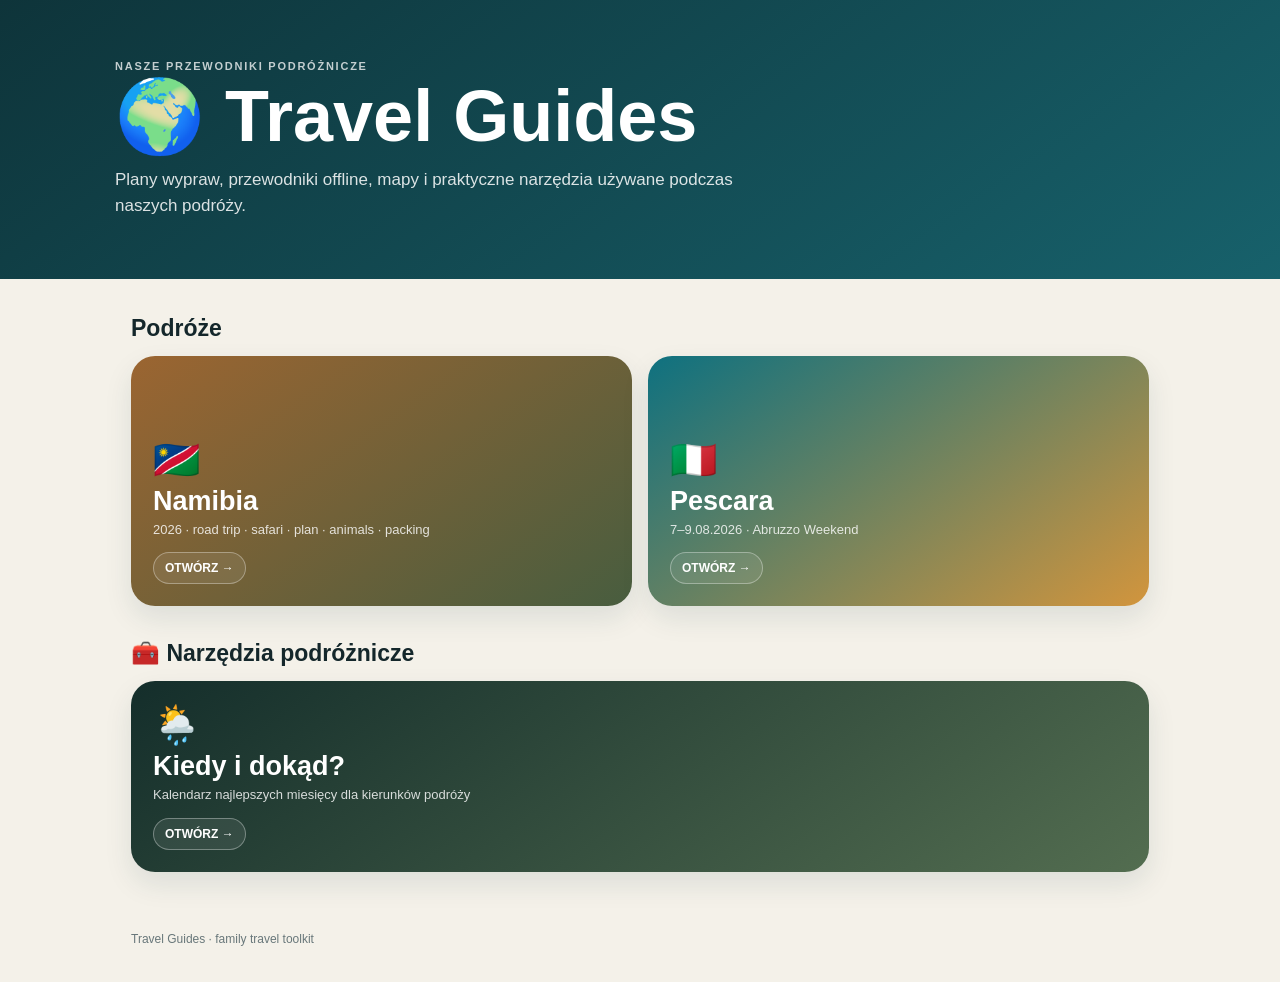
==== commit 373ee6ad: "Fix Travel Guides root index" ====
--- a/index.html
+++ b/index.html
@@ -1,115 +1,73 @@
-<!DOCTYPE html>
-<!-- saved from url=(0058)https://chatgpt.com/c/6a744b98-5bf0-83eb-95ab-5c58b6b54c00 -->
-<html lang="pl-PL" data-build="prod-4750ed10e7af5b0895a0bd846a509225631c24f2" data-seq="9006650" data-contrast="default" dir="ltr" class="light" data-chat-theme="default" style="color-scheme: light; --cot-shimmer-duration: 1400ms;" data-ds-color-theme-update=""><head><meta http-equiv="Content-Type" content="text/html; charset=UTF-8"><style>.ͼd {background-color: var(--gray-0); color: var(--gray-950);}
-.ͼd .cm-content {caret-color: var(--gray-950);}
-.ͼd .cm-cursor, .ͼd .cm-dropCursor {border-left-color: var(--gray-950);}
-.ͼd.cm-focused .cm-selectionBackgroundm .cm-selectionBackground, .ͼd .cm-content ::selection {background-color: var(--blue-a50);}
-.ͼd .cm-activeLine {background-color: var(--gray-50);}
-.ͼd .cm-gutters {background-color: var(--gray-25); color: var(--gray-500);}
-.ͼd .cm-activeLineGutter {background-color: var(--gray-50);}
-.ͼe {color: var(--gray-550); font-style: italic;}
-.ͼf {color: var(--blue-600);}
-.ͼg {color: var(--pink-600);}
-.ͼh {color: var(--yellow-600);}
-.ͼi {color: var(--red-600);}
-.ͼj {color: var(--orange-600);}
-.ͼk {color: var(--green-600);}
-.ͼl {color: var(--orange-600);}
-.ͼm {color: var(--purple-600);}
-.ͼn {color: var(--yellow-600);}
-.ͼo {color: var(--blue-600);}
-.ͼp {color: var(--blue-600); text-decoration: underline;}
-.ͼq {color: var(--red-600); text-decoration: underline;}
-.ͼr .cm-lineNumbers .cm-gutterElement {padding-left: 8px;}
-.ͼr .cm-cursor, .ͼr .cm-dropCursor {border-left-width: 2px;}
-.ͼr .cm-matchingBracket {outline: 1px solid var(--blue-600); color: inherit;}
-.ͼr .cm-nonmatchingBracket {outline: 1px solid var(--red-600); color: inherit;}
-</style><meta name="viewport" content="width=device-width, initial-scale=1, viewport-fit=cover"><link rel="preload" as="image" href="https://lh3.googleusercontent.com/a/ACg8ocJEyf8wKmoIXS_wYHhZgiLan-u6En5iouq6Qd-8sKMT-lreLw=s96-c" referrerpolicy="no-referrer"><link rel="stylesheet" href="./Planowanie weekendu w Pescara_files/root-epw40gmm.css" data-precedence="default"><meta name="text-scale" content="scale"><title>Planowanie weekendu w Pescara</title><meta property="og:title" content="ChatGPT"><meta property="og:image" content="https://cdn.openai.com/chatgpt/share-og.png"><link rel="preconnect" href="https://api.oaistatsig.com/"><meta name="robots" content="noindex, nofollow"><meta name="dd-trace-id" content="6452402390759717762"><meta name="dd-trace-time" content="1786028670374"><link rel="icon" href="https://chatgpt.com/favicon.ico" sizes="any"><link rel="icon" href="https://chatgpt.com/cdn/assets/favicon-eex17e9e.ico" sizes="48x48"><link rel="icon" href="https://chatgpt.com/cdn/assets/favicon-48x48-glnpepm0.webp" type="image/png" sizes="48x48"><link rel="icon" href="https://chatgpt.com/cdn/assets/favicon-l4nq08hd.svg" type="image/svg+xml"><link rel="icon" href="https://chatgpt.com/cdn/assets/favicon-l4nq08hd.svg" type="image/svg+xml" media="(prefers-color-scheme: dark)"><link rel="apple-touch-icon" sizes="180x180" href="https://chatgpt.com/cdn/assets/favicon-180x180-od45eci6.webp"><meta name="description" content="Korzystaj z ChatGPT, by odpowiadać na pytania, pisać, tworzyć obrazy, realizować zadania i programować, a wszystko to w jednym miejscu. Zacznij za darmo lub pobierz aplikację."><meta name="keyword" content="czat ai,ai,chap gpt,chat gbt,chat gpt 3,logowanie chat gpt,witryna chat gpt,chat gpt,chat gtp,chat openai,czat,chatai,chatbot gpt,chatg,logowanie chatgpt,chatgpt,czat gpt,open ai,czat openai,openai chatgpt,openai"><meta property="og:description" content="ChatGPT pomaga uzyskać odpowiedzi, znaleźć inspiracje i podnieść efektywność pracy."><meta property="og:url" content="https://chatgpt.com/pl-PL/"><meta property="og:site_name" content="ChatGPT"><link rel="alternate" hreflang="am" href="https://chatgpt.com/c/6a744b98-5bf0-83eb-95ab-5c58b6b54c00?locale=am"><link rel="alternate" hreflang="ar" href="https://chatgpt.com/c/6a744b98-5bf0-83eb-95ab-5c58b6b54c00?locale=ar"><link rel="alternate" hreflang="bg-BG" href="https://chatgpt.com/c/6a744b98-5bf0-83eb-95ab-5c58b6b54c00?locale=bg-BG"><link rel="alternate" hreflang="bn-BD" href="https://chatgpt.com/c/6a744b98-5bf0-83eb-95ab-5c58b6b54c00?locale=bn-BD"><link rel="alternate" hreflang="bs-BA" href="https://chatgpt.com/c/6a744b98-5bf0-83eb-95ab-5c58b6b54c00?locale=bs-BA"><link rel="alternate" hreflang="ca-ES" href="https://chatgpt.com/c/6a744b98-5bf0-83eb-95ab-5c58b6b54c00?locale=ca-ES"><link rel="alternate" hreflang="cs-CZ" href="https://chatgpt.com/c/6a744b98-5bf0-83eb-95ab-5c58b6b54c00?locale=cs-CZ"><link rel="alternate" hreflang="da-DK" href="https://chatgpt.com/c/6a744b98-5bf0-83eb-95ab-5c58b6b54c00?locale=da-DK"><link rel="alternate" hreflang="de-DE" href="https://chatgpt.com/c/6a744b98-5bf0-83eb-95ab-5c58b6b54c00?locale=de-DE"><link rel="alternate" hreflang="el-GR" href="https://chatgpt.com/c/6a744b98-5bf0-83eb-95ab-5c58b6b54c00?locale=el-GR"><link rel="alternate" hreflang="en-US" href="https://chatgpt.com/c/6a744b98-5bf0-83eb-95ab-5c58b6b54c00"><link rel="alternate" hreflang="es-ES" href="https://chatgpt.com/c/6a744b98-5bf0-83eb-95ab-5c58b6b54c00?locale=es-ES"><link rel="alternate" hreflang="es-419" href="https://chatgpt.com/c/6a744b98-5bf0-83eb-95ab-5c58b6b54c00?locale=es-419"><link rel="alternate" hreflang="et-EE" href="https://chatgpt.com/c/6a744b98-5bf0-83eb-95ab-5c58b6b54c00?locale=et-EE"><link rel="alternate" hreflang="fa" href="https://chatgpt.com/c/6a744b98-5bf0-83eb-95ab-5c58b6b54c00?locale=fa"><link rel="alternate" hreflang="fi-FI" href="https://chatgpt.com/c/6a744b98-5bf0-83eb-95ab-5c58b6b54c00?locale=fi-FI"><link rel="alternate" hreflang="fr-FR" href="https://chatgpt.com/c/6a744b98-5bf0-83eb-95ab-5c58b6b54c00?locale=fr-FR"><link rel="alternate" hreflang="fr-CA" href="https://chatgpt.com/c/6a744b98-5bf0-83eb-95ab-5c58b6b54c00?locale=fr-CA"><link rel="alternate" hreflang="gu-IN" href="https://chatgpt.com/c/6a744b98-5bf0-83eb-95ab-5c58b6b54c00?locale=gu-IN"><link rel="alternate" hreflang="hi-IN" href="https://chatgpt.com/c/6a744b98-5bf0-83eb-95ab-5c58b6b54c00?locale=hi-IN"><link rel="alternate" hreflang="hr-HR" href="https://chatgpt.com/c/6a744b98-5bf0-83eb-95ab-5c58b6b54c00?locale=hr-HR"><link rel="alternate" hreflang="hu-HU" href="https://chatgpt.com/c/6a744b98-5bf0-83eb-95ab-5c58b6b54c00?locale=hu-HU"><link rel="alternate" hreflang="hy-AM" href="https://chatgpt.com/c/6a744b98-5bf0-83eb-95ab-5c58b6b54c00?locale=hy-AM"><link rel="alternate" hreflang="id-ID" href="https://chatgpt.com/c/6a744b98-5bf0-83eb-95ab-5c58b6b54c00?locale=id-ID"><link rel="alternate" hreflang="is-IS" href="https://chatgpt.com/c/6a744b98-5bf0-83eb-95ab-5c58b6b54c00?locale=is-IS"><link rel="alternate" hreflang="it-IT" href="https://chatgpt.com/c/6a744b98-5bf0-83eb-95ab-5c58b6b54c00?locale=it-IT"><link rel="alternate" hreflang="ja-JP" href="https://chatgpt.com/c/6a744b98-5bf0-83eb-95ab-5c58b6b54c00?locale=ja-JP"><link rel="alternate" hreflang="ka-GE" href="https://chatgpt.com/c/6a744b98-5bf0-83eb-95ab-5c58b6b54c00?locale=ka-GE"><link rel="alternate" hreflang="kk" href="https://chatgpt.com/c/6a744b98-5bf0-83eb-95ab-5c58b6b54c00?locale=kk"><link rel="alternate" hreflang="kn-IN" href="https://chatgpt.com/c/6a744b98-5bf0-83eb-95ab-5c58b6b54c00?locale=kn-IN"><link rel="alternate" hreflang="ko-KR" href="https://chatgpt.com/c/6a744b98-5bf0-83eb-95ab-5c58b6b54c00?locale=ko-KR"><link rel="alternate" hreflang="lt" href="https://chatgpt.com/c/6a744b98-5bf0-83eb-95ab-5c58b6b54c00?locale=lt"><link rel="alternate" hreflang="lv-LV" href="https://chatgpt.com/c/6a744b98-5bf0-83eb-95ab-5c58b6b54c00?locale=lv-LV"><link rel="alternate" hreflang="mk-MK" href="https://chatgpt.com/c/6a744b98-5bf0-83eb-95ab-5c58b6b54c00?locale=mk-MK"><link rel="alternate" hreflang="ml" href="https://chatgpt.com/c/6a744b98-5bf0-83eb-95ab-5c58b6b54c00?locale=ml"><link rel="alternate" hreflang="mn" href="https://chatgpt.com/c/6a744b98-5bf0-83eb-95ab-5c58b6b54c00?locale=mn"><link rel="alternate" hreflang="mr-IN" href="https://chatgpt.com/c/6a744b98-5bf0-83eb-95ab-5c58b6b54c00?locale=mr-IN"><link rel="alternate" hreflang="ms-MY" href="https://chatgpt.com/c/6a744b98-5bf0-83eb-95ab-5c58b6b54c00?locale=ms-MY"><link rel="alternate" hreflang="my-MM" href="https://chatgpt.com/c/6a744b98-5bf0-83eb-95ab-5c58b6b54c00?locale=my-MM"><link rel="alternate" hreflang="nb-NO" href="https://chatgpt.com/c/6a744b98-5bf0-83eb-95ab-5c58b6b54c00?locale=nb-NO"><link rel="alternate" hreflang="nl-NL" href="https://chatgpt.com/c/6a744b98-5bf0-83eb-95ab-5c58b6b54c00?locale=nl-NL"><link rel="alternate" hreflang="pa" href="https://chatgpt.com/c/6a744b98-5bf0-83eb-95ab-5c58b6b54c00?locale=pa"><link rel="alternate" hreflang="pl-PL" href="https://chatgpt.com/c/6a744b98-5bf0-83eb-95ab-5c58b6b54c00?locale=pl-PL"><link rel="alternate" hreflang="pt-BR" href="https://chatgpt.com/c/6a744b98-5bf0-83eb-95ab-5c58b6b54c00?locale=pt-BR"><link rel="alternate" hreflang="pt-PT" href="https://chatgpt.com/c/6a744b98-5bf0-83eb-95ab-5c58b6b54c00?locale=pt-PT"><link rel="alternate" hreflang="ro-RO" href="https://chatgpt.com/c/6a744b98-5bf0-83eb-95ab-5c58b6b54c00?locale=ro-RO"><link rel="alternate" hreflang="ru-RU" href="https://chatgpt.com/c/6a744b98-5bf0-83eb-95ab-5c58b6b54c00?locale=ru-RU"><link rel="alternate" hreflang="sk-SK" href="https://chatgpt.com/c/6a744b98-5bf0-83eb-95ab-5c58b6b54c00?locale=sk-SK"><link rel="alternate" hreflang="sl-SI" href="https://chatgpt.com/c/6a744b98-5bf0-83eb-95ab-5c58b6b54c00?locale=sl-SI"><link rel="alternate" hreflang="so-SO" href="https://chatgpt.com/c/6a744b98-5bf0-83eb-95ab-5c58b6b54c00?locale=so-SO"><link rel="alternate" hreflang="sq-AL" href="https://chatgpt.com/c/6a744b98-5bf0-83eb-95ab-5c58b6b54c00?locale=sq-AL"><link rel="alternate" hreflang="sr-RS" href="https://chatgpt.com/c/6a744b98-5bf0-83eb-95ab-5c58b6b54c00?locale=sr-RS"><link rel="alternate" hreflang="sv-SE" href="https://chatgpt.com/c/6a744b98-5bf0-83eb-95ab-5c58b6b54c00?locale=sv-SE"><link rel="alternate" hreflang="sw-TZ" href="https://chatgpt.com/c/6a744b98-5bf0-83eb-95ab-5c58b6b54c00?locale=sw-TZ"><link rel="alternate" hreflang="ta-IN" href="https://chatgpt.com/c/6a744b98-5bf0-83eb-95ab-5c58b6b54c00?locale=ta-IN"><link rel="alternate" hreflang="te-IN" href="https://chatgpt.com/c/6a744b98-5bf0-83eb-95ab-5c58b6b54c00?locale=te-IN"><link rel="alternate" hreflang="th-TH" href="https://chatgpt.com/c/6a744b98-5bf0-83eb-95ab-5c58b6b54c00?locale=th-TH"><link rel="alternate" hreflang="tl" href="https://chatgpt.com/c/6a744b98-5bf0-83eb-95ab-5c58b6b54c00?locale=tl"><link rel="alternate" hreflang="tr-TR" href="https://chatgpt.com/c/6a744b98-5bf0-83eb-95ab-5c58b6b54c00?locale=tr-TR"><link rel="alternate" hreflang="uk-UA" href="https://chatgpt.com/c/6a744b98-5bf0-83eb-95ab-5c58b6b54c00?locale=uk-UA"><link rel="alternate" hreflang="ur" href="https://chatgpt.com/c/6a744b98-5bf0-83eb-95ab-5c58b6b54c00?locale=ur"><link rel="alternate" hreflang="vi-VN" href="https://chatgpt.com/c/6a744b98-5bf0-83eb-95ab-5c58b6b54c00?locale=vi-VN"><link rel="alternate" hreflang="zh-CN" href="https://chatgpt.com/c/6a744b98-5bf0-83eb-95ab-5c58b6b54c00?locale=zh-CN"><link rel="alternate" hreflang="zh-TW" href="https://chatgpt.com/c/6a744b98-5bf0-83eb-95ab-5c58b6b54c00?locale=zh-TW"><link rel="alternate" hreflang="zh-HK" href="https://chatgpt.com/c/6a744b98-5bf0-83eb-95ab-5c58b6b54c00?locale=zh-HK"><link rel="alternate" hreflang="x-default" href="https://chatgpt.com/c/6a744b98-5bf0-83eb-95ab-5c58b6b54c00"><link rel="canonical" href="https://chatgpt.com/c/6a744b98-5bf0-83eb-95ab-5c58b6b54c00"><style data-tailwind-layer-order="true" nonce="" type="text/css">@layer properties, theme, base, components, utilities;
-</style><link rel="stylesheet" href="./Planowanie weekendu w Pescara_files/conversation-small-ct0sk83k.css"><link rel="modulepreload" as="script" crossorigin="" href="https://chatgpt.com/cdn/assets/eec4c631-oh17s0n3yr8zx2p9.js"><link rel="modulepreload" as="script" crossorigin="" href="https://chatgpt.com/cdn/assets/5ab42519-byc1emqj3ehjil8v.js"><link rel="modulepreload" as="script" crossorigin="" href="https://chatgpt.com/cdn/assets/e6911992-kfc01pk08alxqeyl.js"><link rel="modulepreload" as="script" crossorigin="" href="https://chatgpt.com/cdn/assets/88605b43-nranmlkt6wbdnxxx.js"><link rel="modulepreload" as="script" crossorigin="" href="https://chatgpt.com/cdn/assets/be58453f-hzbqu4s486zht07q.js"><link rel="modulepreload" as="script" crossorigin="" href="https://chatgpt.com/cdn/assets/fd7f274b-e64b1ksmirg8ylih.js"><script async="" src="./Planowanie weekendu w Pescara_files/api.js"></script><link rel="modulepreload" as="script" crossorigin="" href="https://chatgpt.com/cdn/assets/70025534-w77y7d8xroicjx1w.js"><link rel="modulepreload" as="script" crossorigin="" href="https://chatgpt.com/cdn/assets/ae12f998-easttcpn54v72za6.js"><link rel="modulepreload" as="script" crossorigin="" href="https://chatgpt.com/cdn/assets/bcf56d39-f98ghcwtvfuobihj.js"><link rel="stylesheet" crossorigin="" href="./Planowanie weekendu w Pescara_files/conversation-small-ct0sk83k(1).css"><link rel="modulepreload" as="script" crossorigin="" href="https://chatgpt.com/cdn/assets/e6fa0362-mup8hivwii5nrwxm.js"><link rel="modulepreload" as="script" crossorigin="" href="https://chatgpt.com/cdn/assets/4e18e912-ogor72hclpe7ncvf.js"><link rel="modulepreload" as="script" crossorigin="" href="https://chatgpt.com/cdn/assets/9521ff6d-lh7vewcdu3fr2ipb.js"><link rel="modulepreload" as="script" crossorigin="" href="https://chatgpt.com/cdn/assets/ae144ef6-n02508n8nq0ocbla.js"><link rel="modulepreload" as="script" crossorigin="" href="https://chatgpt.com/cdn/assets/8d5bfd5c-evs9qx6az8nf6kb2.js"><link rel="modulepreload" as="script" crossorigin="" href="https://chatgpt.com/cdn/assets/c2675c8c-dmt413b3u4wmc3ya.js"><link rel="stylesheet" crossorigin="" href="./Planowanie weekendu w Pescara_files/global-modals-dgfy4wm4.css"><link rel="modulepreload" as="script" crossorigin="" href="https://chatgpt.com/cdn/assets/9435784d-dbxcjdzzagxer0u4.js"><link rel="modulepreload" as="script" crossorigin="" href="https://chatgpt.com/cdn/assets/2831b016-jli5ryxh6bflvy3a.js"><link rel="modulepreload" as="script" crossorigin="" href="https://chatgpt.com/cdn/assets/3c02c844-i6jwyg8vxoxpbvnl.js"><link rel="modulepreload" as="script" crossorigin="" href="https://chatgpt.com/cdn/assets/8b30aca6-f5t6fkd83zf0an26.js"><link rel="modulepreload" as="script" crossorigin="" href="https://chatgpt.com/cdn/assets/842afc59-c9mwpsxjj6a10nb6.js"><link rel="modulepreload" as="script" crossorigin="" href="https://chatgpt.com/cdn/assets/a846575e-ikgp8abtfjofp92k.js"><link rel="stylesheet" crossorigin="" href="./Planowanie weekendu w Pescara_files/tpp-site-preview-transition-jee6i7ix.css"><link rel="modulepreload" as="script" crossorigin="" href="https://chatgpt.com/cdn/assets/b0ccd381-ojsrgzq0sz2t1wlh.js"><link rel="modulepreload" as="script" crossorigin="" href="https://chatgpt.com/cdn/assets/2d69f250-ofqf2bqniffzo2qr.js"><link rel="modulepreload" as="script" crossorigin="" href="https://chatgpt.com/cdn/assets/4ce5f29c-nsmt6ce5u4rye982.js"><link rel="modulepreload" as="script" crossorigin="" href="https://chatgpt.com/cdn/assets/f1d26d54-b5qx6v6opemtb710.js"><link rel="modulepreload" as="script" crossorigin="" href="https://chatgpt.com/cdn/assets/20b6b8ed-mix6i9js6r8skg5g.js"><link rel="modulepreload" as="script" crossorigin="" href="https://chatgpt.com/cdn/assets/68039cf3-dagb275c9yo9g6z6.js"><link rel="modulepreload" as="script" crossorigin="" href="https://chatgpt.com/cdn/assets/fc0b9bf1-lq4l1xjf3cw385hs.js"><link rel="modulepreload" as="script" crossorigin="" href="https://chatgpt.com/cdn/assets/19cb8032-el3y81snzq9zm0li.js"><link rel="modulepreload" as="script" crossorigin="" href="https://chatgpt.com/cdn/assets/45a9607d-6rmdfuyi40r721dw.js"><link rel="modulepreload" as="script" crossorigin="" href="https://chatgpt.com/cdn/assets/41a2fdf3-k3dr5368dwj7kviz.js"><link rel="modulepreload" as="script" crossorigin="" href="https://chatgpt.com/cdn/assets/c19d65aa-op6r9yoeu28eqi1e.js"><link rel="modulepreload" as="script" crossorigin="" href="https://chatgpt.com/cdn/assets/96098dcc-kjayfewjj9ugnav8.js"><link rel="modulepreload" as="script" crossorigin="" href="https://chatgpt.com/cdn/assets/f6a81ab7-jhv5lgigysuggrob.js"><link rel="modulepreload" as="script" crossorigin="" href="https://chatgpt.com/cdn/assets/f8d34c7f-mwrnpmr5k25gfdn3.js"><link rel="modulepreload" as="script" crossorigin="" href="https://chatgpt.com/cdn/assets/0fbccedd-fg0i1au1trwt96ut.js"><link rel="modulepreload" as="script" crossorigin="" href="https://chatgpt.com/cdn/assets/e3127a4c-ms066dafelqxjxwt.js"><link rel="modulepreload" as="script" crossorigin="" href="https://chatgpt.com/cdn/assets/407dfab1-ebb3btw37qoh22hh.js"><link rel="modulepreload" as="script" crossorigin="" href="https://chatgpt.com/cdn/assets/85f3cacd-orsf5rfz6m5u3hoo.js"><link rel="modulepreload" as="script" crossorigin="" href="https://chatgpt.com/cdn/assets/4dbef424-hpzjcgh6zrcawvmf.js"><link rel="modulepreload" as="script" crossorigin="" href="https://chatgpt.com/cdn/assets/6cef767a-gvopm2mxnn8txr6n.js"><link rel="modulepreload" as="script" crossorigin="" href="https://chatgpt.com/cdn/assets/a366adf3-ich251v7krhjzna2.js"><link rel="modulepreload" as="script" crossorigin="" href="https://chatgpt.com/cdn/assets/41f1c77d-gnvevoawu6dsa89k.js"><link rel="modulepreload" as="script" crossorigin="" href="https://chatgpt.com/cdn/assets/44fdb285-cjvqev8vtfjwup2c.js"><link rel="modulepreload" as="script" crossorigin="" href="https://chatgpt.com/cdn/assets/4c0f1f8e-nnquieglojfwsaam.js"><link rel="modulepreload" as="script" crossorigin="" href="https://chatgpt.com/cdn/assets/540191af-buol5smqv421ue4i.js"><link rel="modulepreload" as="script" crossorigin="" href="https://chatgpt.com/cdn/assets/b9e74381-h0z6cp6y2ptcf91m.js"><link rel="modulepreload" as="script" crossorigin="" href="https://chatgpt.com/cdn/assets/d93502a4-hjt7vyxrnpntk0ix.js"><link rel="modulepreload" as="script" crossorigin="" href="https://chatgpt.com/cdn/assets/a35b0b5c-z2wd12zlib6dc2r3.js"><link rel="stylesheet" crossorigin="" href="./Planowanie weekendu w Pescara_files/lightbox-j67xi315.css"><link rel="modulepreload" as="script" crossorigin="" href="https://chatgpt.com/cdn/assets/30f82755-fovrd26hm4v2rab5.js"><link rel="modulepreload" as="script" crossorigin="" href="https://chatgpt.com/cdn/assets/79f982eb-o282232by6bn3ox2.js"><link rel="modulepreload" as="script" crossorigin="" href="https://chatgpt.com/cdn/assets/85557f11-clyxupr5idt2hhek.js"><link rel="modulepreload" as="script" crossorigin="" href="https://chatgpt.com/cdn/assets/e4fe0dae-lzw9421tvo8gg0ik.js"><link rel="modulepreload" as="script" crossorigin="" href="https://chatgpt.com/cdn/assets/99aacfb2-m6jx3pmsvhqtplgt.js"><link rel="modulepreload" as="script" crossorigin="" href="https://chatgpt.com/cdn/assets/a0c3e3cc-obl4zzn9sy0my2h3.js"><link rel="modulepreload" as="script" crossorigin="" href="https://chatgpt.com/cdn/assets/c74f1d9e-lg9l73ziye1hv3t5.js"><link rel="modulepreload" as="script" crossorigin="" href="https://chatgpt.com/cdn/assets/11bca7b5-mqhc3ol2xfbbsrj8.js"><link rel="modulepreload" as="script" crossorigin="" href="https://chatgpt.com/cdn/assets/428e79be-gl1u73z289beu5fj.js"><link rel="modulepreload" as="script" crossorigin="" href="https://chatgpt.com/cdn/assets/07b12a2d-m0ydpz2rrbxtpsnj.js"><link rel="modulepreload" as="script" crossorigin="" href="https://chatgpt.com/cdn/assets/d453dc2b-vewtbc3oe3vlerv0.js"><link rel="modulepreload" as="script" crossorigin="" href="https://chatgpt.com/cdn/assets/620d303b-j6r03waq7gqpn265.js"><link rel="modulepreload" as="script" crossorigin="" href="https://chatgpt.com/cdn/assets/e3b746a6-deqjs8aoihu53m2v.js"><link rel="modulepreload" as="script" crossorigin="" href="https://chatgpt.com/cdn/assets/8d846022-m8o66s6nm99fh1tx.js"><link rel="modulepreload" as="script" crossorigin="" href="https://chatgpt.com/cdn/assets/91969468-j9nrm4mim5p0rdcr.js"><link rel="modulepreload" as="script" crossorigin="" href="https://chatgpt.com/cdn/assets/4d271a7b-f6jev7u6kh0n7nrt.js"><link rel="modulepreload" as="script" crossorigin="" href="https://chatgpt.com/cdn/assets/e1a66d2b-i45kf68c3vw71pkt.js"><link rel="modulepreload" as="script" crossorigin="" href="https://chatgpt.com/cdn/assets/3509739a-dwj7ax2h3frhlk3d.js"><link rel="modulepreload" as="script" crossorigin="" href="https://chatgpt.com/cdn/assets/7517017f-ieqmrv4980layhz8.js"><link rel="modulepreload" as="script" crossorigin="" href="https://chatgpt.com/cdn/assets/84983163-pakbftwzgcqcynyn.js"><link rel="modulepreload" as="script" crossorigin="" href="https://chatgpt.com/cdn/assets/58bafdef-h37s4ha8s9090vf2.js"><link rel="modulepreload" as="script" crossorigin="" href="https://chatgpt.com/cdn/assets/62145d23-kntak2pah3jtsnva.js"><link rel="modulepreload" as="script" crossorigin="" href="https://chatgpt.com/cdn/assets/e01e2324-nn18qwxctyj35qb7.js"><link rel="modulepreload" as="script" crossorigin="" href="https://chatgpt.com/cdn/assets/cc79834b-k8fkhnhbfzsd5pmj.js"><link rel="modulepreload" as="script" crossorigin="" href="https://chatgpt.com/cdn/assets/5dc32f04-kh593p0cinec9sft.js"><link rel="modulepreload" as="script" crossorigin="" href="https://chatgpt.com/cdn/assets/40748e50-kz7rbbjb99sgbj3y.js"><link rel="stylesheet" crossorigin="" href="./Planowanie weekendu w Pescara_files/app-block-trigger-actions-hxl87txx.css"><link rel="modulepreload" as="script" crossorigin="" href="https://chatgpt.com/cdn/assets/ec72420d-yv9o68r2qz7m4o03.js"><link rel="modulepreload" as="script" crossorigin="" href="https://chatgpt.com/cdn/assets/560eefd0-ov3ky4754y5vgcc3.js"><link rel="modulepreload" as="script" crossorigin="" href="https://chatgpt.com/cdn/assets/eb34548a-h54d5hdjkktvb869.js"><link rel="modulepreload" as="script" crossorigin="" href="https://chatgpt.com/cdn/assets/5b203e1c-j937e8p30i51snj0.js"><link rel="modulepreload" as="script" crossorigin="" href="https://chatgpt.com/cdn/assets/f7e0bf69-c9t2duw5h6cbb4fx.js"><link rel="modulepreload" as="script" crossorigin="" href="https://chatgpt.com/cdn/assets/824d80d7-ky8u82xuwj8s09wn.js"><link rel="modulepreload" as="script" crossorigin="" href="https://chatgpt.com/cdn/assets/f254c486-gndwqh5f6bf1h4f5.js"><link rel="modulepreload" as="script" crossorigin="" href="https://chatgpt.com/cdn/assets/0bbb1ecb-pa7fbdopy4y2uf6f.js"><link rel="modulepreload" as="script" crossorigin="" href="https://chatgpt.com/cdn/assets/1c86a5ac-7ijgi5lpnrtm9b48.js"><link rel="modulepreload" as="script" crossorigin="" href="https://chatgpt.com/cdn/assets/6601bf01-d1lro2bxh573eh63.js"><link rel="modulepreload" as="script" crossorigin="" href="https://chatgpt.com/cdn/assets/d86ca127-lxmaeh9gdl1xd6as.js"><link rel="modulepreload" as="script" crossorigin="" href="https://chatgpt.com/cdn/assets/67fb493c-f0medzdgz8nsn8ew.js"><link rel="modulepreload" as="script" crossorigin="" href="https://chatgpt.com/cdn/assets/cd7c6193-kordxsxo5yp04ylm.js"><link rel="modulepreload" as="script" crossorigin="" href="https://chatgpt.com/cdn/assets/08b6430b-ln6oq1dip4gv964e.js"><link rel="modulepreload" as="script" crossorigin="" href="https://chatgpt.com/cdn/assets/4143cd04-haigyhf4y21gjeek.js"><link rel="modulepreload" as="script" crossorigin="" href="https://chatgpt.com/cdn/assets/b4b33d24-omby4nynq43a3854.js"><link rel="modulepreload" as="script" crossorigin="" href="https://chatgpt.com/cdn/assets/31cec8d8-ejzahhq8v425zkie.js"><link rel="modulepreload" as="script" crossorigin="" href="https://chatgpt.com/cdn/assets/54e99289-dbchebopa3spsdka.js"><link rel="modulepreload" as="script" crossorigin="" href="https://chatgpt.com/cdn/assets/2745b5be-li4lgzwid4as2ber.js"><link rel="modulepreload" as="script" crossorigin="" href="https://chatgpt.com/cdn/assets/b9e1b3a9-he4uqj2gz4bld2kh.js"><link rel="modulepreload" as="script" crossorigin="" href="https://chatgpt.com/cdn/assets/cc275b97-j8hd1zeerk8dlrjp.js"><link rel="modulepreload" as="script" crossorigin="" href="https://chatgpt.com/cdn/assets/5ab42519-ibrj61q8ytt1sgst.js"><link rel="modulepreload" as="script" crossorigin="" href="https://chatgpt.com/cdn/assets/e0691314-j25je0r3ld54d0o7.js"><link rel="modulepreload" as="script" crossorigin="" href="https://chatgpt.com/cdn/assets/239f44f1-h6a3zst8h1lh173d.js"><link rel="modulepreload" as="script" crossorigin="" href="https://chatgpt.com/cdn/assets/5be378a2-g0b9q5ci4vo7snn1.js"><link rel="modulepreload" as="script" crossorigin="" href="https://chatgpt.com/cdn/assets/c8f38d6c-iirzvcq03zihhmpb.js"><link rel="modulepreload" as="script" crossorigin="" href="https://chatgpt.com/cdn/assets/58ab20f4-fawjxdd3nlea5b14.js"><link rel="modulepreload" as="script" crossorigin="" href="https://chatgpt.com/cdn/assets/2d4fbc67-k41e4etrpca2t2s6.js"><link rel="modulepreload" as="script" crossorigin="" href="https://chatgpt.com/cdn/assets/af004db9-tt3p21p0ag65ns7n.js"><link rel="modulepreload" as="script" crossorigin="" href="https://chatgpt.com/cdn/assets/9a292b8a-lz33zollvlzac9ho.js"><link rel="modulepreload" as="script" crossorigin="" href="https://chatgpt.com/cdn/assets/c157dfba-lp97bmyf8akmaoqj.js"><link rel="modulepreload" as="script" crossorigin="" href="https://chatgpt.com/cdn/assets/a89794b1-f7f2w199hq2nd23c.js"><link rel="modulepreload" as="script" crossorigin="" href="https://chatgpt.com/cdn/assets/3b8bd72c-gshjoib77haxs9hx.js"><link rel="modulepreload" as="script" crossorigin="" href="https://chatgpt.com/cdn/assets/e04c699b-j96v4mw36jpj81dk.js"><link rel="modulepreload" as="script" crossorigin="" href="https://chatgpt.com/cdn/assets/6fd89734-ny5i76ta4bni7dqo.js"><link rel="modulepreload" as="script" crossorigin="" href="https://chatgpt.com/cdn/assets/81fe9c28-kxp93c7txpsgib9c.js"><link rel="modulepreload" as="script" crossorigin="" href="https://chatgpt.com/cdn/assets/4740ae63-ii7p97r6nefqf98v.js"><link rel="modulepreload" as="script" crossorigin="" href="https://chatgpt.com/cdn/assets/da39060d-gximdwrpzoorwwzp.js"><meta http-equiv="origin-trial" content="[base64]"><link rel="modulepreload" as="script" crossorigin="" href="https://chatgpt.com/cdn/assets/639d2afb-c4sc0yxgg76jrfr4.js"><link rel="modulepreload" as="script" crossorigin="" href="https://chatgpt.com/cdn/assets/b4c3a217-ca95tffl4dp3noj1.js"><link rel="modulepreload" as="script" crossorigin="" href="https://chatgpt.com/cdn/assets/4c806318-d93oqf88jx3xijb7.js"><link rel="stylesheet" crossorigin="" href="./Planowanie weekendu w Pescara_files/ansi-1f6vhsjh.css"><link rel="modulepreload" as="script" crossorigin="" href="https://chatgpt.com/cdn/assets/f56d3903-nzkbkqtl63wfhonc.js"><link rel="modulepreload" as="script" crossorigin="" href="https://chatgpt.com/cdn/assets/dcadf3b0-pccfh0jl56p7iu0z.js"><link rel="modulepreload" as="script" crossorigin="" href="https://chatgpt.com/cdn/assets/58cf4120-ixjoroepxekrdhof.js"><link rel="modulepreload" as="script" crossorigin="" href="https://chatgpt.com/cdn/assets/2af37e0b-jpl0fk2g9ow4izw0.js"><link rel="modulepreload" as="script" crossorigin="" href="https://chatgpt.com/cdn/assets/ab92372e-yb4fxqarw8wu7amz.js"><link rel="modulepreload" as="script" crossorigin="" href="https://chatgpt.com/cdn/assets/5f4d7fa0-c1y0gl3uiernz9wt.js"><link rel="modulepreload" as="script" crossorigin="" href="https://chatgpt.com/cdn/assets/dd81d43b-g8swmf01gfcwxoh0.js"><link rel="modulepreload" as="script" crossorigin="" href="https://chatgpt.com/cdn/assets/cf64444f-k8d6xe1ktpijz847.js"><link rel="modulepreload" as="script" crossorigin="" href="https://chatgpt.com/cdn/assets/94e0eb8c-hoc378av35ob1ryl.js"><link rel="modulepreload" as="script" crossorigin="" href="https://chatgpt.com/cdn/assets/0f28d127-exz5f92596fbtlcm.js"><link rel="modulepreload" as="script" crossorigin="" href="https://chatgpt.com/cdn/assets/e7a416e4-gkix0h9scvy7w00t.js"><link rel="modulepreload" as="script" crossorigin="" href="https://chatgpt.com/cdn/assets/e8b55dd1-muo5kftlbsqd90jj.js"><link rel="modulepreload" as="script" crossorigin="" href="https://chatgpt.com/cdn/assets/9e18a103-d8ngfj2dnsqpeeh5.js"><link rel="modulepreload" as="script" crossorigin="" href="https://chatgpt.com/cdn/assets/3f385189-n3sls8prf0uwjnan.js"><link rel="modulepreload" as="script" crossorigin="" href="https://chatgpt.com/cdn/assets/3a774aaf-43i8deyu3pala9pk.js"><link rel="modulepreload" as="script" crossorigin="" href="https://chatgpt.com/cdn/assets/3625fe1a-gocf3s78vek92vst.js"><link rel="modulepreload" as="script" crossorigin="" href="https://chatgpt.com/cdn/assets/82d09521-k3n71135ji5n3hm0.js"><link rel="modulepreload" as="script" crossorigin="" href="https://chatgpt.com/cdn/assets/22bcb108-ecpt8w3km088its4.js"><link rel="modulepreload" as="script" crossorigin="" href="https://chatgpt.com/cdn/assets/60549c99-ljg58x2g4xar4kyp.js"><link rel="modulepreload" as="script" crossorigin="" href="https://chatgpt.com/cdn/assets/ce52ae67-h7tlc5oeh6o4lhgs.js"><link rel="modulepreload" as="script" crossorigin="" href="https://chatgpt.com/cdn/assets/8baac9c1-m3o98t5e72arlkds.js"><link rel="modulepreload" as="script" crossorigin="" href="https://chatgpt.com/cdn/assets/52de10fe-cdypdzifnqc94gs8.js"><link rel="modulepreload" as="script" crossorigin="" href="https://chatgpt.com/cdn/assets/dccfc4ad-ckbc7zisxpefaph4.js"><link rel="modulepreload" as="script" crossorigin="" href="https://chatgpt.com/cdn/assets/25e69e8b-da3l5z3xll17kpeu.js"><link rel="modulepreload" as="script" crossorigin="" href="https://chatgpt.com/cdn/assets/bb31fdd0-kpr71jikcgwvc4rp.js"><link rel="modulepreload" as="script" crossorigin="" href="https://chatgpt.com/cdn/assets/edb73080-ecwi2tcpvcyztzo0.js"><link rel="modulepreload" as="script" crossorigin="" href="https://chatgpt.com/cdn/assets/5ab42519-m1r3lccqiozb5q56.js"><link rel="modulepreload" as="script" crossorigin="" href="https://chatgpt.com/cdn/assets/92cd10e6-jq8uzcacrf0g8k79.js"><link rel="modulepreload" as="script" crossorigin="" href="https://chatgpt.com/cdn/assets/d8931810-hjiciqadx95vdddd.js"><link rel="modulepreload" as="script" crossorigin="" href="https://chatgpt.com/cdn/assets/5ab42519-nbvfl4j3ycfcu0nt.js"><link rel="modulepreload" as="script" crossorigin="" href="https://chatgpt.com/cdn/assets/8d846022-mjpvr1et0wxywb4x.js"><link rel="modulepreload" as="script" crossorigin="" href="https://chatgpt.com/cdn/assets/4e1f6607-ex0o3hdlhfuy6b6e.js"><link rel="modulepreload" as="script" crossorigin="" href="https://chatgpt.com/cdn/assets/2abddabb-d3mfc5nzmd576o84.js"><link rel="modulepreload" as="script" crossorigin="" href="https://chatgpt.com/cdn/assets/32f10268-mjcd1l7eprasaaye.js"><link rel="modulepreload" as="script" crossorigin="" href="https://chatgpt.com/cdn/assets/7ec8c41d-fcgnxourpprt3hsn.js"><link rel="modulepreload" as="script" crossorigin="" href="https://chatgpt.com/cdn/assets/e87af100-h02tetlwhmv45qzn.js"><link rel="modulepreload" as="script" crossorigin="" href="https://chatgpt.com/cdn/assets/28938d3c-m0h3f2tcdpfqmuof.js"><link rel="modulepreload" as="script" crossorigin="" href="https://chatgpt.com/cdn/assets/b7324575-dnkbpjwcecpetwfv.js"><link rel="modulepreload" as="script" crossorigin="" href="https://chatgpt.com/cdn/assets/58f125af-e7htnd2ri328u7h8.js"><link rel="modulepreload" as="script" crossorigin="" href="https://chatgpt.com/cdn/assets/18e7d84e-wwrgqnpavzrecl17.js"><link rel="modulepreload" as="script" crossorigin="" href="https://chatgpt.com/cdn/assets/76b5a357-fvuqyucbicynnf4x.js"><link rel="modulepreload" as="script" crossorigin="" href="https://chatgpt.com/cdn/assets/2ab5aa6c-g6oosfmqldmwi1n7.js"><link rel="modulepreload" as="script" crossorigin="" href="https://chatgpt.com/cdn/assets/9e6b8179-e4z3tn7e2ql3rufx.js"><link rel="modulepreload" as="script" crossorigin="" href="https://chatgpt.com/cdn/assets/c01cad0d-kfry64z2hz22srsm.js"><link rel="modulepreload" as="script" crossorigin="" href="https://chatgpt.com/cdn/assets/0d44a401-ks5s8ordwza8x0on.js"><link rel="modulepreload" as="script" crossorigin="" href="https://chatgpt.com/cdn/assets/ff057340-e0c7tft7ebor834z.js"><link rel="modulepreload" as="script" crossorigin="" href="https://chatgpt.com/cdn/assets/8becd41d-oqpcv54pxmhj64gq.js"><link rel="modulepreload" as="script" crossorigin="" href="https://chatgpt.com/cdn/assets/ae2c873a-fwtsagt4fub73cwd.js"><link rel="modulepreload" as="script" crossorigin="" href="https://chatgpt.com/cdn/assets/c0abab23-kals2ice7b4guvwc.js"><link rel="stylesheet" crossorigin="" href="./Planowanie weekendu w Pescara_files/code-block-dop2czwo.css"><link rel="modulepreload" as="script" crossorigin="" href="https://chatgpt.com/cdn/assets/a965fc59-gf9rvszirv1mqu9f.js"><link rel="modulepreload" as="script" crossorigin="" href="https://chatgpt.com/cdn/assets/44246d2c-l8vchucxnotvvo0y.js"><link rel="modulepreload" as="script" crossorigin="" href="https://chatgpt.com/cdn/assets/31e01dd8-o75aidhr33hfd6nt.js"><link rel="modulepreload" as="script" crossorigin="" href="https://chatgpt.com/cdn/assets/25a66342-iv500wmlumyfpxaz.js"><link rel="modulepreload" as="script" crossorigin="" href="https://chatgpt.com/cdn/assets/a90e4a9a-bj58zbuvh2atq9hi.js"><link rel="modulepreload" as="script" crossorigin="" href="https://chatgpt.com/cdn/assets/85557f11-c7e7lx5mwv00rm4m.js"><link rel="modulepreload" as="script" crossorigin="" href="https://chatgpt.com/cdn/assets/e54430f0-k911815qphcr35vu.js"><link rel="modulepreload" as="script" crossorigin="" href="https://chatgpt.com/cdn/assets/0de06f11-gcsbr5m678o7xzsq.js"><link rel="modulepreload" as="script" crossorigin="" href="https://chatgpt.com/cdn/assets/0631b696-bggr8yq64qm5uzey.js"><link rel="modulepreload" as="script" crossorigin="" href="https://chatgpt.com/cdn/assets/781797c9-dlrzwh81e8h32hzn.js"><link rel="modulepreload" as="script" crossorigin="" href="https://chatgpt.com/cdn/assets/2ac7f54f-d3z3axb9bun5e1os.js"><link rel="modulepreload" as="script" crossorigin="" href="https://chatgpt.com/cdn/assets/0379e822-k5j5lxd7gvokt971.js"><link rel="modulepreload" as="script" crossorigin="" href="https://chatgpt.com/cdn/assets/296caa51-mejxm4ybu0fs7gwo.js"><link rel="stylesheet" crossorigin="" href="./Planowanie weekendu w Pescara_files/writing-block-provider-d6uztn3c.css"><link rel="modulepreload" as="script" crossorigin="" href="https://chatgpt.com/cdn/assets/2f7309c2-g9uvx0ka7dif8sml.js"><link rel="modulepreload" as="script" crossorigin="" href="https://chatgpt.com/cdn/assets/920a0b2e-ga2danzc0f9yvz9h.js"><link rel="modulepreload" as="script" crossorigin="" href="https://chatgpt.com/cdn/assets/12a8bcb0-jfgb33oqm6tylkpt.js"><link rel="modulepreload" as="script" crossorigin="" href="https://chatgpt.com/cdn/assets/429593da-cc8kihsxi90e908d.js"><link rel="modulepreload" as="script" crossorigin="" href="https://chatgpt.com/cdn/assets/fc5e7148-hr9utr2vzsns2xhq.js"><link rel="modulepreload" as="script" crossorigin="" href="https://chatgpt.com/cdn/assets/a91a940c-gqapyysgt3jbc952.js"><link rel="modulepreload" as="script" crossorigin="" href="https://chatgpt.com/cdn/assets/017c9c5c-d5cjz17l0ivbo61u.js"><link rel="modulepreload" as="script" crossorigin="" href="https://chatgpt.com/cdn/assets/1a5e078c-fx22ni3x72q8g5qo.js"><link rel="modulepreload" as="script" crossorigin="" href="https://chatgpt.com/cdn/assets/57f71cac-naw4wftku5xtil19.js"><link rel="modulepreload" as="script" crossorigin="" href="https://chatgpt.com/cdn/assets/5798741d-gy694h0dvfqm8xpx.js"><link rel="modulepreload" as="script" crossorigin="" href="https://chatgpt.com/cdn/assets/4b2c6e28-m8s67hu4x30slko8.js"><link rel="modulepreload" as="script" crossorigin="" href="https://chatgpt.com/cdn/assets/2120deb9-ceze5t2xlv4ylqqu.js"><link rel="modulepreload" as="script" crossorigin="" href="https://chatgpt.com/cdn/assets/2071ed62-eizgwvjtfd514okj.js"><link rel="modulepreload" as="script" crossorigin="" href="https://chatgpt.com/cdn/assets/02df22f1-llangihasbpoxzzp.js"><link rel="modulepreload" as="script" crossorigin="" href="https://chatgpt.com/cdn/assets/55904901-bnng57wy23a70wcq.js"><link rel="modulepreload" as="script" crossorigin="" href="https://chatgpt.com/cdn/assets/f41fe2ca-beohw3bhtsu4kqys.js"><link rel="modulepreload" as="script" crossorigin="" href="https://chatgpt.com/cdn/assets/3c3dac28-ml1xephhrifnjagg.js"><link rel="modulepreload" as="script" crossorigin="" href="https://chatgpt.com/cdn/assets/04f387fb-kyu0j3co4ox33ia2.js"><link rel="modulepreload" as="script" crossorigin="" href="https://chatgpt.com/cdn/assets/f53a4715-gn4v3a1k0htfno33.js"><link rel="modulepreload" as="script" crossorigin="" href="https://chatgpt.com/cdn/assets/3069874b-rbd7m0ix39ew6o2w.js"><link rel="modulepreload" as="script" crossorigin="" href="https://chatgpt.com/cdn/assets/bd043fcd-bu0l53r33ue1jrpt.js"><link rel="modulepreload" as="script" crossorigin="" href="https://chatgpt.com/cdn/assets/25a66342-gfna95o6osn9xz7e.js"><link rel="modulepreload" as="script" crossorigin="" href="https://chatgpt.com/cdn/assets/3d9e424f-nqsu8lyf8tlkb86r.js"><link rel="modulepreload" as="script" crossorigin="" href="https://chatgpt.com/cdn/assets/ab333bf7-hwzf2q3p7c0ld6yv.js"><link rel="modulepreload" as="script" crossorigin="" href="https://chatgpt.com/cdn/assets/25a66342-f6hh8z5aw4e7orop.js"><link rel="modulepreload" as="script" crossorigin="" href="https://chatgpt.com/cdn/assets/4bfacbaf-emejaefhi1repa6v.js"><link rel="modulepreload" as="script" crossorigin="" href="https://chatgpt.com/cdn/assets/25a66342-ops8n0p89mcmeh0h.js"><link rel="modulepreload" as="script" crossorigin="" href="https://chatgpt.com/cdn/assets/a35abcd6-cbrpoxcbrqrepyhc.js"><link rel="modulepreload" as="script" crossorigin="" href="https://chatgpt.com/cdn/assets/8d358735-ej2oos5lvfpqwsez.js"><link rel="stylesheet" crossorigin="" href="./Planowanie weekendu w Pescara_files/AnimatedMascot-dx2jnhv5.css"><link rel="modulepreload" as="script" crossorigin="" href="https://chatgpt.com/cdn/assets/33446f04-oeocj7c6jvkalt9e.js"><link rel="modulepreload" as="script" crossorigin="" href="https://chatgpt.com/cdn/assets/36ecb4f8-kpnmnjeibukwkpkh.js"><link rel="stylesheet" crossorigin="" href="./Planowanie weekendu w Pescara_files/Input-eusic68p.css"><link rel="modulepreload" as="script" crossorigin="" href="https://chatgpt.com/cdn/assets/1aa4cb0b-kgzsepnn48fvyrbq.js"><link rel="stylesheet" crossorigin="" href="./Planowanie weekendu w Pescara_files/Image-nnxrmk5d.css"><link rel="modulepreload" as="script" crossorigin="" href="https://chatgpt.com/cdn/assets/5fe07825-mesj9lje1wej0te5.js"><link rel="stylesheet" crossorigin="" href="./Planowanie weekendu w Pescara_files/SegmentedControl-gdirvv13.css"><link rel="modulepreload" as="script" crossorigin="" href="https://chatgpt.com/cdn/assets/2a78025d-myf9dnu5pvhg58jv.js"><link rel="stylesheet" crossorigin="" href="./Planowanie weekendu w Pescara_files/Select-bspt7hni.css"><link rel="modulepreload" as="script" crossorigin="" href="https://chatgpt.com/cdn/assets/500b4410-lj3deag54tdfay9m.js"><link rel="stylesheet" crossorigin="" href="./Planowanie weekendu w Pescara_files/TextLink-hyfuyd7n.css"><link rel="modulepreload" as="script" crossorigin="" href="https://chatgpt.com/cdn/assets/693fd814-f6ugyimuc6hf04wt.js"><link rel="modulepreload" as="script" crossorigin="" href="https://chatgpt.com/cdn/assets/d1a7b01b-f8pi8oxv2kb8u550.js"><link rel="modulepreload" as="script" crossorigin="" href="https://chatgpt.com/cdn/assets/fed4caac-konqhhuhpwgzs75e.js"><link rel="modulepreload" as="script" crossorigin="" href="https://chatgpt.com/cdn/assets/8c2bbf14-i3m08jt6cko11yld.js"><link rel="modulepreload" as="script" crossorigin="" href="https://chatgpt.com/cdn/assets/4f6b213f-l9jyauvo8cml3ny4.js"><link rel="modulepreload" as="script" crossorigin="" href="https://chatgpt.com/cdn/assets/064f6ac1-mnjk6r7us7nwxryb.js"><link rel="stylesheet" crossorigin="" href="./Planowanie weekendu w Pescara_files/Popover-jjzuc9pc.css"><link rel="stylesheet" crossorigin="" href="./Planowanie weekendu w Pescara_files/DatePicker-lvtkn77u.css"><link rel="modulepreload" as="script" crossorigin="" href="https://chatgpt.com/cdn/assets/28030648-oiopd7t9nn5g5lhv.js"><link rel="stylesheet" crossorigin="" href="./Planowanie weekendu w Pescara_files/RadioGroup-m8zapj2d.css"><link rel="stylesheet" crossorigin="" href="./Planowanie weekendu w Pescara_files/SourceInline-nmkkan2e.css"><link rel="modulepreload" as="script" crossorigin="" href="https://chatgpt.com/cdn/assets/99af6606-b62mqhwh9iuvq171.js"><link rel="stylesheet" crossorigin="" href="./Planowanie weekendu w Pescara_files/Menu-crbasfev.css"><link rel="modulepreload" as="script" crossorigin="" href="https://chatgpt.com/cdn/assets/243dc411-ipitd61la0vm4uhm.js"><link rel="modulepreload" as="script" crossorigin="" href="https://chatgpt.com/cdn/assets/6ce3263b-idz8fjck8u00x2c0.js"><link rel="modulepreload" as="script" crossorigin="" href="https://chatgpt.com/cdn/assets/b17d4512-dk8tbfowcksoawcm.js"><link rel="modulepreload" as="script" crossorigin="" href="https://chatgpt.com/cdn/assets/d942f648-kjclkzmgqkiqiako.js"><link rel="modulepreload" as="script" crossorigin="" href="https://chatgpt.com/cdn/assets/24c0da2c-fu6hh7bd5ylsmw6y.js"><link rel="stylesheet" crossorigin="" href="./Planowanie weekendu w Pescara_files/mapbox-gl-l6rc2zka.css"><link rel="stylesheet" crossorigin="" href="./Planowanie weekendu w Pescara_files/src-knrg9fh8.css"><link rel="modulepreload" as="script" crossorigin="" href="https://chatgpt.com/cdn/assets/19ad7347-lk50ugb8db34mycc.js"><link rel="modulepreload" as="script" crossorigin="" href="https://chatgpt.com/cdn/assets/023ae2e0-nxkypm1hb5g2uuae.js"><link rel="modulepreload" as="script" crossorigin="" href="https://chatgpt.com/cdn/assets/5983c1e5-n6x2wdealcj7if8q.js"><link rel="stylesheet" crossorigin="" href="./Planowanie weekendu w Pescara_files/dil-widget-k1y0ii30.css"><link rel="modulepreload" as="script" crossorigin="" href="https://chatgpt.com/cdn/assets/bb871603-d8ut5xzznt1s5ztz.js"><link rel="modulepreload" as="script" crossorigin="" href="https://chatgpt.com/cdn/assets/6ec7331b-crj67w973hprypad.js"><link rel="modulepreload" as="script" crossorigin="" href="https://chatgpt.com/cdn/assets/498cd593-cxne3t867enooyym.js"><link rel="modulepreload" as="script" crossorigin="" href="https://chatgpt.com/cdn/assets/b7675d69-oxhdk642mzo003nb.js"><link rel="stylesheet" crossorigin="" href="./Planowanie weekendu w Pescara_files/table-components-ca43bz4f.css"><link rel="modulepreload" as="script" crossorigin="" href="https://chatgpt.com/cdn/assets/b38665c9-mcum23jmtnrwwqjj.js"><link rel="modulepreload" as="script" crossorigin="" href="https://chatgpt.com/cdn/assets/19334654-ke1ukf8dmonofr7u.js"><link rel="modulepreload" as="script" crossorigin="" href="https://chatgpt.com/cdn/assets/f4222f0c-m9vbuwck4dburj3f.js"><link rel="modulepreload" as="script" crossorigin="" href="https://chatgpt.com/cdn/assets/6cb36cf5-oqgut6lq0pw6zcqr.js"><link rel="stylesheet" crossorigin="" href="./Planowanie weekendu w Pescara_files/fade-words-ga945uk2.css"><link rel="modulepreload" as="script" crossorigin="" href="https://chatgpt.com/cdn/assets/6fd89734-btweqbc57y2xc578.js"><link rel="modulepreload" as="script" crossorigin="" href="https://chatgpt.com/cdn/assets/e1d1ae28-mkk5mmh21w4wui0f.js"><link rel="modulepreload" as="script" crossorigin="" href="https://chatgpt.com/cdn/assets/eda93c10-mnbf07na70faci9r.js"><link rel="modulepreload" as="script" crossorigin="" href="https://chatgpt.com/cdn/assets/3de44a52-e8zrl51ttgt2kwcb.js"><link rel="modulepreload" as="script" crossorigin="" href="https://chatgpt.com/cdn/assets/05d28061-cp0a3h65lj88stp2.js"><link rel="modulepreload" as="script" crossorigin="" href="https://chatgpt.com/cdn/assets/2773dd5c-kc38a1ug6hp49c67.js"><link rel="modulepreload" as="script" crossorigin="" href="https://chatgpt.com/cdn/assets/ba9404f9-dnm8dtctao3qjive.js"><link rel="modulepreload" as="script" crossorigin="" href="https://chatgpt.com/cdn/assets/c2d4b446-gcorlrs3zupac2w4.js"><link rel="modulepreload" as="script" crossorigin="" href="https://chatgpt.com/cdn/assets/23de51ef-i150xrf52wm6o0fk.js"><link rel="modulepreload" as="script" crossorigin="" href="https://chatgpt.com/cdn/assets/3c2dfdbc-kxyjq2jvbz6qrt1b.js"><link rel="modulepreload" as="script" crossorigin="" href="https://chatgpt.com/cdn/assets/ba13b013-fzwounb74algaz3a.js"><link rel="modulepreload" as="script" crossorigin="" href="https://chatgpt.com/cdn/assets/54d21dcb-bg6nxjafjk71kg25.js"><link rel="modulepreload" as="script" crossorigin="" href="https://chatgpt.com/cdn/assets/e1b7d567-cypxu8dg81uzfe1m.js"><link rel="modulepreload" as="script" crossorigin="" href="https://chatgpt.com/cdn/assets/427e2db6-o0v7js2hf3u3pn7t.js"><link rel="modulepreload" as="script" crossorigin="" href="https://chatgpt.com/cdn/assets/0a3e27b8-deql2fzd7hys33ry.js"><link rel="modulepreload" as="script" crossorigin="" href="https://chatgpt.com/cdn/assets/93027c7b-bx75g9izrxaa79vs.js"><link rel="modulepreload" as="script" crossorigin="" href="https://chatgpt.com/cdn/assets/23264968-cvlbtrv0dvmoou17.js"><link rel="modulepreload" as="script" crossorigin="" href="https://chatgpt.com/cdn/assets/4e933750-o1s94nopw0z3yh71.js"><link rel="modulepreload" as="script" crossorigin="" href="https://chatgpt.com/cdn/assets/12fa2cb9-bbha7jl1ce292zuc.js"><link rel="modulepreload" as="script" crossorigin="" href="https://chatgpt.com/cdn/assets/81cf6f27-nij0sa4j53n23i8d.js"><link rel="modulepreload" as="script" crossorigin="" href="https://chatgpt.com/cdn/assets/4726a1bc-3bah45znjwxml4vy.js"><link rel="modulepreload" as="script" crossorigin="" href="https://chatgpt.com/cdn/assets/e8ccfb70-d2l9zp0orbo9eior.js"><link rel="modulepreload" as="script" crossorigin="" href="https://chatgpt.com/cdn/assets/385934b9-bfi5efmpff3vd150.js"><link rel="modulepreload" as="script" crossorigin="" href="https://chatgpt.com/cdn/assets/c88606bd-ggsbgiakatupke2j.js"><link rel="modulepreload" as="script" crossorigin="" href="https://chatgpt.com/cdn/assets/ad0d1100-osabq9zmhtfswhnm.js"><link rel="modulepreload" as="script" crossorigin="" href="https://chatgpt.com/cdn/assets/a9c4a648-oiomr2zgpg2l3mur.js"><link rel="modulepreload" as="script" crossorigin="" href="https://chatgpt.com/cdn/assets/3a792387-na7jm4pztfaw86p7.js"><link rel="modulepreload" as="script" crossorigin="" href="https://chatgpt.com/cdn/assets/411304d4-jx5stilk27vu39nd.js"><link rel="modulepreload" as="script" crossorigin="" href="https://chatgpt.com/cdn/assets/e802fc66-muo8e8nuwinlyrli.js"><link rel="modulepreload" as="script" crossorigin="" href="https://chatgpt.com/cdn/assets/ba0ab623-f2fdxhneq557dvci.js"><link rel="modulepreload" as="script" crossorigin="" href="https://chatgpt.com/cdn/assets/d7cbfb33-hmn3h8xplduz128j.js"><link rel="modulepreload" as="script" crossorigin="" href="https://chatgpt.com/cdn/assets/da6c1aaf-l5k592616d78fro1.js"><link rel="modulepreload" as="script" crossorigin="" href="https://chatgpt.com/cdn/assets/f011c0a9-k84p1fvaebgtmpuq.js"><link rel="modulepreload" as="script" crossorigin="" href="https://chatgpt.com/cdn/assets/ffa880af-o15gfm74uykpfvto.js"><link rel="modulepreload" as="script" crossorigin="" href="https://chatgpt.com/cdn/assets/f40d6676-dj5le5ar2k72h53e.js"><link rel="modulepreload" as="script" crossorigin="" href="https://chatgpt.com/cdn/assets/baf95bf2-jh1wgit4ao759u6l.js"><link rel="modulepreload" as="script" crossorigin="" href="https://chatgpt.com/cdn/assets/b18a606b-jnzcz1fhhdcqauh0.js"><link rel="modulepreload" as="script" crossorigin="" href="https://chatgpt.com/cdn/assets/150f7f4e-m4rk2ps75flk8w9r.js"><link rel="modulepreload" as="script" crossorigin="" href="https://chatgpt.com/cdn/assets/f8c29597-dnhw442f3wwiqg1l.js"><link rel="modulepreload" as="script" crossorigin="" href="https://chatgpt.com/cdn/assets/6769d453-f6g1m586n4vw0w7d.js"><link rel="modulepreload" as="script" crossorigin="" href="https://chatgpt.com/cdn/assets/4103c401-bxoy8gy4rsay3ny5.js"><link rel="modulepreload" as="script" crossorigin="" href="https://chatgpt.com/cdn/assets/444ece60-c8fdxh8lmz92kkvv.js"><link rel="modulepreload" as="script" crossorigin="" href="https://chatgpt.com/cdn/assets/f66998f5-qfh00l5ilhq8bimc.js"><link rel="modulepreload" as="script" crossorigin="" href="https://chatgpt.com/cdn/assets/a26359cf-i3jt0f3g51q7yldh.js"><link rel="modulepreload" as="script" crossorigin="" href="https://chatgpt.com/cdn/assets/6cb4c679-cng6t2qxv4ud78e4.js"><link rel="modulepreload" as="script" crossorigin="" href="https://chatgpt.com/cdn/assets/f53b3bb6-fblmkzjnut8ldjgt.js"><link rel="modulepreload" as="script" crossorigin="" href="https://chatgpt.com/cdn/assets/9d735b91-jeyluf7hl07k2g5z.js"><link rel="modulepreload" as="script" crossorigin="" href="https://chatgpt.com/cdn/assets/31feedf8-dl6otfiqc9pah22t.js"><link rel="modulepreload" as="script" crossorigin="" href="https://chatgpt.com/cdn/assets/4b3275f4-p4o8r98v9fc5b6kl.js"><link rel="modulepreload" as="script" crossorigin="" href="https://chatgpt.com/cdn/assets/b28b204c-myfg0oeqefnwl0er.js"><link rel="modulepreload" as="script" crossorigin="" href="https://chatgpt.com/cdn/assets/0dfae8e8-ed5h2mecc5e1yaoa.js"><link rel="modulepreload" as="script" crossorigin="" href="https://chatgpt.com/cdn/assets/916289eb-k0wvfhr8pj64fdai.js"><link rel="modulepreload" as="script" crossorigin="" href="https://chatgpt.com/cdn/assets/53e54fd2-n5l1sw1b2gg4hvj4.js"><link rel="modulepreload" as="script" crossorigin="" href="https://chatgpt.com/cdn/assets/75c75efe-g434r8rolk7u8b6p.js"><link rel="modulepreload" as="script" crossorigin="" href="https://chatgpt.com/cdn/assets/ab492d51-g11l5t6emlnq9apv.js"><link rel="modulepreload" as="script" crossorigin="" href="https://chatgpt.com/cdn/assets/bcae0416-cmf4rdy2tig8vke3.js"><link rel="modulepreload" as="script" crossorigin="" href="https://chatgpt.com/cdn/assets/bcae0416-notarju9tqv9d8bs.js"><link rel="modulepreload" as="script" crossorigin="" href="https://chatgpt.com/cdn/assets/ce635c4e-ohblssdul56sg9lu.js"><link rel="modulepreload" as="script" crossorigin="" href="https://chatgpt.com/cdn/assets/5617653c-dwl25fnb5z9lnor4.js"><link rel="modulepreload" as="script" crossorigin="" href="https://chatgpt.com/cdn/assets/bbaf6cec-i719rrn45p77c3k5.js"><link rel="modulepreload" as="script" crossorigin="" href="https://chatgpt.com/cdn/assets/facdead0-dpom1jzjim8ntgs0.js"><link rel="modulepreload" as="script" crossorigin="" href="https://chatgpt.com/cdn/assets/ee5ab530-nm1ipexnh22g99zz.js"><link rel="stylesheet" crossorigin="" href="./Planowanie weekendu w Pescara_files/cot-message-mbvpc7rn.css"><link rel="modulepreload" as="script" crossorigin="" href="https://chatgpt.com/cdn/assets/7d7b57e4-n5taj6zu3l7y4nl8.js"><link rel="modulepreload" as="script" crossorigin="" href="https://chatgpt.com/cdn/assets/6cb574fa-k8eqxbauxvfg2kev.js"><link rel="modulepreload" as="script" crossorigin="" href="https://chatgpt.com/cdn/assets/a4ef304b-jviuaugvt29vszei.js"><link rel="modulepreload" as="script" crossorigin="" href="https://chatgpt.com/cdn/assets/8ad92f11-do65ra81ezapa7wu.js"><link rel="stylesheet" crossorigin="" href="./Planowanie weekendu w Pescara_files/code-block-viewer-bb2wmqiy.css"><link rel="modulepreload" as="script" crossorigin="" href="https://chatgpt.com/cdn/assets/14d54f92-abvaasg7cf629kbk.js"><link rel="modulepreload" as="script" crossorigin="" href="https://chatgpt.com/cdn/assets/0cbfca96-myeo8qeyvwtwlopb.js"><link rel="modulepreload" as="script" crossorigin="" href="https://chatgpt.com/cdn/assets/db90fe48-cnreo6e9r2ed6u36.js"><link rel="modulepreload" as="script" crossorigin="" href="https://chatgpt.com/cdn/assets/9c5a2fed-edgrzcqp625vv9dw.js"><link rel="modulepreload" as="script" crossorigin="" href="https://chatgpt.com/cdn/assets/e6c212cc-mgkbn6ol655aysd1.js"><link rel="modulepreload" as="script" crossorigin="" href="https://chatgpt.com/cdn/assets/0e5f821e-h1enca50ansurthb.js"><link rel="modulepreload" as="script" crossorigin="" href="https://chatgpt.com/cdn/assets/70dd37c1-5zj3bkr7rst9a29g.js"><link rel="stylesheet" crossorigin="" href="./Planowanie weekendu w Pescara_files/cot-v5-cwqe3unp.css"><link rel="modulepreload" as="script" crossorigin="" href="https://chatgpt.com/cdn/assets/495cf45b-b5ih9z3nugwk0unl.js"><link rel="modulepreload" as="script" crossorigin="" href="https://chatgpt.com/cdn/assets/343cb406-d69bck6k47arlhci.js"><link rel="modulepreload" as="script" crossorigin="" href="https://chatgpt.com/cdn/assets/4d6fc5a1-bofl4d2doqnjy6ws.js"><link rel="modulepreload" as="script" crossorigin="" href="https://chatgpt.com/cdn/assets/8d72234e-paibtejesjy4wao1.js"><link rel="modulepreload" as="script" crossorigin="" href="https://chatgpt.com/cdn/assets/2bed0ed0-k4bzntxz0q87jsj1.js"><link rel="modulepreload" as="script" crossorigin="" href="https://chatgpt.com/cdn/assets/8be37a3d-e29x2tzb78bfz0gy.js"><link rel="modulepreload" as="script" crossorigin="" href="https://chatgpt.com/cdn/assets/1c5ccd89-fn4qhauol05gtfyn.js"><link rel="modulepreload" as="script" crossorigin="" href="https://chatgpt.com/cdn/assets/d3de655b-n4ywpot0zumxu2f6.js"><link rel="modulepreload" as="script" crossorigin="" href="https://chatgpt.com/cdn/assets/b0221cb1-j0y5nvqpwt8jhnuh.js"><link rel="modulepreload" as="script" crossorigin="" href="https://chatgpt.com/cdn/assets/6192fc83-lpupmzsv9xgfol4q.js"><link rel="modulepreload" as="script" crossorigin="" href="https://chatgpt.com/cdn/assets/ad0202c9-ku5qu7x0hg43q6j4.js"><link rel="modulepreload" as="script" crossorigin="" href="https://chatgpt.com/cdn/assets/695dd909-f43c4ng6utq5agro.js"><link rel="modulepreload" as="script" crossorigin="" href="https://chatgpt.com/cdn/assets/46ce414a-dqi5j0ce29fuxfhh.js"><link rel="modulepreload" as="script" crossorigin="" href="https://chatgpt.com/cdn/assets/ae8f4241-gx2m18eiidv0hkp3.js"><link rel="modulepreload" as="script" crossorigin="" href="https://chatgpt.com/cdn/assets/052087d7-i8o7ql3euupqy6v3.js"><link rel="modulepreload" as="script" crossorigin="" href="https://chatgpt.com/cdn/assets/a46d2176-n6e5gokl3t6xbdlh.js"><link rel="modulepreload" as="script" crossorigin="" href="https://chatgpt.com/cdn/assets/b107ee61-nr9ockkd6nkkjla6.js"><link rel="modulepreload" as="script" crossorigin="" href="https://chatgpt.com/cdn/assets/ed6eee73-kpi3x2y0caowyax2.js"><link rel="modulepreload" as="script" crossorigin="" href="https://chatgpt.com/cdn/assets/78c2d596-jtxhnnuwc5hj2oai.js"><link rel="modulepreload" as="script" crossorigin="" href="https://chatgpt.com/cdn/assets/67f107bf-nqexd6lfvcydbvt5.js"><link rel="modulepreload" as="script" crossorigin="" href="https://chatgpt.com/cdn/assets/dcbc66ee-k1qzdnqs0qy25jp6.js"><link rel="modulepreload" as="script" crossorigin="" href="https://chatgpt.com/cdn/assets/a9fa9fda-jl9bd2a9cz1d0if3.js"><link rel="modulepreload" as="script" crossorigin="" href="https://chatgpt.com/cdn/assets/27d2c8cf-kf4wrt083l1q96ul.js"><link rel="modulepreload" as="script" crossorigin="" href="https://chatgpt.com/cdn/assets/886e78d2-or0k7tvoxu20gkh6.js"><link rel="modulepreload" as="script" crossorigin="" href="https://chatgpt.com/cdn/assets/43cc23fa-cjaoj1eubwg9yrja.js"><link rel="modulepreload" as="script" crossorigin="" href="https://chatgpt.com/cdn/assets/440288f3-l9cds5kvx4ks2h6t.js"><link rel="modulepreload" as="script" crossorigin="" href="https://chatgpt.com/cdn/assets/f1cb57e0-nyjzua6r54o2wyx0.js"><link rel="modulepreload" as="script" crossorigin="" href="https://chatgpt.com/cdn/assets/32a2db56-lvemgtrsme8soxun.js"><link rel="modulepreload" as="script" crossorigin="" href="https://chatgpt.com/cdn/assets/b797ff59-htwz5qr8omo8r2y5.js"><link rel="modulepreload" as="script" crossorigin="" href="https://chatgpt.com/cdn/assets/7950f86f-h131g5rkt6xefgoo.js"><link rel="modulepreload" as="script" crossorigin="" href="https://chatgpt.com/cdn/assets/9d85046f-h8ies78x9kgy55hl.js"><link rel="modulepreload" as="script" crossorigin="" href="https://chatgpt.com/cdn/assets/5ff8b827-cwc5oia8c3nu3dw3.js"><link rel="modulepreload" as="script" crossorigin="" href="https://chatgpt.com/cdn/assets/ce1c05a6-g70u6lxtgzo2eokq.js"><link rel="modulepreload" as="script" crossorigin="" href="https://chatgpt.com/cdn/assets/1004941a-bxnb8qhgnflfooyo.js"><link rel="modulepreload" as="script" crossorigin="" href="https://chatgpt.com/cdn/assets/a8af2dc6-gwwv37zqht0w7sho.js"><link rel="modulepreload" as="script" crossorigin="" href="https://chatgpt.com/cdn/assets/5422a199-mj9bth2d14n2r5tp.js"><link rel="modulepreload" as="script" crossorigin="" href="https://chatgpt.com/cdn/assets/d02014d5-klhodp115ntyq360.js"><link rel="modulepreload" as="script" crossorigin="" href="https://chatgpt.com/cdn/assets/de6a4d0c-ihs92wqvuf4q77cx.js"><link rel="modulepreload" as="script" crossorigin="" href="https://chatgpt.com/cdn/assets/374de796-lqfcw2qp5by5cw2s.js"><link rel="modulepreload" as="script" crossorigin="" href="https://chatgpt.com/cdn/assets/bcae0416-j6e4km3irs4i095n.js"><link rel="modulepreload" as="script" crossorigin="" href="https://chatgpt.com/cdn/assets/bcae0416-jjxmfqbpmgrvimeb.js"><link rel="modulepreload" as="script" crossorigin="" href="https://chatgpt.com/cdn/assets/bcae0416-nemp941atbr5ghjf.js"><link rel="modulepreload" as="script" crossorigin="" href="https://chatgpt.com/cdn/assets/bcae0416-hnswqkwgx3nvmih7.js"></head><body class=""><script>!function(){try{var d=document.documentElement,c=d.classList;c.remove('light','dark');var e=localStorage.getItem('theme');if('system'===e||(!e&&true)){var t='(prefers-color-scheme: dark)',m=window.matchMedia(t);if(m.media!==t||m.matches){d.style.colorScheme = 'dark';c.add('dark')}else{d.style.colorScheme = 'light';c.add('light')}}else if(e){c.add(e|| '')}if(e==='light'||e==='dark')d.style.colorScheme=e}catch(e){}}()</script><script nonce="">!function(){try{const t=localStorage.getItem("oai/apps/chatTheme/user-rXlsKWEYcQvNnpinh4aq35Vk");document.documentElement.dataset.chatTheme="string"==typeof t?JSON.parse(t):void 0}catch(e){}}();</script><div aria-hidden="true" class="pointer-events-none invisible fixed -start-[10000px] top-0 size-[153.6px] sm:size-[179.2px] lg:size-[204.8px]"><div class="h-full w-full"><div class="h-full w-full" style="transform: none;"><div class="flex h-full w-full items-center justify-center"><canvas width="408" height="408" style="width: 204px; height: 204px;"></canvas></div></div></div></div><div class="pointer-events-none fixed inset-x-0 top-0 z-50 mt-4 flex justify-center select-none not-has-focus-visible:sr-only"><a data-skip-to-content="" class="interactive-bg-secondary behavior-btn interactive-label-secondary pointer-events-auto rounded-2xl px-4 py-2 text-base print:hidden" href="https://chatgpt.com/c/6a744b98-5bf0-83eb-95ab-5c58b6b54c00#main">Przejdź do treści</a></div><span data-testid="blocking-initial-modals-done" class="hidden"></span><div><div class="flex h-svh w-screen flex-col"><div class="relative z-0 flex min-h-0 w-full flex-1"><div class="relative flex min-h-0 w-full min-w-0 flex-1"><div class="border-token-border-extra-light bg-token-sidebar-surface-primary relative z-21 h-full shrink-0 overflow-hidden border-e max-md:hidden print:hidden stage-sidebar-pure-surface" data-state="open" id="stage-slideover-sidebar" style="width:var(--sidebar-width)"><div class="relative flex h-full flex-col"><nav id="stage-sidebar-tiny-bar" aria-label="Panel boczny" class="group/tiny-bar flex h-full w-(--sidebar-rail-width) cursor-e-resize flex-col items-start bg-transparent pb-1.5 motion-safe:transition-colors rtl:cursor-w-resize absolute inset-0 pointer-events-none opacity-0 motion-safe:ease-[steps(1,end)] motion-safe:transition-opacity motion-safe:duration-150" inert=""><div class="h-header-height flex items-center justify-center"><span class="" data-state="closed"><div class="relative flex"><button class="text-token-text-primary contrast-high:not-dark:keyboard-focused:focus-ring no-draggable hover:bg-token-surface-hover keyboard-focused:bg-token-surface-hover touch:h-10 touch:w-10 flex h-9 w-9 items-center justify-center rounded-lg outline-none disabled:opacity-50 group/open-sidebar mx-2 cursor-e-resize rtl:cursor-w-resize" aria-label="Otwórz pasek boczny" aria-expanded="false" aria-controls="stage-slideover-sidebar"><span class="grid place-items-center"><svg xmlns="http://www.w3.org/2000/svg" width="20" height="20" viewBox="0 0 20 20" focusable="false" class="icon-lg col-start-1 row-start-1 -m-1 transition-opacity delay-0 duration-[1ms] group-hover/tiny-bar:opacity-0 group-hover/tiny-bar:delay-150 group-focus-visible/open-sidebar:opacity-0 group-focus-visible/open-sidebar:delay-0!" aria-hidden="true"><use href="/cdn/assets/sprites-shell-99759e9b.svg#blossom" fill="currentColor"></use></svg><svg data-rtl-flip="" xmlns="http://www.w3.org/2000/svg" width="20" height="20" viewBox="0 0 20 20" focusable="false" class="icon col-start-1 row-start-1 opacity-0 transition-opacity delay-0 duration-[1ms] group-hover/tiny-bar:opacity-100 group-hover/tiny-bar:delay-150 group-focus-visible/open-sidebar:opacity-100 group-focus-visible/open-sidebar:delay-0!" aria-hidden="true"><use href="/cdn/assets/sprites-shell-99759e9b.svg#sidebar" fill="currentColor"></use></svg></span></button></div></span></div><div class="mt-(--sidebar-section-first-margin-top)"><div class="" data-state="closed"><a tabindex="0" data-fill="" class="group __menu-item hoverable gap-1.5 keyboard-focused:focus-ring keyboard-focused:-outline-offset-2" data-testid="create-new-chat-button" data-sidebar-item="true" href="https://chatgpt.com/" data-discover="true"><div aria-hidden="true" class="relative flex items-center justify-center [opacity:var(--menu-item-icon-opacity,1)] icon"><div class="absolute inset-0 flex items-center justify-center"><svg xmlns="http://www.w3.org/2000/svg" width="20" height="20" viewBox="0 0 20 20" focusable="false" class="icon" aria-hidden="true"><use href="/cdn/assets/sprites-shell-99759e9b.svg#compose" fill="currentColor"></use></svg></div></div><span class="sr-only">Nowy czat</span></a></div><div class="" data-state="closed"><button tabindex="0" data-fill="" class="group __menu-item hoverable gap-1.5 keyboard-focused:focus-ring keyboard-focused:-outline-offset-2 w-full" data-sidebar-item="true" type="button"><div aria-hidden="true" class="relative flex items-center justify-center [opacity:var(--menu-item-icon-opacity,1)] icon"><div class="absolute inset-0 flex items-center justify-center"><svg xmlns="http://www.w3.org/2000/svg" width="20" height="20" viewBox="0 0 20 20" focusable="false" class="icon" aria-hidden="true"><use href="/cdn/assets/sprites-shell-99759e9b.svg#search" fill="currentColor"></use></svg></div></div><span class="sr-only">Szukaj</span></button></div><div class="" data-state="closed"><button tabindex="0" data-fill="" class="group __menu-item hoverable gap-1.5 keyboard-focused:focus-ring keyboard-focused:-outline-offset-2 w-full" data-sidebar-keep-open="true" type="button" id="radix-_r_v_" aria-haspopup="menu" aria-expanded="false" data-state="closed" data-sidebar-item="true"><div aria-hidden="true" class="relative flex items-center justify-center [opacity:var(--menu-item-icon-opacity,1)] icon"><div class="absolute inset-0 flex items-center justify-center"><svg xmlns="http://www.w3.org/2000/svg" width="20" height="20" viewBox="0 0 20 20" focusable="false" class="icon" aria-hidden="true"><use href="/cdn/assets/sprites-shell-99759e9b.svg#pin" fill="currentColor"></use></svg></div></div><span class="sr-only">Przypięte</span></button></div><div class="" data-state="closed"><button tabindex="0" data-fill="" class="group __menu-item hoverable gap-1.5 keyboard-focused:focus-ring keyboard-focused:-outline-offset-2 w-full" data-sidebar-keep-open="true" type="button" id="radix-_R_ejalpakqac9l35_" aria-haspopup="menu" aria-expanded="false" data-state="closed" data-sidebar-item="true"><div aria-hidden="true" class="relative flex items-center justify-center [opacity:var(--menu-item-icon-opacity,1)] icon"><div class="absolute inset-0 flex items-center justify-center"><svg xmlns="http://www.w3.org/2000/svg" width="20" height="20" viewBox="0 0 20 20" focusable="false" class="icon" aria-hidden="true"><use href="/cdn/assets/sprites-shell-99759e9b.svg#chat-bubble-light-20" fill="currentColor"></use></svg></div></div><span class="sr-only">Ostatnie czaty</span></button></div></div><div class="pointer-events-none flex-grow"></div><div class="mb-1.5"><div class="" data-state="closed"><div tabindex="0" data-fill="" data-size="large" class="group __menu-item hoverable gap-2 keyboard-focused:focus-ring keyboard-focused:-outline-offset-2 ms-2 me-1.5 gap-2! pe-1.5 data-fill:max-w-full [&amp;&gt;div:first-child]:gap-2!" data-testid="accounts-profile-button" aria-label="Otwórz menu profilowe" role="button" type="button" id="radix-_R_3ralpakqac9l35_" aria-haspopup="menu" aria-expanded="false" data-state="closed" data-sidebar-item="true"><div class="relative flex items-center justify-center [opacity:var(--menu-item-icon-opacity,1)] icon-lg"><div class="flex overflow-hidden select-none rounded-full bg-gray-500/30 h-6 w-6 shrink-0 bg-token-bg-tertiary"><img src="./Planowanie weekendu w Pescara_files/rm.png" alt="Zdjęcie profilowe" class="h-6 w-6 shrink-0 object-cover" referrerpolicy="no-referrer"></div></div></div></div></div></nav><div class="opacity-100 motion-safe:transition-opacity motion-safe:duration-150 motion-safe:ease-linear h-full w-(--sidebar-width) overflow-x-clip overflow-y-auto text-clip whitespace-nowrap bg-token-sidebar-surface-primary"><h2 class="select-none" style="position:absolute;border:0;width:1px;height:1px;padding:0;margin:-1px;overflow:hidden;clip:rect(0, 0, 0, 0);white-space:nowrap;word-wrap:normal">Historia czatu</h2><div class="flex h-full w-(--sidebar-width) flex-col transition-opacity motion-safe:duration-500"><nav class="group/scrollport relative flex min-h-0 w-full flex-1 flex-col overflow-y-auto" aria-label="Historia czatu" data-scrolled-from-end=""><div class="sticky top-0 z-30 bg-(--sidebar-surface-primary)"><div class="touch:px-1.5 px-2"><div id="sidebar-header" class="h-header-height flex items-center justify-between"><a class="text-token-text-primary contrast-high:not-dark:keyboard-focused:focus-ring no-draggable hover:bg-token-surface-hover keyboard-focused:bg-token-surface-hover touch:h-10 touch:w-10 flex h-9 w-9 items-center justify-center rounded-lg outline-none disabled:opacity-50 touch:w-auto not-keyboard-focused:hover:bg-transparent! w-auto px-2.5" data-sidebar-item="true" aria-label="Rekord domowy" href="https://chatgpt.com/" data-discover="true"><span class="header-wordmark text-heading-3 whitespace-nowrap"><span>ChatGPT</span> <span class="text-token-text-tertiary">Plus</span></span></a><div class="flex items-center gap-0"><button aria-label="Szukaj" data-state="closed" class="text-token-text-tertiary contrast-high:not-dark:keyboard-focused:focus-ring no-draggable hover:bg-token-surface-hover keyboard-focused:bg-token-surface-hover touch:h-10 touch:w-10 flex h-9 w-9 items-center justify-center rounded-lg outline-none disabled:opacity-50"><div aria-hidden="true" class="relative flex items-center justify-center icon"><div class="absolute inset-0 flex items-center justify-center"><svg xmlns="http://www.w3.org/2000/svg" width="20" height="20" viewBox="0 0 20 20" focusable="false" class="icon" aria-hidden="true"><use href="/cdn/assets/sprites-shell-99759e9b.svg#search" fill="currentColor"></use></svg></div></div></button><button class="text-token-text-tertiary contrast-high:not-dark:keyboard-focused:focus-ring no-draggable hover:bg-token-surface-hover keyboard-focused:bg-token-surface-hover touch:h-10 touch:w-10 flex h-9 w-9 items-center justify-center rounded-lg outline-none disabled:opacity-50 no-draggable cursor-w-resize rtl:cursor-e-resize" aria-expanded="true" aria-controls="stage-slideover-sidebar" aria-label="Zamknij pasek boczny" data-testid="close-sidebar-button" data-state="closed"><svg data-rtl-flip="" xmlns="http://www.w3.org/2000/svg" width="20" height="20" viewBox="0 0 20 20" focusable="false" class="icon max-md:hidden" aria-hidden="true"><use href="/cdn/assets/sprites-shell-99759e9b.svg#sidebar" fill="currentColor"></use></svg><svg xmlns="http://www.w3.org/2000/svg" width="20" height="20" viewBox="0 0 20 20" focusable="false" class="icon md:hidden" aria-hidden="true"><use href="/cdn/assets/sprites-shell-99759e9b.svg#cross" fill="currentColor"></use></svg></button></div></div></div></div><div class="relative h-0"><!--&--><div aria-hidden="true" data-edge="true" class="pointer-events-none h-px w-px absolute top-0"></div><div aria-hidden="true" data-edge="true" class="pointer-events-none h-px w-px absolute top-0" style="display: none !important;"></div><!--/&--></div><div class="pt-(--sidebar-section-first-margin-top) last:mb-5 bg-token-sidebar-surface-primary tall:sticky tall:top-header-height tall:z-20 not-tall:relative [--sticky-spacer:6px]"><ul class="m-0 list-none p-0"><li class="list-none"><a tabindex="0" data-fill="" class="group __menu-item hoverable keyboard-focused:focus-ring keyboard-focused:-outline-offset-2" data-testid="create-new-chat-button" data-sidebar-item="true" href="https://chatgpt.com/" data-discover="true" data-revealed=""><div class="flex min-w-0 items-center gap-1.5"><div aria-hidden="true" class="relative flex items-center justify-center [opacity:var(--menu-item-icon-opacity,1)] icon"><div class="absolute inset-0 flex items-center justify-center"><svg xmlns="http://www.w3.org/2000/svg" width="20" height="20" viewBox="0 0 20 20" focusable="false" class="icon" aria-hidden="true"><use href="/cdn/assets/sprites-shell-99759e9b.svg#compose" fill="currentColor"></use></svg></div></div><div class="flex min-w-0 grow items-center gap-2.5"><div class="truncate [&amp;:has([data-marquee-text])]:min-w-0 [&amp;:has([data-marquee-text])]:flex-1 [&amp;:has([data-marquee-text])]:overflow-visible">Nowy czat</div></div></div><div class="trailing highlight text-token-text-tertiary"><div class="box-trim-text-0.25 inline-flex whitespace-pre *:inline-flex *:font-sans touch:hidden sr-only"><kbd aria-label="Shift"><span class="min-w-[1em]">⇧</span></kbd><kbd aria-label="Klawisz poleceń"><span class="min-w-[1em]">⌘</span></kbd><kbd><span class="min-w-[1em]">O</span></kbd></div></div></a></li><li class="list-none"></li></ul><div aria-hidden="true" class="pointer-events-none absolute start-0 end-0 -bottom-(--sticky-spacer) h-(--sticky-spacer) tall:[box-shadow:var(--sharp-edge-top-shadow-placeholder)] tall:group-data-scrolled-from-top/scrollport:[box-shadow:var(--sharp-edge-top-shadow)] bg-token-sidebar-surface-primary opacity-0 will-change-[opacity] group-data-scrolled-from-top/scrollport:opacity-100"></div></div><a tabindex="0" data-fill="" class="group __menu-item hoverable gap-1.5 keyboard-focused:focus-ring keyboard-focused:-outline-offset-2" data-testid="sidebar-item-recall" data-sidebar-item="true" href="https://chatgpt.com/library" data-discover="true"><div aria-hidden="true" class="relative flex items-center justify-center [opacity:var(--menu-item-icon-opacity,1)] icon"><div class="absolute inset-0 flex items-center justify-center"><svg xmlns="http://www.w3.org/2000/svg" width="20" height="20" viewBox="0 0 20 20" focusable="false" class="icon" aria-hidden="true"><use href="/cdn/assets/sprites-shell-99759e9b.svg#books-light-20" fill="currentColor"></use></svg></div></div><div class="flex min-w-0 grow items-center gap-2.5"><div class="truncate [&amp;:has([data-marquee-text])]:min-w-0 [&amp;:has([data-marquee-text])]:flex-1 [&amp;:has([data-marquee-text])]:overflow-visible">Library</div></div></a><a tabindex="0" data-fill="" class="group __menu-item hoverable keyboard-focused:focus-ring keyboard-focused:-outline-offset-2 focus-within:z-21" data-testid="sidebar-item-projects" data-sidebar-item="true" href="https://chatgpt.com/projects" data-discover="true"><div class="flex min-w-0 items-center gap-1.5"><div aria-hidden="true" class="relative flex items-center justify-center [opacity:var(--menu-item-icon-opacity,1)] icon"><div class="absolute inset-0 flex items-center justify-center"><svg xmlns="http://www.w3.org/2000/svg" width="20" height="20" viewBox="0 0 20 20" focusable="false" class="icon" aria-hidden="true"><use href="/cdn/assets/sprites-shell-99759e9b.svg#folder" fill="currentColor"></use></svg></div></div><div class="flex min-w-0 grow items-center gap-2.5"><div class="truncate [&amp;:has([data-marquee-text])]:min-w-0 [&amp;:has([data-marquee-text])]:flex-1 [&amp;:has([data-marquee-text])]:overflow-visible">Projekty</div></div></div><div class="trailing highlight text-token-text-tertiary"><button tabindex="0" data-trailing-button="" class="__menu-item-trailing-btn __menu-item-trailing-icon-action pe-1.5" aria-label="Nowy projekt"><div><svg xmlns="http://www.w3.org/2000/svg" width="20" height="20" viewBox="0 0 20 20" focusable="false" class="icon-sm" aria-hidden="true"><use href="/cdn/assets/sprites-shell-99759e9b.svg#plus" fill="currentColor"></use></svg></div></button></div></a><a tabindex="0" data-fill="" class="group __menu-item hoverable gap-1.5 keyboard-focused:focus-ring keyboard-focused:-outline-offset-2" data-testid="sidebar-item-tasks" data-sidebar-item="true" href="https://chatgpt.com/scheduled" data-discover="true"><div aria-hidden="true" class="relative flex items-center justify-center [opacity:var(--menu-item-icon-opacity,1)] icon"><div class="absolute inset-0 flex items-center justify-center"><svg xmlns="http://www.w3.org/2000/svg" width="20" height="20" viewBox="0 0 20 20" focusable="false" class="icon" aria-hidden="true"><use href="/cdn/assets/sprites-shell-99759e9b.svg#clock" fill="currentColor"></use></svg></div></div><div class="flex min-w-0 grow items-center gap-2.5"><div class="truncate [&amp;:has([data-marquee-text])]:min-w-0 [&amp;:has([data-marquee-text])]:flex-1 [&amp;:has([data-marquee-text])]:overflow-visible">Zaplanowane</div></div></a><a tabindex="0" data-fill="" class="group __menu-item hoverable gap-1.5 keyboard-focused:focus-ring keyboard-focused:-outline-offset-2" data-testid="plugins-button" data-sidebar-item="true" href="https://chatgpt.com/plugins" data-discover="true"><div aria-hidden="true" class="relative flex items-center justify-center [opacity:var(--menu-item-icon-opacity,1)] icon"><div class="absolute inset-0 flex items-center justify-center"><svg xmlns="http://www.w3.org/2000/svg" width="20" height="20" viewBox="0 0 20 20" focusable="false" class="icon" aria-hidden="true"><use href="/cdn/assets/sprites-shell-99759e9b.svg#plugins" fill="currentColor"></use></svg></div></div><div class="flex min-w-0 grow items-center gap-2.5"><div class="truncate [&amp;:has([data-marquee-text])]:min-w-0 [&amp;:has([data-marquee-text])]:flex-1 [&amp;:has([data-marquee-text])]:overflow-visible">Wtyczki</div></div></a><div class="pb-[calc(var(--sidebar-section-margin-top)-var(--sidebar-section-first-margin-top))]"><div tabindex="0" class="group __menu-item hoverable gap-1.5" data-sidebar-item="true" type="button" id="radix-_R_2dlalpakqac9l35_" aria-haspopup="menu" aria-expanded="false" data-state="closed"><div aria-hidden="true" class="relative flex items-center justify-center [opacity:var(--menu-item-icon-opacity,1)] icon"><div class="absolute inset-0 flex items-center justify-center"><svg xmlns="http://www.w3.org/2000/svg" width="20" height="20" viewBox="0 0 20 20" focusable="false" class="icon" aria-hidden="true"><use href="/cdn/assets/sprites-shell-99759e9b.svg#dots-horizontal" fill="currentColor"></use></svg></div></div><div class="flex min-w-0 grow items-center gap-2.5"><div class="truncate">Więcej</div></div></div></div><!--$--><!--/$--><div class="group/sidebar-expando-section mb-[var(--sidebar-expanded-section-margin-bottom)]"><div class="group/sidebar-expando-section-header flex items-center justify-between pe-1.5"><button aria-expanded="true" class="text-token-text-tertiary flex w-full items-center justify-start gap-0.5 px-4 py-1.5"><h2 class="__menu-label text-token-text-primary font-semibold" data-no-spacing="true">Przypięte</h2><svg xmlns="http://www.w3.org/2000/svg" width="16" height="16" viewBox="0 0 16 16" focusable="false" class="invisible h-3 w-3 shrink-0 group-hover/sidebar-expando-section:visible" aria-hidden="true"><use href="/cdn/assets/sprites-shell-99759e9b.svg#chevron-down-sm" fill="currentColor"></use></svg></button></div><ul class="m-0 list-none p-0"><li class="list-none"><a tabindex="0" data-fill="" class="group __menu-item hoverable keyboard-focused:focus-ring keyboard-focused:-outline-offset-2 transition-opacity duration-150" draggable="false" aria-label="Dyrektor zarządzający a prawo pracy, przypięta rozmowa" href="https://chatgpt.com/c/6a70492a-aa68-83ed-ab0e-8a543ceaaaa2" data-discover="true" data-sidebar-item="true"><div class="flex min-w-0 items-center gap-1.5"><div class="relative flex items-center justify-center [opacity:var(--menu-item-icon-opacity,1)] icon"><svg xmlns="http://www.w3.org/2000/svg" width="20" height="20" viewBox="0 0 20 20" focusable="false" class="icon" aria-hidden="true"><use href="/cdn/assets/sprites-shell-99759e9b.svg#chat" fill="currentColor"></use></svg></div><div class="flex min-w-0 grow items-center gap-2.5"><div class="truncate [&amp;:has([data-marquee-text])]:min-w-0 [&amp;:has([data-marquee-text])]:flex-1 [&amp;:has([data-marquee-text])]:overflow-visible"><span dir="auto" class="_NCija_viewport block w-full min-w-0 whitespace-nowrap" data-marquee-text="true" draggable="false" data-marquee-overflowing=""><span class="_NCija_clipViewport"><span class="_NCija_track"><span class="_NCija_content">Dyrektor zarządzający a prawo pracy</span></span></span></span></div></div></div><div class="trailing highlight text-token-text-tertiary"><div class="flex items-center gap-1"><button tabindex="0" data-trailing-button="" class="__menu-item-trailing-btn __menu-item-trailing-icon-action" aria-label="Odepnij Dyrektor zarządzający a prawo pracy"><div><svg xmlns="http://www.w3.org/2000/svg" width="16" height="16" viewBox="0 0 16 16" focusable="false" class="icon-sm" aria-hidden="true"><use href="/cdn/assets/sprites-shell-99759e9b.svg#unpin-sm" fill="currentColor"></use></svg></div></button><button tabindex="0" data-trailing-button="" class="__menu-item-trailing-btn __menu-item-trailing-icon-action" data-testid="undefined-options" data-conversation-options-trigger="6a70492a-aa68-83ed-ab0e-8a543ceaaaa2" aria-label="Otwórz opcje konwersacji dla: Dyrektor zarządzający a prawo pracy" type="button" id="radix-_r_15t_" aria-haspopup="menu" aria-expanded="false" data-state="closed"><div><svg xmlns="http://www.w3.org/2000/svg" width="20" height="20" viewBox="0 0 20 20" focusable="false" class="icon-sm" aria-hidden="true"><use href="/cdn/assets/sprites-shell-99759e9b.svg#dots-horizontal" fill="currentColor"></use></svg></div></button></div></div></a></li><li class="list-none"><a tabindex="0" data-fill="" class="group __menu-item hoverable keyboard-focused:focus-ring keyboard-focused:-outline-offset-2 transition-opacity duration-150" draggable="false" aria-label="Podróż do północnych Indii, przypięta rozmowa" href="https://chatgpt.com/c/6a711349-4124-83eb-994e-f7fe486a7eae" data-discover="true" data-sidebar-item="true"><div class="flex min-w-0 items-center gap-1.5"><div class="relative flex items-center justify-center [opacity:var(--menu-item-icon-opacity,1)] icon"><svg xmlns="http://www.w3.org/2000/svg" width="20" height="20" viewBox="0 0 20 20" focusable="false" class="icon" aria-hidden="true"><use href="/cdn/assets/sprites-shell-99759e9b.svg#chat" fill="currentColor"></use></svg></div><div class="flex min-w-0 grow items-center gap-2.5"><div class="truncate [&amp;:has([data-marquee-text])]:min-w-0 [&amp;:has([data-marquee-text])]:flex-1 [&amp;:has([data-marquee-text])]:overflow-visible"><span dir="auto" class="_NCija_viewport block w-full min-w-0 whitespace-nowrap" data-marquee-text="true" draggable="false" data-marquee-overflowing=""><span class="_NCija_clipViewport"><span class="_NCija_track"><span class="_NCija_content">Podróż do północnych Indii</span></span></span></span></div></div></div><div class="trailing highlight text-token-text-tertiary"><div class="flex items-center gap-1"><button tabindex="0" data-trailing-button="" class="__menu-item-trailing-btn __menu-item-trailing-icon-action" aria-label="Odepnij Podróż do północnych Indii"><div><svg xmlns="http://www.w3.org/2000/svg" width="16" height="16" viewBox="0 0 16 16" focusable="false" class="icon-sm" aria-hidden="true"><use href="/cdn/assets/sprites-shell-99759e9b.svg#unpin-sm" fill="currentColor"></use></svg></div></button><button tabindex="0" data-trailing-button="" class="__menu-item-trailing-btn __menu-item-trailing-icon-action" data-testid="undefined-options" data-conversation-options-trigger="6a711349-4124-83eb-994e-f7fe486a7eae" aria-label="Otwórz opcje konwersacji dla: Podróż do północnych Indii" type="button" id="radix-_r_15v_" aria-haspopup="menu" aria-expanded="false" data-state="closed"><div><svg xmlns="http://www.w3.org/2000/svg" width="20" height="20" viewBox="0 0 20 20" focusable="false" class="icon-sm" aria-hidden="true"><use href="/cdn/assets/sprites-shell-99759e9b.svg#dots-horizontal" fill="currentColor"></use></svg></div></button></div></div></a></li></ul></div><div class="group/sidebar-expando-section mb-[var(--sidebar-expanded-section-margin-bottom)]"><div class="group/sidebar-expando-section-header flex items-center justify-between pe-1.5"><button aria-expanded="true" class="text-token-text-tertiary flex w-full items-center justify-start gap-0.5 px-4 py-1.5"><h2 class="__menu-label text-token-text-primary font-semibold" data-no-spacing="true">Ostatnie</h2><svg xmlns="http://www.w3.org/2000/svg" width="16" height="16" viewBox="0 0 16 16" focusable="false" class="invisible h-3 w-3 shrink-0 group-hover/sidebar-expando-section:visible" aria-hidden="true"><use href="/cdn/assets/sprites-shell-99759e9b.svg#chevron-down-sm" fill="currentColor"></use></svg></button><div class="text-token-text-tertiary flex shrink-0 items-center gap-1 pe-2.5"><button tabindex="0" data-trailing-button="" class="__menu-item-trailing-btn __menu-item-trailing-icon-action interactive-label-secondary can-hover:opacity-0 can-hover:group-hover/sidebar-expando-section-header:opacity-100 cant-hover:opacity-100 text-inherit transition-opacity focus-visible:opacity-100 data-[state=open]:text-(--interactive-label-hover-secondary) data-[state=open]:opacity-100" aria-label="Uporządkuj czaty" type="button" id="radix-_r_12_" aria-haspopup="menu" aria-expanded="false" data-state="closed"><div><svg xmlns="http://www.w3.org/2000/svg" width="20" height="20" viewBox="0 0 20 20" focusable="false" class="icon-sm" aria-hidden="true"><use href="/cdn/assets/sprites-shell-99759e9b.svg#dots-horizontal" fill="currentColor"></use></svg></div></button><a data-trailing-button="" class="__menu-item-trailing-icon-lnk __menu-item-trailing-icon-action interactive-label-secondary can-hover:opacity-0 can-hover:group-hover/sidebar-expando-section-header:opacity-100 cant-hover:opacity-100 text-inherit transition-opacity focus-visible:opacity-100" aria-label="Nowy czat" href="https://chatgpt.com/" data-discover="true"><div><svg xmlns="http://www.w3.org/2000/svg" width="20" height="20" viewBox="0 0 20 20" focusable="false" class="icon-sm" aria-hidden="true"><use href="/cdn/assets/sprites-shell-99759e9b.svg#compose" fill="currentColor"></use></svg></div></a></div></div><div id="history" class=""><ul class="m-0 list-none p-0"><li class="list-none"><a tabindex="0" data-fill="" class="group __menu-item hoverable keyboard-focused:focus-ring keyboard-focused:-outline-offset-2 transition-opacity duration-150" draggable="false" aria-label="Planowanie weekendu w Pescara" href="https://chatgpt.com/c/6a744b98-5bf0-83eb-95ab-5c58b6b54c00" data-discover="true" data-sidebar-item="true" data-active=""><div class="flex min-w-0 grow items-center gap-2.5"><div class="truncate [&amp;:has([data-marquee-text])]:min-w-0 [&amp;:has([data-marquee-text])]:flex-1 [&amp;:has([data-marquee-text])]:overflow-visible"><span dir="auto" class="_NCija_viewport block w-full min-w-0 whitespace-nowrap" data-marquee-text="true" draggable="false"><span class="_NCija_clipViewport"><span class="_NCija_track"><span class="_NCija_content">Planowanie weekendu w Pescara</span></span></span></span></div></div><div class="trailing highlight text-token-text-tertiary"><div class="flex items-center gap-1"><button tabindex="0" data-trailing-button="" class="__menu-item-trailing-btn __menu-item-trailing-icon-action" aria-label="Przypnij Planowanie weekendu w Pescara"><div><svg xmlns="http://www.w3.org/2000/svg" width="16" height="16" viewBox="0 0 16 16" focusable="false" class="icon-sm" aria-hidden="true"><use href="/cdn/assets/sprites-shell-99759e9b.svg#pin-sm" fill="currentColor"></use></svg></div></button><button tabindex="0" data-trailing-button="" class="__menu-item-trailing-btn __menu-item-trailing-icon-action" data-testid="history-item-0-options" data-conversation-options-trigger="6a744b98-5bf0-83eb-95ab-5c58b6b54c00" aria-label="Otwórz opcje konwersacji dla: Planowanie weekendu w Pescara" type="button" id="radix-_r_161_" aria-haspopup="menu" aria-expanded="false" data-state="closed"><div><svg xmlns="http://www.w3.org/2000/svg" width="20" height="20" viewBox="0 0 20 20" focusable="false" class="icon-sm" aria-hidden="true"><use href="/cdn/assets/sprites-shell-99759e9b.svg#dots-horizontal" fill="currentColor"></use></svg></div></button></div></div></a></li><li class="list-none"><a tabindex="0" data-fill="" class="group __menu-item hoverable keyboard-focused:focus-ring keyboard-focused:-outline-offset-2 transition-opacity duration-150" draggable="false" aria-label="Pomysły na danie z melonem" href="https://chatgpt.com/c/6a733d7b-a8d8-83eb-83a0-517a5ad95c3f" data-discover="true" data-sidebar-item="true"><div class="flex min-w-0 grow items-center gap-2.5"><div class="truncate [&amp;:has([data-marquee-text])]:min-w-0 [&amp;:has([data-marquee-text])]:flex-1 [&amp;:has([data-marquee-text])]:overflow-visible"><span dir="auto" class="_NCija_viewport block w-full min-w-0 whitespace-nowrap" data-marquee-text="true" draggable="false"><span class="_NCija_clipViewport"><span class="_NCija_track"><span class="_NCija_content">Pomysły na danie z melonem</span></span></span></span></div></div><div class="trailing highlight text-token-text-tertiary"><div class="flex items-center gap-1"><button tabindex="0" data-trailing-button="" class="__menu-item-trailing-btn __menu-item-trailing-icon-action" aria-label="Przypnij Pomysły na danie z melonem"><div><svg xmlns="http://www.w3.org/2000/svg" width="16" height="16" viewBox="0 0 16 16" focusable="false" class="icon-sm" aria-hidden="true"><use href="/cdn/assets/sprites-shell-99759e9b.svg#pin-sm" fill="currentColor"></use></svg></div></button><button tabindex="0" data-trailing-button="" class="__menu-item-trailing-btn __menu-item-trailing-icon-action" data-testid="history-item-1-options" data-conversation-options-trigger="6a733d7b-a8d8-83eb-83a0-517a5ad95c3f" aria-label="Otwórz opcje konwersacji dla: Pomysły na danie z melonem" type="button" id="radix-_r_163_" aria-haspopup="menu" aria-expanded="false" data-state="closed"><div><svg xmlns="http://www.w3.org/2000/svg" width="20" height="20" viewBox="0 0 20 20" focusable="false" class="icon-sm" aria-hidden="true"><use href="/cdn/assets/sprites-shell-99759e9b.svg#dots-horizontal" fill="currentColor"></use></svg></div></button></div></div></a></li><li class="list-none"><a tabindex="0" data-fill="" class="group __menu-item hoverable keyboard-focused:focus-ring keyboard-focused:-outline-offset-2 transition-opacity duration-150" draggable="false" aria-label="Usunięcie ostatniego portfela" href="https://chatgpt.com/c/6a7336d2-29e0-83eb-bd40-05aebbf847a5" data-discover="true" data-sidebar-item="true"><div class="flex min-w-0 grow items-center gap-2.5"><div class="truncate [&amp;:has([data-marquee-text])]:min-w-0 [&amp;:has([data-marquee-text])]:flex-1 [&amp;:has([data-marquee-text])]:overflow-visible"><span dir="auto" class="_NCija_viewport block w-full min-w-0 whitespace-nowrap" data-marquee-text="true" draggable="false"><span class="_NCija_clipViewport"><span class="_NCija_track"><span class="_NCija_content">Usunięcie ostatniego portfela</span></span></span></span></div></div><div class="trailing highlight text-token-text-tertiary"><div class="flex items-center gap-1"><button tabindex="0" data-trailing-button="" class="__menu-item-trailing-btn __menu-item-trailing-icon-action" aria-label="Przypnij Usunięcie ostatniego portfela"><div><svg xmlns="http://www.w3.org/2000/svg" width="16" height="16" viewBox="0 0 16 16" focusable="false" class="icon-sm" aria-hidden="true"><use href="/cdn/assets/sprites-shell-99759e9b.svg#pin-sm" fill="currentColor"></use></svg></div></button><button tabindex="0" data-trailing-button="" class="__menu-item-trailing-btn __menu-item-trailing-icon-action" data-testid="history-item-2-options" data-conversation-options-trigger="6a7336d2-29e0-83eb-bd40-05aebbf847a5" aria-label="Otwórz opcje konwersacji dla: Usunięcie ostatniego portfela" type="button" id="radix-_r_165_" aria-haspopup="menu" aria-expanded="false" data-state="closed"><div><svg xmlns="http://www.w3.org/2000/svg" width="20" height="20" viewBox="0 0 20 20" focusable="false" class="icon-sm" aria-hidden="true"><use href="/cdn/assets/sprites-shell-99759e9b.svg#dots-horizontal" fill="currentColor"></use></svg></div></button></div></div></a></li><li class="list-none"><a tabindex="0" data-fill="" class="group __menu-item hoverable keyboard-focused:focus-ring keyboard-focused:-outline-offset-2 transition-opacity duration-150" draggable="false" aria-label="Ryzyko przestępczości w pociągach" href="https://chatgpt.com/c/6a724166-8478-83eb-95a6-ac6368b605db" data-discover="true" data-sidebar-item="true"><div class="flex min-w-0 grow items-center gap-2.5"><div class="truncate [&amp;:has([data-marquee-text])]:min-w-0 [&amp;:has([data-marquee-text])]:flex-1 [&amp;:has([data-marquee-text])]:overflow-visible"><span dir="auto" class="_NCija_viewport block w-full min-w-0 whitespace-nowrap" data-marquee-text="true" draggable="false" data-marquee-overflowing=""><span class="_NCija_clipViewport"><span class="_NCija_track"><span class="_NCija_content">Ryzyko przestępczości w pociągach</span></span></span></span></div></div><div class="trailing highlight text-token-text-tertiary"><div class="flex items-center gap-1"><button tabindex="0" data-trailing-button="" class="__menu-item-trailing-btn __menu-item-trailing-icon-action" aria-label="Przypnij Ryzyko przestępczości w pociągach"><div><svg xmlns="http://www.w3.org/2000/svg" width="16" height="16" viewBox="0 0 16 16" focusable="false" class="icon-sm" aria-hidden="true"><use href="/cdn/assets/sprites-shell-99759e9b.svg#pin-sm" fill="currentColor"></use></svg></div></button><button tabindex="0" data-trailing-button="" class="__menu-item-trailing-btn __menu-item-trailing-icon-action" data-testid="history-item-3-options" data-conversation-options-trigger="6a724166-8478-83eb-95a6-ac6368b605db" aria-label="Otwórz opcje konwersacji dla: Ryzyko przestępczości w pociągach" type="button" id="radix-_r_167_" aria-haspopup="menu" aria-expanded="false" data-state="closed"><div><svg xmlns="http://www.w3.org/2000/svg" width="20" height="20" viewBox="0 0 20 20" focusable="false" class="icon-sm" aria-hidden="true"><use href="/cdn/assets/sprites-shell-99759e9b.svg#dots-horizontal" fill="currentColor"></use></svg></div></button></div></div></a></li><li class="list-none"><a tabindex="0" data-fill="" class="group __menu-item hoverable keyboard-focused:focus-ring keyboard-focused:-outline-offset-2 transition-opacity duration-150" draggable="false" aria-label="Orchard Street historia" href="https://chatgpt.com/c/6a71ebd3-c100-83eb-8c31-b9a33082b193" data-discover="true" data-sidebar-item="true"><div class="flex min-w-0 grow items-center gap-2.5"><div class="truncate [&amp;:has([data-marquee-text])]:min-w-0 [&amp;:has([data-marquee-text])]:flex-1 [&amp;:has([data-marquee-text])]:overflow-visible"><span dir="auto" class="_NCija_viewport block w-full min-w-0 whitespace-nowrap" data-marquee-text="true" draggable="false"><span class="_NCija_clipViewport"><span class="_NCija_track"><span class="_NCija_content">Orchard Street historia</span></span></span></span></div></div><div class="trailing highlight text-token-text-tertiary"><div class="flex items-center gap-1"><button tabindex="0" data-trailing-button="" class="__menu-item-trailing-btn __menu-item-trailing-icon-action" aria-label="Przypnij Orchard Street historia"><div><svg xmlns="http://www.w3.org/2000/svg" width="16" height="16" viewBox="0 0 16 16" focusable="false" class="icon-sm" aria-hidden="true"><use href="/cdn/assets/sprites-shell-99759e9b.svg#pin-sm" fill="currentColor"></use></svg></div></button><button tabindex="0" data-trailing-button="" class="__menu-item-trailing-btn __menu-item-trailing-icon-action" data-testid="history-item-4-options" data-conversation-options-trigger="6a71ebd3-c100-83eb-8c31-b9a33082b193" aria-label="Otwórz opcje konwersacji dla: Orchard Street historia" type="button" id="radix-_r_169_" aria-haspopup="menu" aria-expanded="false" data-state="closed"><div><svg xmlns="http://www.w3.org/2000/svg" width="20" height="20" viewBox="0 0 20 20" focusable="false" class="icon-sm" aria-hidden="true"><use href="/cdn/assets/sprites-shell-99759e9b.svg#dots-horizontal" fill="currentColor"></use></svg></div></button></div></div></a></li><li class="list-none"><a tabindex="0" data-fill="" class="group __menu-item hoverable keyboard-focused:focus-ring keyboard-focused:-outline-offset-2 transition-opacity duration-150" draggable="false" aria-label="Weekend w Warszawie 2026" href="https://chatgpt.com/c/6a6da7aa-e25c-83eb-a0c5-5d4964611a17" data-discover="true" data-sidebar-item="true"><div class="flex min-w-0 grow items-center gap-2.5"><div class="truncate [&amp;:has([data-marquee-text])]:min-w-0 [&amp;:has([data-marquee-text])]:flex-1 [&amp;:has([data-marquee-text])]:overflow-visible"><span dir="auto" class="_NCija_viewport block w-full min-w-0 whitespace-nowrap" data-marquee-text="true" draggable="false"><span class="_NCija_clipViewport"><span class="_NCija_track"><span class="_NCija_content">Weekend w Warszawie 2026</span></span></span></span></div></div><div class="trailing highlight text-token-text-tertiary"><div class="flex items-center gap-1"><button tabindex="0" data-trailing-button="" class="__menu-item-trailing-btn __menu-item-trailing-icon-action" aria-label="Przypnij Weekend w Warszawie 2026"><div><svg xmlns="http://www.w3.org/2000/svg" width="16" height="16" viewBox="0 0 16 16" focusable="false" class="icon-sm" aria-hidden="true"><use href="/cdn/assets/sprites-shell-99759e9b.svg#pin-sm" fill="currentColor"></use></svg></div></button><button tabindex="0" data-trailing-button="" class="__menu-item-trailing-btn __menu-item-trailing-icon-action" data-testid="history-item-5-options" data-conversation-options-trigger="6a6da7aa-e25c-83eb-a0c5-5d4964611a17" aria-label="Otwórz opcje konwersacji dla: Weekend w Warszawie 2026" type="button" id="radix-_r_16b_" aria-haspopup="menu" aria-expanded="false" data-state="closed"><div><svg xmlns="http://www.w3.org/2000/svg" width="20" height="20" viewBox="0 0 20 20" focusable="false" class="icon-sm" aria-hidden="true"><use href="/cdn/assets/sprites-shell-99759e9b.svg#dots-horizontal" fill="currentColor"></use></svg></div></button></div></div></a></li><li class="list-none"><a tabindex="0" data-fill="" class="group __menu-item hoverable keyboard-focused:focus-ring keyboard-focused:-outline-offset-2 transition-opacity duration-150" draggable="false" aria-label="Polskie przysłowia o babie" href="https://chatgpt.com/c/6a6e5bdb-a694-83ed-8182-0b877cd23b38" data-discover="true" data-sidebar-item="true"><div class="flex min-w-0 grow items-center gap-2.5"><div class="truncate [&amp;:has([data-marquee-text])]:min-w-0 [&amp;:has([data-marquee-text])]:flex-1 [&amp;:has([data-marquee-text])]:overflow-visible"><span dir="auto" class="_NCija_viewport block w-full min-w-0 whitespace-nowrap" data-marquee-text="true" draggable="false"><span class="_NCija_clipViewport"><span class="_NCija_track"><span class="_NCija_content">Polskie przysłowia o babie</span></span></span></span></div></div><div class="trailing highlight text-token-text-tertiary"><div class="flex items-center gap-1"><button tabindex="0" data-trailing-button="" class="__menu-item-trailing-btn __menu-item-trailing-icon-action" aria-label="Przypnij Polskie przysłowia o babie"><div><svg xmlns="http://www.w3.org/2000/svg" width="16" height="16" viewBox="0 0 16 16" focusable="false" class="icon-sm" aria-hidden="true"><use href="/cdn/assets/sprites-shell-99759e9b.svg#pin-sm" fill="currentColor"></use></svg></div></button><button tabindex="0" data-trailing-button="" class="__menu-item-trailing-btn __menu-item-trailing-icon-action" data-testid="history-item-6-options" data-conversation-options-trigger="6a6e5bdb-a694-83ed-8182-0b877cd23b38" aria-label="Otwórz opcje konwersacji dla: Polskie przysłowia o babie" type="button" id="radix-_r_16d_" aria-haspopup="menu" aria-expanded="false" data-state="closed"><div><svg xmlns="http://www.w3.org/2000/svg" width="20" height="20" viewBox="0 0 20 20" focusable="false" class="icon-sm" aria-hidden="true"><use href="/cdn/assets/sprites-shell-99759e9b.svg#dots-horizontal" fill="currentColor"></use></svg></div></button></div></div></a></li><li class="list-none"><a tabindex="0" data-fill="" class="group __menu-item hoverable keyboard-focused:focus-ring keyboard-focused:-outline-offset-2 transition-opacity duration-150" draggable="false" aria-label="Alternatywa dla Candy Duo" href="https://chatgpt.com/c/6a6e43b4-1a64-83eb-848f-322792199ca3" data-discover="true" data-sidebar-item="true"><div class="flex min-w-0 grow items-center gap-2.5"><div class="truncate [&amp;:has([data-marquee-text])]:min-w-0 [&amp;:has([data-marquee-text])]:flex-1 [&amp;:has([data-marquee-text])]:overflow-visible"><span dir="auto" class="_NCija_viewport block w-full min-w-0 whitespace-nowrap" data-marquee-text="true" draggable="false"><span class="_NCija_clipViewport"><span class="_NCija_track"><span class="_NCija_content">Alternatywa dla Candy Duo</span></span></span></span></div></div><div class="trailing highlight text-token-text-tertiary"><div class="flex items-center gap-1"><button tabindex="0" data-trailing-button="" class="__menu-item-trailing-btn __menu-item-trailing-icon-action" aria-label="Przypnij Alternatywa dla Candy Duo"><div><svg xmlns="http://www.w3.org/2000/svg" width="16" height="16" viewBox="0 0 16 16" focusable="false" class="icon-sm" aria-hidden="true"><use href="/cdn/assets/sprites-shell-99759e9b.svg#pin-sm" fill="currentColor"></use></svg></div></button><button tabindex="0" data-trailing-button="" class="__menu-item-trailing-btn __menu-item-trailing-icon-action" data-testid="history-item-7-options" data-conversation-options-trigger="6a6e43b4-1a64-83eb-848f-322792199ca3" aria-label="Otwórz opcje konwersacji dla: Alternatywa dla Candy Duo" type="button" id="radix-_r_16f_" aria-haspopup="menu" aria-expanded="false" data-state="closed"><div><svg xmlns="http://www.w3.org/2000/svg" width="20" height="20" viewBox="0 0 20 20" focusable="false" class="icon-sm" aria-hidden="true"><use href="/cdn/assets/sprites-shell-99759e9b.svg#dots-horizontal" fill="currentColor"></use></svg></div></button></div></div></a></li><li class="list-none"><a tabindex="0" data-fill="" class="group __menu-item hoverable keyboard-focused:focus-ring keyboard-focused:-outline-offset-2 transition-opacity duration-150" draggable="false" aria-label="Model na gornej półce" href="https://chatgpt.com/c/6a6e1517-a010-83eb-a4ea-efb07fa7e7cf" data-discover="true" data-sidebar-item="true"><div class="flex min-w-0 grow items-center gap-2.5"><div class="truncate [&amp;:has([data-marquee-text])]:min-w-0 [&amp;:has([data-marquee-text])]:flex-1 [&amp;:has([data-marquee-text])]:overflow-visible"><span dir="auto" class="_NCija_viewport block w-full min-w-0 whitespace-nowrap" data-marquee-text="true" draggable="false"><span class="_NCija_clipViewport"><span class="_NCija_track"><span class="_NCija_content">Model na gornej półce</span></span></span></span></div></div><div class="trailing highlight text-token-text-tertiary"><div class="flex items-center gap-1"><button tabindex="0" data-trailing-button="" class="__menu-item-trailing-btn __menu-item-trailing-icon-action" aria-label="Przypnij Model na gornej półce"><div><svg xmlns="http://www.w3.org/2000/svg" width="16" height="16" viewBox="0 0 16 16" focusable="false" class="icon-sm" aria-hidden="true"><use href="/cdn/assets/sprites-shell-99759e9b.svg#pin-sm" fill="currentColor"></use></svg></div></button><button tabindex="0" data-trailing-button="" class="__menu-item-trailing-btn __menu-item-trailing-icon-action" data-testid="history-item-8-options" data-conversation-options-trigger="6a6e1517-a010-83eb-a4ea-efb07fa7e7cf" aria-label="Otwórz opcje konwersacji dla: Model na gornej półce" type="button" id="radix-_r_16h_" aria-haspopup="menu" aria-expanded="false" data-state="closed"><div><svg xmlns="http://www.w3.org/2000/svg" width="20" height="20" viewBox="0 0 20 20" focusable="false" class="icon-sm" aria-hidden="true"><use href="/cdn/assets/sprites-shell-99759e9b.svg#dots-horizontal" fill="currentColor"></use></svg></div></button></div></div></a></li><li class="list-none"><a tabindex="0" data-fill="" class="group __menu-item hoverable keyboard-focused:focus-ring keyboard-focused:-outline-offset-2 transition-opacity duration-150" draggable="false" aria-label="Powstanie Warszawskie dla młodzieży" href="https://chatgpt.com/c/6a6dcbdc-4150-83eb-ac88-d85715dd1941" data-discover="true" data-sidebar-item="true"><div class="flex min-w-0 grow items-center gap-2.5"><div class="truncate [&amp;:has([data-marquee-text])]:min-w-0 [&amp;:has([data-marquee-text])]:flex-1 [&amp;:has([data-marquee-text])]:overflow-visible"><span dir="auto" class="_NCija_viewport block w-full min-w-0 whitespace-nowrap" data-marquee-text="true" draggable="false" data-marquee-overflowing=""><span class="_NCija_clipViewport"><span class="_NCija_track"><span class="_NCija_content">Powstanie Warszawskie dla młodzieży</span></span></span></span></div></div><div class="trailing highlight text-token-text-tertiary"><div class="flex items-center gap-1"><button tabindex="0" data-trailing-button="" class="__menu-item-trailing-btn __menu-item-trailing-icon-action" aria-label="Przypnij Powstanie Warszawskie dla młodzieży"><div><svg xmlns="http://www.w3.org/2000/svg" width="16" height="16" viewBox="0 0 16 16" focusable="false" class="icon-sm" aria-hidden="true"><use href="/cdn/assets/sprites-shell-99759e9b.svg#pin-sm" fill="currentColor"></use></svg></div></button><button tabindex="0" data-trailing-button="" class="__menu-item-trailing-btn __menu-item-trailing-icon-action" data-testid="history-item-9-options" data-conversation-options-trigger="6a6dcbdc-4150-83eb-ac88-d85715dd1941" aria-label="Otwórz opcje konwersacji dla: Powstanie Warszawskie dla młodzieży" type="button" id="radix-_r_16j_" aria-haspopup="menu" aria-expanded="false" data-state="closed"><div><svg xmlns="http://www.w3.org/2000/svg" width="20" height="20" viewBox="0 0 20 20" focusable="false" class="icon-sm" aria-hidden="true"><use href="/cdn/assets/sprites-shell-99759e9b.svg#dots-horizontal" fill="currentColor"></use></svg></div></button></div></div></a></li><li class="list-none"><a tabindex="0" data-fill="" class="group __menu-item hoverable keyboard-focused:focus-ring keyboard-focused:-outline-offset-2 transition-opacity duration-150" draggable="false" aria-label="Rola dzieci w Powstaniu" href="https://chatgpt.com/c/6a6dcd15-05e8-83ed-9164-92e31ec26db7" data-discover="true" data-sidebar-item="true"><div class="flex min-w-0 grow items-center gap-2.5"><div class="truncate [&amp;:has([data-marquee-text])]:min-w-0 [&amp;:has([data-marquee-text])]:flex-1 [&amp;:has([data-marquee-text])]:overflow-visible"><span dir="auto" class="_NCija_viewport block w-full min-w-0 whitespace-nowrap" data-marquee-text="true" draggable="false"><span class="_NCija_clipViewport"><span class="_NCija_track"><span class="_NCija_content">Rola dzieci w Powstaniu</span></span></span></span></div></div><div class="trailing highlight text-token-text-tertiary"><div class="flex items-center gap-1"><button tabindex="0" data-trailing-button="" class="__menu-item-trailing-btn __menu-item-trailing-icon-action" aria-label="Przypnij Rola dzieci w Powstaniu"><div><svg xmlns="http://www.w3.org/2000/svg" width="16" height="16" viewBox="0 0 16 16" focusable="false" class="icon-sm" aria-hidden="true"><use href="/cdn/assets/sprites-shell-99759e9b.svg#pin-sm" fill="currentColor"></use></svg></div></button><button tabindex="0" data-trailing-button="" class="__menu-item-trailing-btn __menu-item-trailing-icon-action" data-testid="history-item-10-options" data-conversation-options-trigger="6a6dcd15-05e8-83ed-9164-92e31ec26db7" aria-label="Otwórz opcje konwersacji dla: Rola dzieci w Powstaniu" type="button" id="radix-_r_16l_" aria-haspopup="menu" aria-expanded="false" data-state="closed"><div><svg xmlns="http://www.w3.org/2000/svg" width="20" height="20" viewBox="0 0 20 20" focusable="false" class="icon-sm" aria-hidden="true"><use href="/cdn/assets/sprites-shell-99759e9b.svg#dots-horizontal" fill="currentColor"></use></svg></div></button></div></div></a></li><li class="list-none"><a tabindex="0" data-fill="" class="group __menu-item hoverable keyboard-focused:focus-ring keyboard-focused:-outline-offset-2 transition-opacity duration-150" draggable="false" aria-label="Wzór na wartość przyszłą" href="https://chatgpt.com/c/6a6bb9d1-49ac-83ed-9f98-1a9ab7a61868" data-discover="true" data-sidebar-item="true"><div class="flex min-w-0 grow items-center gap-2.5"><div class="truncate [&amp;:has([data-marquee-text])]:min-w-0 [&amp;:has([data-marquee-text])]:flex-1 [&amp;:has([data-marquee-text])]:overflow-visible"><span dir="auto" class="_NCija_viewport block w-full min-w-0 whitespace-nowrap" data-marquee-text="true" draggable="false"><span class="_NCija_clipViewport"><span class="_NCija_track"><span class="_NCija_content">Wzór na wartość przyszłą</span></span></span></span></div></div><div class="trailing highlight text-token-text-tertiary"><div class="flex items-center gap-1"><button tabindex="0" data-trailing-button="" class="__menu-item-trailing-btn __menu-item-trailing-icon-action" aria-label="Przypnij Wzór na wartość przyszłą"><div><svg xmlns="http://www.w3.org/2000/svg" width="16" height="16" viewBox="0 0 16 16" focusable="false" class="icon-sm" aria-hidden="true"><use href="/cdn/assets/sprites-shell-99759e9b.svg#pin-sm" fill="currentColor"></use></svg></div></button><button tabindex="0" data-trailing-button="" class="__menu-item-trailing-btn __menu-item-trailing-icon-action" data-testid="history-item-11-options" data-conversation-options-trigger="6a6bb9d1-49ac-83ed-9f98-1a9ab7a61868" aria-label="Otwórz opcje konwersacji dla: Wzór na wartość przyszłą" type="button" id="radix-_r_16n_" aria-haspopup="menu" aria-expanded="false" data-state="closed"><div><svg xmlns="http://www.w3.org/2000/svg" width="20" height="20" viewBox="0 0 20 20" focusable="false" class="icon-sm" aria-hidden="true"><use href="/cdn/assets/sprites-shell-99759e9b.svg#dots-horizontal" fill="currentColor"></use></svg></div></button></div></div></a></li><li class="list-none"><a tabindex="0" data-fill="" class="group __menu-item hoverable keyboard-focused:focus-ring keyboard-focused:-outline-offset-2 transition-opacity duration-150" draggable="false" aria-label="Ratowanie spaghetti z krewetkami" href="https://chatgpt.com/c/6a6b3383-661c-83eb-b6cc-884613d08bb0" data-discover="true" data-sidebar-item="true"><div class="flex min-w-0 grow items-center gap-2.5"><div class="truncate [&amp;:has([data-marquee-text])]:min-w-0 [&amp;:has([data-marquee-text])]:flex-1 [&amp;:has([data-marquee-text])]:overflow-visible"><span dir="auto" class="_NCija_viewport block w-full min-w-0 whitespace-nowrap" data-marquee-text="true" draggable="false"><span class="_NCija_clipViewport"><span class="_NCija_track"><span class="_NCija_content">Ratowanie spaghetti z krewetkami</span></span></span></span></div></div><div class="trailing highlight text-token-text-tertiary"><div class="flex items-center gap-1"><button tabindex="0" data-trailing-button="" class="__menu-item-trailing-btn __menu-item-trailing-icon-action" aria-label="Przypnij Ratowanie spaghetti z krewetkami"><div><svg xmlns="http://www.w3.org/2000/svg" width="16" height="16" viewBox="0 0 16 16" focusable="false" class="icon-sm" aria-hidden="true"><use href="/cdn/assets/sprites-shell-99759e9b.svg#pin-sm" fill="currentColor"></use></svg></div></button><button tabindex="0" data-trailing-button="" class="__menu-item-trailing-btn __menu-item-trailing-icon-action" data-testid="history-item-12-options" data-conversation-options-trigger="6a6b3383-661c-83eb-b6cc-884613d08bb0" aria-label="Otwórz opcje konwersacji dla: Ratowanie spaghetti z krewetkami" type="button" id="radix-_r_16p_" aria-haspopup="menu" aria-expanded="false" data-state="closed"><div><svg xmlns="http://www.w3.org/2000/svg" width="20" height="20" viewBox="0 0 20 20" focusable="false" class="icon-sm" aria-hidden="true"><use href="/cdn/assets/sprites-shell-99759e9b.svg#dots-horizontal" fill="currentColor"></use></svg></div></button></div></div></a></li><li class="list-none"><a tabindex="0" data-fill="" class="group __menu-item hoverable keyboard-focused:focus-ring keyboard-focused:-outline-offset-2 transition-opacity duration-150" draggable="false" aria-label="Przepisy na krewetki" href="https://chatgpt.com/c/6a6a4761-b6ac-83ed-98fa-d372ae5a4cf1" data-discover="true" data-sidebar-item="true"><div class="flex min-w-0 grow items-center gap-2.5"><div class="truncate [&amp;:has([data-marquee-text])]:min-w-0 [&amp;:has([data-marquee-text])]:flex-1 [&amp;:has([data-marquee-text])]:overflow-visible"><span dir="auto" class="_NCija_viewport block w-full min-w-0 whitespace-nowrap" data-marquee-text="true" draggable="false"><span class="_NCija_clipViewport"><span class="_NCija_track"><span class="_NCija_content">Przepisy na krewetki</span></span></span></span></div></div><div class="trailing highlight text-token-text-tertiary"><div class="flex items-center gap-1"><button tabindex="0" data-trailing-button="" class="__menu-item-trailing-btn __menu-item-trailing-icon-action" aria-label="Przypnij Przepisy na krewetki"><div><svg xmlns="http://www.w3.org/2000/svg" width="16" height="16" viewBox="0 0 16 16" focusable="false" class="icon-sm" aria-hidden="true"><use href="/cdn/assets/sprites-shell-99759e9b.svg#pin-sm" fill="currentColor"></use></svg></div></button><button tabindex="0" data-trailing-button="" class="__menu-item-trailing-btn __menu-item-trailing-icon-action" data-testid="history-item-13-options" data-conversation-options-trigger="6a6a4761-b6ac-83ed-98fa-d372ae5a4cf1" aria-label="Otwórz opcje konwersacji dla: Przepisy na krewetki" type="button" id="radix-_r_16r_" aria-haspopup="menu" aria-expanded="false" data-state="closed"><div><svg xmlns="http://www.w3.org/2000/svg" width="20" height="20" viewBox="0 0 20 20" focusable="false" class="icon-sm" aria-hidden="true"><use href="/cdn/assets/sprites-shell-99759e9b.svg#dots-horizontal" fill="currentColor"></use></svg></div></button></div></div></a></li><li class="list-none"><a tabindex="0" data-fill="" class="group __menu-item hoverable keyboard-focused:focus-ring keyboard-focused:-outline-offset-2 transition-opacity duration-150" draggable="false" aria-label="Aranżacja kawalerki na wynajem" href="https://chatgpt.com/c/6a6a0b0d-b354-83eb-9094-54902b5708eb" data-discover="true" data-sidebar-item="true"><div class="flex min-w-0 grow items-center gap-2.5"><div class="truncate [&amp;:has([data-marquee-text])]:min-w-0 [&amp;:has([data-marquee-text])]:flex-1 [&amp;:has([data-marquee-text])]:overflow-visible"><span dir="auto" class="_NCija_viewport block w-full min-w-0 whitespace-nowrap" data-marquee-text="true" draggable="false"><span class="_NCija_clipViewport"><span class="_NCija_track"><span class="_NCija_content">Aranżacja kawalerki na wynajem</span></span></span></span></div></div><div class="trailing highlight text-token-text-tertiary"><div class="flex items-center gap-1"><button tabindex="0" data-trailing-button="" class="__menu-item-trailing-btn __menu-item-trailing-icon-action" aria-label="Przypnij Aranżacja kawalerki na wynajem"><div><svg xmlns="http://www.w3.org/2000/svg" width="16" height="16" viewBox="0 0 16 16" focusable="false" class="icon-sm" aria-hidden="true"><use href="/cdn/assets/sprites-shell-99759e9b.svg#pin-sm" fill="currentColor"></use></svg></div></button><button tabindex="0" data-trailing-button="" class="__menu-item-trailing-btn __menu-item-trailing-icon-action" data-testid="history-item-14-options" data-conversation-options-trigger="6a6a0b0d-b354-83eb-9094-54902b5708eb" aria-label="Otwórz opcje konwersacji dla: Aranżacja kawalerki na wynajem" type="button" id="radix-_r_16t_" aria-haspopup="menu" aria-expanded="false" data-state="closed"><div><svg xmlns="http://www.w3.org/2000/svg" width="20" height="20" viewBox="0 0 20 20" focusable="false" class="icon-sm" aria-hidden="true"><use href="/cdn/assets/sprites-shell-99759e9b.svg#dots-horizontal" fill="currentColor"></use></svg></div></button></div></div></a></li><li class="list-none"><a tabindex="0" data-fill="" class="group __menu-item hoverable keyboard-focused:focus-ring keyboard-focused:-outline-offset-2 transition-opacity duration-150" draggable="false" aria-label="Utonięcia na kąpieliskach" href="https://chatgpt.com/c/6a69ebbf-9f80-83ed-bd5f-e31bf6fe34e7" data-discover="true" data-sidebar-item="true"><div class="flex min-w-0 grow items-center gap-2.5"><div class="truncate [&amp;:has([data-marquee-text])]:min-w-0 [&amp;:has([data-marquee-text])]:flex-1 [&amp;:has([data-marquee-text])]:overflow-visible"><span dir="auto" class="_NCija_viewport block w-full min-w-0 whitespace-nowrap" data-marquee-text="true" draggable="false"><span class="_NCija_clipViewport"><span class="_NCija_track"><span class="_NCija_content">Utonięcia na kąpieliskach</span></span></span></span></div></div><div class="trailing highlight text-token-text-tertiary"><div class="flex items-center gap-1"><button tabindex="0" data-trailing-button="" class="__menu-item-trailing-btn __menu-item-trailing-icon-action" aria-label="Przypnij Utonięcia na kąpieliskach"><div><svg xmlns="http://www.w3.org/2000/svg" width="16" height="16" viewBox="0 0 16 16" focusable="false" class="icon-sm" aria-hidden="true"><use href="/cdn/assets/sprites-shell-99759e9b.svg#pin-sm" fill="currentColor"></use></svg></div></button><button tabindex="0" data-trailing-button="" class="__menu-item-trailing-btn __menu-item-trailing-icon-action" data-testid="history-item-15-options" data-conversation-options-trigger="6a69ebbf-9f80-83ed-bd5f-e31bf6fe34e7" aria-label="Otwórz opcje konwersacji dla: Utonięcia na kąpieliskach" type="button" id="radix-_r_16v_" aria-haspopup="menu" aria-expanded="false" data-state="closed"><div><svg xmlns="http://www.w3.org/2000/svg" width="20" height="20" viewBox="0 0 20 20" focusable="false" class="icon-sm" aria-hidden="true"><use href="/cdn/assets/sprites-shell-99759e9b.svg#dots-horizontal" fill="currentColor"></use></svg></div></button></div></div></a></li><li class="list-none"><a tabindex="0" data-fill="" class="group __menu-item hoverable keyboard-focused:focus-ring keyboard-focused:-outline-offset-2 transition-opacity duration-150" draggable="false" aria-label="Ryanair Flex anulowanie rezerwacji" href="https://chatgpt.com/c/6a69d5fa-38a4-83ed-8beb-67958ccc6937" data-discover="true" data-sidebar-item="true"><div class="flex min-w-0 grow items-center gap-2.5"><div class="truncate [&amp;:has([data-marquee-text])]:min-w-0 [&amp;:has([data-marquee-text])]:flex-1 [&amp;:has([data-marquee-text])]:overflow-visible"><span dir="auto" class="_NCija_viewport block w-full min-w-0 whitespace-nowrap" data-marquee-text="true" draggable="false"><span class="_NCija_clipViewport"><span class="_NCija_track"><span class="_NCija_content">Ryanair Flex anulowanie rezerwacji</span></span></span></span></div></div><div class="trailing highlight text-token-text-tertiary"><div class="flex items-center gap-1"><button tabindex="0" data-trailing-button="" class="__menu-item-trailing-btn __menu-item-trailing-icon-action" aria-label="Przypnij Ryanair Flex anulowanie rezerwacji"><div><svg xmlns="http://www.w3.org/2000/svg" width="16" height="16" viewBox="0 0 16 16" focusable="false" class="icon-sm" aria-hidden="true"><use href="/cdn/assets/sprites-shell-99759e9b.svg#pin-sm" fill="currentColor"></use></svg></div></button><button tabindex="0" data-trailing-button="" class="__menu-item-trailing-btn __menu-item-trailing-icon-action" data-testid="history-item-16-options" data-conversation-options-trigger="6a69d5fa-38a4-83ed-8beb-67958ccc6937" aria-label="Otwórz opcje konwersacji dla: Ryanair Flex anulowanie rezerwacji" type="button" id="radix-_r_171_" aria-haspopup="menu" aria-expanded="false" data-state="closed"><div><svg xmlns="http://www.w3.org/2000/svg" width="20" height="20" viewBox="0 0 20 20" focusable="false" class="icon-sm" aria-hidden="true"><use href="/cdn/assets/sprites-shell-99759e9b.svg#dots-horizontal" fill="currentColor"></use></svg></div></button></div></div></a></li><li class="list-none"><a tabindex="0" data-fill="" class="group __menu-item hoverable keyboard-focused:focus-ring keyboard-focused:-outline-offset-2 transition-opacity duration-150" draggable="false" aria-label="User chose not to hand off" href="https://chatgpt.com/c/6a69ca43-e62c-83eb-b70d-04946f89b870" data-discover="true" data-sidebar-item="true"><div class="flex min-w-0 grow items-center gap-2.5"><div class="truncate [&amp;:has([data-marquee-text])]:min-w-0 [&amp;:has([data-marquee-text])]:flex-1 [&amp;:has([data-marquee-text])]:overflow-visible"><span dir="auto" class="_NCija_viewport block w-full min-w-0 whitespace-nowrap" data-marquee-text="true" draggable="false"><span class="_NCija_clipViewport"><span class="_NCija_track"><span class="_NCija_content">User chose not to hand off</span></span></span></span></div></div><div class="trailing highlight text-token-text-tertiary"><div class="flex items-center gap-1"><button tabindex="0" data-trailing-button="" class="__menu-item-trailing-btn __menu-item-trailing-icon-action" aria-label="Przypnij User chose not to hand off"><div><svg xmlns="http://www.w3.org/2000/svg" width="16" height="16" viewBox="0 0 16 16" focusable="false" class="icon-sm" aria-hidden="true"><use href="/cdn/assets/sprites-shell-99759e9b.svg#pin-sm" fill="currentColor"></use></svg></div></button><button tabindex="0" data-trailing-button="" class="__menu-item-trailing-btn __menu-item-trailing-icon-action" data-testid="history-item-17-options" data-conversation-options-trigger="6a69ca43-e62c-83eb-b70d-04946f89b870" aria-label="Otwórz opcje konwersacji dla: User chose not to hand off" type="button" id="radix-_r_173_" aria-haspopup="menu" aria-expanded="false" data-state="closed"><div><svg xmlns="http://www.w3.org/2000/svg" width="20" height="20" viewBox="0 0 20 20" focusable="false" class="icon-sm" aria-hidden="true"><use href="/cdn/assets/sprites-shell-99759e9b.svg#dots-horizontal" fill="currentColor"></use></svg></div></button></div></div></a></li><li class="list-none"><a tabindex="0" data-fill="" class="group __menu-item hoverable keyboard-focused:focus-ring keyboard-focused:-outline-offset-2 transition-opacity duration-150" draggable="false" aria-label="Fix Seal Kayak Projekt" href="https://chatgpt.com/c/6a69cb72-fa80-83eb-ac20-cbda662708be" data-discover="true" data-sidebar-item="true"><div class="flex min-w-0 grow items-center gap-2.5"><div class="truncate [&amp;:has([data-marquee-text])]:min-w-0 [&amp;:has([data-marquee-text])]:flex-1 [&amp;:has([data-marquee-text])]:overflow-visible"><span dir="auto" class="_NCija_viewport block w-full min-w-0 whitespace-nowrap" data-marquee-text="true" draggable="false"><span class="_NCija_clipViewport"><span class="_NCija_track"><span class="_NCija_content">Fix Seal Kayak Projekt</span></span></span></span></div></div><div class="trailing highlight text-token-text-tertiary"><div class="flex items-center gap-1"><button tabindex="0" data-trailing-button="" class="__menu-item-trailing-btn __menu-item-trailing-icon-action" aria-label="Przypnij Fix Seal Kayak Projekt"><div><svg xmlns="http://www.w3.org/2000/svg" width="16" height="16" viewBox="0 0 16 16" focusable="false" class="icon-sm" aria-hidden="true"><use href="/cdn/assets/sprites-shell-99759e9b.svg#pin-sm" fill="currentColor"></use></svg></div></button><button tabindex="0" data-trailing-button="" class="__menu-item-trailing-btn __menu-item-trailing-icon-action" data-testid="history-item-18-options" data-conversation-options-trigger="6a69cb72-fa80-83eb-ac20-cbda662708be" aria-label="Otwórz opcje konwersacji dla: Fix Seal Kayak Projekt" type="button" id="radix-_r_175_" aria-haspopup="menu" aria-expanded="false" data-state="closed"><div><svg xmlns="http://www.w3.org/2000/svg" width="20" height="20" viewBox="0 0 20 20" focusable="false" class="icon-sm" aria-hidden="true"><use href="/cdn/assets/sprites-shell-99759e9b.svg#dots-horizontal" fill="currentColor"></use></svg></div></button></div></div></a></li><li class="list-none"><a tabindex="0" data-fill="" class="group __menu-item hoverable keyboard-focused:focus-ring keyboard-focused:-outline-offset-2 transition-opacity duration-150" draggable="false" aria-label="Rola Amphenol i Corning w AI" href="https://chatgpt.com/c/6a69bdb7-2d98-83eb-a0ba-dc96ffd4363b" data-discover="true" data-sidebar-item="true"><div class="flex min-w-0 grow items-center gap-2.5"><div class="truncate [&amp;:has([data-marquee-text])]:min-w-0 [&amp;:has([data-marquee-text])]:flex-1 [&amp;:has([data-marquee-text])]:overflow-visible"><span dir="auto" class="_NCija_viewport block w-full min-w-0 whitespace-nowrap" data-marquee-text="true" draggable="false"><span class="_NCija_clipViewport"><span class="_NCija_track"><span class="_NCija_content">Rola Amphenol i Corning w AI</span></span></span></span></div></div><div class="trailing highlight text-token-text-tertiary"><div class="flex items-center gap-1"><button tabindex="0" data-trailing-button="" class="__menu-item-trailing-btn __menu-item-trailing-icon-action" aria-label="Przypnij Rola Amphenol i Corning w AI"><div><svg xmlns="http://www.w3.org/2000/svg" width="16" height="16" viewBox="0 0 16 16" focusable="false" class="icon-sm" aria-hidden="true"><use href="/cdn/assets/sprites-shell-99759e9b.svg#pin-sm" fill="currentColor"></use></svg></div></button><button tabindex="0" data-trailing-button="" class="__menu-item-trailing-btn __menu-item-trailing-icon-action" data-testid="history-item-19-options" data-conversation-options-trigger="6a69bdb7-2d98-83eb-a0ba-dc96ffd4363b" aria-label="Otwórz opcje konwersacji dla: Rola Amphenol i Corning w AI" type="button" id="radix-_r_177_" aria-haspopup="menu" aria-expanded="false" data-state="closed"><div><svg xmlns="http://www.w3.org/2000/svg" width="20" height="20" viewBox="0 0 20 20" focusable="false" class="icon-sm" aria-hidden="true"><use href="/cdn/assets/sprites-shell-99759e9b.svg#dots-horizontal" fill="currentColor"></use></svg></div></button></div></div></a></li><li class="list-none"><a tabindex="0" data-fill="" class="group __menu-item hoverable keyboard-focused:focus-ring keyboard-focused:-outline-offset-2 transition-opacity duration-150" draggable="false" aria-label="Aplikacja do kontroli portfeli" href="https://chatgpt.com/c/6a68ab23-d034-83eb-aa6d-10a4fa58313c" data-discover="true" data-sidebar-item="true"><div class="flex min-w-0 grow items-center gap-2.5"><div class="truncate [&amp;:has([data-marquee-text])]:min-w-0 [&amp;:has([data-marquee-text])]:flex-1 [&amp;:has([data-marquee-text])]:overflow-visible"><span dir="auto" class="_NCija_viewport block w-full min-w-0 whitespace-nowrap" data-marquee-text="true" draggable="false"><span class="_NCija_clipViewport"><span class="_NCija_track"><span class="_NCija_content">Aplikacja do kontroli portfeli</span></span></span></span></div></div><div class="trailing highlight text-token-text-tertiary"><div class="flex items-center gap-1"><button tabindex="0" data-trailing-button="" class="__menu-item-trailing-btn __menu-item-trailing-icon-action" aria-label="Przypnij Aplikacja do kontroli portfeli"><div><svg xmlns="http://www.w3.org/2000/svg" width="16" height="16" viewBox="0 0 16 16" focusable="false" class="icon-sm" aria-hidden="true"><use href="/cdn/assets/sprites-shell-99759e9b.svg#pin-sm" fill="currentColor"></use></svg></div></button><button tabindex="0" data-trailing-button="" class="__menu-item-trailing-btn __menu-item-trailing-icon-action" data-testid="history-item-20-options" data-conversation-options-trigger="6a68ab23-d034-83eb-aa6d-10a4fa58313c" aria-label="Otwórz opcje konwersacji dla: Aplikacja do kontroli portfeli" type="button" id="radix-_r_179_" aria-haspopup="menu" aria-expanded="false" data-state="closed"><div><svg xmlns="http://www.w3.org/2000/svg" width="20" height="20" viewBox="0 0 20 20" focusable="false" class="icon-sm" aria-hidden="true"><use href="/cdn/assets/sprites-shell-99759e9b.svg#dots-horizontal" fill="currentColor"></use></svg></div></button></div></div></a></li><li class="list-none"><a tabindex="0" data-fill="" class="group __menu-item hoverable keyboard-focused:focus-ring keyboard-focused:-outline-offset-2 transition-opacity duration-150" draggable="false" aria-label="Deuter Voyager stelaż" href="https://chatgpt.com/c/6a667b7b-c694-83eb-8388-db1896b16291" data-discover="true" data-sidebar-item="true"><div class="flex min-w-0 grow items-center gap-2.5"><div class="truncate [&amp;:has([data-marquee-text])]:min-w-0 [&amp;:has([data-marquee-text])]:flex-1 [&amp;:has([data-marquee-text])]:overflow-visible"><span dir="auto" class="_NCija_viewport block w-full min-w-0 whitespace-nowrap" data-marquee-text="true" draggable="false"><span class="_NCija_clipViewport"><span class="_NCija_track"><span class="_NCija_content">Deuter Voyager stelaż</span></span></span></span></div></div><div class="trailing highlight text-token-text-tertiary"><div class="flex items-center gap-1"><button tabindex="0" data-trailing-button="" class="__menu-item-trailing-btn __menu-item-trailing-icon-action" aria-label="Przypnij Deuter Voyager stelaż"><div><svg xmlns="http://www.w3.org/2000/svg" width="16" height="16" viewBox="0 0 16 16" focusable="false" class="icon-sm" aria-hidden="true"><use href="/cdn/assets/sprites-shell-99759e9b.svg#pin-sm" fill="currentColor"></use></svg></div></button><button tabindex="0" data-trailing-button="" class="__menu-item-trailing-btn __menu-item-trailing-icon-action" data-testid="history-item-21-options" data-conversation-options-trigger="6a667b7b-c694-83eb-8388-db1896b16291" aria-label="Otwórz opcje konwersacji dla: Deuter Voyager stelaż" type="button" id="radix-_r_17b_" aria-haspopup="menu" aria-expanded="false" data-state="closed"><div><svg xmlns="http://www.w3.org/2000/svg" width="20" height="20" viewBox="0 0 20 20" focusable="false" class="icon-sm" aria-hidden="true"><use href="/cdn/assets/sprites-shell-99759e9b.svg#dots-horizontal" fill="currentColor"></use></svg></div></button></div></div></a></li><li class="list-none"><a tabindex="0" data-fill="" class="group __menu-item hoverable keyboard-focused:focus-ring keyboard-focused:-outline-offset-2 transition-opacity duration-150" draggable="false" aria-label="Mag 7 niedowartościowane?" href="https://chatgpt.com/c/6a665eca-0314-83eb-8f63-fefb65d579f9" data-discover="true" data-sidebar-item="true"><div class="flex min-w-0 grow items-center gap-2.5"><div class="truncate [&amp;:has([data-marquee-text])]:min-w-0 [&amp;:has([data-marquee-text])]:flex-1 [&amp;:has([data-marquee-text])]:overflow-visible"><span dir="auto" class="_NCija_viewport block w-full min-w-0 whitespace-nowrap" data-marquee-text="true" draggable="false"><span class="_NCija_clipViewport"><span class="_NCija_track"><span class="_NCija_content">Mag 7 niedowartościowane?</span></span></span></span></div></div><div class="trailing highlight text-token-text-tertiary"><div class="flex items-center gap-1"><button tabindex="0" data-trailing-button="" class="__menu-item-trailing-btn __menu-item-trailing-icon-action" aria-label="Przypnij Mag 7 niedowartościowane?"><div><svg xmlns="http://www.w3.org/2000/svg" width="16" height="16" viewBox="0 0 16 16" focusable="false" class="icon-sm" aria-hidden="true"><use href="/cdn/assets/sprites-shell-99759e9b.svg#pin-sm" fill="currentColor"></use></svg></div></button><button tabindex="0" data-trailing-button="" class="__menu-item-trailing-btn __menu-item-trailing-icon-action" data-testid="history-item-22-options" data-conversation-options-trigger="6a665eca-0314-83eb-8f63-fefb65d579f9" aria-label="Otwórz opcje konwersacji dla: Mag 7 niedowartościowane?" type="button" id="radix-_r_17d_" aria-haspopup="menu" aria-expanded="false" data-state="closed"><div><svg xmlns="http://www.w3.org/2000/svg" width="20" height="20" viewBox="0 0 20 20" focusable="false" class="icon-sm" aria-hidden="true"><use href="/cdn/assets/sprites-shell-99759e9b.svg#dots-horizontal" fill="currentColor"></use></svg></div></button></div></div></a></li><li class="list-none"><a tabindex="0" data-fill="" class="group __menu-item hoverable keyboard-focused:focus-ring keyboard-focused:-outline-offset-2 transition-opacity duration-150" draggable="false" aria-label="Via Ferraty koło Wrocławia" href="https://chatgpt.com/c/6a6518c6-bcb8-83eb-9ccc-399a56d004e5" data-discover="true" data-sidebar-item="true"><div class="flex min-w-0 grow items-center gap-2.5"><div class="truncate [&amp;:has([data-marquee-text])]:min-w-0 [&amp;:has([data-marquee-text])]:flex-1 [&amp;:has([data-marquee-text])]:overflow-visible"><span dir="auto" class="_NCija_viewport block w-full min-w-0 whitespace-nowrap" data-marquee-text="true" draggable="false"><span class="_NCija_clipViewport"><span class="_NCija_track"><span class="_NCija_content">Via Ferraty koło Wrocławia</span></span></span></span></div></div><div class="trailing highlight text-token-text-tertiary"><div class="flex items-center gap-1"><button tabindex="0" data-trailing-button="" class="__menu-item-trailing-btn __menu-item-trailing-icon-action" aria-label="Przypnij Via Ferraty koło Wrocławia"><div><svg xmlns="http://www.w3.org/2000/svg" width="16" height="16" viewBox="0 0 16 16" focusable="false" class="icon-sm" aria-hidden="true"><use href="/cdn/assets/sprites-shell-99759e9b.svg#pin-sm" fill="currentColor"></use></svg></div></button><button tabindex="0" data-trailing-button="" class="__menu-item-trailing-btn __menu-item-trailing-icon-action" data-testid="history-item-23-options" data-conversation-options-trigger="6a6518c6-bcb8-83eb-9ccc-399a56d004e5" aria-label="Otwórz opcje konwersacji dla: Via Ferraty koło Wrocławia" type="button" id="radix-_r_17f_" aria-haspopup="menu" aria-expanded="false" data-state="closed"><div><svg xmlns="http://www.w3.org/2000/svg" width="20" height="20" viewBox="0 0 20 20" focusable="false" class="icon-sm" aria-hidden="true"><use href="/cdn/assets/sprites-shell-99759e9b.svg#dots-horizontal" fill="currentColor"></use></svg></div></button></div></div></a></li><li class="list-none"><a tabindex="0" data-fill="" class="group __menu-item hoverable keyboard-focused:focus-ring keyboard-focused:-outline-offset-2 transition-opacity duration-150" draggable="false" aria-label="Pomysły na souvlaki" href="https://chatgpt.com/c/6a64f6c1-8e14-83eb-96f9-994bc41380e5" data-discover="true" data-sidebar-item="true"><div class="flex min-w-0 grow items-center gap-2.5"><div class="truncate [&amp;:has([data-marquee-text])]:min-w-0 [&amp;:has([data-marquee-text])]:flex-1 [&amp;:has([data-marquee-text])]:overflow-visible"><span dir="auto" class="_NCija_viewport block w-full min-w-0 whitespace-nowrap" data-marquee-text="true" draggable="false"><span class="_NCija_clipViewport"><span class="_NCija_track"><span class="_NCija_content">Pomysły na souvlaki</span></span></span></span></div></div><div class="trailing highlight text-token-text-tertiary"><div class="flex items-center gap-1"><button tabindex="0" data-trailing-button="" class="__menu-item-trailing-btn __menu-item-trailing-icon-action" aria-label="Przypnij Pomysły na souvlaki"><div><svg xmlns="http://www.w3.org/2000/svg" width="16" height="16" viewBox="0 0 16 16" focusable="false" class="icon-sm" aria-hidden="true"><use href="/cdn/assets/sprites-shell-99759e9b.svg#pin-sm" fill="currentColor"></use></svg></div></button><button tabindex="0" data-trailing-button="" class="__menu-item-trailing-btn __menu-item-trailing-icon-action" data-testid="history-item-24-options" data-conversation-options-trigger="6a64f6c1-8e14-83eb-96f9-994bc41380e5" aria-label="Otwórz opcje konwersacji dla: Pomysły na souvlaki" type="button" id="radix-_r_17h_" aria-haspopup="menu" aria-expanded="false" data-state="closed"><div><svg xmlns="http://www.w3.org/2000/svg" width="20" height="20" viewBox="0 0 20 20" focusable="false" class="icon-sm" aria-hidden="true"><use href="/cdn/assets/sprites-shell-99759e9b.svg#dots-horizontal" fill="currentColor"></use></svg></div></button></div></div></a></li><li class="list-none"><a tabindex="0" data-fill="" class="group __menu-item hoverable keyboard-focused:focus-ring keyboard-focused:-outline-offset-2 transition-opacity duration-150" draggable="false" aria-label="Przepis na pulled pork" href="https://chatgpt.com/c/6a5e3660-3340-83eb-843a-1b6ea63f3047" data-discover="true" data-sidebar-item="true"><div class="flex min-w-0 grow items-center gap-2.5"><div class="truncate [&amp;:has([data-marquee-text])]:min-w-0 [&amp;:has([data-marquee-text])]:flex-1 [&amp;:has([data-marquee-text])]:overflow-visible"><span dir="auto" class="_NCija_viewport block w-full min-w-0 whitespace-nowrap" data-marquee-text="true" draggable="false"><span class="_NCija_clipViewport"><span class="_NCija_track"><span class="_NCija_content">Przepis na pulled pork</span></span></span></span></div></div><div class="trailing highlight text-token-text-tertiary"><div class="flex items-center gap-1"><button tabindex="0" data-trailing-button="" class="__menu-item-trailing-btn __menu-item-trailing-icon-action" aria-label="Przypnij Przepis na pulled pork"><div><svg xmlns="http://www.w3.org/2000/svg" width="16" height="16" viewBox="0 0 16 16" focusable="false" class="icon-sm" aria-hidden="true"><use href="/cdn/assets/sprites-shell-99759e9b.svg#pin-sm" fill="currentColor"></use></svg></div></button><button tabindex="0" data-trailing-button="" class="__menu-item-trailing-btn __menu-item-trailing-icon-action" data-testid="history-item-25-options" data-conversation-options-trigger="6a5e3660-3340-83eb-843a-1b6ea63f3047" aria-label="Otwórz opcje konwersacji dla: Przepis na pulled pork" type="button" id="radix-_r_17j_" aria-haspopup="menu" aria-expanded="false" data-state="closed"><div><svg xmlns="http://www.w3.org/2000/svg" width="20" height="20" viewBox="0 0 20 20" focusable="false" class="icon-sm" aria-hidden="true"><use href="/cdn/assets/sprites-shell-99759e9b.svg#dots-horizontal" fill="currentColor"></use></svg></div></button></div></div></a></li><li class="list-none"><a tabindex="0" data-fill="" class="group __menu-item hoverable keyboard-focused:focus-ring keyboard-focused:-outline-offset-2 transition-opacity duration-150" draggable="false" aria-label="Lost Vikings Clean-Room" href="https://chatgpt.com/c/6a612db1-b184-83eb-bf7e-b3a283a5738b?messageId=finalAgentTurnStart" data-discover="true" data-sidebar-item="true"><div class="flex min-w-0 grow items-center gap-2.5"><div class="truncate [&amp;:has([data-marquee-text])]:min-w-0 [&amp;:has([data-marquee-text])]:flex-1 [&amp;:has([data-marquee-text])]:overflow-visible"><span dir="auto" class="_NCija_viewport block w-full min-w-0 whitespace-nowrap" data-marquee-text="true" draggable="false"><span class="_NCija_clipViewport"><span class="_NCija_track"><span class="_NCija_content">Lost Vikings Clean-Room</span></span></span></span></div></div><div class="trailing highlight text-token-text-tertiary"><div class="flex items-center gap-1"><button tabindex="0" data-trailing-button="" class="__menu-item-trailing-btn __menu-item-trailing-icon-action" aria-label="Przypnij Lost Vikings Clean-Room"><div><svg xmlns="http://www.w3.org/2000/svg" width="16" height="16" viewBox="0 0 16 16" focusable="false" class="icon-sm" aria-hidden="true"><use href="/cdn/assets/sprites-shell-99759e9b.svg#pin-sm" fill="currentColor"></use></svg></div></button><button tabindex="0" data-trailing-button="" class="__menu-item-trailing-btn __menu-item-trailing-icon-action" data-testid="history-item-26-options" data-conversation-options-trigger="6a612db1-b184-83eb-bf7e-b3a283a5738b" aria-label="Otwórz opcje konwersacji dla: Lost Vikings Clean-Room" type="button" id="radix-_r_17l_" aria-haspopup="menu" aria-expanded="false" data-state="closed"><div><svg xmlns="http://www.w3.org/2000/svg" width="20" height="20" viewBox="0 0 20 20" focusable="false" class="icon-sm" aria-hidden="true"><use href="/cdn/assets/sprites-shell-99759e9b.svg#dots-horizontal" fill="currentColor"></use></svg></div></button></div></div></a></li><li class="list-none"><a tabindex="0" data-fill="" class="group __menu-item hoverable keyboard-focused:focus-ring keyboard-focused:-outline-offset-2 transition-opacity duration-150" draggable="false" aria-label="Grand Central Terminal" href="https://chatgpt.com/c/6a57f2ce-55a8-83eb-b3fb-8b519f6d1640" data-discover="true" data-sidebar-item="true"><div class="flex min-w-0 grow items-center gap-2.5"><div class="truncate [&amp;:has([data-marquee-text])]:min-w-0 [&amp;:has([data-marquee-text])]:flex-1 [&amp;:has([data-marquee-text])]:overflow-visible"><span dir="auto" class="_NCija_viewport block w-full min-w-0 whitespace-nowrap" data-marquee-text="true" draggable="false"><span class="_NCija_clipViewport"><span class="_NCija_track"><span class="_NCija_content">Grand Central Terminal</span></span></span></span></div></div><div class="trailing highlight text-token-text-tertiary"><div class="flex items-center gap-1"><button tabindex="0" data-trailing-button="" class="__menu-item-trailing-btn __menu-item-trailing-icon-action" aria-label="Przypnij Grand Central Terminal"><div><svg xmlns="http://www.w3.org/2000/svg" width="16" height="16" viewBox="0 0 16 16" focusable="false" class="icon-sm" aria-hidden="true"><use href="/cdn/assets/sprites-shell-99759e9b.svg#pin-sm" fill="currentColor"></use></svg></div></button><button tabindex="0" data-trailing-button="" class="__menu-item-trailing-btn __menu-item-trailing-icon-action" data-testid="history-item-27-options" data-conversation-options-trigger="6a57f2ce-55a8-83eb-b3fb-8b519f6d1640" aria-label="Otwórz opcje konwersacji dla: Grand Central Terminal" type="button" id="radix-_r_17n_" aria-haspopup="menu" aria-expanded="false" data-state="closed"><div><svg xmlns="http://www.w3.org/2000/svg" width="20" height="20" viewBox="0 0 20 20" focusable="false" class="icon-sm" aria-hidden="true"><use href="/cdn/assets/sprites-shell-99759e9b.svg#dots-horizontal" fill="currentColor"></use></svg></div></button></div></div></a></li></ul></div></div><div class="grow"></div><div aria-hidden="true" data-edge="true" class="pointer-events-none h-px w-px"></div></nav><div class="bg-(--sidebar-surface-primary) relative z-30 w-(--sidebar-width) shrink-0 pb-1.5 empty:hidden pt-2"><div aria-hidden="true" class="border-token-border-heavy pointer-events-none absolute inset-x-0 top-0 border-t motion-safe:transition-opacity motion-safe:duration-150 motion-safe:ease-out opacity-35 dark:opacity-30"></div><div class="relative"><div tabindex="0" data-fill="" data-size="large" class="group __menu-item hoverable keyboard-focused:focus-ring keyboard-focused:-outline-offset-2 ms-2 me-1.5 gap-2! pe-1.5 data-fill:max-w-full [&amp;&gt;div:first-child]:gap-2!" data-testid="accounts-profile-button" aria-label="Radomil Mioduchowski Plus, Otwórz menu profilu" role="button" type="button" id="radix-_R_5qlalpakqac9l35_" aria-haspopup="menu" aria-expanded="false" data-state="closed" data-sidebar-item="true"><div class="flex min-w-0 items-center gap-2"><div class="relative flex items-center justify-center [opacity:var(--menu-item-icon-opacity,1)] icon-lg"><div class="flex overflow-hidden select-none rounded-full bg-gray-500/30 h-6 w-6 shrink-0 bg-token-bg-tertiary"><img src="./Planowanie weekendu w Pescara_files/rm.png" alt="Zdjęcie profilowe" class="h-6 w-6 shrink-0 object-cover" referrerpolicy="no-referrer"></div></div><div class="min-w-0"><div class="flex min-w-0 grow items-center gap-2.5"><div class="truncate [&amp;:has([data-marquee-text])]:min-w-0 [&amp;:has([data-marquee-text])]:flex-1 [&amp;:has([data-marquee-text])]:overflow-visible">Radomil Mioduchowski</div></div><div class="not-group-data-disabled:text-token-text-tertiary leading-dense mb-0.5 text-xs whitespace-normal group-data-sheet-item:mt-0.5 group-data-sheet-item:mb-0 dark:group-hover:text-token-text-secondary dark:group-focus-visible:text-token-text-secondary dark:group-data-[highlighted]:text-token-text-secondary dark:group-data-[state=open]:text-token-text-secondary"><span class="text-caption-regular inline-flex items-center gap-1 truncate text-token-text-tertiary" dir="auto"><span>Plus</span></span></div></div></div><div class="trailing text-token-text-tertiary" data-trailing-style="default"><div class="flex items-center gap-0.5"><button tabindex="0" data-trailing-button="" class="__menu-item-trailing-btn __menu-item-trailing-icon-action no-draggable hover:*:bg-token-interactive-bg-secondary-hover keyboard-focused:*:bg-token-interactive-bg-secondary-hover touch:h-10! touch:min-h-10! touch:w-10! my-0! ms-0! me-0.5! h-9! min-h-9! w-9! self-center! rounded-lg! p-0! [&amp;&gt;div]:h-full [&amp;&gt;div]:w-full [&amp;&gt;div]:rounded-lg [&amp;&gt;div]:p-0!" aria-controls="_R_55lqlalpakqac9l35_" aria-expanded="false" aria-haspopup="menu" data-state="closed" style="anchor-name:--anchor-_R_55lqlalpakqac9l35_" aria-label="Pobierz aplikacje" type="button"><div><svg xmlns="http://www.w3.org/2000/svg" width="20" height="20" viewBox="0 0 20 20" focusable="false" class="icon" aria-hidden="true"><use href="/cdn/assets/sprites-shell-99759e9b.svg#store-thin" fill="currentColor"></use></svg></div></button><div id="_R_55lqlalpakqac9l35_" popover="auto" hidden="" class="fixed inset-s-[calc(anchor(start)-var(--spacing))] inset-e-auto top-auto bottom-[calc(anchor(top)+var(--spacing))] h-fit [position-try-fallbacks:flip-block,flip-inline] flex flex-col overflow-visible bg-transparent z-50" style="position-anchor:--anchor-_R_55lqlalpakqac9l35_"><!--$--><!--/$--></div></div></div></div></div></div></div></div></div></div><div class="group/side-pane-shell-host relative flex min-h-0 min-w-0 flex-1 has-[[data-side-pane-shell-transition]]:overflow-x-clip" data-side-pane-shell-host="true"><div class="@container/main relative flex min-w-0 flex-1 flex-col -translate-y-[calc(env(safe-area-inset-bottom,0px)/2)] pt-[calc(env(safe-area-inset-bottom,0px)/2)]"><div data-scroll-root="" class="@w-sm/main:[scrollbar-gutter:var(--stage-scroll-gutter)] touch:[scrollbar-width:none] group/scroll-root relative flex min-h-0 min-w-0 flex-1 flex-col [scrollbar-gutter:stable] not-print:overflow-x-clip not-print:overflow-y-auto group-data-stream-active/scroll-root:[overflow-anchor:none] not-print:data-expanded-composer:overflow-y-hidden! not-print:data-voice-focus-mode:overflow-y-hidden! scroll-pt-(--header-height) [--sticky-padding-top:var(--header-height)] [--sticky-padding-bottom:0px] [--scroll-root-safe-area-inset-top:calc(var(--sticky-padding-top)+env(safe-area-inset-top,0px))] [--scroll-root-safe-area-inset-bottom:calc(var(--sticky-padding-bottom)+var(--screen-keyboard-height,0px)+env(safe-area-inset-bottom,0px))] [--scroll-root-safe-area-height:calc(100lvh-var(--scroll-root-safe-area-inset-top)-var(--scroll-root-safe-area-inset-bottom))] has-data-[fixed-header=less-than-md]:md:scroll-pt-0 has-data-[fixed-header=less-than-md]:md:[--sticky-padding-top:0px] has-data-[fixed-header=never]:scroll-pt-0 has-data-[fixed-header=never]:[--sticky-padding-top:0px] has-data-[fixed-header=less-than-xl]:@w-xl/main:scroll-pt-0 has-data-[fixed-header=less-than-xl]:@w-xl/main:[--sticky-padding-top:0px] has-data-[fixed-header=less-than-xxl]:@w-2xl/main:scroll-pt-0 has-data-[fixed-header=less-than-xxl]:@w-2xl/main:[--sticky-padding-top:0px] group-data-[side-pane-shell-open]/side-pane-shell-host:[scrollbar-width:none] group-data-[side-pane-shell-open]/side-pane-shell-host:[&amp;::-webkit-scrollbar]:hidden" style="--sticky-padding-bottom: 76px;" data-scroll-from-top="" data-scroll-from-end=""><div class="contents"><header id="page-header" data-fixed-header="never" class="draggable no-draggable-children sticky top-0 p-2 touch:p-2.5 flex items-center justify-between z-20 h-header-height bg-transparent! shadow-none! pointer-events-none select-none [view-transition-name:var(--vt-page-header)] *:pointer-events-auto transition-none motion-safe:transition-none data-[fixed-header=less-than-xl]:@w-xl/main:bg-transparent data-[fixed-header=less-than-xl]:@w-xl/main:shadow-none!"><div class="pointer-events-none absolute start-1/2 flex flex-col items-center gap-2 ltr:-translate-x-1/2 rtl:translate-x-1/2"></div><div class="pointer-events-none! flex flex-1 items-center *:pointer-events-auto"><div class="translucent-surface flex items-center rounded-lg"></div><div class="flex items-center gap-1 lg:hidden"></div></div><div class="flex items-center justify-center gap-3 overflow-x-hidden" data-testid="thread-header-right-actions-container"><div class="shrink-0"></div><div class="flex items-center justify-end [scrollbar-width:none] overflow-x-hidden" data-testid="thread-header-right-actions"><div class="flex items-center justify-center gap-2 rounded-lg translucent-surface" id="conversation-header-actions"><div class="-me-2"><div class=""><div class=""><span class="" data-state="closed"><button aria-label="Udostępnij czat" data-testid="share-chat-button" class="text-token-text-primary contrast-high:not-dark:keyboard-focused:focus-ring no-draggable hover:bg-token-surface-hover keyboard-focused:bg-token-surface-hover touch:h-10 touch:w-10 flex h-9 w-9 items-center justify-center rounded-lg outline-none disabled:opacity-50 max-sm:hidden" style="view-transition-name: var(--vt_share_chat_compact_button);"><svg xmlns="http://www.w3.org/2000/svg" width="20" height="20" aria-hidden="true" class="icon"><use href="/cdn/assets/sprites-core-3e92e36e.svg#630ca2" fill="currentColor"></use></svg></button></span></div></div></div><div class="flex items-center"><div class="relative" type="button" id="radix-_r_186_" aria-haspopup="menu" aria-expanded="false" data-state="closed"><button id="conversation-options-6a744b98-5bf0-83eb-95ab-5c58b6b54c00" aria-label="Więcej" data-testid="conversation-options-button" class="text-token-text-primary contrast-high:not-dark:keyboard-focused:focus-ring no-draggable hover:bg-token-surface-hover keyboard-focused:bg-token-surface-hover touch:h-10 touch:w-10 flex h-9 w-9 items-center justify-center rounded-lg outline-none disabled:opacity-50"><svg xmlns="http://www.w3.org/2000/svg" width="20" height="20" aria-hidden="true" class="icon"><use href="/cdn/assets/sprites-core-3e92e36e.svg#623957" fill="currentColor"></use></svg></button></div></div></div></div></div></header></div><div class="contents"><main class="not-keyboard-focused:outline-none min-h-0 flex-1" id="main" tabindex="-1" z-index="-1"><div role="presentation" class="contents"><div id="thread" class="group/thread flex flex-col min-h-full" style="--thread-show-context-pct: 1/3;"><div class="composer-parent flex flex-1 flex-col focus-visible:outline-0"><div class="relative basis-auto flex-col -mb-(--composer-overlap-px) pb-(--composer-overlap-px) [--composer-overlap-px:28px] grow flex"><div class="flex min-h-0 grow flex-col text-sm"><div class="qMYqUG_convSearchResultHighlightRoot"><div class="fixed inset-e-4 top-1/2 z-20 -translate-y-1/2"><div class="relative flex items-start"><div class="max-h-[50lvh] w-9 overflow-clip" style="max-height: 400px;"><div class="flex flex-col items-center gap-2 py-1"><button type="button" class="h-0.5 w-4.5 shrink-0 rounded-full transition-all bg-token-text-tertiary/60 hover:bg-token-text-secondary" aria-label="Prompt 1" data-toc-item-index="0"></button><button type="button" class="h-0.5 w-4.5 shrink-0 rounded-full transition-all bg-token-text-tertiary/60 hover:bg-token-text-secondary" aria-label="Prompt 2" data-toc-item-index="1"></button><button type="button" class="h-0.5 w-4.5 shrink-0 rounded-full transition-all bg-token-text-tertiary/60 hover:bg-token-text-secondary" aria-label="Prompt 3" data-toc-item-index="2"></button><button type="button" class="h-0.5 w-4.5 shrink-0 rounded-full transition-all bg-token-text-tertiary/60 hover:bg-token-text-secondary" aria-label="Prompt 4" data-toc-item-index="3"></button><button type="button" class="h-0.5 w-4.5 shrink-0 rounded-full transition-all bg-token-text-tertiary/60 hover:bg-token-text-secondary" aria-label="Prompt 5" data-toc-item-index="4"></button><button type="button" class="h-0.5 w-4.5 shrink-0 rounded-full transition-all bg-token-text-tertiary/60 hover:bg-token-text-secondary" aria-label="Prompt 6" data-toc-item-index="5"></button><button type="button" class="h-0.5 w-4.5 shrink-0 rounded-full transition-all bg-token-text-tertiary/60 hover:bg-token-text-secondary" aria-label="Prompt 7" data-toc-item-index="6"></button><button type="button" class="h-0.5 w-4.5 shrink-0 rounded-full transition-all bg-token-text-tertiary/60 hover:bg-token-text-secondary" aria-label="Prompt 8" data-toc-item-index="7"></button><button type="button" class="h-0.5 w-4.5 shrink-0 rounded-full transition-all bg-token-text-tertiary/60 hover:bg-token-text-secondary" aria-label="Prompt 9" data-toc-item-index="8"></button><button type="button" class="h-0.5 w-4.5 shrink-0 rounded-full transition-all bg-token-text-tertiary/60 hover:bg-token-text-secondary" aria-label="Prompt 10" data-toc-item-index="9"></button><button type="button" class="h-0.5 w-4.5 shrink-0 rounded-full transition-all bg-token-text-tertiary/60 hover:bg-token-text-secondary" aria-label="Prompt 11" data-toc-item-index="10"></button><button type="button" class="h-0.5 w-4.5 shrink-0 rounded-full transition-all bg-token-text-tertiary/60 hover:bg-token-text-secondary" aria-label="Prompt 12" data-toc-item-index="11"></button><button type="button" class="h-0.5 w-4.5 shrink-0 rounded-full transition-all bg-token-text-tertiary/60 hover:bg-token-text-secondary" aria-label="Prompt 13" data-toc-item-index="12"></button><button type="button" class="h-0.5 w-4.5 shrink-0 rounded-full transition-all bg-token-text-tertiary/60 hover:bg-token-text-secondary" aria-label="Prompt 14" data-toc-item-index="13"></button><button type="button" class="h-0.5 w-4.5 shrink-0 rounded-full transition-all bg-token-text-tertiary/60 hover:bg-token-text-secondary" aria-label="Prompt 15" data-toc-item-index="14"></button><button type="button" class="h-0.5 w-4.5 shrink-0 rounded-full transition-all bg-token-text-tertiary/60 hover:bg-token-text-secondary" aria-label="Prompt 16" data-toc-item-index="15"></button><button type="button" class="h-0.5 w-4.5 shrink-0 rounded-full transition-all bg-token-text-tertiary/60 hover:bg-token-text-secondary" aria-label="Prompt 17" data-toc-item-index="16"></button><button type="button" class="h-0.5 w-4.5 shrink-0 rounded-full transition-all bg-token-text-tertiary/60 hover:bg-token-text-secondary" aria-label="Prompt 18" data-toc-item-index="17"></button><button type="button" class="h-0.5 w-4.5 shrink-0 rounded-full transition-all bg-token-text-tertiary/60 hover:bg-token-text-secondary" aria-label="Prompt 19" data-toc-item-index="18"></button><button type="button" class="h-0.5 w-4.5 shrink-0 rounded-full transition-all bg-token-text-tertiary/60 hover:bg-token-text-secondary" aria-label="Prompt 20" data-toc-item-index="19"></button><button type="button" class="h-0.5 w-4.5 shrink-0 rounded-full transition-all bg-token-text-tertiary/60 hover:bg-token-text-secondary" aria-label="Prompt 21" data-toc-item-index="20"></button><button type="button" class="h-0.5 w-4.5 shrink-0 rounded-full transition-all bg-token-text-tertiary/60 hover:bg-token-text-secondary" aria-label="Prompt 22" data-toc-item-index="21"></button><button type="button" class="h-0.5 w-4.5 shrink-0 rounded-full transition-all bg-token-text-tertiary/60 hover:bg-token-text-secondary" aria-label="Prompt 23" data-toc-item-index="22"></button><button type="button" class="h-0.5 w-4.5 shrink-0 rounded-full transition-all bg-token-text-tertiary/60 hover:bg-token-text-secondary" aria-label="Prompt 24" data-toc-item-index="23"></button><button type="button" class="h-0.5 w-4.5 shrink-0 rounded-full transition-all bg-token-text-primary" aria-label="Prompt 25" data-toc-active="" data-toc-item-index="24"></button></div></div></div></div><span style="display: none;"></span><div class="" data-turn-id-container="91449b52-9fee-4cae-a1c7-76b573bd5927" data-is-intersecting="false"></div><div class="h-[var(--last-known-height,var(--estimated-turn-height,50vh))] min-h-14" data-turn-id-container="2901ca69-f61f-41e4-a6f8-3c5e2d1d9823" data-is-intersecting="false" style="--estimated-turn-height: 416px;"></div><div class="h-[var(--last-known-height,var(--estimated-turn-height,50vh))] min-h-14" data-turn-id-container="8b8a0d1c-36bd-460e-bd52-339bea6bcfe9" data-is-intersecting="false" style="--estimated-turn-height: 3548px;"></div><div class="h-[var(--last-known-height,var(--estimated-turn-height,50vh))] min-h-14" data-turn-id-container="c7bed155-e8a0-406a-a3ba-019d17945bb2" data-is-intersecting="false" style="--estimated-turn-height: 182px;"></div><div class="h-[var(--last-known-height,var(--estimated-turn-height,50vh))] min-h-14" data-turn-id-container="5e047861-a163-4ec5-ad4c-4868b37569f1" data-is-intersecting="false" style="--estimated-turn-height: 14636px;"></div><div class="h-[var(--last-known-height,var(--estimated-turn-height,50vh))] min-h-14" data-turn-id-container="39febd86-0279-4833-a193-2eff4a0f424e" data-is-intersecting="false" style="--estimated-turn-height: 164px;"></div><div class="h-[var(--last-known-height,var(--estimated-turn-height,50vh))] min-h-14" data-turn-id-container="5e64f14e-7ec5-492b-8867-cb5dba2139dd" data-is-intersecting="false" style="--estimated-turn-height: 1658px;"></div><div class="h-[var(--last-known-height,var(--estimated-turn-height,50vh))] min-h-14" data-turn-id-container="32c76d47-250f-45a2-9215-af5f66d95907" data-is-intersecting="false" style="--estimated-turn-height: 74px;"></div><div class="h-[var(--last-known-height,var(--estimated-turn-height,50vh))] min-h-14" data-turn-id-container="ae3a6347-49a1-4bd2-acc3-484450995ef3" data-is-intersecting="false" style="--estimated-turn-height: 200px;"></div><div class="h-[var(--last-known-height,var(--estimated-turn-height,50vh))] min-h-14" data-turn-id-container="0b0d1977-2e08-4cdf-b2dc-88825a8f65ac" data-is-intersecting="false" style="--estimated-turn-height: 74px;"></div><div class="h-[var(--last-known-height,var(--estimated-turn-height,50vh))] min-h-14" data-turn-id-container="2cd0f1eb-e70a-43e4-8f67-ec2323478c43" data-is-intersecting="false" style="--estimated-turn-height: 5024px;"></div><div class="h-[var(--last-known-height,var(--estimated-turn-height,50vh))] min-h-14" data-turn-id-container="96b83186-7847-4212-b009-44bef3f418a7" data-is-intersecting="false" style="--estimated-turn-height: 308px;"></div><div class="h-[var(--last-known-height,var(--estimated-turn-height,50vh))] min-h-14" data-turn-id-container="11ca0900-96e3-4744-96d8-373098dd1df4" data-is-intersecting="false" style="--estimated-turn-height: 3710px;"></div><div class="h-[var(--last-known-height,var(--estimated-turn-height,50vh))] min-h-14" data-turn-id-container="21bfa28a-06ca-4fc7-abe8-28612f67a260" data-is-intersecting="false" style="--estimated-turn-height: 92px;"></div><div class="h-[var(--last-known-height,var(--estimated-turn-height,50vh))] min-h-14" data-turn-id-container="cdae83c8-5932-40fc-9bd4-64efd330d4ff" data-is-intersecting="false" style="--estimated-turn-height: 452px;"></div><div class="h-[var(--last-known-height,var(--estimated-turn-height,50vh))] min-h-14" data-turn-id-container="4ed10191-079c-4a2c-814f-45527174fc63" data-is-intersecting="false" style="--estimated-turn-height: 74px;"></div><div class="h-[var(--last-known-height,var(--estimated-turn-height,50vh))] min-h-14" data-turn-id-container="ceac7083-44a1-40a8-9570-841bcd243644" data-is-intersecting="false" style="--estimated-turn-height: 272px;"></div><div class="h-[var(--last-known-height,var(--estimated-turn-height,50vh))] min-h-14" data-turn-id-container="5fadb9ec-7b05-4df1-9fbb-cef71775f947" data-is-intersecting="false" style="--estimated-turn-height: 200px;"></div><div class="h-[var(--last-known-height,var(--estimated-turn-height,50vh))] min-h-14" data-turn-id-container="7be031e9-3fec-4eb0-aed2-272e5420a2b3" data-is-intersecting="false" style="--estimated-turn-height: 1946px;"></div><div class="" data-turn-id-container="acea519d-d67d-47d4-85bc-d5aa6b62ba30" data-is-intersecting="true"><section class="text-token-text-primary w-full focus:outline-none has-data-writing-block:pointer-events-none [&amp;:has([data-writing-block])&gt;*]:pointer-events-auto R6Vx5W_threadScrollVars scroll-mb-[calc(var(--scroll-root-safe-area-inset-bottom,0px)+var(--thread-response-height))] scroll-mt-(--sticky-padding-top)" dir="auto" data-turn-id="acea519d-d67d-47d4-85bc-d5aa6b62ba30" data-turn-id-container="acea519d-d67d-47d4-85bc-d5aa6b62ba30" data-testid="conversation-turn-19" data-turn="user"><h4 class="sr-only select-none">Powiedziałeś(-aś):</h4><div class="text-base my-auto mx-auto pt-12 [--thread-content-margin:var(--thread-content-margin-xs,calc(var(--spacing)*4))] @w-sm/main:[--thread-content-margin:var(--thread-content-margin-sm,calc(var(--spacing)*6))] @w-lg/main:[--thread-content-margin:var(--thread-content-margin-lg,calc(var(--spacing)*16))] px-(--thread-content-margin)"><div data-conversation-screenshot-content="" class="[--thread-content-max-width:40rem] @w-lg/main:[--thread-content-max-width:48rem] mx-auto max-w-(--thread-content-max-width) flex-1 group/turn-messages focus-visible:outline-hidden relative flex w-full min-w-0 flex-col"><div class="flex max-w-full flex-col gap-4 grow"><div data-message-author-role="user" data-message-id="acea519d-d67d-47d4-85bc-d5aa6b62ba30" dir="auto" class="min-h-8 text-message relative flex w-full flex-col items-end gap-2 text-start break-words whitespace-normal outline-none keyboard-focused:focus-ring [.text-message+&amp;]:mt-1"><div class="flex w-full flex-col gap-1 empty:hidden items-end rtl:items-start"><div class="flex w-[var(--user-chat-width,70%)] flex-col items-end"><div class="flex flex-row items-center justify-end gap-1"><div class="overflow-hidden rounded-[1.75rem] w-full h-full max-w-96 max-h-64"><div class="group/message-image bg-token-main-surface-secondary text-token-text-tertiary relative flex h-auto w-full max-w-lg items-center justify-center overflow-hidden"><button type="button" aria-haspopup="dialog" aria-expanded="false" data-state="closed" class="overflow-hidden rounded-[1.75rem] w-full h-full max-w-96 max-h-64" aria-label="Otwórz obraz: image.png"><img alt="image.png" width="2940" height="1912" loading="lazy" decoding="async" class="max-w-full object-cover object-center overflow-hidden rounded-[1.75rem] w-full h-full max-w-96 max-h-64 w-fit transition-opacity duration-300 opacity-0" src="./Planowanie weekendu w Pescara_files/content"></button></div></div></div></div><div class="flex flex-col w-fit max-w-(--user-chat-width,70%) items-start self-end rtl:items-end rtl:self-start"><div class="user-message-bubble-color corner-superellipse/0.98 relative min-w-0 overflow-hidden rounded-[22px] px-4 py-2.5 leading-6 rounded-se-lg w-full"><div data-custom-highlighting-behavior="boundary" class="A_HxFq_root" data-testid="collapsible-user-message-root"><div id="_r_18i_" data-testid="collapsible-user-message-content" class="A_HxFq_content"><div class="max-w-full min-w-0 [overflow-wrap:anywhere] whitespace-pre-wrap">zkonczyl budowanie, ale wyrzucil jedynie te ogolna strone z wszystkimi guides (w zalaczeniu).
-Moze zatem zbudujmy juz teraz te strone jak proponowales, ale na razie dla istenijacych juz przewodnikow i wrzucmy tam kopie starej namibii i NY?
-🌍 TRAVEL GUIDES
+<!doctype html>
+<html lang="pl">
+<head>
+  <meta charset="utf-8">
+  <meta name="viewport" content="width=device-width,initial-scale=1,viewport-fit=cover">
+  <meta name="theme-color" content="#123c43">
+  <title>Travel Guides</title>
+  <style>
+    :root{--bg:#f4f1e9;--ink:#14272b;--muted:#68777a}
+    *{box-sizing:border-box}
+    body{margin:0;font-family:-apple-system,BlinkMacSystemFont,"Segoe UI",Arial,sans-serif;background:var(--bg);color:var(--ink)}
+    header{background:linear-gradient(145deg,#0e343a,#17616b);color:white;padding:60px 20px 44px}
+    .wrap{max-width:1050px;margin:auto}
+    .eyebrow{font-size:11px;font-weight:800;letter-spacing:.16em;opacity:.75}
+    h1{font-size:clamp(42px,8vw,72px);line-height:.95;margin:10px 0 14px}
+    header p{max-width:650px;font-size:17px;line-height:1.5;opacity:.85}
+    main{max-width:1050px;margin:auto;padding:28px 16px 60px}
+    h2{margin:8px 0 14px;font-size:23px}
+    .grid{display:grid;grid-template-columns:repeat(2,1fr);gap:16px}
+    .card{min-height:250px;border-radius:24px;padding:22px;display:flex;flex-direction:column;justify-content:flex-end;text-decoration:none;color:white;box-shadow:0 12px 28px #123c431a}
+    .namibia{background:linear-gradient(145deg,#9b6531,#485d3f)}
+    .pescara{background:linear-gradient(145deg,#0e7180,#d2953d)}
+    .tools{background:linear-gradient(145deg,#142e2b,#536d50);min-height:175px}
+    .flag{font-size:38px}
+    .card h3{font-size:27px;margin:4px 0}
+    .meta{font-size:13px;opacity:.82;line-height:1.4}
+    .button{margin-top:13px;align-self:flex-start;padding:8px 11px;border:1px solid #ffffff55;border-radius:999px;font-size:12px;font-weight:800;background:#ffffff15}
+    .tools-section{margin-top:34px}
+    footer{max-width:1050px;margin:auto;padding:0 16px 36px;color:var(--muted);font-size:12px}
+    @media(max-width:720px){.grid{grid-template-columns:1fr}.card{min-height:205px}}
+  </style>
+</head>
+<body>
+<header>
+  <div class="wrap">
+    <div class="eyebrow">NASZE PRZEWODNIKI PODRÓŻNICZE</div>
+    <h1>🌍 Travel Guides</h1>
+    <p>Plany wypraw, przewodniki offline, mapy i praktyczne narzędzia używane podczas naszych podróży.</p>
+  </div>
+</header>
 
-🇳🇦 Namibia
-🗽 New York
-🇮🇹 Pescara</div></div><button type="button" aria-controls="_r_18i_" aria-expanded="false" class="A_HxFq_toggleControl select-none" data-testid="collapsible-user-message-toggle"><span class="A_HxFq_showMoreLabel">Pokaż więcej</span><span class="A_HxFq_showLessLabel">Pokaż mniej</span><div class="A_HxFq_toggleIconWrapper motion-safe:transition-transform motion-safe:duration-150"><svg xmlns="http://www.w3.org/2000/svg" width="16" height="16" aria-hidden="true" class="A_HxFq_toggleIcon"><use href="/cdn/assets/sprites-core-3e92e36e.svg#ba3792" fill="currentColor"></use></svg></div></button></div></div></div></div></div></div><div class="z-0 flex justify-end"><div aria-label="Twoje działania dotyczące wiadomości" class="touch:-me-2 touch:-ms-3.5 -ms-2.5 -me-1 flex flex-wrap items-center gap-y-4 p-1 select-none focus-within:transition-none hover:transition-none touch:pointer-events-auto touch:opacity-100 duration-300 group-hover/turn-messages:delay-300 pointer-events-none opacity-0 motion-safe:transition-opacity group-hover/turn-messages:pointer-events-auto group-hover/turn-messages:opacity-100 group-focus-within/turn-messages:pointer-events-auto group-focus-within/turn-messages:opacity-100 has-data-[state=open]:pointer-events-auto has-data-[state=open]:opacity-100" role="group" tabindex="-1" style="mask-position: 0% 0%;"><button type="button" class="text-token-text-secondary hover:bg-token-surface-hover rounded-lg" aria-label="Skopiuj wiadomość" data-testid="copy-turn-action-button" data-state="closed"><span class="flex items-center justify-center touch:w-10 h-8 w-8"><svg xmlns="http://www.w3.org/2000/svg" width="20" height="20" aria-hidden="true" class="icon"><use href="/cdn/assets/sprites-core-3e92e36e.svg#ce3544" fill="currentColor"></use></svg></span></button><button type="button" class="text-token-text-secondary hover:bg-token-surface-hover rounded-lg" aria-label="Udostępnij polecenie" data-testid="share-prompt-link-turn-action-button" data-state="closed"><span class="flex items-center justify-center touch:w-10 h-8 w-8"><svg xmlns="http://www.w3.org/2000/svg" width="20" height="20" aria-hidden="true" class="icon"><use href="/cdn/assets/sprites-core-3e92e36e.svg#630ca2" fill="currentColor"></use></svg></span></button><button type="button" class="text-token-text-secondary hover:bg-token-surface-hover rounded-lg" aria-label="Edytuj wiadomość" data-state="closed"><span class="flex items-center justify-center touch:w-10 h-8 w-8"><svg xmlns="http://www.w3.org/2000/svg" width="20" height="20" aria-hidden="true" class="icon"><use href="/cdn/assets/sprites-core-3e92e36e.svg#6d87e1" fill="currentColor"></use></svg></span></button></div></div></div></div><span class="sr-only"><br></span></section></div><div class="h-[var(--last-known-height,var(--estimated-turn-height,50vh))] min-h-14" data-turn-id-container="e4fa7009-1257-4929-a786-8dba7b9d420a" data-is-intersecting="false" style="--estimated-turn-height: 8498px;"></div><div class="h-[var(--last-known-height,var(--estimated-turn-height,50vh))] min-h-14" data-turn-id-container="6554dccc-ef02-46c2-ba91-927a6c8ef0e6" data-is-intersecting="false" style="--estimated-turn-height: 74px;"></div><div class="h-[var(--last-known-height,var(--estimated-turn-height,50vh))] min-h-14" data-turn-id-container="efb6c58a-6073-4b5c-88c1-8a9a3eb9db8d" data-is-intersecting="false" style="--estimated-turn-height: 686px;"></div><div class="h-[var(--last-known-height,var(--estimated-turn-height,50vh))] min-h-14" data-turn-id-container="8f715a28-d422-4812-ad97-e93cba32653d" data-is-intersecting="false" style="--estimated-turn-height: 164px;"></div><div class="h-[var(--last-known-height,var(--estimated-turn-height,50vh))] min-h-14" data-turn-id-container="ca92d572-7112-4d13-8821-926767a7e23b" data-is-intersecting="false" style="--estimated-turn-height: 2414px;"></div><div class="h-[var(--last-known-height,var(--estimated-turn-height,50vh))] min-h-14" data-turn-id-container="15a6c612-8712-4845-955e-3c511885709f" data-is-intersecting="false" style="--estimated-turn-height: 146px;"></div><div class="h-[var(--last-known-height,var(--estimated-turn-height,50vh))] min-h-14" data-turn-id-container="683bdf6a-a7c7-49bd-8401-7f70b03daef0" data-is-intersecting="false" style="--estimated-turn-height: 7238px;"></div><div class="h-[var(--last-known-height,var(--estimated-turn-height,50vh))] min-h-14" data-turn-id-container="c53199f8-a4d5-48cb-8a39-c575f8cf67ab" data-is-intersecting="false" style="--estimated-turn-height: 110px;"></div><div class="h-[var(--last-known-height,var(--estimated-turn-height,50vh))] min-h-14" data-turn-id-container="bf2c95de-0b68-4d6e-8e41-543491e885f9" data-is-intersecting="false" style="--estimated-turn-height: 13196px;"></div><div class="h-[var(--last-known-height,var(--estimated-turn-height,50vh))] min-h-14" data-turn-id-container="5a5d5e40-703b-41ae-a41e-c087bfea6644" data-is-intersecting="false" style="--estimated-turn-height: 92px;"></div><div class="h-[var(--last-known-height,var(--estimated-turn-height,50vh))] min-h-14" data-turn-id-container="b3ccd30c-b404-4c54-8ef9-0de44c75ccfd" data-is-intersecting="false" style="--estimated-turn-height: 1046px;"></div><div class="" data-turn-id-container="3abe3f9b-5491-49f3-b53a-ab09ac9a7609" data-is-intersecting="true"><section class="text-token-text-primary w-full focus:outline-none has-data-writing-block:pointer-events-none [&amp;:has([data-writing-block])&gt;*]:pointer-events-auto R6Vx5W_threadScrollVars scroll-mb-[calc(var(--scroll-root-safe-area-inset-bottom,0px)+var(--thread-response-height))] scroll-mt-(--sticky-padding-top)" dir="auto" data-turn-id="3abe3f9b-5491-49f3-b53a-ab09ac9a7609" data-turn-id-container="3abe3f9b-5491-49f3-b53a-ab09ac9a7609" data-testid="conversation-turn-31" data-turn="user"><h4 class="sr-only select-none">Powiedziałeś(-aś):</h4><div class="text-base my-auto mx-auto pt-12 [--thread-content-margin:var(--thread-content-margin-xs,calc(var(--spacing)*4))] @w-sm/main:[--thread-content-margin:var(--thread-content-margin-sm,calc(var(--spacing)*6))] @w-lg/main:[--thread-content-margin:var(--thread-content-margin-lg,calc(var(--spacing)*16))] px-(--thread-content-margin)"><div data-conversation-screenshot-content="" class="[--thread-content-max-width:40rem] @w-lg/main:[--thread-content-max-width:48rem] mx-auto max-w-(--thread-content-max-width) flex-1 group/turn-messages focus-visible:outline-hidden relative flex w-full min-w-0 flex-col"><div class="flex max-w-full flex-col gap-4 grow"><div data-message-author-role="user" data-message-id="3abe3f9b-5491-49f3-b53a-ab09ac9a7609" dir="auto" class="min-h-8 text-message relative flex w-full flex-col items-end gap-2 text-start break-words whitespace-normal outline-none keyboard-focused:focus-ring [.text-message+&amp;]:mt-1"><div class="flex w-full flex-col gap-1 empty:hidden items-end rtl:items-start"><div class="flex w-[var(--user-chat-width,70%)] flex-col items-end"><div class="flex flex-row items-center justify-end gap-1"><div class="overflow-hidden rounded-[1.75rem] w-full h-full max-w-96 max-h-64"><div class="group/message-image bg-token-main-surface-secondary text-token-text-tertiary relative flex h-auto w-full max-w-lg items-center justify-center overflow-hidden"><button type="button" aria-haspopup="dialog" aria-expanded="false" data-state="closed" class="overflow-hidden rounded-[1.75rem] w-full h-full max-w-96 max-h-64" aria-label="Otwórz obraz: image.png"><img alt="image.png" width="2940" height="1912" loading="lazy" decoding="async" class="max-w-full object-cover object-center overflow-hidden rounded-[1.75rem] w-full h-full max-w-96 max-h-64 w-fit transition-opacity duration-300 opacity-0" src="./Planowanie weekendu w Pescara_files/content(1)"></button></div></div></div></div><div class="user-message-bubble-color corner-superellipse/0.98 relative min-w-0 overflow-hidden rounded-[22px] px-4 py-2.5 leading-6 rounded-se-lg max-w-(--user-chat-width,70%)"><div class="max-w-full min-w-0 [overflow-wrap:anywhere] whitespace-pre-wrap">zriobione. sprawdz czy ok</div></div></div></div></div><div class="z-0 flex justify-end"><div aria-label="Twoje działania dotyczące wiadomości" class="touch:-me-2 touch:-ms-3.5 -ms-2.5 -me-1 flex flex-wrap items-center gap-y-4 p-1 select-none focus-within:transition-none hover:transition-none touch:pointer-events-auto touch:opacity-100 duration-300 group-hover/turn-messages:delay-300 pointer-events-none opacity-0 motion-safe:transition-opacity group-hover/turn-messages:pointer-events-auto group-hover/turn-messages:opacity-100 group-focus-within/turn-messages:pointer-events-auto group-focus-within/turn-messages:opacity-100 has-data-[state=open]:pointer-events-auto has-data-[state=open]:opacity-100" role="group" tabindex="-1" style="mask-position: 0% 0%;"><button type="button" class="text-token-text-secondary hover:bg-token-surface-hover rounded-lg" aria-label="Skopiuj wiadomość" data-testid="copy-turn-action-button" data-state="closed"><span class="flex items-center justify-center touch:w-10 h-8 w-8"><svg xmlns="http://www.w3.org/2000/svg" width="20" height="20" aria-hidden="true" class="icon"><use href="/cdn/assets/sprites-core-3e92e36e.svg#ce3544" fill="currentColor"></use></svg></span></button><button type="button" class="text-token-text-secondary hover:bg-token-surface-hover rounded-lg" aria-label="Udostępnij polecenie" data-testid="share-prompt-link-turn-action-button" data-state="closed"><span class="flex items-center justify-center touch:w-10 h-8 w-8"><svg xmlns="http://www.w3.org/2000/svg" width="20" height="20" aria-hidden="true" class="icon"><use href="/cdn/assets/sprites-core-3e92e36e.svg#630ca2" fill="currentColor"></use></svg></span></button><button type="button" class="text-token-text-secondary hover:bg-token-surface-hover rounded-lg" aria-label="Edytuj wiadomość" data-state="closed"><span class="flex items-center justify-center touch:w-10 h-8 w-8"><svg xmlns="http://www.w3.org/2000/svg" width="20" height="20" aria-hidden="true" class="icon"><use href="/cdn/assets/sprites-core-3e92e36e.svg#6d87e1" fill="currentColor"></use></svg></span></button></div></div></div></div><span class="sr-only"><br></span></section></div><div class="h-[var(--last-known-height,var(--estimated-turn-height,50vh))] min-h-14" data-turn-id-container="6301ce14-c90c-42e4-890e-4eae23e6e920" data-is-intersecting="false" style="--estimated-turn-height: 884px;"></div><div class="h-[var(--last-known-height,var(--estimated-turn-height,50vh))] min-h-14" data-turn-id-container="64b097bd-48d2-4dc2-a425-88e9aea0e56e" data-is-intersecting="false" style="--estimated-turn-height: 74px;"></div><div class="h-[var(--last-known-height,var(--estimated-turn-height,50vh))] min-h-14" data-turn-id-container="095bdb7f-2924-44e5-bd89-19bde9fe0e18" data-is-intersecting="false" style="--estimated-turn-height: 1208px;"></div><div class="h-[var(--last-known-height,var(--estimated-turn-height,50vh))] min-h-14" data-turn-id-container="d46358cd-1c4e-420a-a52c-77b800509182" data-is-intersecting="false" style="--estimated-turn-height: 74px;"></div><div class="h-[var(--last-known-height,var(--estimated-turn-height,50vh))] min-h-14" data-turn-id-container="67948108-7e46-4031-bf48-c832df8cbd33" data-is-intersecting="false" style="--estimated-turn-height: 1064px;"></div><div class="h-[var(--last-known-height,var(--estimated-turn-height,50vh))] min-h-14" data-turn-id-container="601979f7-16b9-4b79-a156-e9b5ba3da8bb" data-is-intersecting="false" style="--estimated-turn-height: 74px;"></div><div class="h-[var(--last-known-height,var(--estimated-turn-height,50vh))] min-h-14" data-turn-id-container="46c71e62-48db-4117-8deb-a8a165215e35" data-is-intersecting="false" style="--estimated-turn-height: 326px;"></div><div class="" data-turn-id-container="5acfca78-318c-4ad6-b545-a06bd2df64f4" data-is-intersecting="true"><section class="text-token-text-primary w-full focus:outline-none has-data-writing-block:pointer-events-none [&amp;:has([data-writing-block])&gt;*]:pointer-events-auto R6Vx5W_threadScrollVars scroll-mb-[calc(var(--scroll-root-safe-area-inset-bottom,0px)+var(--thread-response-height))] scroll-mt-(--sticky-padding-top)" dir="auto" data-turn-id="5acfca78-318c-4ad6-b545-a06bd2df64f4" data-turn-id-container="5acfca78-318c-4ad6-b545-a06bd2df64f4" data-testid="conversation-turn-39" data-turn="user"><h4 class="sr-only select-none">Powiedziałeś(-aś):</h4><div class="text-base my-auto mx-auto pt-12 [--thread-content-margin:var(--thread-content-margin-xs,calc(var(--spacing)*4))] @w-sm/main:[--thread-content-margin:var(--thread-content-margin-sm,calc(var(--spacing)*6))] @w-lg/main:[--thread-content-margin:var(--thread-content-margin-lg,calc(var(--spacing)*16))] px-(--thread-content-margin)"><div data-conversation-screenshot-content="" class="[--thread-content-max-width:40rem] @w-lg/main:[--thread-content-max-width:48rem] mx-auto max-w-(--thread-content-max-width) flex-1 group/turn-messages focus-visible:outline-hidden relative flex w-full min-w-0 flex-col"><div class="flex max-w-full flex-col gap-4 grow"><div data-message-author-role="user" data-message-id="5acfca78-318c-4ad6-b545-a06bd2df64f4" dir="auto" class="min-h-8 text-message relative flex w-full flex-col items-end gap-2 text-start break-words whitespace-normal outline-none keyboard-focused:focus-ring [.text-message+&amp;]:mt-1"><div class="flex w-full flex-col gap-1 empty:hidden items-end rtl:items-start"><div class="flex w-[var(--user-chat-width,70%)] flex-col items-end"><div class="flex flex-row items-center justify-end gap-1"><div class="overflow-hidden rounded-[1.75rem] w-full h-full max-w-96 max-h-64"><div class="group/message-image bg-token-main-surface-secondary text-token-text-tertiary relative flex h-auto w-full max-w-lg items-center justify-center overflow-hidden"><button type="button" aria-haspopup="dialog" aria-expanded="false" data-state="closed" class="overflow-hidden rounded-[1.75rem] w-full h-full max-w-96 max-h-64" aria-label="Otwórz obraz: image.png"><img alt="image.png" width="2940" height="1912" loading="lazy" decoding="async" class="max-w-full object-cover object-center overflow-hidden rounded-[1.75rem] w-full h-full max-w-96 max-h-64 w-fit transition-opacity duration-300 opacity-0" src="./Planowanie weekendu w Pescara_files/content(2)"></button></div></div></div></div><div class="user-message-bubble-color corner-superellipse/0.98 relative min-w-0 overflow-hidden rounded-[22px] px-4 py-2.5 leading-6 rounded-se-lg max-w-(--user-chat-width,70%)"><div class="max-w-full min-w-0 [overflow-wrap:anywhere] whitespace-pre-wrap">dostalem komunikat, ze sie nie powiodlo</div></div></div></div></div><div class="z-0 flex justify-end"><div aria-label="Twoje działania dotyczące wiadomości" class="touch:-me-2 touch:-ms-3.5 -ms-2.5 -me-1 flex flex-wrap items-center gap-y-4 p-1 select-none focus-within:transition-none hover:transition-none touch:pointer-events-auto touch:opacity-100 duration-300 group-hover/turn-messages:delay-300 pointer-events-none opacity-0 motion-safe:transition-opacity group-hover/turn-messages:pointer-events-auto group-hover/turn-messages:opacity-100 group-focus-within/turn-messages:pointer-events-auto group-focus-within/turn-messages:opacity-100 has-data-[state=open]:pointer-events-auto has-data-[state=open]:opacity-100" role="group" tabindex="-1" style="mask-position: 0% 0%;"><button type="button" class="text-token-text-secondary hover:bg-token-surface-hover rounded-lg" aria-label="Skopiuj wiadomość" data-testid="copy-turn-action-button" data-state="closed"><span class="flex items-center justify-center touch:w-10 h-8 w-8"><svg xmlns="http://www.w3.org/2000/svg" width="20" height="20" aria-hidden="true" class="icon"><use href="/cdn/assets/sprites-core-3e92e36e.svg#ce3544" fill="currentColor"></use></svg></span></button><button type="button" class="text-token-text-secondary hover:bg-token-surface-hover rounded-lg" aria-label="Udostępnij polecenie" data-testid="share-prompt-link-turn-action-button" data-state="closed"><span class="flex items-center justify-center touch:w-10 h-8 w-8"><svg xmlns="http://www.w3.org/2000/svg" width="20" height="20" aria-hidden="true" class="icon"><use href="/cdn/assets/sprites-core-3e92e36e.svg#630ca2" fill="currentColor"></use></svg></span></button><button type="button" class="text-token-text-secondary hover:bg-token-surface-hover rounded-lg" aria-label="Edytuj wiadomość" data-state="closed"><span class="flex items-center justify-center touch:w-10 h-8 w-8"><svg xmlns="http://www.w3.org/2000/svg" width="20" height="20" aria-hidden="true" class="icon"><use href="/cdn/assets/sprites-core-3e92e36e.svg#6d87e1" fill="currentColor"></use></svg></span></button></div></div></div></div><span class="sr-only"><br></span></section></div><div class="h-[var(--last-known-height,var(--estimated-turn-height,50vh))] min-h-14" data-turn-id-container="ca5e2e68-bbb2-4365-8e5e-92535222cafc" data-is-intersecting="false" style="--estimated-turn-height: 866px;"></div><div class="h-[var(--last-known-height,var(--estimated-turn-height,50vh))] min-h-14" data-turn-id-container="6bd584bf-d155-43ef-8345-9d4c43eafb2e" data-is-intersecting="false" style="--estimated-turn-height: 74px;"></div><div class="h-[var(--last-known-height,var(--estimated-turn-height,50vh))] min-h-14" data-turn-id-container="4b055e85-9f41-45e4-ad6b-090aebf69cdf" data-is-intersecting="false" style="--estimated-turn-height: 506px;"></div><div class="h-[var(--last-known-height,var(--estimated-turn-height,50vh))] min-h-14" data-turn-id-container="f87ad292-105a-4812-a6d7-6cf58e1144d1" data-is-intersecting="false" style="--estimated-turn-height: 74px;"></div><div class="h-[var(--last-known-height,var(--estimated-turn-height,50vh))] min-h-14" data-turn-id-container="ef86a3b5-c186-4184-93f3-3386cd022a53" data-is-intersecting="false" style="--estimated-turn-height: 380px;"></div><div class="h-[var(--last-known-height,var(--estimated-turn-height,50vh))] min-h-14" data-turn-id-container="79707d7f-48a7-4a4c-9bdc-fe909ff5b3ac" data-is-intersecting="false" style="--estimated-turn-height: 92px;"></div><div class="" data-turn-id-container="d9139882-7920-40ec-88aa-518264cbfcd5" data-is-intersecting="true"><section class="text-token-text-primary w-full focus:outline-none has-data-writing-block:pointer-events-none [&amp;:has([data-writing-block])&gt;*]:pointer-events-auto R6Vx5W_threadScrollVars scroll-mb-[calc(var(--scroll-root-safe-area-inset-bottom,0px)+var(--thread-response-height))] scroll-mt-[calc(var(--header-height)+min(200px,max(70px,20svh)))]" dir="auto" data-turn-id="d9139882-7920-40ec-88aa-518264cbfcd5" data-turn-id-container="d9139882-7920-40ec-88aa-518264cbfcd5" data-testid="conversation-turn-46" data-turn="assistant"><h4 class="sr-only select-none">ChatGPT powiedział:</h4><div class="text-base my-auto mx-auto [--thread-content-margin:var(--thread-content-margin-xs,calc(var(--spacing)*4))] @w-sm/main:[--thread-content-margin:var(--thread-content-margin-sm,calc(var(--spacing)*6))] @w-lg/main:[--thread-content-margin:var(--thread-content-margin-lg,calc(var(--spacing)*16))] px-(--thread-content-margin)"><div data-conversation-screenshot-content="" class="[--thread-content-max-width:40rem] @w-lg/main:[--thread-content-max-width:48rem] mx-auto max-w-(--thread-content-max-width) flex-1 group/turn-messages focus-visible:outline-hidden relative flex w-full min-w-0 flex-col agent-turn"><div class="flex max-w-full flex-col gap-4 grow"><div class="flex flex-col"><div class="fKQ0lq_Layout" data-item-anchor="start" data-clip="true" data-dimension="height" style="--tg-will-change: auto; --tg-enter-opacity: 1; --tg-enter-transform: none; --tg-enter-filter: none; --tg-enter-duration: 300ms; --tg-enter-delay: 0ms; --tg-enter-timing-function: ease-in-out; --tg-exit-opacity: 0; --tg-exit-transform: none; --tg-exit-filter: none; --tg-exit-duration: 300ms; --tg-exit-delay: 0ms; --tg-exit-timing-function: ease-in-out; --tg-initial-opacity: 0; --tg-initial-transform: none; --tg-initial-filter: none; --tg-layout-enter-duration: 300ms; --tg-layout-enter-delay: 0ms; --tg-layout-enter-timing-function: ease-in-out; --tg-layout-exit-duration: 300ms; --tg-layout-exit-delay: 0ms; --tg-layout-exit-timing-function: ease-in-out; --tg-layout-move-duration: 300ms; --tg-layout-move-delay: 0ms; --tg-layout-move-timing-function: var(--cubic-move);"><div class="fKQ0lq_TransitionItem WlXitW_TransitionGroupChild"><div><button type="button" class="flex items-center gap-1 text-start text-token-text-tertiary dark:text-(--interactive-label-tertiary-default) hover:text-token-text-primary dark:hover:text-token-text-primary" aria-expanded="false">Przetwarzano przez 45s<svg xmlns="http://www.w3.org/2000/svg" width="20" height="20" aria-hidden="true" data-rtl-flip="" class="icon-sm transition-transform"><use href="/cdn/assets/sprites-core-3e92e36e.svg#b140e7" fill="currentColor"></use></svg></button><div class="fKQ0lq_Layout w-full" data-item-anchor="start" data-clip="true" data-dimension="height" style="--tg-will-change: auto; --tg-enter-opacity: 1; --tg-enter-transform: none; --tg-enter-filter: none; --tg-enter-duration: 300ms; --tg-enter-delay: 0ms; --tg-enter-timing-function: ease-in-out; --tg-exit-opacity: 0; --tg-exit-transform: none; --tg-exit-filter: none; --tg-exit-duration: 300ms; --tg-exit-delay: 0ms; --tg-exit-timing-function: ease-in-out; --tg-initial-opacity: 0; --tg-initial-transform: none; --tg-initial-filter: none; --tg-layout-enter-duration: 300ms; --tg-layout-enter-delay: 0ms; --tg-layout-enter-timing-function: ease-in-out; --tg-layout-exit-duration: 300ms; --tg-layout-exit-delay: 0ms; --tg-layout-exit-timing-function: ease-in-out; --tg-layout-move-duration: 300ms; --tg-layout-move-delay: 0ms; --tg-layout-move-timing-function: var(--cubic-move);"></div></div></div></div></div><div class="mt-1 flex flex-wrap gap-2 empty:hidden"></div><div data-message-author-role="assistant" data-message-id="13eac8d7-b451-4d4b-9e66-83e446780f68" dir="auto" data-message-model-slug="gpt-5-6-thinking" class="min-h-8 text-message relative flex w-full flex-col items-end gap-2 text-start break-words whitespace-normal outline-none keyboard-focused:focus-ring [.text-message+&amp;]:mt-1"><div class="flex w-full flex-col gap-1 empty:hidden"><div class="markdown prose dark:prose-invert wrap-break-word w-full light markdown-new-styling"><p data-start="0" data-end="176">Tak — zrobiłbym dokładnie to. <strong data-start="30" data-end="73">Na teraz wyjmijmy NYC z <code data-start="56" data-end="71">travel-guides</code></strong>, opublikujmy stabilnie Pescara + Namibia + narzędzia, a NYC dołożymy później po osobnej optymalizacji.</p>
-<p data-start="178" data-end="439">To jest sensowne także technicznie: po dodaniu wszystkich aplikacji artifact Pages urósł z ok. <strong data-start="273" data-end="294">2,1 MB do 64,6 MB</strong>. NYC z setkami zdjęć jest zdecydowanie głównym podejrzanym. Nie musimy go kasować — tylko <strong data-start="385" data-end="438">tymczasowo wyjąć z repo publikowanego przez Pages</strong>.</p>
-<p data-start="441" data-end="450">Zrób tak:</p>
-<ol data-start="452" data-end="1025">
-<li data-section-id="5unet4" data-start="452" data-end="551">
-<p data-start="455" data-end="485">W Finderze wejdź do lokalnego:</p>
-<pre class="overflow-visible! px-0!" data-start="489" data-end="551"><div class="relative w-full mt-4 mb-1"><div class=""><div class="contents"><div class="relative"><div class="h-full min-h-0 min-w-0"><div class="h-full min-h-0 min-w-0" style="width: 100%; transform: none;"><div class="border border-token-border-light border-radius-3xl corner-superellipse/1.1 rounded-3xl"><div class="h-full w-full border-radius-3xl bg-(--code-block-surface) corner-superellipse/1.1 overflow-clip rounded-3xl [--code-block-surface:var(--bg-elevated-secondary)] dark:[--code-block-surface:var(--composer-surface-primary)] lxnfua_clipPathFallback"><div class="pointer-events-none absolute end-1.5 top-1 z-2 md:end-2 md:top-1"><button type="button" class="flex gap-1 items-center select-none pointer-events-auto py-2 text-sm font-medium hover:bg-black/5 dark:hover:bg-white/10 size-9 rounded-full px-2" aria-label="Kopiuj" data-state="closed"><svg xmlns="http://www.w3.org/2000/svg" width="20" height="20" aria-hidden="true" class="icon-md"><use href="/cdn/assets/sprites-core-3e92e36e.svg#ce3544" fill="currentColor"></use></svg></button></div><div class="relative"><div class="pe-11 pt-3" style="transform: none;"><div class="relative z-0 flex max-w-full"><div id="code-block-viewer" dir="ltr" class="q9tKkq_viewer cm-editor z-10 light:cm-light dark:cm-light flex h-full w-full flex-col items-stretch ͼd ͼr"><div class="cm-scroller"><pre class="cm-content q9tKkq_readonly m-0"><code><span>/Users/radek/Documents/GitHub/travel-guides/</span></code></pre></div></div></div></div></div></div></div></div></div><div class=""><div class="" style="width: 100%; transform: none;"></div></div></div></div></div></div></pre>
-</li>
-<li data-section-id="jhlfrj" data-start="553" data-end="896">
-<p data-start="556" data-end="618"><strong data-start="556" data-end="607">Przenieś cały folder <code data-start="579" data-end="584">nyc</code> poza <code data-start="590" data-end="605">travel-guides</code></strong>, np. obok:</p>
-<pre class="overflow-visible! px-0!" data-start="622" data-end="686"><div class="relative w-full mt-4 mb-1"><div class=""><div class="contents"><div class="relative"><div class="h-full min-h-0 min-w-0"><div class="h-full min-h-0 min-w-0" style="width: 100%; transform: none;"><div class="border border-token-border-light border-radius-3xl corner-superellipse/1.1 rounded-3xl"><div class="h-full w-full border-radius-3xl bg-(--code-block-surface) corner-superellipse/1.1 overflow-clip rounded-3xl [--code-block-surface:var(--bg-elevated-secondary)] dark:[--code-block-surface:var(--composer-surface-primary)] lxnfua_clipPathFallback"><div class="pointer-events-none absolute end-1.5 top-1 z-2 md:end-2 md:top-1"><button type="button" class="flex gap-1 items-center select-none pointer-events-auto py-2 text-sm font-medium hover:bg-black/5 dark:hover:bg-white/10 size-9 rounded-full px-2" aria-label="Kopiuj" data-state="closed"><svg xmlns="http://www.w3.org/2000/svg" width="20" height="20" aria-hidden="true" class="icon-md"><use href="/cdn/assets/sprites-core-3e92e36e.svg#ce3544" fill="currentColor"></use></svg></button></div><div class="relative"><div class="pe-11 pt-3" style="transform: none;"><div class="relative z-0 flex max-w-full"><div id="code-block-viewer" dir="ltr" class="q9tKkq_viewer cm-editor z-10 light:cm-light dark:cm-light flex h-full w-full flex-col items-stretch ͼd ͼr"><div class="cm-scroller"><pre class="cm-content q9tKkq_readonly m-0"><code><span>/Users/radek/Documents/GitHub/nyc-2026-backup/</span></code></pre></div></div></div></div></div></div></div></div></div><div class=""><div class="" style="width: 100%; transform: none;"></div></div></div></div></div></div></pre>
-<p data-start="690" data-end="765">albo wykorzystaj oryginalny lokalny folder <code data-start="733" data-end="743">nyc-2026</code>, skoro nadal go masz.</p>
-<p data-start="770" data-end="896">Ważne: nie wystarczy zmienić nazwę <code data-start="805" data-end="810">nyc</code> na <code data-start="814" data-end="826">nyc-backup</code> <strong data-start="827" data-end="855">wewnątrz <code data-start="838" data-end="853">travel-guides</code></strong>, bo GitHub Pages nadal by go publikował.</p>
-</li>
-<li data-section-id="ur1jnt" data-start="898" data-end="1025">
-<p data-start="901" data-end="911">W głównym:</p>
-<pre class="overflow-visible! px-0!" data-start="915" data-end="957"><div class="relative w-full mt-4 mb-1"><div class=""><div class="contents"><div class="relative"><div class="h-full min-h-0 min-w-0"><div class="h-full min-h-0 min-w-0" style="width: 100%; transform: none;"><div class="border border-token-border-light border-radius-3xl corner-superellipse/1.1 rounded-3xl"><div class="h-full w-full border-radius-3xl bg-(--code-block-surface) corner-superellipse/1.1 overflow-clip rounded-3xl [--code-block-surface:var(--bg-elevated-secondary)] dark:[--code-block-surface:var(--composer-surface-primary)] lxnfua_clipPathFallback"><div class="pointer-events-none absolute end-1.5 top-1 z-2 md:end-2 md:top-1"><button type="button" class="flex gap-1 items-center select-none pointer-events-auto py-2 text-sm font-medium hover:bg-black/5 dark:hover:bg-white/10 size-9 rounded-full px-2" aria-label="Kopiuj" data-state="closed"><svg xmlns="http://www.w3.org/2000/svg" width="20" height="20" aria-hidden="true" class="icon-md"><use href="/cdn/assets/sprites-core-3e92e36e.svg#ce3544" fill="currentColor"></use></svg></button></div><div class="relative"><div class="pe-11 pt-3" style="transform: none;"><div class="relative z-0 flex max-w-full"><div id="code-block-viewer" dir="ltr" class="q9tKkq_viewer cm-editor z-10 light:cm-light dark:cm-light flex h-full w-full flex-col items-stretch ͼd ͼr"><div class="cm-scroller"><pre class="cm-content q9tKkq_readonly m-0"><code><span>travel-guides/index.html</span></code></pre></div></div></div></div></div></div></div></div></div><div class=""><div class="" style="width: 100%; transform: none;"></div></div></div></div></div></div></pre>
-<p data-start="961" data-end="1025">trzeba usunąć/wyłączyć kafel NYC, bo inaczej prowadziłby do 404.</p>
-</li>
-</ol>
-<p data-start="1027" data-end="1073">Docelowy hub na teraz powinien więc pokazywać:</p>
-<pre class="overflow-visible! px-0!" data-start="1075" data-end="1210"><div class="relative w-full mt-4 mb-1"><div class=""><div class="contents"><div class="relative"><div class="h-full min-h-0 min-w-0"><div class="h-full min-h-0 min-w-0" style="width: 100%; transform: none;"><div class="border border-token-border-light border-radius-3xl corner-superellipse/1.1 rounded-3xl"><div class="h-full w-full border-radius-3xl bg-(--code-block-surface) corner-superellipse/1.1 overflow-clip rounded-3xl [--code-block-surface:var(--bg-elevated-secondary)] dark:[--code-block-surface:var(--composer-surface-primary)] lxnfua_clipPathFallback"><div class="pointer-events-none absolute end-1.5 top-1 z-2 md:end-2 md:top-1"><button type="button" class="flex gap-1 items-center select-none pointer-events-auto py-2 text-sm font-medium hover:bg-black/5 dark:hover:bg-white/10 size-9 rounded-full px-2" aria-label="Kopiuj" data-state="closed"><svg xmlns="http://www.w3.org/2000/svg" width="20" height="20" aria-hidden="true" class="icon-md"><use href="/cdn/assets/sprites-core-3e92e36e.svg#ce3544" fill="currentColor"></use></svg></button></div><div class="relative"><div class="pe-11 pt-3" style="transform: none;"><div class="relative z-0 flex max-w-full"><div id="code-block-viewer" dir="ltr" class="q9tKkq_viewer cm-editor z-10 light:cm-light dark:cm-light flex h-full w-full flex-col items-stretch ͼd ͼr"><div class="cm-scroller"><pre class="cm-content q9tKkq_readonly m-0"><code><span>🌍 TRAVEL GUIDES
+<main>
+  <h2>Podróże</h2>
+  <div class="grid">
+    <a class="card namibia" href="./namibia/">
+      <div class="flag">🇳🇦</div>
+      <h3>Namibia</h3>
+      <div class="meta">2026 · road trip · safari · plan · animals · packing</div>
+      <div class="button">OTWÓRZ →</div>
+    </a>
 
-🇳🇦 Namibia
-   Plan · Animals · Packing
+    <a class="card pescara" href="./pescara/">
+      <div class="flag">🇮🇹</div>
+      <h3>Pescara</h3>
+      <div class="meta">7–9.08.2026 · Abruzzo Weekend</div>
+      <div class="button">OTWÓRZ →</div>
+    </a>
+  </div>
 
-🇮🇹 Pescara
-   Abruzzo Weekend
+  <section class="tools-section">
+    <h2>🧰 Narzędzia podróżnicze</h2>
+    <a class="card tools" href="./tools/kiedy-i-dokad/">
+      <div class="flag">🌦️</div>
+      <h3>Kiedy i dokąd?</h3>
+      <div class="meta">Kalendarz najlepszych miesięcy dla kierunków podróży</div>
+      <div class="button">OTWÓRZ →</div>
+    </a>
+  </section>
+</main>
 
-🧰 Narzędzia
-🌦 Kiedy i dokąd?</span></code></pre></div></div></div></div></div></div></div></div></div><div class=""><div class="" style="width: 100%; transform: none;"></div></div></div></div></div></div></pre>
-<p data-start="1212" data-end="1224">Nie ruszamy:</p>
-<pre class="overflow-visible! px-0!" data-start="1225" data-end="1261"><div class="relative w-full mt-4 mb-1"><div class=""><div class="contents"><div class="relative"><div class="h-full min-h-0 min-w-0"><div class="h-full min-h-0 min-w-0" style="width: 100%; transform: none;"><div class="border border-token-border-light border-radius-3xl corner-superellipse/1.1 rounded-3xl"><div class="h-full w-full border-radius-3xl bg-(--code-block-surface) corner-superellipse/1.1 overflow-clip rounded-3xl [--code-block-surface:var(--bg-elevated-secondary)] dark:[--code-block-surface:var(--composer-surface-primary)] lxnfua_clipPathFallback"><div class="pointer-events-none absolute end-1.5 top-1 z-2 md:end-2 md:top-1"><button type="button" class="flex gap-1 items-center select-none pointer-events-auto py-2 text-sm font-medium hover:bg-black/5 dark:hover:bg-white/10 size-9 rounded-full px-2" aria-label="Kopiuj" data-state="closed"><svg xmlns="http://www.w3.org/2000/svg" width="20" height="20" aria-hidden="true" class="icon-md"><use href="/cdn/assets/sprites-core-3e92e36e.svg#ce3544" fill="currentColor"></use></svg></button></div><div class="relative"><div class="pe-11 pt-3" style="transform: none;"><div class="relative z-0 flex max-w-full"><div id="code-block-viewer" dir="ltr" class="q9tKkq_viewer cm-editor z-10 light:cm-light dark:cm-light flex h-full w-full flex-col items-stretch ͼd ͼr"><div class="cm-scroller"><pre class="cm-content q9tKkq_readonly m-0"><code><span>pescara/
-namibia/
-tools/</span></code></pre></div></div></div></div></div></div></div></div></div><div class=""><div class="" style="width: 100%; transform: none;"></div></div></div></div></div></div></pre>
-<p data-start="1263" data-end="1489">Po usunięciu <code data-start="1276" data-end="1282">nyc/</code> GitHub Desktop pokaże bardzo dużo plików jako <strong data-start="1329" data-end="1340">Deleted</strong> — to prawidłowe. Nie oznacza to skasowania Twojego starego projektu NYC z oryginalnego repo ani z backupu; znika tylko jego kopia z <code data-start="1473" data-end="1488">travel-guides</code>.</p>
-<p data-start="1491" data-end="1508">Następnie commit:</p>
-<pre class="overflow-visible! px-0!" data-start="1510" data-end="1574"><div class="relative w-full mt-4 mb-1"><div class=""><div class="contents"><div class="relative"><div class="h-full min-h-0 min-w-0"><div class="h-full min-h-0 min-w-0" style="width: 100%; transform: none;"><div class="border border-token-border-light border-radius-3xl corner-superellipse/1.1 rounded-3xl"><div class="h-full w-full border-radius-3xl bg-(--code-block-surface) corner-superellipse/1.1 overflow-clip rounded-3xl [--code-block-surface:var(--bg-elevated-secondary)] dark:[--code-block-surface:var(--composer-surface-primary)] lxnfua_clipPathFallback"><div class="pointer-events-none absolute end-1.5 top-1 z-2 md:end-2 md:top-1"><button type="button" class="flex gap-1 items-center select-none pointer-events-auto py-2 text-sm font-medium hover:bg-black/5 dark:hover:bg-white/10 size-9 rounded-full px-2" aria-label="Kopiuj" data-state="closed"><svg xmlns="http://www.w3.org/2000/svg" width="20" height="20" aria-hidden="true" class="icon-md"><use href="/cdn/assets/sprites-core-3e92e36e.svg#ce3544" fill="currentColor"></use></svg></button></div><div class="relative"><div class="pe-11 pt-3" style="transform: none;"><div class="relative z-0 flex max-w-full"><div id="code-block-viewer" dir="ltr" class="q9tKkq_viewer cm-editor z-10 light:cm-light dark:cm-light flex h-full w-full flex-col items-stretch ͼd ͼr"><div class="cm-scroller"><pre class="cm-content q9tKkq_readonly m-0"><code><span>Temporarily remove NYC from Travel Guides deployment</span></code></pre></div></div></div></div></div></div></div></div></div><div class=""><div class="" style="width: 100%; transform: none;"></div></div></div></div></div></div></pre>
-<p data-start="1576" data-end="1592">i <code data-start="1578" data-end="1591">Push origin</code>.</p>
-<p data-start="1594" data-end="1692"><strong data-start="1594" data-end="1634">Nie rób już retry obecnego workflow.</strong> Nowy commit uruchomi świeży build z dużo mniejszą paczką.</p>
-<p data-start="1694" data-end="1993">Jeżeli ten deploy przejdzie w 1–3 minuty, będziemy mieli praktycznie potwierdzenie, że problem wywołuje ciężar NYC. Wtedy zamykamy Pescarę jako działającą wersję produkcyjną, a NYC później zoptymalizujemy — najprawdopodobniej zdjęcia nie powinny wszystkie siedzieć w głównym deployu Pages/cache PWA.</p>
-<p data-start="1995" data-end="2208" data-is-last-node="" data-is-only-node="">Jedyna rzecz przed pushem: <code data-start="2022" data-end="2034">index.html</code> trzeba poprawić. <strong data-start="2052" data-end="2136">Jeśli chcesz, przygotuję Ci od razu gotowy nowy <code data-start="2102" data-end="2114">index.html</code> bez NYC do pobrania</strong>, żebyś tylko podmienił plik i zrobił commit razem z usunięciem folderu.</p></div></div></div></div><div class="z-0 flex min-h-[46px] justify-start"><div aria-label="Działania dotyczące odpowiedzi" class="touch:-me-2 touch:-ms-3.5 -ms-2.5 -me-1 flex flex-wrap items-center gap-y-4 p-1 select-none touch:w-[calc(100%+--spacing(3.5))] -mt-1 w-[calc(100%+--spacing(2.5))] duration-[1.5s] focus-within:transition-none hover:transition-none touch:pointer-events-auto pointer-events-none [mask-image:linear-gradient(to_right,black_33%,transparent_66%)] [mask-size:300%_100%] [mask-position:100%_0%] motion-safe:transition-[mask-position] group-hover/turn-messages:pointer-events-auto group-hover/turn-messages:[mask-position:0_0] group-focus-within/turn-messages:pointer-events-auto group-focus-within/turn-messages:[mask-position:0_0] has-data-[state=open]:pointer-events-auto has-data-[state=open]:[mask-position:0_0]" role="group" tabindex="-1" style="mask-position: 0% 0%;"><button type="button" class="text-token-text-secondary hover:bg-token-surface-hover rounded-lg" aria-label="Kopiuj odpowiedź" data-testid="copy-turn-action-button" data-state="closed"><span class="flex items-center justify-center touch:w-10 h-8 w-8"><svg xmlns="http://www.w3.org/2000/svg" width="20" height="20" aria-hidden="true" class="icon"><use href="/cdn/assets/sprites-core-3e92e36e.svg#ce3544" fill="currentColor"></use></svg></span></button><button type="button" class="text-token-text-secondary hover:bg-token-surface-hover rounded-lg" aria-label="Oceń odpowiedź" data-testid="feedback-turn-action-button" id="radix-_r_18t_" aria-haspopup="menu" aria-expanded="false" data-state="closed"><span class="touch:w-10 flex h-8 w-8 items-center justify-center"><svg xmlns="http://www.w3.org/2000/svg" width="20" height="20" aria-hidden="true" class="icon"><use href="/cdn/assets/sprites-core-3e92e36e.svg#c1e6c4" fill="currentColor"></use></svg></span></button><button type="button" class="text-token-text-secondary hover:bg-token-surface-hover rounded-lg" aria-label="Udostępnij" data-state="closed"><span class="flex items-center justify-center touch:w-10 h-8 w-8"><svg xmlns="http://www.w3.org/2000/svg" width="20" height="20" aria-hidden="true" class="icon"><use href="/cdn/assets/sprites-core-3e92e36e.svg#630ca2" fill="currentColor"></use></svg></span></button><span class="" data-state="closed"><button type="button" id="radix-_r_191_" aria-haspopup="menu" aria-expanded="false" data-state="closed" class="cursor-pointer touch:px-2.5 text-token-text-secondary hover:bg-token-surface-hover h-[30px] rounded-lg px-1.5" aria-label="Zmień model"><div class="flex items-center"><svg xmlns="http://www.w3.org/2000/svg" width="20" height="20" aria-hidden="true" class="icon"><use href="/cdn/assets/sprites-core-3e92e36e.svg#ec66f0" fill="currentColor"></use></svg></div></button></span><button type="button" class="text-token-text-secondary hover:bg-token-surface-hover touch:w-10 flex h-8 w-8 items-center justify-center rounded-lg" aria-label="Więcej działań" id="radix-_r_194_" aria-haspopup="menu" aria-expanded="false" data-state="closed"><svg xmlns="http://www.w3.org/2000/svg" width="20" height="20" aria-hidden="true" class="icon"><use href="/cdn/assets/sprites-core-3e92e36e.svg#623957" fill="currentColor"></use></svg></button></div></div></div><div data-conversation-screenshot-content="" class="[--thread-content-max-width:40rem] @w-lg/main:[--thread-content-max-width:48rem] mx-auto max-w-(--thread-content-max-width) flex-1"><div></div></div></div><span class="sr-only"><br></span></section></div><div class="" data-turn-id-container="6bd22e3c-bbea-4331-9b9f-8409a7dfa5aa" data-is-intersecting="true"><section class="text-token-text-primary w-full focus:outline-none has-data-writing-block:pointer-events-none [&amp;:has([data-writing-block])&gt;*]:pointer-events-auto R6Vx5W_threadScrollVars scroll-mb-[calc(var(--scroll-root-safe-area-inset-bottom,0px)+var(--thread-response-height))] scroll-mt-(--sticky-padding-top)" dir="auto" data-turn-id="6bd22e3c-bbea-4331-9b9f-8409a7dfa5aa" data-turn-id-container="6bd22e3c-bbea-4331-9b9f-8409a7dfa5aa" data-testid="conversation-turn-47" data-turn="user"><h4 class="sr-only select-none">Powiedziałeś(-aś):</h4><div class="text-base my-auto mx-auto pt-12 [--thread-content-margin:var(--thread-content-margin-xs,calc(var(--spacing)*4))] @w-sm/main:[--thread-content-margin:var(--thread-content-margin-sm,calc(var(--spacing)*6))] @w-lg/main:[--thread-content-margin:var(--thread-content-margin-lg,calc(var(--spacing)*16))] px-(--thread-content-margin)"><div data-conversation-screenshot-content="" class="[--thread-content-max-width:40rem] @w-lg/main:[--thread-content-max-width:48rem] mx-auto max-w-(--thread-content-max-width) flex-1 group/turn-messages focus-visible:outline-hidden relative flex w-full min-w-0 flex-col"><div class="flex max-w-full flex-col gap-4 grow"><div data-message-author-role="user" data-message-id="6bd22e3c-bbea-4331-9b9f-8409a7dfa5aa" dir="auto" class="min-h-8 text-message relative flex w-full flex-col items-end gap-2 text-start break-words whitespace-normal outline-none keyboard-focused:focus-ring [.text-message+&amp;]:mt-1"><div class="flex w-full flex-col gap-1 empty:hidden items-end rtl:items-start"><div class="flex w-[var(--user-chat-width,70%)] flex-col items-end"><div class="flex flex-row items-center justify-end gap-1"><div class="overflow-hidden rounded-[1.75rem] w-full h-full max-w-96 max-h-64"><div class="group/message-image bg-token-main-surface-secondary text-token-text-tertiary relative flex h-auto w-full max-w-lg items-center justify-center overflow-hidden"><button type="button" aria-haspopup="dialog" aria-expanded="false" data-state="closed" class="overflow-hidden rounded-[1.75rem] w-full h-full max-w-96 max-h-64" aria-label="Otwórz obraz: image.png"><img alt="image.png" width="2940" height="1912" loading="lazy" decoding="async" class="max-w-full object-cover object-center overflow-hidden rounded-[1.75rem] w-full h-full max-w-96 max-h-64 w-fit transition-opacity duration-300 opacity-100" src="./Planowanie weekendu w Pescara_files/image.png"></button></div></div></div></div><div class="user-message-bubble-color corner-superellipse/0.98 relative min-w-0 overflow-hidden rounded-[22px] px-4 py-2.5 leading-6 rounded-se-lg max-w-(--user-chat-width,70%)"><div class="max-w-full min-w-0 [overflow-wrap:anywhere] whitespace-pre-wrap">tu rowniez wyjatkowo dlugo to trwa. na pewno wszystko mamy ok w strukturze i podejsciu do tego?</div></div></div></div></div><div class="z-0 flex justify-end"><div aria-label="Twoje działania dotyczące wiadomości" class="touch:-me-2 touch:-ms-3.5 -ms-2.5 -me-1 flex flex-wrap items-center gap-y-4 p-1 select-none focus-within:transition-none hover:transition-none touch:pointer-events-auto touch:opacity-100 duration-300 group-hover/turn-messages:delay-300 pointer-events-none opacity-0 motion-safe:transition-opacity group-hover/turn-messages:pointer-events-auto group-hover/turn-messages:opacity-100 group-focus-within/turn-messages:pointer-events-auto group-focus-within/turn-messages:opacity-100 has-data-[state=open]:pointer-events-auto has-data-[state=open]:opacity-100" role="group" tabindex="-1" style="mask-position: 0% 0%;"><button type="button" class="text-token-text-secondary hover:bg-token-surface-hover rounded-lg" aria-label="Skopiuj wiadomość" data-testid="copy-turn-action-button" data-state="closed"><span class="flex items-center justify-center touch:w-10 h-8 w-8"><svg xmlns="http://www.w3.org/2000/svg" width="20" height="20" aria-hidden="true" class="icon"><use href="/cdn/assets/sprites-core-3e92e36e.svg#ce3544" fill="currentColor"></use></svg></span></button><button type="button" class="text-token-text-secondary hover:bg-token-surface-hover rounded-lg" aria-label="Udostępnij polecenie" data-testid="share-prompt-link-turn-action-button" data-state="closed"><span class="flex items-center justify-center touch:w-10 h-8 w-8"><svg xmlns="http://www.w3.org/2000/svg" width="20" height="20" aria-hidden="true" class="icon"><use href="/cdn/assets/sprites-core-3e92e36e.svg#630ca2" fill="currentColor"></use></svg></span></button><button type="button" class="text-token-text-secondary hover:bg-token-surface-hover rounded-lg" aria-label="Edytuj wiadomość" data-state="closed"><span class="flex items-center justify-center touch:w-10 h-8 w-8"><svg xmlns="http://www.w3.org/2000/svg" width="20" height="20" aria-hidden="true" class="icon"><use href="/cdn/assets/sprites-core-3e92e36e.svg#6d87e1" fill="currentColor"></use></svg></span></button></div></div></div></div><span class="sr-only"><br></span></section></div><div class="" data-turn-id-container="bc63b616-aad9-4e0a-ad6e-f7e47c84fb59" data-is-intersecting="true"><section class="text-token-text-primary w-full focus:outline-none has-data-writing-block:pointer-events-none [&amp;:has([data-writing-block])&gt;*]:pointer-events-auto R6Vx5W_threadScrollVars scroll-mb-[calc(var(--scroll-root-safe-area-inset-bottom,0px)+var(--thread-response-height))] scroll-mt-[calc(var(--header-height)+min(200px,max(70px,20svh)))]" dir="auto" data-turn-id="bc63b616-aad9-4e0a-ad6e-f7e47c84fb59" data-turn-id-container="bc63b616-aad9-4e0a-ad6e-f7e47c84fb59" data-testid="conversation-turn-48" data-turn="assistant"><h4 class="sr-only select-none">ChatGPT powiedział:</h4><div class="text-base my-auto mx-auto [--thread-content-margin:var(--thread-content-margin-xs,calc(var(--spacing)*4))] @w-sm/main:[--thread-content-margin:var(--thread-content-margin-sm,calc(var(--spacing)*6))] @w-lg/main:[--thread-content-margin:var(--thread-content-margin-lg,calc(var(--spacing)*16))] px-(--thread-content-margin)"><div data-conversation-screenshot-content="" class="[--thread-content-max-width:40rem] @w-lg/main:[--thread-content-max-width:48rem] mx-auto max-w-(--thread-content-max-width) flex-1 group/turn-messages focus-visible:outline-hidden relative flex w-full min-w-0 flex-col agent-turn"><div class="flex max-w-full flex-col gap-4 grow"><div class="flex flex-col"><div class="fKQ0lq_Layout" data-item-anchor="start" data-clip="true" data-dimension="height" style="--tg-will-change: auto; --tg-enter-opacity: 1; --tg-enter-transform: none; --tg-enter-filter: none; --tg-enter-duration: 300ms; --tg-enter-delay: 0ms; --tg-enter-timing-function: ease-in-out; --tg-exit-opacity: 0; --tg-exit-transform: none; --tg-exit-filter: none; --tg-exit-duration: 300ms; --tg-exit-delay: 0ms; --tg-exit-timing-function: ease-in-out; --tg-initial-opacity: 0; --tg-initial-transform: none; --tg-initial-filter: none; --tg-layout-enter-duration: 300ms; --tg-layout-enter-delay: 0ms; --tg-layout-enter-timing-function: ease-in-out; --tg-layout-exit-duration: 300ms; --tg-layout-exit-delay: 0ms; --tg-layout-exit-timing-function: ease-in-out; --tg-layout-move-duration: 300ms; --tg-layout-move-delay: 0ms; --tg-layout-move-timing-function: var(--cubic-move);"><div class="fKQ0lq_TransitionItem WlXitW_TransitionGroupChild"><div><button type="button" class="flex items-center gap-1 text-start text-token-text-tertiary dark:text-(--interactive-label-tertiary-default) hover:text-token-text-primary dark:hover:text-token-text-primary" aria-expanded="false">Przetwarzano przez 1m 44s<svg xmlns="http://www.w3.org/2000/svg" width="20" height="20" aria-hidden="true" data-rtl-flip="" class="icon-sm transition-transform"><use href="/cdn/assets/sprites-core-3e92e36e.svg#b140e7" fill="currentColor"></use></svg></button><div class="fKQ0lq_Layout w-full" data-item-anchor="start" data-clip="true" data-dimension="height" style="--tg-will-change: auto; --tg-enter-opacity: 1; --tg-enter-transform: none; --tg-enter-filter: none; --tg-enter-duration: 300ms; --tg-enter-delay: 0ms; --tg-enter-timing-function: ease-in-out; --tg-exit-opacity: 0; --tg-exit-transform: none; --tg-exit-filter: none; --tg-exit-duration: 300ms; --tg-exit-delay: 0ms; --tg-exit-timing-function: ease-in-out; --tg-initial-opacity: 0; --tg-initial-transform: none; --tg-initial-filter: none; --tg-layout-enter-duration: 300ms; --tg-layout-enter-delay: 0ms; --tg-layout-enter-timing-function: ease-in-out; --tg-layout-exit-duration: 300ms; --tg-layout-exit-delay: 0ms; --tg-layout-exit-timing-function: ease-in-out; --tg-layout-move-duration: 300ms; --tg-layout-move-delay: 0ms; --tg-layout-move-timing-function: var(--cubic-move);"></div></div></div></div></div><div class="mt-1 flex flex-wrap gap-2 empty:hidden"></div><div class="mt-1 flex flex-wrap gap-2 empty:hidden"></div><div class="mt-1 flex flex-wrap gap-2 empty:hidden"></div><div class="mt-1 flex flex-wrap gap-2 empty:hidden"></div><div data-message-author-role="assistant" data-message-id="0ab3e36c-e720-4e9b-ac9a-708a099d93ad" dir="auto" data-message-model-slug="gpt-5-6-thinking" class="min-h-8 text-message relative flex w-full flex-col items-end gap-2 text-start break-words whitespace-normal outline-none keyboard-focused:focus-ring [.text-message+&amp;]:mt-1"><div class="flex w-full flex-col gap-1 empty:hidden"><div class="markdown prose dark:prose-invert wrap-break-word w-full light markdown-new-styling"><p data-start="0" data-end="195">Nie — po tym, co teraz sprawdziłem, <strong data-start="36" data-end="93">nie powiedziałbym już „czekajmy, bo wszystko jest OK”</strong>. Sama struktura repo jest sensowna, ale GitHub Pages jest obecnie <strong data-start="160" data-end="194">zakleszczony na starym deployu</strong>.</p>
-<p data-start="197" data-end="463">Najważniejsze: bieżący workflow ze screena (<code data-start="241" data-end="254">31112386776</code>) deployuje nadal stary commit <code data-start="285" data-end="298">a1fcd396...</code>, czyli wersję sprzed usunięcia NYC.  Tymczasem <code data-start="346" data-end="352">main</code> jest już na nowszym commicie <code data-start="382" data-end="393">bb951f...</code> o nazwie <strong data-start="403" data-end="461">“Temporarily remove NYC from Travel Guides deployment”</strong>.</p>
-<p data-start="465" data-end="653">Co więcej, poprzedni stary workflow też nadal figuruje jako <code data-start="525" data-end="533">queued</code>.  To bardzo dobrze tłumaczy dziwne zachowanie: Pages mieli stare deploymenty zamiast przejść czysto do aktualnego HEAD.</p>
-<p data-start="655" data-end="850">Jest jeszcze jedna rzecz do poprawy: na aktualnym <code data-start="705" data-end="711">main</code> usunąłeś folder <code data-start="728" data-end="733">nyc</code>, ale <strong data-start="739" data-end="805">główny <code data-start="748" data-end="760">index.html</code> nadal ma kafel New York z linkiem <code data-start="795" data-end="803">./nyc/</code></strong>, więc po udanym deployu prowadziłby do 404.</p>
-<p data-start="852" data-end="881">Zrobiłbym teraz dokładnie to:</p>
-<ol data-start="883" data-end="1288">
-<li data-section-id="1so2rpf" data-start="883" data-end="942">
-<p data-start="886" data-end="942">Wejdź w <strong data-start="894" data-end="905">Actions</strong> i anuluj aktualny długo wiszący run.</p>
-</li>
-<li data-section-id="169qo7r" data-start="943" data-end="1014">
-<p data-start="946" data-end="1014">Anuluj też poprzedni workflow Pages, jeśli nadal ma status <code data-start="1005" data-end="1013">queued</code>.</p>
-</li>
-<li data-section-id="1k61zge" data-start="1015" data-end="1108">
-<p data-start="1018" data-end="1108">Upewnij się, że na liście Actions nie ma już żadnego <code data-start="1071" data-end="1079">queued</code> ani <code data-start="1084" data-end="1097">in progress</code> dla Pages.</p>
-</li>
-<li data-section-id="28woan" data-start="1109" data-end="1169">
-<p data-start="1112" data-end="1169">Lokalnie poprawimy root <code data-start="1136" data-end="1148">index.html</code>, usuwając kafel NYC.</p>
-</li>
-<li data-section-id="e1wpsw" data-start="1170" data-end="1270">
-<p data-start="1173" data-end="1200">Zrobisz świeży commit, np.:</p>
-<pre class="overflow-visible! px-0!" data-start="1204" data-end="1270"><div class="relative w-full mt-4 mb-1"><div class=""><div class="contents"><div class="relative"><div class="h-full min-h-0 min-w-0"><div class="h-full min-h-0 min-w-0" style="width: 100%; transform: none;"><div class="border border-token-border-light border-radius-3xl corner-superellipse/1.1 rounded-3xl"><div class="h-full w-full border-radius-3xl bg-(--code-block-surface) corner-superellipse/1.1 overflow-clip rounded-3xl [--code-block-surface:var(--bg-elevated-secondary)] dark:[--code-block-surface:var(--composer-surface-primary)] lxnfua_clipPathFallback"><div class="pointer-events-none absolute end-1.5 top-1 z-2 md:end-2 md:top-1"><button type="button" class="flex gap-1 items-center select-none pointer-events-auto py-2 text-sm font-medium hover:bg-black/5 dark:hover:bg-white/10 size-9 rounded-full px-2" aria-label="Kopiuj" data-state="closed"><svg xmlns="http://www.w3.org/2000/svg" width="20" height="20" aria-hidden="true" class="icon-md"><use href="/cdn/assets/sprites-core-3e92e36e.svg#ce3544" fill="currentColor"></use></svg></button></div><div class="relative"><div class="pe-11 pt-3" style="transform: none;"><div class="relative z-0 flex max-w-full"><div id="code-block-viewer" dir="ltr" class="q9tKkq_viewer cm-editor z-10 light:cm-light dark:cm-light flex h-full w-full flex-col items-stretch ͼd ͼr"><div class="cm-scroller"><pre class="cm-content q9tKkq_readonly m-0"><code><span>Remove NYC from hub and restart Pages deployment</span></code></pre></div></div></div></div></div></div></div></div></div><div class=""><div class="" style="width: 100%; transform: none;"></div></div></div></div></div></div></pre>
-</li>
-<li data-section-id="y5jyrd" data-start="1271" data-end="1288">
-<p data-start="1274" data-end="1288"><code data-start="1274" data-end="1287">Push origin</code>.</p>
-</li>
-</ol>
-<p data-start="1290" data-end="1369">To uruchomi <strong data-start="1302" data-end="1331">nowy workflow z nowym SHA</strong>, a nie kolejny retry starego deployu.</p>
-<p data-start="1371" data-end="1651">Dobra wiadomość: po usunięciu NYC artifact ma na screenie tylko <strong data-start="1435" data-end="1446">4,82 MB</strong>, więc rozmiar przestał być problemem. GitHub Status również obecnie pokazuje zarówno <strong data-start="1532" data-end="1543">Actions</strong>, jak i <strong data-start="1551" data-end="1577">Pages jako Operational</strong>, bez zgłoszonego incydentu dzisiaj. <span class="" data-state="closed"><span class="ms-1 inline-flex max-w-full items-center select-none relative top-[-0.094rem] translate-y-0.5 animate-[show_150ms_ease-in]" data-testid="webpage-citation-pill" style="width: 105px;"><a href="https://www.githubstatus.com/" target="_blank" rel="noopener" alt="https://www.githubstatus.com/" class="flex h-4.5 overflow-hidden rounded-xl pe-2 ps-1 text-[9px] font-medium transition-colors duration-150 ease-in-out text-token-text-secondary! bg-[#F4F4F4]! dark:bg-[#303030]! select-none" style="max-width: 105px;"><span class="relative start-0 bottom-0 flex h-full w-full items-center"><span class="flex h-4 w-full items-center justify-between overflow-hidden" style="opacity: 1; transform: none;"><span class="flex min-w-0 flex-1 items-center gap-1"><span class="inline-flex shrink-0 items-center justify-center overflow-hidden rounded-full"><img alt="" width="128" height="128" class="h-3 w-3 rounded-full" src="./Planowanie weekendu w Pescara_files/favicons"></span><span class="max-w-[15ch] grow truncate overflow-hidden text-center">githubstatus.com</span></span></span></span></a></span></span></p>
-<p data-start="1653" data-end="1795">Czyli architektury <code data-start="1672" data-end="1699">travel-guides/namibia/...</code>, <code data-start="1701" data-end="1711">pescara/</code>, <code data-start="1713" data-end="1724">tools/...</code> <strong data-start="1725" data-end="1747">nie przebudowujemy</strong>. Naprawiamy kolejkę deployów + martwy link NYC.</p>
-<p data-start="1797" data-end="1950" data-is-last-node="" data-is-only-node="">Mogę Ci teraz od razu przygotować <strong data-start="1831" data-end="1867">gotowy nowy <code data-start="1845" data-end="1857">index.html</code> bez NYC</strong>, żebyś tylko podmienił plik, anulował dwa stare runy i zrobił jeden świeży commit.</p></div></div></div></div><div class="z-0 flex min-h-[46px] justify-start"><div aria-label="Działania dotyczące odpowiedzi" class="touch:-me-2 touch:-ms-3.5 -ms-2.5 -me-1 flex flex-wrap items-center gap-y-4 p-1 select-none touch:w-[calc(100%+--spacing(3.5))] -mt-1 w-[calc(100%+--spacing(2.5))] duration-[1.5s] focus-within:transition-none hover:transition-none touch:pointer-events-auto pointer-events-none [mask-image:linear-gradient(to_right,black_33%,transparent_66%)] [mask-size:300%_100%] [mask-position:100%_0%] motion-safe:transition-[mask-position] group-hover/turn-messages:pointer-events-auto group-hover/turn-messages:[mask-position:0_0] group-focus-within/turn-messages:pointer-events-auto group-focus-within/turn-messages:[mask-position:0_0] has-data-[state=open]:pointer-events-auto has-data-[state=open]:[mask-position:0_0]" role="group" tabindex="-1" style="mask-position: 0% 0%;"><button type="button" class="text-token-text-secondary hover:bg-token-surface-hover rounded-lg" aria-label="Kopiuj odpowiedź" data-testid="copy-turn-action-button" data-state="closed"><span class="flex items-center justify-center touch:w-10 h-8 w-8"><svg xmlns="http://www.w3.org/2000/svg" width="20" height="20" aria-hidden="true" class="icon"><use href="/cdn/assets/sprites-core-3e92e36e.svg#ce3544" fill="currentColor"></use></svg></span></button><button type="button" class="text-token-text-secondary hover:bg-token-surface-hover rounded-lg" aria-label="Oceń odpowiedź" data-testid="feedback-turn-action-button" id="radix-_r_19c_" aria-haspopup="menu" aria-expanded="false" data-state="closed"><span class="touch:w-10 flex h-8 w-8 items-center justify-center"><svg xmlns="http://www.w3.org/2000/svg" width="20" height="20" aria-hidden="true" class="icon"><use href="/cdn/assets/sprites-core-3e92e36e.svg#c1e6c4" fill="currentColor"></use></svg></span></button><button type="button" class="text-token-text-secondary hover:bg-token-surface-hover rounded-lg" aria-label="Udostępnij" data-state="closed"><span class="flex items-center justify-center touch:w-10 h-8 w-8"><svg xmlns="http://www.w3.org/2000/svg" width="20" height="20" aria-hidden="true" class="icon"><use href="/cdn/assets/sprites-core-3e92e36e.svg#630ca2" fill="currentColor"></use></svg></span></button><span class="" data-state="closed"><button type="button" id="radix-_r_19g_" aria-haspopup="menu" aria-expanded="false" data-state="closed" class="cursor-pointer touch:px-2.5 text-token-text-secondary hover:bg-token-surface-hover h-[30px] rounded-lg px-1.5" aria-label="Zmień model"><div class="flex items-center"><svg xmlns="http://www.w3.org/2000/svg" width="20" height="20" aria-hidden="true" class="icon"><use href="/cdn/assets/sprites-core-3e92e36e.svg#ec66f0" fill="currentColor"></use></svg></div></button></span><button type="button" class="text-token-text-secondary hover:bg-token-surface-hover touch:w-10 flex h-8 w-8 items-center justify-center rounded-lg" aria-label="Więcej działań" id="radix-_r_19j_" aria-haspopup="menu" aria-expanded="false" data-state="closed"><svg xmlns="http://www.w3.org/2000/svg" width="20" height="20" aria-hidden="true" class="icon"><use href="/cdn/assets/sprites-core-3e92e36e.svg#623957" fill="currentColor"></use></svg></button><button type="button" class="group/footnote bg-transparent hover:bg-token-surface-hover flex w-fit items-center gap-1.5 rounded-lg py-1.5 ps-3 pe-3" aria-label="Źródła" style="opacity: 1;"><div class="flex flex-row-reverse"><div class="border-token-bg-primary bg-token-bg-primary flex items-center overflow-clip rounded-full -ms-1.5 first:me-0 border-2 group-hover/footnote:border-token-surface-hover relative"><div class="relative inline-block shrink-0"><img alt="" width="32" height="32" class="icon-sm rounded-full border border-token-border-light border-[0.5px] duration-200 motion-safe:transition-opacity opacity-100" src="./Planowanie weekendu w Pescara_files/favicons(1)"></div></div></div><div class="text-token-text-secondary mt-[-1px] text-[13px] font-medium">Źródła</div></button></div></div></div><div data-conversation-screenshot-content="" class="[--thread-content-max-width:40rem] @w-lg/main:[--thread-content-max-width:48rem] mx-auto max-w-(--thread-content-max-width) flex-1"><div></div></div></div><span class="sr-only"><br></span></section></div><div class="" data-turn-id-container="f2ffe260-413f-43ed-ae1f-0974e6ba0fcb" data-is-intersecting="true"><section class="text-token-text-primary w-full focus:outline-none has-data-writing-block:pointer-events-none [&amp;:has([data-writing-block])&gt;*]:pointer-events-auto R6Vx5W_threadScrollVars scroll-mb-[calc(var(--scroll-root-safe-area-inset-bottom,0px)+var(--thread-response-height))] scroll-mt-(--sticky-padding-top)" dir="auto" data-turn-id="f2ffe260-413f-43ed-ae1f-0974e6ba0fcb" data-turn-id-container="f2ffe260-413f-43ed-ae1f-0974e6ba0fcb" data-testid="conversation-turn-49" data-turn="user"><h4 class="sr-only select-none">Powiedziałeś(-aś):</h4><div class="text-base my-auto mx-auto pt-3 [--thread-content-margin:var(--thread-content-margin-xs,calc(var(--spacing)*4))] @w-sm/main:[--thread-content-margin:var(--thread-content-margin-sm,calc(var(--spacing)*6))] @w-lg/main:[--thread-content-margin:var(--thread-content-margin-lg,calc(var(--spacing)*16))] px-(--thread-content-margin)"><div data-conversation-screenshot-content="" class="[--thread-content-max-width:40rem] @w-lg/main:[--thread-content-max-width:48rem] mx-auto max-w-(--thread-content-max-width) flex-1 group/turn-messages focus-visible:outline-hidden relative flex w-full min-w-0 flex-col"><div class="flex max-w-full flex-col gap-4 grow"><div data-message-author-role="user" data-message-id="f2ffe260-413f-43ed-ae1f-0974e6ba0fcb" dir="auto" class="min-h-8 text-message relative flex w-full flex-col items-end gap-2 text-start break-words whitespace-normal outline-none keyboard-focused:focus-ring [.text-message+&amp;]:mt-1"><div class="flex w-full flex-col gap-1 empty:hidden items-end rtl:items-start"><div class="flex w-[var(--user-chat-width,70%)] flex-col items-end"><div class="flex flex-row items-center justify-end gap-1"><div class="overflow-hidden rounded-[1.75rem] w-full h-full max-w-96 max-h-64"><div class="group/message-image bg-token-main-surface-secondary text-token-text-tertiary relative flex h-auto w-full max-w-lg items-center justify-center overflow-hidden"><button type="button" aria-haspopup="dialog" aria-expanded="false" data-state="closed" class="overflow-hidden rounded-[1.75rem] w-full h-full max-w-96 max-h-64" aria-label="Otwórz obraz: image.png"><img alt="image.png" width="2940" height="1912" loading="lazy" decoding="async" class="max-w-full object-cover object-center overflow-hidden rounded-[1.75rem] w-full h-full max-w-96 max-h-64 w-fit transition-opacity duration-300 opacity-100" src="./Planowanie weekendu w Pescara_files/image(1).png"></button></div></div></div></div><div class="user-message-bubble-color corner-superellipse/0.98 relative min-w-0 overflow-hidden rounded-[22px] px-4 py-2.5 leading-6 rounded-se-lg max-w-(--user-chat-width,70%)"><div class="max-w-full min-w-0 [overflow-wrap:anywhere] whitespace-pre-wrap">ok, przygotuj nowy index i sporbuje nowy commit z nim.&nbsp; niestety tego qued nie da sie usunac</div></div></div></div></div><div class="z-0 flex justify-end"><div aria-label="Twoje działania dotyczące wiadomości" class="touch:-me-2 touch:-ms-3.5 -ms-2.5 -me-1 flex flex-wrap items-center gap-y-4 p-1 select-none focus-within:transition-none hover:transition-none touch:pointer-events-auto touch:opacity-100 duration-300 group-hover/turn-messages:delay-300 pointer-events-none opacity-0 motion-safe:transition-opacity group-hover/turn-messages:pointer-events-auto group-hover/turn-messages:opacity-100 group-focus-within/turn-messages:pointer-events-auto group-focus-within/turn-messages:opacity-100 has-data-[state=open]:pointer-events-auto has-data-[state=open]:opacity-100" role="group" tabindex="-1" style="mask-position: 0% 0%;"><button type="button" class="text-token-text-secondary hover:bg-token-surface-hover rounded-lg" aria-label="Skopiuj wiadomość" data-testid="copy-turn-action-button" data-state="closed"><span class="flex items-center justify-center touch:w-10 h-8 w-8"><svg xmlns="http://www.w3.org/2000/svg" width="20" height="20" aria-hidden="true" class="icon"><use href="/cdn/assets/sprites-core-3e92e36e.svg#ce3544" fill="currentColor"></use></svg></span></button><button type="button" class="text-token-text-secondary hover:bg-token-surface-hover rounded-lg" aria-label="Edytuj wiadomość" data-state="closed"><span class="flex items-center justify-center touch:w-10 h-8 w-8"><svg xmlns="http://www.w3.org/2000/svg" width="20" height="20" aria-hidden="true" class="icon"><use href="/cdn/assets/sprites-core-3e92e36e.svg#6d87e1" fill="currentColor"></use></svg></span></button></div></div></div></div><span class="sr-only"><br></span></section></div><div class="" data-turn-id-container="52364fbc-520c-4006-aad0-193667d192ce" data-is-intersecting="true"><section class="text-token-text-primary w-full focus:outline-none has-data-writing-block:pointer-events-none [&amp;:has([data-writing-block])&gt;*]:pointer-events-auto R6Vx5W_threadScrollVars scroll-mb-[calc(var(--scroll-root-safe-area-inset-bottom,0px)+var(--thread-response-height))] scroll-mt-[calc(var(--header-height)+min(200px,max(70px,20svh)))]" dir="auto" data-turn-id="52364fbc-520c-4006-aad0-193667d192ce" data-turn-id-container="52364fbc-520c-4006-aad0-193667d192ce" data-testid="conversation-turn-50" data-turn="assistant"><h4 class="sr-only select-none">ChatGPT powiedział:</h4><div class="text-base my-auto mx-auto pb-8 [--thread-content-margin:var(--thread-content-margin-xs,calc(var(--spacing)*4))] @w-sm/main:[--thread-content-margin:var(--thread-content-margin-sm,calc(var(--spacing)*6))] @w-lg/main:[--thread-content-margin:var(--thread-content-margin-lg,calc(var(--spacing)*16))] px-(--thread-content-margin)"><div data-conversation-screenshot-content="" class="[--thread-content-max-width:40rem] @w-lg/main:[--thread-content-max-width:48rem] mx-auto max-w-(--thread-content-max-width) flex-1 group/turn-messages focus-visible:outline-hidden relative flex w-full min-w-0 flex-col agent-turn"><div class="flex max-w-full flex-col gap-4 grow"><div data-message-author-role="assistant" data-message-id="8b42bee7-5fc1-4ed0-a70d-0b3571e6ce8d" data-turn-start-message="true" dir="auto" tabindex="0" data-message-model-slug="gpt-5-6-thinking" class="min-h-8 text-message relative flex w-full flex-col items-end gap-2 text-start break-words whitespace-normal outline-none keyboard-focused:focus-ring [.text-message+&amp;]:mt-1"><div class="flex w-full flex-col gap-1 empty:hidden"><div class="markdown prose dark:prose-invert wrap-break-word w-full light markdown-new-styling"><p data-start="0" data-end="52">Gotowe — masz nowy rootowy <code data-start="27" data-end="39">index.html</code> <strong data-start="40" data-end="51">bez NYC</strong>:</p>
-<p data-start="54" data-end="109"><button aria-label="index.html" class="behavior-btn hover:entity-accent focus-visible:focus-ring entity-underline inline cursor-pointer appearance-none border-0 bg-transparent p-0 text-start align-baseline px-1 text-token-text-link font-medium" type="button"><span class="relative me-0.75 inline-block h-lh w-4 align-bottom"><svg xmlns="http://www.w3.org/2000/svg" width="20" height="20" aria-hidden="true" class="absolute top-1/2 h-4 w-4 -translate-y-1/2"><use href="/cdn/assets/sprites-core-3e92e36e.svg#4ccaae" fill="currentColor"></use></svg></span>index.html</button></p>
-<p data-start="111" data-end="123">Podmień nim:</p>
-<pre class="overflow-visible! px-0!" data-start="125" data-end="161"><div class="relative w-full mt-4 mb-1"><div class=""><div class="contents"><div class="relative"><div class="h-full min-h-0 min-w-0"><div class="h-full min-h-0 min-w-0" style="width: 100%; transform: none;"><div class="border border-token-border-light border-radius-3xl corner-superellipse/1.1 rounded-3xl"><div class="h-full w-full border-radius-3xl bg-(--code-block-surface) corner-superellipse/1.1 overflow-clip rounded-3xl [--code-block-surface:var(--bg-elevated-secondary)] dark:[--code-block-surface:var(--composer-surface-primary)] lxnfua_clipPathFallback"><div class="pointer-events-none absolute end-1.5 top-1 z-2 md:end-2 md:top-1"><button type="button" class="flex gap-1 items-center select-none pointer-events-auto py-2 text-sm font-medium hover:bg-black/5 dark:hover:bg-white/10 size-9 rounded-full px-2" aria-label="Kopiuj" data-state="closed"><svg xmlns="http://www.w3.org/2000/svg" width="20" height="20" aria-hidden="true" class="icon-md"><use href="/cdn/assets/sprites-core-3e92e36e.svg#ce3544" fill="currentColor"></use></svg></button></div><div class="relative"><div class="pe-11 pt-3" style="transform: none;"><div class="relative z-0 flex max-w-full"><div id="code-block-viewer" dir="ltr" class="q9tKkq_viewer cm-editor z-10 light:cm-light dark:cm-light flex h-full w-full flex-col items-stretch ͼd ͼr"><div class="cm-scroller"><pre class="cm-content q9tKkq_readonly m-0"><code><span>travel-guides/index.html</span></code></pre></div></div></div></div></div></div></div></div></div><div class=""><div class="" style="width: 100%; transform: none;"></div></div></div></div></div></div></pre>
-<p data-start="163" data-end="243">Potem w GitHub Desktop powinien pojawić się <strong data-start="207" data-end="227">1 zmieniony plik</strong> (<code data-start="229" data-end="241">index.html</code>).</p>
-<p data-start="245" data-end="261">Zrób commit np.:</p>
-<pre class="overflow-visible! px-0!" data-start="263" data-end="323"><div class="relative w-full mt-4 mb-1"><div class=""><div class="contents"><div class="relative"><div class="h-full min-h-0 min-w-0"><div class="h-full min-h-0 min-w-0" style="width: 100%; transform: none;"><div class="border border-token-border-light border-radius-3xl corner-superellipse/1.1 rounded-3xl"><div class="h-full w-full border-radius-3xl bg-(--code-block-surface) corner-superellipse/1.1 overflow-clip rounded-3xl [--code-block-surface:var(--bg-elevated-secondary)] dark:[--code-block-surface:var(--composer-surface-primary)] lxnfua_clipPathFallback"><div class="pointer-events-none absolute end-1.5 top-1 z-2 md:end-2 md:top-1"><button type="button" class="flex gap-1 items-center select-none pointer-events-auto py-2 text-sm font-medium hover:bg-black/5 dark:hover:bg-white/10 size-9 rounded-full px-2" aria-label="Kopiuj" data-state="closed"><svg xmlns="http://www.w3.org/2000/svg" width="20" height="20" aria-hidden="true" class="icon-md"><use href="/cdn/assets/sprites-core-3e92e36e.svg#ce3544" fill="currentColor"></use></svg></button></div><div class="relative"><div class="pe-11 pt-3" style="transform: none;"><div class="relative z-0 flex max-w-full"><div id="code-block-viewer" dir="ltr" class="q9tKkq_viewer cm-editor z-10 light:cm-light dark:cm-light flex h-full w-full flex-col items-stretch ͼd ͼr"><div class="cm-scroller"><pre class="cm-content q9tKkq_readonly m-0"><code><span>Remove NYC from hub and restart Pages deployment</span></code></pre></div></div></div></div></div></div></div></div></div><div class=""><div class="" style="width: 100%; transform: none;"></div></div></div></div></div></div></pre>
-<p data-start="325" data-end="341">i <code data-start="327" data-end="340">Push origin</code>.</p>
-<p data-start="343" data-end="682" data-is-last-node="" data-is-only-node="">Nie przejmowałbym się teraz tym jednym starym <code data-start="389" data-end="397">Queued</code>, którego GitHub nie pozwala anulować — nowy commit powinien uruchomić świeży workflow dla aktualnego <code data-start="499" data-end="505">main</code>. Jak go wypchniesz, napisz mi tylko <strong data-start="542" data-end="561">„push zrobiony”</strong> i sprawdzę, czy nowy run ma już SHA nowego commita, a nie starego <code data-start="628" data-end="641">a1fcd396...</code>. <span class="align-middle" data-state="closed"><button aria-label="Kodowanie cytatu" class="rounded-xl px-1 text-token-text-secondary bg-token-bg-tertiary hover:text-token-text-primary hover:bg-token-interactive-bg-secondary-selected"><svg xmlns="http://www.w3.org/2000/svg" width="20" height="20" aria-hidden="true" class="icon-sm"><use href="/cdn/assets/sprites-core-3e92e36e.svg#e45ab3" fill="currentColor"></use></svg></button></span></p></div><div class="mt-1 flex w-full flex-col gap-3"><div class="w-full"><div class="relative w-full mt-4 mb-1"><div class=""><div class="contents"><div class="border border-token-border-light border-radius-3xl corner-superellipse/1.1 rounded-3xl"><div class="relative h-full w-full border-radius-3xl bg-(--code-block-surface) corner-superellipse/1.1 overflow-clip rounded-3xl [--code-block-surface:var(--bg-elevated-secondary)] dark:[--code-block-surface:var(--composer-surface-primary)] lxnfua_clipPathFallback"><div class="select-none"><div class="flex w-full items-center justify-between py-1.5 ps-4 pe-1.5 font-sans md:ps-5 bg-token-main-surface-primary"><div class="flex max-w-[75%] min-w-0 cursor-default items-center text-sm font-medium justify-self-start text-token-text-primary"><svg xmlns="http://www.w3.org/2000/svg" width="24" height="24" aria-hidden="true" class="icon-sm me-2.5 shrink-0"><use href="/cdn/assets/sprites-core-3e92e36e.svg#fa6359" fill="currentColor"></use></svg>index.html</div><div class="flex flex-row items-center gap-0.5 justify-self-end"><div role="group" aria-label="Widok bloku kodu" class="group/code-block-preview-toggle relative flex items-center gap-0.5"><div aria-hidden="true" class="bg-token-interactive-bg-secondary-press pointer-events-none absolute start-0 top-0 size-9 rounded-full motion-safe:transition-transform motion-safe:duration-200 motion-safe:ease-in-out translate-x-[calc(100%+2px)] group-has-[[data-code-block-preview-toggle-code]:hover]/code-block-preview-toggle:translate-x-0 group-has-[[data-code-block-preview-toggle-code]:focus-visible]/code-block-preview-toggle:translate-x-0"></div><span class="" data-state="closed"><button type="button" aria-label="Kod" aria-pressed="false" class="relative z-1 flex size-9 items-center justify-center rounded-full motion-safe:transition-colors text-token-text-primary" data-code-block-preview-toggle-code="true"><svg xmlns="http://www.w3.org/2000/svg" width="20" height="20" aria-hidden="true"><use href="/cdn/assets/sprites-core-3e92e36e.svg#e45ab3" fill="currentColor"></use></svg></button></span><span class="" data-state="closed"><button type="button" aria-label="Podgląd" aria-pressed="true" aria-disabled="false" class="relative z-1 flex size-9 items-center justify-center rounded-full motion-safe:transition-colors text-token-text-primary" data-code-block-preview-toggle-preview="true"><svg xmlns="http://www.w3.org/2000/svg" width="20" height="20" aria-hidden="true"><use href="/cdn/assets/sprites-core-3e92e36e.svg#6ef7a4" fill="currentColor"></use></svg></button></span></div><span class="shrink-0" data-state="closed"><button class="btn relative group-focus-within/dialog:focus-visible:[outline-width:1.5px] group-focus-within/dialog:focus-visible:[outline-offset:2.5px] group-focus-within/dialog:focus-visible:[outline-style:solid] group-focus-within/dialog:focus-visible:[outline-color:var(--text-primary)] btn-ghost size-9 rounded-full px-2 py-2 text-sm font-medium hover:bg-black/5 dark:hover:bg-white/10" aria-label="Pełny ekran" type="button"><div class="flex items-center justify-center"><svg xmlns="http://www.w3.org/2000/svg" width="20" height="20" aria-hidden="true" class="icon-md"><use href="/cdn/assets/sprites-core-3e92e36e.svg#03424d" fill="currentColor"></use></svg></div></button></span></div></div></div><div data-custom-highlighting-behavior="boundary" class="relative"><div class="h-full min-h-0 min-w-0"><div class="h-full min-h-0 min-w-0" style="width: 100%; transform: none;"><div class="h-full"></div></div></div><div class=""><div class="" style="width: 100%; transform: none;"><div data-code-block-preview-pane="html" class="group pointer-events-auto overflow-hidden corner-superellipse/1.1 shadow-elevation-01 bg-token-bg-elevated-secondary rounded-3xl border border-gray-200 dark:border-gray-900 flex w-full aspect-video w-full rounded-none! border-transparent! bg-transparent! shadow-none! relative"><div class="h-full w-full"><div class="relative flex h-full w-full"><div class="absolute inset-0 m-auto origin-center overflow-hidden bg-token-main-surface-primary pointer-events-auto" style="transform: none; opacity: 1;"><iframe title="Podgląd" class="h-full w-full overflow-hidden" allow="midi" src="./Planowanie weekendu w Pescara_files/saved_resource(1).html" sandbox="allow-scripts allow-same-origin allow-popups allow-popups-to-escape-sandbox allow-forms" tabindex="0"></iframe></div></div></div></div></div></div></div></div></div></div></div></div></div></div></div></div><div class="w-full max-w-[480px]"><div class="border-token-border-default bg-token-bg-primary mb-2 overflow-hidden rounded-2xl border"><div id="_r_19p_" class="divide-token-border-light flex flex-col divide-y"><div><div class="group/artifact-row hover:bg-token-bg-secondary/60 relative flex items-center"><button type="button" aria-label="index.html" class="group/open-file peer/open-file interactive-button interactive-label-primary focus-visible:ring-token-border-heavy flex min-w-0 flex-1 cursor-pointer items-center gap-3 bg-transparent py-3 ps-4 pe-14 text-start focus-visible:ring-1 focus-visible:outline-none focus-visible:ring-inset"><svg xmlns="http://www.w3.org/2000/svg" width="20" height="20" aria-hidden="true" class="size-6 shrink-0"><use href="/cdn/assets/sprites-core-3e92e36e.svg#4ccaae" fill="currentColor"></use></svg><span class="flex min-w-0 flex-1 flex-col"><span class="text-token-text-primary truncate text-sm font-medium">index.html</span><span class="text-token-text-secondary truncate text-xs group-hover/open-file:hidden group-focus-visible/open-file:hidden">HTML</span><span class="text-token-text-secondary hidden truncate text-xs group-hover/open-file:inline group-focus-visible/open-file:inline">Otwórz plik</span></span></button><div class="touch:pointer-events-auto touch:opacity-100 pointer-events-none absolute end-3 opacity-0 transition-opacity group-hover/artifact-row:pointer-events-auto group-hover/artifact-row:opacity-100 peer-focus-visible/open-file:pointer-events-auto peer-focus-visible/open-file:opacity-100 focus-within:pointer-events-auto focus-within:opacity-100"><span class="" data-state="closed"><button type="button" aria-label="Pobierz plik" class="interactive-button interactive-bg-secondary interactive-label-secondary touch:size-10 flex h-9 w-9 shrink-0 items-center justify-center rounded-lg bg-transparent"><svg xmlns="http://www.w3.org/2000/svg" width="20" height="20" aria-hidden="true" class="icon"><use href="/cdn/assets/sprites-core-3e92e36e.svg#1a3695" fill="currentColor"></use></svg></button></span></div></div></div></div></div></div></div><div class="z-0 flex min-h-[46px] justify-start"><div aria-label="Działania dotyczące odpowiedzi" class="touch:-me-2 touch:-ms-3.5 -ms-2.5 -me-1 flex flex-wrap items-center gap-y-4 p-1 select-none touch:w-[calc(100%+--spacing(3.5))] -mt-1 w-[calc(100%+--spacing(2.5))] duration-[1.5s] focus-within:transition-none hover:transition-none touch:pointer-events-auto pointer-events-none [mask-image:linear-gradient(to_right,black_33%,transparent_66%)] [mask-size:300%_100%] [mask-position:100%_0%] motion-safe:transition-[mask-position] group-hover/turn-messages:pointer-events-auto group-hover/turn-messages:[mask-position:0_0] group-focus-within/turn-messages:pointer-events-auto group-focus-within/turn-messages:[mask-position:0_0] has-data-[state=open]:pointer-events-auto has-data-[state=open]:[mask-position:0_0]" role="group" tabindex="-1" style="mask-position: 0% 0%;"><button type="button" class="text-token-text-secondary hover:bg-token-surface-hover rounded-lg" aria-label="Kopiuj odpowiedź" data-testid="copy-turn-action-button" data-state="closed"><span class="flex items-center justify-center touch:w-10 h-8 w-8"><svg xmlns="http://www.w3.org/2000/svg" width="20" height="20" aria-hidden="true" class="icon"><use href="/cdn/assets/sprites-core-3e92e36e.svg#ce3544" fill="currentColor"></use></svg></span></button><button type="button" class="text-token-text-secondary hover:bg-token-surface-hover rounded-lg" aria-label="Oceń odpowiedź" data-testid="feedback-turn-action-button" id="radix-_r_19r_" aria-haspopup="menu" aria-expanded="false" data-state="closed"><span class="touch:w-10 flex h-8 w-8 items-center justify-center"><svg xmlns="http://www.w3.org/2000/svg" width="20" height="20" aria-hidden="true" class="icon"><use href="/cdn/assets/sprites-core-3e92e36e.svg#c1e6c4" fill="currentColor"></use></svg></span></button><button type="button" class="text-token-text-secondary hover:bg-token-surface-hover rounded-lg" aria-label="Udostępnij" data-state="closed"><span class="flex items-center justify-center touch:w-10 h-8 w-8"><svg xmlns="http://www.w3.org/2000/svg" width="20" height="20" aria-hidden="true" class="icon"><use href="/cdn/assets/sprites-core-3e92e36e.svg#630ca2" fill="currentColor"></use></svg></span></button><span class="" data-state="closed"><button type="button" id="radix-_r_19v_" aria-haspopup="menu" aria-expanded="false" data-state="closed" class="cursor-pointer touch:px-2.5 text-token-text-secondary hover:bg-token-surface-hover h-[30px] rounded-lg px-1.5" aria-label="Zmień model"><div class="flex items-center"><svg xmlns="http://www.w3.org/2000/svg" width="20" height="20" aria-hidden="true" class="icon"><use href="/cdn/assets/sprites-core-3e92e36e.svg#ec66f0" fill="currentColor"></use></svg></div></button></span><button type="button" class="text-token-text-secondary hover:bg-token-surface-hover touch:w-10 flex h-8 w-8 items-center justify-center rounded-lg" aria-label="Więcej działań" id="radix-_r_1a2_" aria-haspopup="menu" aria-expanded="false" data-state="closed"><svg xmlns="http://www.w3.org/2000/svg" width="20" height="20" aria-hidden="true" class="icon"><use href="/cdn/assets/sprites-core-3e92e36e.svg#623957" fill="currentColor"></use></svg></button></div></div></div><div data-conversation-screenshot-content="" class="[--thread-content-max-width:40rem] @w-lg/main:[--thread-content-max-width:48rem] mx-auto max-w-(--thread-content-max-width) flex-1"><div></div></div></div></section></div></div><div aria-hidden="true" class="pointer-events-none -mt-px h-px translate-y-(--scroll-root-safe-area-inset-bottom)"></div><div class="mt-auto grid"><div class="col-start-1 row-start-1"><div class="pointer-events-none translate-y-(--scroll-root-safe-area-inset-bottom) R6Vx5W_threadScrollVars min-h-(--gutter-remaining-height,0px) group-data-stream-active/scroll-root:h-[calc(var(--thread-response-height)-16*var(--spacing))]" style="--gutter-remaining-height: -31.1171875px;"></div></div><div class="sticky bottom-(--scroll-root-safe-area-inset-bottom,0px) col-start-1 row-start-1 self-end"><div data-testid="thread-disclaimer" class="" style="height: auto; opacity: 1; transform: none;"><div class="min-h-9 pt-2 text-center text-xs text-token-text-tertiary [view-transition-name:var(--vt-disclaimer)] pb-4 relative overflow-hidden @w-sm/main:px-[60px]"><div class="text-base mx-auto [--thread-content-margin:var(--thread-content-margin-xs,calc(var(--spacing)*4))] @w-sm/main:[--thread-content-margin:var(--thread-content-margin-sm,calc(var(--spacing)*6))] @w-lg/main:[--thread-content-margin:var(--thread-content-margin-lg,calc(var(--spacing)*16))] px-(--thread-content-margin)"><div class="[--thread-content-max-width:40rem] @w-lg/main:[--thread-content-max-width:48rem] mx-auto max-w-(--thread-content-max-width) flex-1"><div class="select-none active:select-auto data-has-range-start:select-auto pointer-events-auto m-auto flex max-w-fit items-center justify-center text-xs text-balance bg-token-main-surface-primary rounded-full shadow-[0_0_8px_8px_var(--main-surface-primary)]"><div class="pointer-events-none w-full"><div class="text-caption-regular text-token-text-tertiary pointer-events-auto mx-auto w-fit max-w-full"><div>ChatGPT może popełniać błędy. Sprawdź ważne informacje.</div></div></div></div></div></div></div></div></div></div></div></div><div id="thread-bottom-container" class="sticky bottom-0 z-10 group/thread-bottom-container relative isolate w-full basis-auto has-data-has-thread-error:pt-2 has-data-has-thread-error:[box-shadow:var(--sharp-edge-bottom-shadow)] md:border-transparent md:pt-0 dark:border-white/20 md:dark:border-transparent print:hidden pointer-events-none [--thread-content-max-width:40rem] @w-lg/main:[--thread-content-max-width:48rem] Ejxyja_threadFooterContentFade flex flex-col"><div data-thread-footer-overflow-spacer="" data-testid="thread-footer-overflow-spacer" class="pointer-events-none" aria-hidden="true" style="height: 0px;"></div><div class="w-full"><div class="text-base mx-auto [--thread-content-margin:var(--thread-content-margin-xs,calc(var(--spacing)*4))] @w-sm/main:[--thread-content-margin:var(--thread-content-margin-sm,calc(var(--spacing)*6))] @w-lg/main:[--thread-content-margin:var(--thread-content-margin-lg,calc(var(--spacing)*16))] px-(--thread-content-margin)"><div class="[--thread-content-max-width:40rem] @w-lg/main:[--thread-content-max-width:48rem] mx-auto max-w-(--thread-content-max-width) flex-1 pointer-events-auto @[53.5rem]/main:[--thread-content-max-width:48rem] w-full"><div class="pointer-events-auto mb-(--thread-component-gap,24px) w-full empty:hidden"></div></div></div></div><div class="pointer-events-auto relative mx-auto h-0" style="--thread-scroll-to-bottom-banner-offset: 0px;"><div class="flex h-0 items-end justify-center motion-safe:transition-all motion-safe:delay-300 motion-safe:duration-300 group-[:not([data-scroll-from-end])]/scroll-root:scale-50 group-[:not([data-scroll-from-end])]/scroll-root:translate-y-2 group-[:not([data-scroll-from-end])]/scroll-root:opacity-0 group-[:not([data-scroll-from-end])]/scroll-root:pointer-events-none group-[:not([data-scroll-from-end])]/scroll-root:duration-100 group-[:not([data-scroll-from-end])]/scroll-root:delay-0 absolute start-1/2 z-10 -translate-x-1/2 bottom-[calc(100%+3*var(--spacing)+var(--thread-scroll-to-bottom-banner-offset,0px))]"><button aria-hidden="true" tabindex="-1" class="relative flex h-8 w-8 cursor-pointer items-center justify-center overflow-hidden rounded-full outline-hidden select-none btn-secondary bg-token-bg-primary/65! hover:bg-token-main-surface-secondary/75! shadow-short box-content backdrop-blur-[2px] backdrop-filter sm:shadow-md dark:shadow-none! group-data-stream-active/scroll-root:squircle *:absolute *:inset-0 *:m-auto group-data-stream-active/scroll-root:w-10 motion-safe:transition-[width] motion-safe:duration-120 motion-safe:ease-out *:motion-safe:transition-opacity *:motion-safe:duration-120 *:motion-safe:ease-out absolute start-1/2 z-10 -translate-x-1/2 bottom-[calc(100%+3*var(--spacing)+var(--thread-scroll-to-bottom-banner-offset,0px))]"><svg xmlns="http://www.w3.org/2000/svg" width="20" height="20" aria-hidden="true" class="icon opacity-100 group-data-stream-active/scroll-root:opacity-0"><use href="/cdn/assets/sprites-core-3e92e36e.svg#ac89a7" fill="currentColor"></use></svg><span aria-hidden="true" class="*:bg-token-text-primary/70 absolute inset-0 flex items-center justify-center gap-0.75 *:h-1 *:w-1 *:rounded-full opacity-0 group-data-stream-active/scroll-root:opacity-100"><span class="e33vkq_waveDot"></span><span class="e33vkq_waveDot"></span><span class="e33vkq_waveDot"></span></span></button></div></div><div id="thread-bottom"><div style="opacity: 1; transform: none;"><div class="text-base mx-auto [--thread-content-margin:var(--thread-content-margin-xs,calc(var(--spacing)*4))] @w-sm/main:[--thread-content-margin:var(--thread-content-margin-sm,calc(var(--spacing)*6))] @w-lg/main:[--thread-content-margin:var(--thread-content-margin-lg,calc(var(--spacing)*16))] px-(--thread-content-margin)"><div><div class="[--thread-content-max-width:40rem] @w-lg/main:[--thread-content-max-width:48rem] mx-auto max-w-(--thread-content-max-width) flex-1 mb-(--thread-component-gap,24px) pointer-events-auto"><div class="w-full"><div class="pointer-events-auto relative z-1 flex h-(--composer-container-height,100%) max-w-full flex-(--composer-container-flex,1) flex-col"><div class="flex justify-center empty:hidden"></div><div data-prompt-textarea-header="" class="absolute start-0 end-0 bottom-full z-20"></div><form autocomplete="off" class="group/composer w-full" data-type="unified-composer" style="view-transition-name: var(--vt-composer);"><div class="hidden"><input multiple="" tabindex="-1" id="upload-files" type="file" style="border: 0px; clip: rect(0px, 0px, 0px, 0px); clip-path: inset(50%); height: 1px; margin: 0px -1px -1px 0px; overflow: hidden; padding: 0px; position: absolute; width: 1px; white-space: nowrap;"></div><div class="relative"><div class="bg-(--composer-surface-primary) cursor-text overflow-clip bg-clip-padding px-2 py-[9px] contain-inline-size motion-safe:transition-colors motion-safe:duration-200 motion-safe:ease-in-out group-not-data-expanded/composer:min-h-[52px] group-not-data-expanded/composer:py-[5px] grid grid-cols-[auto_1fr_auto] [grid-template-areas:&#39;header_header_header&#39;_&#39;leading_primary_trailing&#39;_&#39;._footer_.&#39;] group-data-expanded/composer:[grid-template-areas:&#39;header_header_header&#39;_&#39;primary_primary_primary&#39;_&#39;leading_footer_trailing&#39;] max-sm:[grid-template-areas:&#39;header_header_header&#39;_&#39;primary_primary_primary&#39;_&#39;leading_footer_trailing&#39;] shadow-short-composer" data-composer-surface="true" style="border-radius: 28px;"><div data-composer-transition-slot="leading" class="self-center [grid-area:leading]"><div id="_r_18e_" popover="hint" hidden="" role="tooltip" class="fixed inset-s-[anchor(center)] inset-e-auto top-[calc(anchor(bottom)+var(--spacing))] bottom-auto h-fit -translate-x-1/2 [position-try-fallbacks:flip-block] flex flex-col overflow-visible bg-transparent z-50" style="position-anchor: --anchor-_r_18e_;"></div><span class="flex" style="anchor-name: --anchor-_r_18e_;"><button type="button" class="composer-btn" data-testid="composer-plus-btn" aria-label="Dodaj pliki i inne elementy" aria-describedby="_r_18e_" interestfor="_r_18e_" id="composer-plus-btn"><svg xmlns="http://www.w3.org/2000/svg" width="20" height="20" viewBox="0 0 20 20" focusable="false" class="icon" aria-hidden="true"><use href="/cdn/assets/sprites-shell-99759e9b.svg#plus-regular-20" fill="currentColor"></use></svg></button></span></div><div class="-my-2.5 flex overflow-x-hidden ps-1.75 pe-1.5 [grid-area:primary] group-data-expanded/composer:mb-0 group-data-expanded/composer:ps-2.5 group-data-expanded/composer:pe-2.5 min-h-14 items-center"><div class="wcDTda_prosemirror-parent text-token-text-primary max-h-[max(30svh,5rem)] max-h-52 min-h-[var(--deep-research-composer-extra-height,unset)] flex-1 scroll-py-4 overflow-auto [scrollbar-width:thin] default-browser vertical-scroll-fade-mask group-data-[expanded-composer-mode-button]/composer:pe-9"><textarea class="wcDTda_fallbackTextarea" name="prompt-textarea" autocomplete="off" inputmode="text" autocorrect="on" autocapitalize="sentences" spellcheck="true" placeholder="Zapytaj ChatGPT" aria-label="Czatuj z ChatGPT" data-virtualkeyboard="true" style="display: none;"></textarea><script nonce="">(function QSe(e,t){e?.addEventListener(`input`,()=>{performance.mark(t)},{once:!0})})(document.currentScript?.parentElement,"composer.first-prompt-input");window.__oai_logHTML?window.__oai_logHTML():window.__oai_SSR_HTML=window.__oai_SSR_HTML||Date.now();requestAnimationFrame((function(){window.__oai_logTTI?window.__oai_logTTI():window.__oai_SSR_TTI=window.__oai_SSR_TTI||Date.now()}))</script><div contenteditable="true" autocomplete="off" inputmode="text" autocorrect="on" autocapitalize="sentences" spellcheck="true" translate="no" class="ProseMirror" aria-label="Czatuj z ChatGPT" id="prompt-textarea" data-virtualkeyboard="true" role="textbox" aria-multiline="true"><p data-empty-paragraph="true" data-placeholder="Zapytaj ChatGPT" class="placeholder"><br class="ProseMirror-trailingBreak"></p></div></div></div><div data-composer-transition-slot="trailing" class="flex items-center gap-1 [grid-area:trailing]"><div class="relative ms-1 flex items-center gap-1.5"><div><div id="_r_1a7_" popover="hint" hidden="" role="tooltip" class="fixed inset-s-[anchor(center)] inset-e-auto top-[calc(anchor(bottom)+var(--spacing))] bottom-auto h-fit -translate-x-1/2 [position-try-fallbacks:flip-block] flex flex-col overflow-visible bg-transparent z-50" style="position-anchor: --anchor-_r_1a7_;"></div><button aria-describedby="_r_1a7_" interestfor="_r_1a7_" type="button" class="__composer-pill __composer-pill--neutral text-body-regular! group/pill" data-tone="neutral" id="radix-_r_1a5_" aria-haspopup="menu" aria-expanded="false" data-state="closed" style="anchor-name: --anchor-_r_1a7_;"><span class="max-w-40 truncate [[data-collapse-labels]_&amp;]:sr-only"><span class="flex max-w-40 min-w-0 items-center gap-1 [[data-collapse-labels]_&amp;]:sr-only"><span class="text-token-text-tertiary min-w-0 truncate">Wysoki</span></span></span><svg inert="" xmlns="http://www.w3.org/2000/svg" width="16" height="16" viewBox="0 0 16 16" focusable="false" class="icon-sm -me-0.5 h-3.5 w-3.5 text-token-text-tertiary" aria-hidden="true"><use href="/cdn/assets/sprites-shell-99759e9b.svg#chevron-down-sm" fill="currentColor"></use></svg></button></div></div><div class="ms-auto flex items-center gap-2"><div id="_r_1a8_" popover="hint" hidden="" role="tooltip" class="fixed inset-s-[anchor(center)] inset-e-auto top-[calc(anchor(bottom)+var(--spacing))] bottom-auto h-fit -translate-x-1/2 [position-try-fallbacks:flip-block] flex flex-col overflow-visible bg-transparent z-50" style="position-anchor: --anchor-_r_1a8_;"></div><button aria-label="Rozpocznij dyktowanie" type="button" class="composer-btn h-9 min-h-9 w-9 min-w-9" aria-describedby="_r_1a8_" interestfor="_r_1a8_" style="anchor-name: --anchor-_r_1a8_;"><svg font-size="inherit" xmlns="http://www.w3.org/2000/svg" width="24" height="24" viewBox="0 0 24 24" focusable="false" class="icon" aria-label="" aria-hidden="true"><use href="/cdn/assets/sprites-shell-99759e9b.svg#microphone-regular-24" fill="currentColor"></use></svg></button><div class="inline-flex"><div><div id="_r_1a9_" popover="hint" hidden="" role="tooltip" class="fixed inset-s-[anchor(center)] inset-e-auto top-[calc(anchor(bottom)+var(--spacing))] bottom-auto h-fit -translate-x-1/2 [position-try-fallbacks:flip-block] flex flex-col overflow-visible bg-transparent z-50" style="position-anchor: --anchor-_r_1a9_;"></div><button aria-describedby="_r_1a9_" interestfor="_r_1a9_" type="button" aria-label="Uruchom tryb głosowy" class="composer-submit-button-color text-submit-btn-text keyboard-focused:focus-ring relative flex h-9 w-9 items-center justify-center rounded-full transition-colors hover:opacity-70 disabled:text-[#f4f4f4] disabled:opacity-30" style="anchor-name: --anchor-_r_1a9_; view-transition-name: var(--vt-composer-speech-button);"><svg xmlns="http://www.w3.org/2000/svg" width="24" height="24" viewBox="0 0 24 24" focusable="false" class="h-6 w-6" aria-hidden="true"><use href="/cdn/assets/sprites-shell-99759e9b.svg#voice-regular-24" fill="currentColor"></use></svg></button></div></div></div></div></div></div></form><input class="sr-only select-none" tabindex="-1" aria-hidden="true" id="upload-photos" data-testid="upload-photos-input" accept="image/*" multiple="" type="file"><input class="sr-only select-none" tabindex="-1" aria-hidden="true" id="upload-camera" accept="image/*" capture="environment" multiple="" type="file"></div></div></div></div></div></div></div></div></div></div></div></main></div><div class="pointer-events-none fixed inset-x-0 bottom-[calc(var(--scroll-root-safe-area-inset-bottom)+1rem)] z-[100]"></div></div></div><div class="bg-surface-primary relative min-h-0 shrink-0 overflow-hidden ease-out motion-reduce:transition-none transition-[width] duration-300" style="width:0" data-side-pane-shell-rail="true"><div aria-hidden="true" class="absolute inset-y-0 end-0 h-full" data-side-pane-shell-surface="true" style="pointer-events: none; visibility: hidden; width: 0px; transform: translateX(100%);"><div class="h-full w-full"></div></div></div></div></div></div><div></div></div></div><dialog class="group/dialog @container inset-0 min-h-full min-w-full cursor-default whitespace-normal items-center justify-center overflow-auto overscroll-y-contain backdrop-blur-[1px] bg-[rgba(0,0,0,0.5)]"></dialog><div aria-live="assertive" aria-atomic="true" aria-relevant="additions text" class="sr-only" id="aria-notify-live-region-assertive" role="alert"><span></span></div><div aria-live="polite" aria-atomic="true" aria-relevant="additions text" class="sr-only" id="aria-notify-live-region-polite" role="status"><span></span></div><script type="application/json" id="client-bootstrap" nonce="">{"authStatus":"logged_in","session":{"user":{"id":"user-rXlsKWEYcQvNnpinh4aq35Vk","name":"Radomił Mioduchowski","email":"mioduchowski.radomil@gmail.com","image":"https://lh3.googleusercontent.com/a/ACg8ocJEyf8wKmoIXS_wYHhZgiLan-u6En5iouq6Qd-8sKMT-lreLw=s96-c","picture":"https://lh3.googleusercontent.com/a/ACg8ocJEyf8wKmoIXS_wYHhZgiLan-u6En5iouq6Qd-8sKMT-lreLw=s96-c","idp":"google-oauth2","iat":1785941349,"amr":["urn:openai:amr:google"],"mfa":false},"expires":"2026-11-04T15:04:30.340Z","account":{"id":"414c2199-22f8-4ad6-9db9-ec33705aeeb5","createdTime":1744042414.984,"planType":"plus","structure":"personal","isUsageBasedSeatEnabled":false,"isConversationClassifierEnabledForWorkspace":true,"hasFloraFeature":false,"isFedrampCompliantWorkspace":false,"isDelinquent":false,"residencyRegion":"no_constraint","computeResidency":"no_constraint"},"accessToken":"eyJhbGciOiJSUzI1NiIsImtpZCI6Ik1IVzREcGtLazRRbzNsbkNwLVVQcjB5ZGt1Q0dxMU9BX3Q0UFpxQlJfMFEiLCJ0eXAiOiJKV1QifQ.[base64].[base64]","authProvider":"openai","sessionToken":"eyJhbGciOiJkaXIiLCJlbmMiOiJBMjU2R0NNIn0..CklzurnsZM_CT2ZI.[base64].7IJCVcDizwPL6ABGn_i-hw","rumViewTags":{"light_account":{"fetched":false}}},"user":{"id":"user-rXlsKWEYcQvNnpinh4aq35Vk","name":"Radomił Mioduchowski","email":"mioduchowski.radomil@gmail.com","image":"https://lh3.googleusercontent.com/a/ACg8ocJEyf8wKmoIXS_wYHhZgiLan-u6En5iouq6Qd-8sKMT-lreLw=s96-c","picture":"https://lh3.googleusercontent.com/a/ACg8ocJEyf8wKmoIXS_wYHhZgiLan-u6En5iouq6Qd-8sKMT-lreLw=s96-c","idp":"google-oauth2","iat":1785941349,"amr":["urn:openai:amr:google"],"mfa":false},"webDeploymentAttestation":"[base64].0YCWLNzlzS3RROXibg3nYClm-0YApEI-ATG5sEPMTvQ","sessionId":"f95f4cfd-16cf-4f45-9777-ef884d790099","entryContext":{"schemaVersion":1,"capturedAt":"2026-08-06T15:04:30.351Z","webSurface":"core_web","entryUrl":"https://chatgpt.com/","pathname":"/","clickIdParameterNames":[],"instantPromptParameterNames":[]},"cluster":"unified-26","freeGoChatModelPickerAssignment":{"hasExperimentPriority":false,"variant":"control"},"locale":"pl-PL","secFetchSite":"none","statsigPayload":"{\"feature_gates\":{\"1117802470\":{\"name\":\"1117802470\",\"rule_id\":\"disabled\",\"secondary_exposures\":[],\"version\":7,\"id_type\":\"userID\",\"value\":false},\"1101084612\":{\"name\":\"1101084612\",\"rule_id\":\"default\",\"secondary_exposures\":[],\"version\":18,\"id_type\":\"stableID\",\"value\":false},\"3500862873\":{\"name\":\"3500862873\",\"rule_id\":\"6E65LazHyKMS0J5JLtN3Mp:100.00:4\",\"secondary_exposures\":[{\"gate\":\"2146333153\",\"gateValue\":\"false\",\"ruleID\":\"default\"}],\"version\":149,\"id_type\":\"userID\",\"value\":true},\"2607061589\":{\"name\":\"2607061589\",\"rule_id\":\"default\",\"secondary_exposures\":[],\"version\":20,\"id_type\":\"userID\",\"value\":false},\"476199071\":{\"name\":\"476199071\",\"rule_id\":\"default\",\"secondary_exposures\":[],\"version\":41,\"id_type\":\"userID\",\"value\":false},\"2287071194\":{\"name\":\"2287071194\",\"rule_id\":\"1i7lNEU7iSBdPOl5oe4uwD\",\"secondary_exposures\":[{\"gate\":\"3240576626\",\"gateValue\":\"true\",\"ruleID\":\"eP9pJn9JB0QyeUEBfzv58\"}],\"version\":11,\"id_type\":\"userID\",\"value\":true},\"1705848392\":{\"name\":\"1705848392\",\"rule_id\":\"default\",\"secondary_exposures\":[],\"version\":7,\"id_type\":\"userID\",\"value\":false},\"1524046265\":{\"name\":\"1524046265\",\"rule_id\":\"default\",\"secondary_exposures\":[],\"version\":7,\"id_type\":\"userID\",\"value\":false},\"3550239432\":{\"name\":\"3550239432\",\"rule_id\":\"6CzIllDlW3zbsFd21Jii1y:20.00:2\",\"secondary_exposures\":[],\"version\":11,\"id_type\":\"userID\",\"value\":false},\"2138668950\":{\"name\":\"2138668950\",\"rule_id\":\"default\",\"secondary_exposures\":[],\"version\":46,\"id_type\":\"userID\",\"value\":false},\"1290093942\":{\"name\":\"1290093942\",\"rule_id\":\"3Rbb7QYXWryKzUww8vr5Bw:100.00:4\",\"secondary_exposures\":[{\"gate\":\"2809901113\",\"gateValue\":\"false\",\"ruleID\":\"default\"}],\"version\":21,\"id_type\":\"userID\",\"value\":true},\"4290238484\":{\"name\":\"4290238484\",\"rule_id\":\"default\",\"secondary_exposures\":[],\"version\":20,\"id_type\":\"userID\",\"value\":false},\"1437685011\":{\"name\":\"1437685011\",\"rule_id\":\"default\",\"secondary_exposures\":[],\"version\":26,\"id_type\":\"userID\",\"value\":false},\"2087423797\":{\"name\":\"2087423797\",\"rule_id\":\"default\",\"secondary_exposures\":[],\"version\":3,\"id_type\":\"userID\",\"value\":false},\"2574504642\":{\"name\":\"2574504642\",\"rule_id\":\"default\",\"secondary_exposures\":[],\"version\":8,\"id_type\":\"userID\",\"value\":false},\"1468311859\":{\"name\":\"1468311859\",\"rule_id\":\"7tfl8ZUhwr5pzErE3ikBej\",\"secondary_exposures\":[],\"version\":31,\"id_type\":\"userID\",\"value\":false},\"1842837308\":{\"name\":\"1842837308\",\"rule_id\":\"5AetUzCvApU39V1C6jmYlp\",\"secondary_exposures\":[],\"version\":6,\"id_type\":\"userID\",\"value\":true},\"1723930468\":{\"name\":\"1723930468\",\"rule_id\":\"default\",\"secondary_exposures\":[],\"version\":5,\"id_type\":\"userID\",\"value\":false},\"1586944302\":{\"name\":\"1586944302\",\"rule_id\":\"6Y59g2W4iWZnRxhyTNJwCP\",\"secondary_exposures\":[{\"gate\":\"3240576626\",\"gateValue\":\"true\",\"ruleID\":\"eP9pJn9JB0QyeUEBfzv58\"},{\"gate\":\"2342247883\",\"gateValue\":\"true\",\"ruleID\":\"5izGdmfR5Gw0xP2vQZFi6k:99.00:1\"}],\"version\":37,\"id_type\":\"userID\",\"value\":false},\"2366413928\":{\"name\":\"2366413928\",\"rule_id\":\"default\",\"secondary_exposures\":[],\"version\":8,\"id_type\":\"userID\",\"value\":false},\"3654803918\":{\"name\":\"3654803918\",\"rule_id\":\"69whVwMtxgfeuGgxnrpgBb:100.00:5\",\"secondary_exposures\":[],\"version\":22,\"id_type\":\"userID\",\"value\":true},\"3197708674\":{\"name\":\"3197708674\",\"rule_id\":\"default\",\"secondary_exposures\":[],\"version\":14,\"id_type\":\"userID\",\"value\":false},\"994921855\":{\"name\":\"994921855\",\"rule_id\":\"VVTvVAjmV3As2FLw6dE19\",\"secondary_exposures\":[],\"version\":54,\"id_type\":\"userID\",\"value\":true},\"601426104\":{\"name\":\"601426104\",\"rule_id\":\"default\",\"secondary_exposures\":[],\"version\":27,\"id_type\":\"userID\",\"value\":false},\"597299768\":{\"name\":\"597299768\",\"rule_id\":\"default\",\"secondary_exposures\":[],\"version\":11,\"id_type\":\"userID\",\"value\":false},\"877631007\":{\"name\":\"877631007\",\"rule_id\":\"5G27xgHZvyOs6bmDCVoKv6\",\"secondary_exposures\":[{\"gate\":\"3367823457\",\"gateValue\":\"false\",\"ruleID\":\"default\"}],\"version\":88,\"id_type\":\"userID\",\"value\":true},\"675831937\":{\"name\":\"675831937\",\"rule_id\":\"default\",\"secondary_exposures\":[],\"version\":8,\"id_type\":\"userID\",\"value\":false},\"3393187901\":{\"name\":\"3393187901\",\"rule_id\":\"default\",\"secondary_exposures\":[],\"version\":17,\"id_type\":\"userID\",\"value\":false},\"2870900009\":{\"name\":\"2870900009\",\"rule_id\":\"7kmVHNozf0ZjrX3JrMVziv:100.00:5\",\"secondary_exposures\":[],\"version\":28,\"id_type\":\"userID\",\"value\":true},\"3877999974\":{\"name\":\"3877999974\",\"rule_id\":\"default\",\"secondary_exposures\":[],\"version\":12,\"id_type\":\"userID\",\"value\":false},\"8119044\":{\"name\":\"8119044\",\"rule_id\":\"default\",\"secondary_exposures\":[{\"gate\":\"3945554182\",\"gateValue\":\"false\",\"ruleID\":\"default\"}],\"version\":8,\"id_type\":\"userID\",\"value\":false},\"1913015200\":{\"name\":\"1913015200\",\"rule_id\":\"default\",\"secondary_exposures\":[],\"version\":20,\"id_type\":\"userID\",\"value\":false},\"1733738619\":{\"name\":\"1733738619\",\"rule_id\":\"5HWE29rBcBBBNmwRZUfiqt\",\"secondary_exposures\":[],\"version\":10,\"id_type\":\"userID\",\"value\":true},\"820196652\":{\"name\":\"820196652\",\"rule_id\":\"3yttHk7oFrQiavn8aF4VFJ:100.00:2\",\"secondary_exposures\":[{\"gate\":\"447375453\",\"gateValue\":\"true\",\"ruleID\":\"65stHI3EEGfxp0MxRpygRD:100.00:7\"}],\"version\":18,\"id_type\":\"userID\",\"value\":true},\"2301242156\":{\"name\":\"2301242156\",\"rule_id\":\"default\",\"secondary_exposures\":[],\"version\":4,\"id_type\":\"workspace_id\",\"value\":false},\"3958902418\":{\"name\":\"3958902418\",\"rule_id\":\"default\",\"secondary_exposures\":[{\"gate\":\"2898025270\",\"gateValue\":\"false\",\"ruleID\":\"default\"}],\"version\":14,\"id_type\":\"userID\",\"value\":false},\"199045523\":{\"name\":\"199045523\",\"rule_id\":\"default\",\"secondary_exposures\":[],\"version\":10,\"id_type\":\"userID\",\"value\":false},\"906103624\":{\"name\":\"906103624\",\"rule_id\":\"2v3sxAHGuPCQzZ1U1zMlyk\",\"secondary_exposures\":[],\"version\":4,\"id_type\":\"userID\",\"value\":true},\"4207050308\":{\"name\":\"4207050308\",\"rule_id\":\"1l2tC5S360yRWZj95e6m5z\",\"secondary_exposures\":[],\"version\":7,\"id_type\":\"userID\",\"value\":true},\"1823405606\":{\"name\":\"1823405606\",\"rule_id\":\"default\",\"secondary_exposures\":[],\"version\":5,\"id_type\":\"userID\",\"value\":false},\"110872417\":{\"name\":\"110872417\",\"rule_id\":\"default\",\"secondary_exposures\":[],\"version\":16,\"id_type\":\"userID\",\"value\":false},\"2221440816\":{\"name\":\"2221440816\",\"rule_id\":\"default\",\"secondary_exposures\":[],\"version\":8,\"id_type\":\"workspace_id\",\"value\":false},\"2335877601\":{\"name\":\"2335877601\",\"rule_id\":\"6NQcdu7pgfp18Sq2tfBC6q\",\"secondary_exposures\":[],\"version\":26,\"id_type\":\"userID\",\"value\":false},\"3096145510\":{\"name\":\"3096145510\",\"rule_id\":\"2PPcpkZfraz1UfR61GpdeS:100.00:6\",\"secondary_exposures\":[{\"gate\":\"2809901113\",\"gateValue\":\"false\",\"ruleID\":\"default\"},{\"gate\":\"3409037953\",\"gateValue\":\"true\",\"ruleID\":\"6knKun38015TNBk4PIk9n1:100.00:9\"},{\"gate\":\"1605145461\",\"gateValue\":\"true\",\"ruleID\":\"4M5J88dRL209XrqIxQJwOc:100.00:4\"}],\"version\":18,\"id_type\":\"userID\",\"value\":true},\"3602298601\":{\"name\":\"3602298601\",\"rule_id\":\"4xVnyyGuW0UVqtMzbMkLpG\",\"secondary_exposures\":[{\"gate\":\"224248639\",\"gateValue\":\"true\",\"ruleID\":\"46KXT9s0El4PHmAbYtsxof:100.00:7\"}],\"version\":56,\"id_type\":\"userID\",\"value\":true},\"1781180744\":{\"name\":\"1781180744\",\"rule_id\":\"default\",\"secondary_exposures\":[{\"gate\":\"496876142\",\"gateValue\":\"true\",\"ruleID\":\"4ql9Vxae2gNGihF9joyMHP\"},{\"gate\":\"2179749127\",\"gateValue\":\"true\",\"ruleID\":\"6eMhpoiGBFZEYgx4RO0g4m:5.00:1\"},{\"gate\":\"649298693\",\"gateValue\":\"false\",\"ruleID\":\"6dY8Rcr1vNgb6hs0yh5u4S\"},{\"gate\":\"1909635392\",\"gateValue\":\"false\",\"ruleID\":\"default\"},{\"gate\":\"1957563541\",\"gateValue\":\"false\",\"ruleID\":\"77LL3IEMTTucBV74qVsP1S\"}],\"version\":6,\"id_type\":\"userID\",\"value\":false},\"185531237\":{\"name\":\"185531237\",\"rule_id\":\"default\",\"secondary_exposures\":[{\"gate\":\"685492195\",\"gateValue\":\"false\",\"ruleID\":\"default\"}],\"version\":7,\"id_type\":\"userID\",\"value\":false},\"2444205802\":{\"name\":\"2444205802\",\"rule_id\":\"default\",\"secondary_exposures\":[],\"version\":27,\"id_type\":\"userID\",\"value\":false},\"3154019201\":{\"name\":\"3154019201\",\"rule_id\":\"default\",\"secondary_exposures\":[{\"gate\":\"733205176\",\"gateValue\":\"false\",\"ruleID\":\"1PJvsr1PFO2C35xU6YPcnd\"}],\"version\":11,\"id_type\":\"userID\",\"value\":false},\"3326787159\":{\"name\":\"3326787159\",\"rule_id\":\"default\",\"secondary_exposures\":[],\"version\":18,\"id_type\":\"userID\",\"value\":false},\"108590566\":{\"name\":\"108590566\",\"rule_id\":\"1kMJZ0Kxs4twQ3Ge6b2Ofp:100.00:1\",\"secondary_exposures\":[],\"version\":21,\"id_type\":\"userID\",\"value\":true},\"3856252093\":{\"name\":\"3856252093\",\"rule_id\":\"default\",\"secondary_exposures\":[],\"version\":21,\"id_type\":\"userID\",\"value\":false},\"3710572384\":{\"name\":\"3710572384\",\"rule_id\":\"default\",\"secondary_exposures\":[],\"version\":180,\"id_type\":\"userID\",\"value\":false},\"3864976960\":{\"name\":\"3864976960\",\"rule_id\":\"default\",\"secondary_exposures\":[],\"version\":4,\"id_type\":\"userID\",\"value\":false},\"1448302202\":{\"name\":\"1448302202\",\"rule_id\":\"6YcnuWGKukBqCTayKnuW8n\",\"secondary_exposures\":[{\"gate\":\"324099391\",\"gateValue\":\"true\",\"ruleID\":\"34ViavtVWO2VM8tWIWLFHn:100.00:2\"},{\"gate\":\"1033995237\",\"gateValue\":\"false\",\"ruleID\":\"default\"},{\"gate\":\"225888775\",\"gateValue\":\"false\",\"ruleID\":\"default\"},{\"gate\":\"3539777877\",\"gateValue\":\"false\",\"ruleID\":\"2P7rzuCnrrJe6VUn9e4Xjm\"},{\"gate\":\"96020071\",\"gateValue\":\"true\",\"ruleID\":\"31QGeFUVe9PWBDSRY0ObQD\"},{\"gate\":\"2040440245\",\"gateValue\":\"false\",\"ruleID\":\"1G62DLY4imCfcYiBgPKB9s:5.00:3\"},{\"gate\":\"2185729796\",\"gateValue\":\"true\",\"ruleID\":\"3y7YscCJMHMsD93OnMlvfY:100.00:6\"},{\"gate\":\"1079440639\",\"gateValue\":\"true\",\"ruleID\":\"3m3ygYXcREprxodyuA1baN\"}],\"version\":39,\"id_type\":\"userID\",\"value\":true},\"4100765009\":{\"name\":\"4100765009\",\"rule_id\":\"default\",\"secondary_exposures\":[],\"version\":11,\"id_type\":\"userID\",\"value\":false},\"1513410899\":{\"name\":\"1513410899\",\"rule_id\":\"default\",\"secondary_exposures\":[],\"version\":45,\"id_type\":\"userID\",\"value\":false},\"2121254253\":{\"name\":\"2121254253\",\"rule_id\":\"default\",\"secondary_exposures\":[],\"version\":5,\"id_type\":\"userID\",\"value\":false},\"1748892038\":{\"name\":\"1748892038\",\"rule_id\":\"5CnqbLF4l8lWR8ivd1G5eI\",\"secondary_exposures\":[],\"version\":10,\"id_type\":\"userID\",\"value\":true},\"820985683\":{\"name\":\"820985683\",\"rule_id\":\"disabled\",\"secondary_exposures\":[],\"version\":19,\"id_type\":\"userID\",\"value\":true},\"1611573287\":{\"name\":\"1611573287\",\"rule_id\":\"159rwM3sBnviE9XWH24azn:100.00:2\",\"secondary_exposures\":[],\"version\":13,\"id_type\":\"userID\",\"value\":true},\"292227286\":{\"name\":\"292227286\",\"rule_id\":\"default\",\"secondary_exposures\":[],\"version\":16,\"id_type\":\"userID\",\"value\":false},\"2053937752\":{\"name\":\"2053937752\",\"rule_id\":\"2PLQzvwrGPxACRwaEcKbIh\",\"secondary_exposures\":[],\"version\":14,\"id_type\":\"userID\",\"value\":false},\"2510149769\":{\"name\":\"2510149769\",\"rule_id\":\"default\",\"secondary_exposures\":[],\"version\":8,\"id_type\":\"userID\",\"value\":false},\"491279851\":{\"name\":\"491279851\",\"rule_id\":\"4qtiGR7vlvMtZnfSlXM5RN:100.00:12\",\"secondary_exposures\":[],\"version\":115,\"id_type\":\"userID\",\"value\":true},\"2189411909\":{\"name\":\"2189411909\",\"rule_id\":\"4J4rlvEdN3y3pBaz8uOd9O\",\"secondary_exposures\":[{\"gate\":\"4165755351\",\"gateValue\":\"true\",\"ruleID\":\"4k1Q0QR4ky77KKz2DuwDhv\"}],\"version\":16,\"id_type\":\"stableID\",\"value\":true},\"3309894884\":{\"name\":\"3309894884\",\"rule_id\":\"6BmJoDyhyYB449CqUS9Cni\",\"secondary_exposures\":[{\"gate\":\"324099391\",\"gateValue\":\"true\",\"ruleID\":\"34ViavtVWO2VM8tWIWLFHn:100.00:2\"},{\"gate\":\"1033995237\",\"gateValue\":\"false\",\"ruleID\":\"default\"},{\"gate\":\"225888775\",\"gateValue\":\"false\",\"ruleID\":\"default\"},{\"gate\":\"3539777877\",\"gateValue\":\"false\",\"ruleID\":\"2P7rzuCnrrJe6VUn9e4Xjm\"},{\"gate\":\"96020071\",\"gateValue\":\"true\",\"ruleID\":\"31QGeFUVe9PWBDSRY0ObQD\"},{\"gate\":\"2040440245\",\"gateValue\":\"false\",\"ruleID\":\"1G62DLY4imCfcYiBgPKB9s:5.00:3\"},{\"gate\":\"2185729796\",\"gateValue\":\"true\",\"ruleID\":\"3y7YscCJMHMsD93OnMlvfY:100.00:6\"},{\"gate\":\"1079440639\",\"gateValue\":\"true\",\"ruleID\":\"3m3ygYXcREprxodyuA1baN\"}],\"version\":55,\"id_type\":\"userID\",\"value\":true},\"583720704\":{\"name\":\"583720704\",\"rule_id\":\"default\",\"secondary_exposures\":[],\"version\":66,\"id_type\":\"workspace_id\",\"value\":false},\"1325893821\":{\"name\":\"1325893821\",\"rule_id\":\"default\",\"secondary_exposures\":[{\"gate\":\"3684680854\",\"gateValue\":\"false\",\"ruleID\":\"default\"}],\"version\":4,\"id_type\":\"userID\",\"value\":false},\"3733955789\":{\"name\":\"3733955789\",\"rule_id\":\"e5TS3KclrGNWvKXx2T3eq:0.00:2\",\"secondary_exposures\":[],\"version\":9,\"id_type\":\"userID\",\"value\":false},\"2452593661\":{\"name\":\"2452593661\",\"rule_id\":\"default\",\"secondary_exposures\":[],\"version\":10,\"id_type\":\"userID\",\"value\":false},\"2767344663\":{\"name\":\"2767344663\",\"rule_id\":\"555GVMrqhxElKeUT3EfVlu\",\"secondary_exposures\":[{\"gate\":\"4231797315\",\"gateValue\":\"true\",\"ruleID\":\"4KQ7bDD6A9zwmTeXcYOJG2:100.00:13\"}],\"version\":31,\"id_type\":\"userID\",\"value\":true},\"567751966\":{\"name\":\"567751966\",\"rule_id\":\"1tDrDDjPbHXrgmWueqVZpO:100.00:6\",\"secondary_exposures\":[],\"version\":24,\"id_type\":\"userID\",\"value\":true},\"573199744\":{\"name\":\"573199744\",\"rule_id\":\"default\",\"secondary_exposures\":[{\"gate\":\"902075399\",\"gateValue\":\"false\",\"ruleID\":\"default\"}],\"version\":6,\"id_type\":\"userID\",\"value\":false},\"3475119813\":{\"name\":\"3475119813\",\"rule_id\":\"default\",\"secondary_exposures\":[],\"version\":4,\"id_type\":\"userID\",\"value\":false},\"878458344\":{\"name\":\"878458344\",\"rule_id\":\"1qfecgTGhI41TyPRCHP0cj\",\"secondary_exposures\":[],\"version\":10,\"id_type\":\"userID\",\"value\":true},\"2789236610\":{\"name\":\"2789236610\",\"rule_id\":\"default\",\"secondary_exposures\":[],\"version\":11,\"id_type\":\"userID\",\"value\":false},\"127255513\":{\"name\":\"127255513\",\"rule_id\":\"23fSyRKUXQGvAxTc88Yogy\",\"secondary_exposures\":[],\"version\":14,\"id_type\":\"userID\",\"value\":false},\"3241207825\":{\"name\":\"3241207825\",\"rule_id\":\"default\",\"secondary_exposures\":[],\"version\":11,\"id_type\":\"userID\",\"value\":false},\"2742578224\":{\"name\":\"2742578224\",\"rule_id\":\"1d6NIj3mS6gE3qXxbWPnRx\",\"secondary_exposures\":[],\"version\":9,\"id_type\":\"userID\",\"value\":true},\"3635345000\":{\"name\":\"3635345000\",\"rule_id\":\"12ofLPpE59XaNEj07SOnZT:100.00:4\",\"secondary_exposures\":[{\"gate\":\"4012476593\",\"gateValue\":\"true\",\"ruleID\":\"mzWUesMfhHA6viJRljKU3:100.00:4\"}],\"version\":10,\"id_type\":\"userID\",\"value\":true},\"2821958399\":{\"name\":\"2821958399\",\"rule_id\":\"default\",\"secondary_exposures\":[{\"gate\":\"273090115\",\"gateValue\":\"false\",\"ruleID\":\"default\"}],\"version\":5,\"id_type\":\"userID\",\"value\":false},\"15851580\":{\"name\":\"15851580\",\"rule_id\":\"67WXSIvQ8cD2ph1lsUFgrr:100.00:12\",\"secondary_exposures\":[{\"gate\":\"224248639\",\"gateValue\":\"true\",\"ruleID\":\"46KXT9s0El4PHmAbYtsxof:100.00:7\"}],\"version\":31,\"id_type\":\"userID\",\"value\":true},\"3899477425\":{\"name\":\"3899477425\",\"rule_id\":\"default\",\"secondary_exposures\":[],\"version\":7,\"id_type\":\"userID\",\"value\":false},\"283976050\":{\"name\":\"283976050\",\"rule_id\":\"2XgIBVu1x1QQCPsBnVoGj1:100.00:5\",\"secondary_exposures\":[{\"gate\":\"155753734\",\"gateValue\":\"true\",\"ruleID\":\"7dnUy7R4QEQ3INzBlvy3cQ:100.00:2\"}],\"version\":11,\"id_type\":\"userID\",\"value\":true},\"3629576886\":{\"name\":\"3629576886\",\"rule_id\":\"default\",\"secondary_exposures\":[],\"version\":25,\"id_type\":\"userID\",\"value\":false},\"2765600106\":{\"name\":\"2765600106\",\"rule_id\":\"35JtPHgHcd7ANh4vPXOcRQ\",\"secondary_exposures\":[],\"version\":8,\"id_type\":\"userID\",\"value\":true},\"1883004626\":{\"name\":\"1883004626\",\"rule_id\":\"default\",\"secondary_exposures\":[],\"version\":19,\"id_type\":\"userID\",\"value\":false},\"79119416\":{\"name\":\"79119416\",\"rule_id\":\"default\",\"secondary_exposures\":[],\"version\":6,\"id_type\":\"userID\",\"value\":false},\"2717261690\":{\"name\":\"2717261690\",\"rule_id\":\"45zIX14sYSxqDCpcChKMt8\",\"secondary_exposures\":[],\"version\":13,\"id_type\":\"userID\",\"value\":true},\"3286711687\":{\"name\":\"3286711687\",\"rule_id\":\"3E5zjBW3NeWzkELuPMA0OZ\",\"secondary_exposures\":[],\"version\":89,\"id_type\":\"userID\",\"value\":true},\"799418491\":{\"name\":\"799418491\",\"rule_id\":\"6ana8YVVlxTy5zZLbe6R1K:100.00:4\",\"secondary_exposures\":[{\"gate\":\"2089437143\",\"gateValue\":\"false\",\"ruleID\":\"32piMGOTmKUS9vDiqkdvM9:0.00:4\"},{\"gate\":\"2017435557\",\"gateValue\":\"false\",\"ruleID\":\"41MjphoWFoikLOrL6FimbZ:0.00:4\"}],\"version\":58,\"id_type\":\"userID\",\"value\":true},\"51772912\":{\"name\":\"51772912\",\"rule_id\":\"7Clvb0QOWPUx3qCVJyHAEf\",\"secondary_exposures\":[],\"version\":20,\"id_type\":\"userID\",\"value\":true},\"3001618585\":{\"name\":\"3001618585\",\"rule_id\":\"default\",\"secondary_exposures\":[],\"version\":36,\"id_type\":\"userID\",\"value\":false},\"4160156201\":{\"name\":\"4160156201\",\"rule_id\":\"2XrhnaXMXxhnk1lv5IG5Mr\",\"secondary_exposures\":[],\"version\":4,\"id_type\":\"userID\",\"value\":true},\"2379292240\":{\"name\":\"2379292240\",\"rule_id\":\"5FZvaekjhF3YV2PhPotyRI:100.00:2\",\"secondary_exposures\":[{\"gate\":\"1009639675\",\"gateValue\":\"true\",\"ruleID\":\"4UohAGF5AUyljlZvVRN9HE:100.00:8\"}],\"version\":26,\"id_type\":\"userID\",\"value\":true},\"1868216164\":{\"name\":\"1868216164\",\"rule_id\":\"default\",\"secondary_exposures\":[],\"version\":13,\"id_type\":\"userID\",\"value\":false},\"4289700078\":{\"name\":\"4289700078\",\"rule_id\":\"66D2B3sqWOgwqeVz8Nssqe:100.00:1\",\"secondary_exposures\":[],\"version\":11,\"id_type\":\"userID\",\"value\":true},\"244461079\":{\"name\":\"244461079\",\"rule_id\":\"2gg6Mv5q9DjDCCheA8BlFn\",\"secondary_exposures\":[{\"gate\":\"224248639\",\"gateValue\":\"true\",\"ruleID\":\"46KXT9s0El4PHmAbYtsxof:100.00:7\"}],\"version\":16,\"id_type\":\"userID\",\"value\":true},\"747609219\":{\"name\":\"747609219\",\"rule_id\":\"2obb8iADourTs6i62WXqyA:100.00:17\",\"secondary_exposures\":[],\"version\":33,\"id_type\":\"userID\",\"value\":true},\"1589640260\":{\"name\":\"1589640260\",\"rule_id\":\"4cYz8nz7X8nGi0nHxNo7GT\",\"secondary_exposures\":[],\"version\":4,\"id_type\":\"userID\",\"value\":false},\"3530939117\":{\"name\":\"3530939117\",\"rule_id\":\"default\",\"secondary_exposures\":[],\"version\":6,\"id_type\":\"userID\",\"value\":false},\"2486007948\":{\"name\":\"2486007948\",\"rule_id\":\"default\",\"secondary_exposures\":[],\"version\":6,\"id_type\":\"userID\",\"value\":false},\"3315017149\":{\"name\":\"3315017149\",\"rule_id\":\"649IGBxvw5iiJLw0izVdsC\",\"secondary_exposures\":[],\"version\":60,\"id_type\":\"stableID\",\"value\":true},\"3481392072\":{\"name\":\"3481392072\",\"rule_id\":\"1EwTMtOBq8bwPWaeQ6tq1n:100.00:5\",\"secondary_exposures\":[],\"version\":11,\"id_type\":\"userID\",\"value\":true},\"152371702\":{\"name\":\"152371702\",\"rule_id\":\"34KRxbyiKHHN4XrhJ1c8Qn\",\"secondary_exposures\":[],\"version\":55,\"id_type\":\"userID\",\"value\":false},\"1164009518\":{\"name\":\"1164009518\",\"rule_id\":\"default\",\"secondary_exposures\":[],\"version\":5,\"id_type\":\"userID\",\"value\":false},\"3463396747\":{\"name\":\"3463396747\",\"rule_id\":\"default\",\"secondary_exposures\":[{\"gate\":\"3710572384\",\"gateValue\":\"false\",\"ruleID\":\"default\"}],\"version\":8,\"id_type\":\"userID\",\"value\":false},\"1711486670\":{\"name\":\"1711486670\",\"rule_id\":\"6PoIBIivaH4ewc9xvDeADT:100.00:6\",\"secondary_exposures\":[{\"gate\":\"2935265100\",\"gateValue\":\"true\",\"ruleID\":\"5qGqpfoHVAEejLT9py5PdN\"}],\"version\":12,\"id_type\":\"userID\",\"value\":true},\"490346566\":{\"name\":\"490346566\",\"rule_id\":\"2w4PyYHbcUKgk6Bk5hBigf\",\"secondary_exposures\":[{\"gate\":\"2146333153\",\"gateValue\":\"false\",\"ruleID\":\"default\"},{\"gate\":\"3500862873\",\"gateValue\":\"true\",\"ruleID\":\"6E65LazHyKMS0J5JLtN3Mp:100.00:4\"}],\"version\":94,\"id_type\":\"userID\",\"value\":true},\"3941040396\":{\"name\":\"3941040396\",\"rule_id\":\"DBFkKDdVkqEXaj1rRhbKp\",\"secondary_exposures\":[],\"version\":6,\"id_type\":\"userID\",\"value\":true},\"3247947701\":{\"name\":\"3247947701\",\"rule_id\":\"66Lk4l0rFHLCK9xinfqq0V\",\"secondary_exposures\":[],\"version\":15,\"id_type\":\"userID\",\"value\":true},\"1288642238\":{\"name\":\"1288642238\",\"rule_id\":\"default\",\"secondary_exposures\":[],\"version\":4,\"id_type\":\"userID\",\"value\":false},\"792572307\":{\"name\":\"792572307\",\"rule_id\":\"6cw4SX1nloqS0gJxsX1CfG:100.00:2\",\"secondary_exposures\":[],\"version\":20,\"id_type\":\"userID\",\"value\":true},\"2044176911\":{\"name\":\"2044176911\",\"rule_id\":\"default\",\"secondary_exposures\":[],\"version\":8,\"id_type\":\"userID\",\"value\":false},\"2400167019\":{\"name\":\"2400167019\",\"rule_id\":\"7ljeNXjFhnzBnncCVZdRBp:100.00:3\",\"secondary_exposures\":[{\"gate\":\"2477374160\",\"gateValue\":\"true\",\"ruleID\":\"wl2dXW1gs7LJLLKgSnUkW:100.00:16\"},{\"gate\":\"3521598286\",\"gateValue\":\"false\",\"ruleID\":\"default\"},{\"gate\":\"2768222595\",\"gateValue\":\"true\",\"ruleID\":\"505fTupJEquZQo7wgccwMe:100.00:15\"}],\"version\":11,\"id_type\":\"userID\",\"value\":true},\"3445935011\":{\"name\":\"3445935011\",\"rule_id\":\"default\",\"secondary_exposures\":[],\"version\":4,\"id_type\":\"userID\",\"value\":false},\"2912646489\":{\"name\":\"2912646489\",\"rule_id\":\"default\",\"secondary_exposures\":[],\"version\":8,\"id_type\":\"stableID\",\"value\":false},\"3433233816\":{\"name\":\"3433233816\",\"rule_id\":\"default\",\"secondary_exposures\":[],\"version\":13,\"id_type\":\"userID\",\"value\":false},\"3577531849\":{\"name\":\"3577531849\",\"rule_id\":\"default\",\"secondary_exposures\":[],\"version\":5,\"id_type\":\"userID\",\"value\":false},\"422857996\":{\"name\":\"422857996\",\"rule_id\":\"default\",\"secondary_exposures\":[],\"version\":105,\"id_type\":\"userID\",\"value\":false},\"4143164477\":{\"name\":\"4143164477\",\"rule_id\":\"2BVcBHrLVS90kR3ZP87phg\",\"secondary_exposures\":[],\"version\":6,\"id_type\":\"userID\",\"value\":true},\"733205176\":{\"name\":\"733205176\",\"rule_id\":\"1PJvsr1PFO2C35xU6YPcnd\",\"secondary_exposures\":[],\"version\":247,\"id_type\":\"userID\",\"value\":false},\"2599298307\":{\"name\":\"2599298307\",\"rule_id\":\"default\",\"secondary_exposures\":[{\"gate\":\"3710572384\",\"gateValue\":\"false\",\"ruleID\":\"default\"}],\"version\":7,\"id_type\":\"userID\",\"value\":false},\"499051678\":{\"name\":\"499051678\",\"rule_id\":\"default\",\"secondary_exposures\":[],\"version\":21,\"id_type\":\"userID\",\"value\":false},\"644166061\":{\"name\":\"644166061\",\"rule_id\":\"default\",\"secondary_exposures\":[],\"version\":11,\"id_type\":\"userID\",\"value\":false},\"735368229\":{\"name\":\"735368229\",\"rule_id\":\"Tgpx47YTBT9ORgMaddGal\",\"secondary_exposures\":[],\"version\":49,\"id_type\":\"userID\",\"value\":true},\"2983768824\":{\"name\":\"2983768824\",\"rule_id\":\"default\",\"secondary_exposures\":[],\"version\":7,\"id_type\":\"userID\",\"value\":false},\"3109853659\":{\"name\":\"3109853659\",\"rule_id\":\"default\",\"secondary_exposures\":[],\"version\":15,\"id_type\":\"userID\",\"value\":false},\"47876052\":{\"name\":\"47876052\",\"rule_id\":\"6exxxqdP9zIapx7i9KPwu0:20.00:1\",\"secondary_exposures\":[],\"version\":9,\"id_type\":\"userID\",\"value\":false},\"1469056084\":{\"name\":\"1469056084\",\"rule_id\":\"4hAsQAWzVYBVxp7xoEXWUn\",\"secondary_exposures\":[],\"version\":6,\"id_type\":\"userID\",\"value\":false},\"3398978117\":{\"name\":\"3398978117\",\"rule_id\":\"2EFVd9qTytTN1HDkRteC3S:100.00:5\",\"secondary_exposures\":[],\"version\":12,\"id_type\":\"userID\",\"value\":true},\"1455287228\":{\"name\":\"1455287228\",\"rule_id\":\"dWwllnDl0ani6K6TtVOhR:100.00:1\",\"secondary_exposures\":[{\"gate\":\"745737725\",\"gateValue\":\"false\",\"ruleID\":\"default\"}],\"version\":6,\"id_type\":\"userID\",\"value\":true},\"3165887977\":{\"name\":\"3165887977\",\"rule_id\":\"default\",\"secondary_exposures\":[],\"version\":27,\"id_type\":\"workspace_id\",\"value\":false},\"4176229075\":{\"name\":\"4176229075\",\"rule_id\":\"default\",\"secondary_exposures\":[],\"version\":147,\"id_type\":\"userID\",\"value\":false},\"3586701880\":{\"name\":\"3586701880\",\"rule_id\":\"4LgfPdCouKIgrCdNND6v5C\",\"secondary_exposures\":[{\"gate\":\"3001618585\",\"gateValue\":\"false\",\"ruleID\":\"default\"},{\"gate\":\"2128854522\",\"gateValue\":\"false\",\"ruleID\":\"default\"}],\"version\":10,\"id_type\":\"userID\",\"value\":false},\"880513586\":{\"name\":\"880513586\",\"rule_id\":\"default\",\"secondary_exposures\":[],\"version\":11,\"id_type\":\"userID\",\"value\":false},\"153941104\":{\"name\":\"153941104\",\"rule_id\":\"default\",\"secondary_exposures\":[],\"version\":50,\"id_type\":\"userID\",\"value\":false},\"1424158285\":{\"name\":\"1424158285\",\"rule_id\":\"default\",\"secondary_exposures\":[],\"version\":121,\"id_type\":\"stableID\",\"value\":false},\"3190822162\":{\"name\":\"3190822162\",\"rule_id\":\"default\",\"secondary_exposures\":[],\"version\":20,\"id_type\":\"userID\",\"value\":false},\"3199592968\":{\"name\":\"3199592968\",\"rule_id\":\"2lOaA03zcXDHAxrxV6IN63:100.00:2\",\"secondary_exposures\":[],\"version\":11,\"id_type\":\"userID\",\"value\":true},\"46455729\":{\"name\":\"46455729\",\"rule_id\":\"default\",\"secondary_exposures\":[{\"gate\":\"2677846117\",\"gateValue\":\"false\",\"ruleID\":\"4ThDmtI0YNfi7oixQYksL6\"}],\"version\":63,\"id_type\":\"userID\",\"value\":false},\"1741586789\":{\"name\":\"1741586789\",\"rule_id\":\"default\",\"secondary_exposures\":[],\"version\":9,\"id_type\":\"stableID\",\"value\":false},\"788111562\":{\"name\":\"788111562\",\"rule_id\":\"default\",\"secondary_exposures\":[],\"version\":8,\"id_type\":\"userID\",\"value\":false},\"2768222595\":{\"name\":\"2768222595\",\"rule_id\":\"505fTupJEquZQo7wgccwMe:100.00:15\",\"secondary_exposures\":[{\"gate\":\"2477374160\",\"gateValue\":\"true\",\"ruleID\":\"wl2dXW1gs7LJLLKgSnUkW:100.00:16\"},{\"gate\":\"3521598286\",\"gateValue\":\"false\",\"ruleID\":\"default\"}],\"version\":94,\"id_type\":\"userID\",\"value\":true},\"2196156952\":{\"name\":\"2196156952\",\"rule_id\":\"default\",\"secondary_exposures\":[],\"version\":7,\"id_type\":\"userID\",\"value\":false},\"1406552515\":{\"name\":\"1406552515\",\"rule_id\":\"default\",\"secondary_exposures\":[],\"version\":65,\"id_type\":\"userID\",\"value\":false},\"550208954\":{\"name\":\"550208954\",\"rule_id\":\"default\",\"secondary_exposures\":[],\"version\":11,\"id_type\":\"userID\",\"value\":false},\"3371896889\":{\"name\":\"3371896889\",\"rule_id\":\"disabled\",\"secondary_exposures\":[],\"version\":17,\"id_type\":\"userID\",\"value\":true},\"2017435557\":{\"name\":\"2017435557\",\"rule_id\":\"41MjphoWFoikLOrL6FimbZ:0.00:4\",\"secondary_exposures\":[{\"gate\":\"2089437143\",\"gateValue\":\"false\",\"ruleID\":\"32piMGOTmKUS9vDiqkdvM9:0.00:4\"}],\"version\":298,\"id_type\":\"userID\",\"value\":false},\"1909635392\":{\"name\":\"1909635392\",\"rule_id\":\"default\",\"secondary_exposures\":[],\"version\":14,\"id_type\":\"userID\",\"value\":false},\"1834055198\":{\"name\":\"1834055198\",\"rule_id\":\"6ll2n85QHZ5BgFbgVua4XN:100.00:2\",\"secondary_exposures\":[],\"version\":5,\"id_type\":\"userID\",\"value\":true},\"709209037\":{\"name\":\"709209037\",\"rule_id\":\"7lGwre7sR0yh1sDJL2p8eR:100.00:2\",\"secondary_exposures\":[],\"version\":26,\"id_type\":\"userID\",\"value\":true},\"3510322151\":{\"name\":\"3510322151\",\"rule_id\":\"default\",\"secondary_exposures\":[{\"gate\":\"2344974560\",\"gateValue\":\"false\",\"ruleID\":\"default\"},{\"gate\":\"3745917039\",\"gateValue\":\"false\",\"ruleID\":\"default\"}],\"version\":12,\"id_type\":\"userID\",\"value\":false},\"3234831587\":{\"name\":\"3234831587\",\"rule_id\":\"default\",\"secondary_exposures\":[],\"version\":40,\"id_type\":\"userID\",\"value\":false},\"937881690\":{\"name\":\"937881690\",\"rule_id\":\"default\",\"secondary_exposures\":[],\"version\":36,\"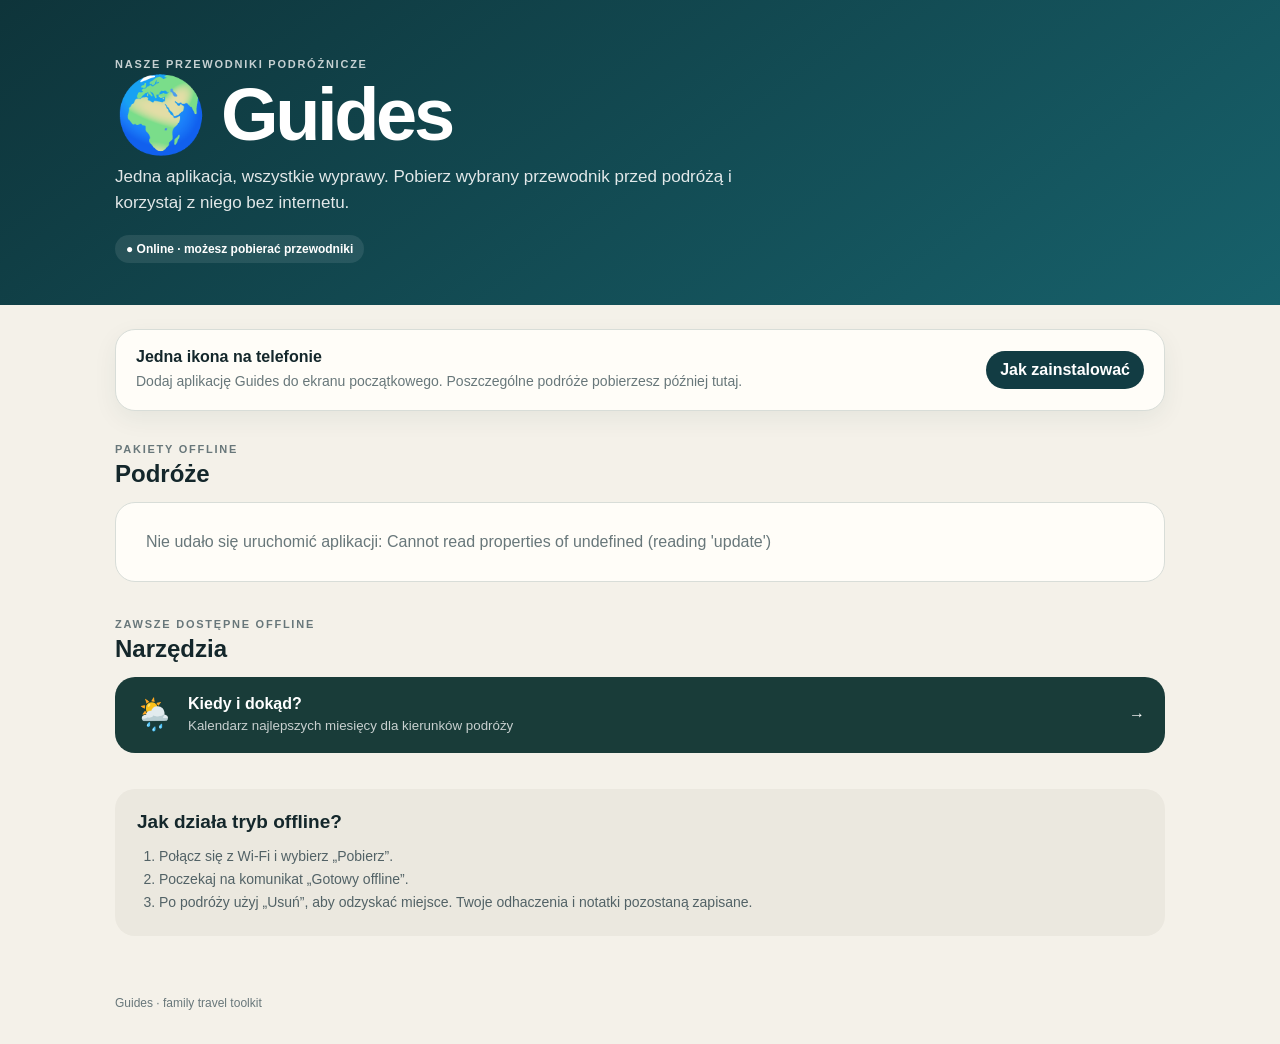
==== commit 1f1e4cac: "Build Guides PWA with offline travel packages" ====
--- a/index.html
+++ b/index.html
@@ -4,70 +4,78 @@
   <meta charset="utf-8">
   <meta name="viewport" content="width=device-width,initial-scale=1,viewport-fit=cover">
   <meta name="theme-color" content="#123c43">
-  <title>Travel Guides</title>
-  <style>
-    :root{--bg:#f4f1e9;--ink:#14272b;--muted:#68777a}
-    *{box-sizing:border-box}
-    body{margin:0;font-family:-apple-system,BlinkMacSystemFont,"Segoe UI",Arial,sans-serif;background:var(--bg);color:var(--ink)}
-    header{background:linear-gradient(145deg,#0e343a,#17616b);color:white;padding:60px 20px 44px}
-    .wrap{max-width:1050px;margin:auto}
-    .eyebrow{font-size:11px;font-weight:800;letter-spacing:.16em;opacity:.75}
-    h1{font-size:clamp(42px,8vw,72px);line-height:.95;margin:10px 0 14px}
-    header p{max-width:650px;font-size:17px;line-height:1.5;opacity:.85}
-    main{max-width:1050px;margin:auto;padding:28px 16px 60px}
-    h2{margin:8px 0 14px;font-size:23px}
-    .grid{display:grid;grid-template-columns:repeat(2,1fr);gap:16px}
-    .card{min-height:250px;border-radius:24px;padding:22px;display:flex;flex-direction:column;justify-content:flex-end;text-decoration:none;color:white;box-shadow:0 12px 28px #123c431a}
-    .namibia{background:linear-gradient(145deg,#9b6531,#485d3f)}
-    .pescara{background:linear-gradient(145deg,#0e7180,#d2953d)}
-    .tools{background:linear-gradient(145deg,#142e2b,#536d50);min-height:175px}
-    .flag{font-size:38px}
-    .card h3{font-size:27px;margin:4px 0}
-    .meta{font-size:13px;opacity:.82;line-height:1.4}
-    .button{margin-top:13px;align-self:flex-start;padding:8px 11px;border:1px solid #ffffff55;border-radius:999px;font-size:12px;font-weight:800;background:#ffffff15}
-    .tools-section{margin-top:34px}
-    footer{max-width:1050px;margin:auto;padding:0 16px 36px;color:var(--muted);font-size:12px}
-    @media(max-width:720px){.grid{grid-template-columns:1fr}.card{min-height:205px}}
-  </style>
+  <meta name="apple-mobile-web-app-capable" content="yes">
+  <meta name="apple-mobile-web-app-status-bar-style" content="black-translucent">
+  <meta name="apple-mobile-web-app-title" content="Guides">
+  <title>Guides · nasze podróże</title>
+  <link rel="manifest" href="./manifest.webmanifest">
+  <link rel="apple-touch-icon" href="./tools/kiedy-i-dokad/icon-192.png">
+  <link rel="stylesheet" href="./styles.css">
 </head>
 <body>
-<header>
-  <div class="wrap">
-    <div class="eyebrow">NASZE PRZEWODNIKI PODRÓŻNICZE</div>
-    <h1>🌍 Travel Guides</h1>
-    <p>Plany wypraw, przewodniki offline, mapy i praktyczne narzędzia używane podczas naszych podróży.</p>
-  </div>
-</header>
+  <header class="hero">
+    <div class="wrap">
+      <div class="eyebrow">NASZE PRZEWODNIKI PODRÓŻNICZE</div>
+      <h1><span aria-hidden="true">🌍</span> Guides</h1>
+      <p>Jedna aplikacja, wszystkie wyprawy. Pobierz wybrany przewodnik przed podróżą i korzystaj z niego bez internetu.</p>
+      <div class="connection" id="connectionStatus" role="status">Sprawdzam połączenie…</div>
+    </div>
+  </header>
 
-<main>
-  <h2>Podróże</h2>
-  <div class="grid">
-    <a class="card namibia" href="./namibia/">
-      <div class="flag">🇳🇦</div>
-      <h3>Namibia</h3>
-      <div class="meta">2026 · road trip · safari · plan · animals · packing</div>
-      <div class="button">OTWÓRZ →</div>
-    </a>
+  <main class="wrap main">
+    <section class="install-panel" id="installPanel">
+      <div>
+        <strong>Jedna ikona na telefonie</strong>
+        <p>Dodaj aplikację Guides do ekranu początkowego. Poszczególne podróże pobierzesz później tutaj.</p>
+      </div>
+      <button class="install-button" id="installButton" type="button">Jak zainstalować</button>
+    </section>
 
-    <a class="card pescara" href="./pescara/">
-      <div class="flag">🇮🇹</div>
-      <h3>Pescara</h3>
-      <div class="meta">7–9.08.2026 · Abruzzo Weekend</div>
-      <div class="button">OTWÓRZ →</div>
-    </a>
-  </div>
+    <div class="section-heading">
+      <div>
+        <div class="eyebrow dark">PAKIETY OFFLINE</div>
+        <h2>Podróże</h2>
+      </div>
+      <div class="storage" id="storageStatus"></div>
+    </div>
 
-  <section class="tools-section">
-    <h2>🧰 Narzędzia podróżnicze</h2>
-    <a class="card tools" href="./tools/kiedy-i-dokad/">
-      <div class="flag">🌦️</div>
-      <h3>Kiedy i dokąd?</h3>
-      <div class="meta">Kalendarz najlepszych miesięcy dla kierunków podróży</div>
-      <div class="button">OTWÓRZ →</div>
-    </a>
-  </section>
-</main>
+    <div class="guide-grid" id="guideGrid" aria-live="polite">
+      <div class="loading-card">Wczytuję przewodniki…</div>
+    </div>
 
-<footer>Travel Guides · family travel toolkit</footer>
+    <section class="tools-section">
+      <div class="eyebrow dark">ZAWSZE DOSTĘPNE OFFLINE</div>
+      <h2>Narzędzia</h2>
+      <a class="tool-card" href="./tools/kiedy-i-dokad/">
+        <span class="tool-icon" aria-hidden="true">🌦️</span>
+        <span><strong>Kiedy i dokąd?</strong><small>Kalendarz najlepszych miesięcy dla kierunków podróży</small></span>
+        <span aria-hidden="true">→</span>
+      </a>
+    </section>
+
+    <section class="help">
+      <h2>Jak działa tryb offline?</h2>
+      <ol>
+        <li>Połącz się z Wi‑Fi i wybierz „Pobierz”.</li>
+        <li>Poczekaj na komunikat „Gotowy offline”.</li>
+        <li>Po podróży użyj „Usuń”, aby odzyskać miejsce. Twoje odhaczenia i notatki pozostaną zapisane.</li>
+      </ol>
+    </section>
+  </main>
+
+  <dialog id="installDialog">
+    <button class="dialog-close" id="closeDialog" type="button" aria-label="Zamknij">×</button>
+    <h2>Dodaj Guides do iPhone’a</h2>
+    <ol>
+      <li>Otwórz tę stronę w Safari.</li>
+      <li>Dotknij przycisku Udostępnij <span aria-hidden="true">□↑</span>.</li>
+      <li>Wybierz „Dodaj do ekranu początkowego”.</li>
+      <li>Potwierdź przyciskiem „Dodaj”.</li>
+    </ol>
+    <p>Na ekranie telefonu pojawi się tylko jedna ikona: Guides.</p>
+  </dialog>
+
+  <footer class="wrap">Guides · family travel toolkit</footer>
+  <script src="./app.js" defer></script>
 </body>
 </html>
--- a/styles.css
+++ b/styles.css
@@ -0,0 +1,36 @@
+:root{--bg:#f4f1e9;--paper:#fffdf8;--ink:#14272b;--muted:#68777a;--brand:#123c43;--line:#d8ddd8;--ok:#2f7852;--warn:#9a641d}
+*{box-sizing:border-box}
+html{background:var(--bg)}
+body{margin:0;font-family:-apple-system,BlinkMacSystemFont,"Segoe UI",Arial,sans-serif;background:var(--bg);color:var(--ink)}
+button,a{font:inherit}
+.wrap{width:min(1050px,calc(100% - 32px));margin-inline:auto}
+.hero{background:linear-gradient(145deg,#0e343a,#17616b);color:#fff;padding:max(58px,calc(env(safe-area-inset-top) + 34px)) 0 42px}
+.eyebrow{font-size:11px;font-weight:850;letter-spacing:.16em;opacity:.76}.eyebrow.dark{color:var(--muted);opacity:1}
+h1{font-size:clamp(44px,9vw,74px);line-height:.95;margin:10px 0 14px;letter-spacing:-.045em}
+.hero p{max-width:680px;font-size:17px;line-height:1.5;opacity:.88;margin:0}
+.connection{display:inline-flex;margin-top:20px;padding:7px 11px;border-radius:999px;background:#ffffff18;font-size:12px;font-weight:750}
+.connection.offline{background:#6d441e;color:#fff0d5}
+.main{padding-block:24px 60px}
+.install-panel{display:flex;align-items:center;justify-content:space-between;gap:20px;background:var(--paper);border:1px solid var(--line);border-radius:20px;padding:18px 20px;box-shadow:0 8px 24px #123c4310;margin-bottom:32px}
+.install-panel p{margin:5px 0 0;color:var(--muted);font-size:14px;line-height:1.45}
+.install-button,.action{border:0;border-radius:999px;padding:10px 14px;font-weight:800;cursor:pointer;white-space:nowrap}
+.install-button,.action.primary{background:var(--brand);color:#fff}.action.secondary{background:#e7ebe7;color:var(--ink)}
+.action:disabled{cursor:wait;opacity:.6}
+.section-heading{display:flex;align-items:end;justify-content:space-between;gap:16px;margin-bottom:14px}
+h2{font-size:24px;margin:5px 0 0}.storage{color:var(--muted);font-size:12px;text-align:right}
+.guide-grid{display:grid;grid-template-columns:repeat(2,minmax(0,1fr));gap:16px}
+.guide-card{position:relative;overflow:hidden;min-height:280px;border-radius:24px;padding:22px;display:flex;flex-direction:column;justify-content:flex-end;color:#fff;box-shadow:0 12px 28px #123c431a}
+.guide-card::before{content:"";position:absolute;inset:0;background:linear-gradient(180deg,transparent 10%,#07191bbb 100%);pointer-events:none}
+.guide-card>*{position:relative}.guide-card.namibia{background:linear-gradient(145deg,#a66d32,#455d3e)}.guide-card.pescara{background:linear-gradient(145deg,#087282,#d39a42)}.guide-card.nyc{background:linear-gradient(145deg,#123552,#b64b36)}
+.guide-card .flag{font-size:40px}.guide-card h3{font-size:29px;margin:5px 0}.guide-card .meta{font-size:13px;opacity:.86;line-height:1.45;min-height:38px}
+.package-status{display:flex;align-items:center;gap:7px;margin:13px 0 10px;font-size:12px;font-weight:800}.status-dot{width:9px;height:9px;border-radius:50%;background:#fff8}.installed .status-dot{background:#7ce0a5}.stale .status-dot{background:#ffd174}
+.progress{height:5px;border-radius:99px;background:#ffffff35;overflow:hidden;margin:-3px 0 10px}.progress>span{display:block;height:100%;width:0;background:#fff;transition:width .15s}
+.card-actions{display:flex;gap:8px;flex-wrap:wrap}.guide-card .action{font-size:12px;padding:9px 12px}.guide-card .action.primary{background:#fff;color:#18373c}.guide-card .action.secondary{background:#ffffff1c;color:#fff;border:1px solid #ffffff55}
+.open-link{display:inline-flex;align-items:center;text-decoration:none}.open-link[aria-disabled="true"]{opacity:.5;pointer-events:none}
+.loading-card{grid-column:1/-1;background:var(--paper);border:1px solid var(--line);border-radius:20px;padding:30px;color:var(--muted)}
+.tools-section{margin-top:36px}.tool-card{display:grid;grid-template-columns:auto 1fr auto;align-items:center;gap:14px;margin-top:14px;padding:18px 20px;border-radius:20px;background:#193c39;color:#fff;text-decoration:none}.tool-icon{font-size:31px}.tool-card strong,.tool-card small{display:block}.tool-card small{opacity:.76;margin-top:4px;line-height:1.35}
+.help{margin-top:36px;padding:22px;background:#ebe8df;border-radius:20px}.help h2{margin-top:0;font-size:19px}.help ol{margin:12px 0 0;padding-left:22px;color:#526266;font-size:14px;line-height:1.65}
+footer{padding-bottom:max(34px,env(safe-area-inset-bottom));color:var(--muted);font-size:12px}
+dialog{width:min(460px,calc(100% - 28px));border:0;border-radius:24px;padding:28px;color:var(--ink);box-shadow:0 24px 80px #06191d55}dialog::backdrop{background:#07191b99}.dialog-close{position:absolute;right:13px;top:10px;border:0;background:transparent;font-size:30px;color:var(--muted);cursor:pointer}dialog ol{padding-left:22px;line-height:1.7}dialog p{color:var(--muted)}
+@media(max-width:720px){.guide-grid{grid-template-columns:1fr}.guide-card{min-height:250px}.install-panel{align-items:flex-start;flex-direction:column}.install-button{width:100%}.section-heading{align-items:flex-start}.storage{max-width:130px}}
+@media(display-mode:standalone){.install-panel{display:none}}
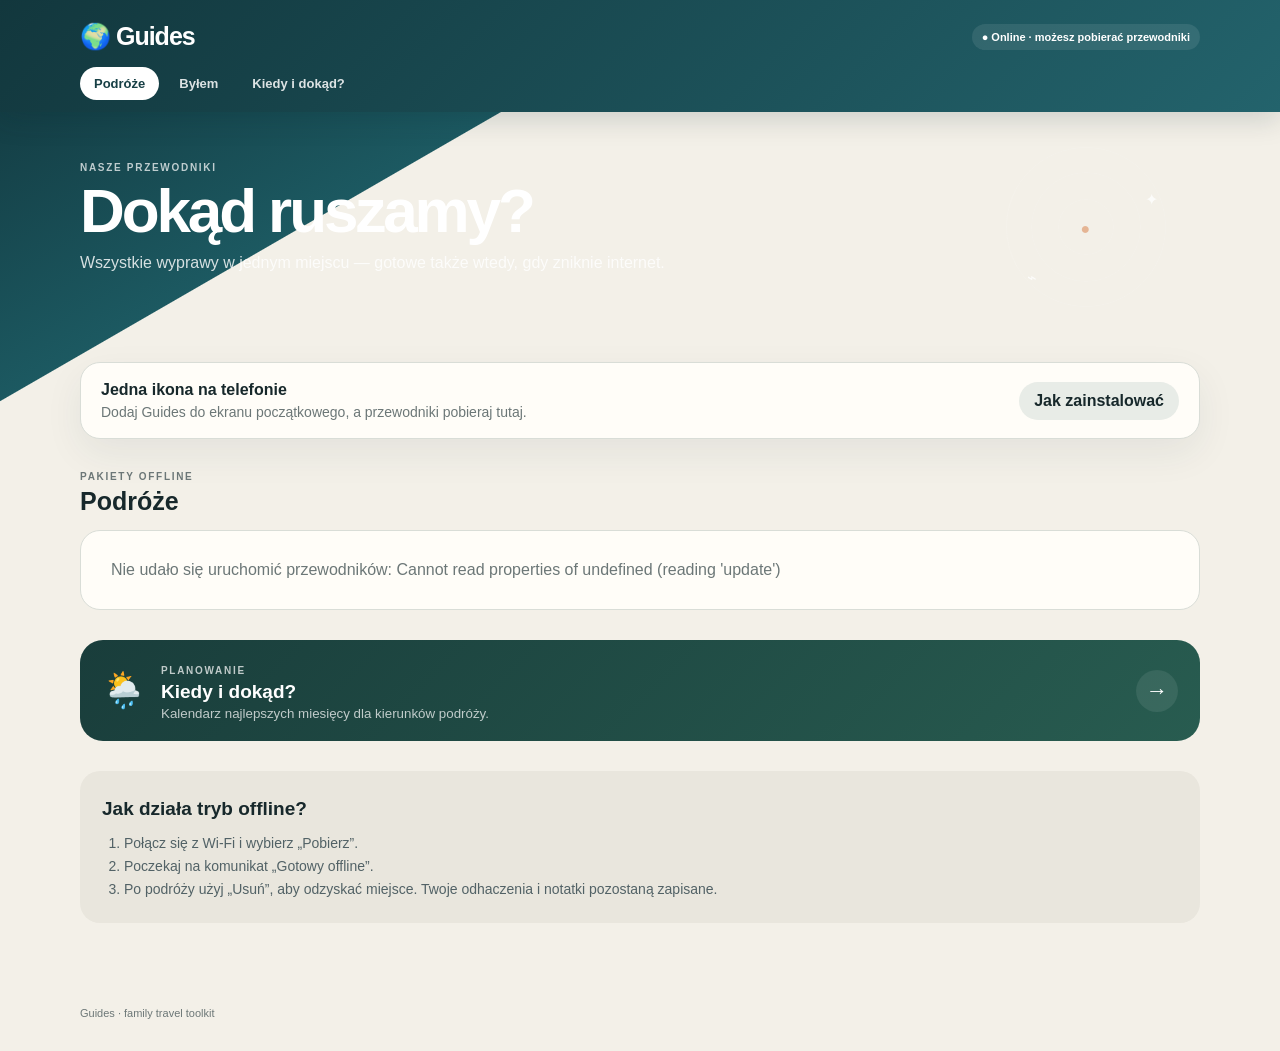
==== commit f8c22f2c: "Add personal visited countries passport" ====
--- a/index.html
+++ b/index.html
@@ -3,79 +3,82 @@
 <head>
   <meta charset="utf-8">
   <meta name="viewport" content="width=device-width,initial-scale=1,viewport-fit=cover">
-  <meta name="theme-color" content="#123c43">
+  <meta name="theme-color" content="#173f45">
   <meta name="apple-mobile-web-app-capable" content="yes">
   <meta name="apple-mobile-web-app-status-bar-style" content="black-translucent">
   <meta name="apple-mobile-web-app-title" content="Guides">
-  <title>Guides · nasze podróże</title>
+  <title>Guides · podróże i Twój świat</title>
   <link rel="manifest" href="./manifest.webmanifest">
   <link rel="apple-touch-icon" href="./tools/kiedy-i-dokad/icon-192.png">
   <link rel="stylesheet" href="./styles.css">
 </head>
 <body>
-  <header class="hero">
-    <div class="wrap">
-      <div class="eyebrow">NASZE PRZEWODNIKI PODRÓŻNICZE</div>
-      <h1><span aria-hidden="true">🌍</span> Guides</h1>
-      <p>Jedna aplikacja, wszystkie wyprawy. Pobierz wybrany przewodnik przed podróżą i korzystaj z niego bez internetu.</p>
+  <header class="app-header">
+    <div class="wrap header-row">
+      <button class="brand" type="button" data-view-target="trips" aria-label="Guides — strona główna"><span aria-hidden="true">🌍</span> Guides</button>
       <div class="connection" id="connectionStatus" role="status">Sprawdzam połączenie…</div>
     </div>
+    <nav class="wrap app-tabs" aria-label="Główne sekcje">
+      <button class="app-tab is-active" type="button" data-view-target="trips" aria-pressed="true">Podróże</button>
+      <button class="app-tab" type="button" data-view-target="been" aria-pressed="false">Byłem</button>
+      <a class="app-tab" href="./tools/kiedy-i-dokad/">Kiedy i dokąd?</a>
+    </nav>
   </header>
 
-  <main class="wrap main">
-    <section class="install-panel" id="installPanel">
-      <div>
-        <strong>Jedna ikona na telefonie</strong>
-        <p>Dodaj aplikację Guides do ekranu początkowego. Poszczególne podróże pobierzesz później tutaj.</p>
+  <main>
+    <section class="app-view" data-view="trips">
+      <div class="wrap trips-intro">
+        <div><div class="eyebrow">NASZE PRZEWODNIKI</div><h1>Dokąd ruszamy?</h1><p>Wszystkie wyprawy w jednym miejscu — gotowe także wtedy, gdy zniknie internet.</p></div>
+        <div class="hero-orbit" aria-hidden="true"><span>✦</span><span>⌁</span><span>●</span></div>
       </div>
-      <button class="install-button" id="installButton" type="button">Jak zainstalować</button>
+      <div class="wrap trips-content">
+        <section class="install-panel" id="installPanel">
+          <div><strong>Jedna ikona na telefonie</strong><p>Dodaj Guides do ekranu początkowego, a przewodniki pobieraj tutaj.</p></div>
+          <button class="pill-button" id="installButton" type="button">Jak zainstalować</button>
+        </section>
+        <div class="section-heading"><div><div class="eyebrow dark">PAKIETY OFFLINE</div><h2>Podróże</h2></div><div class="storage" id="storageStatus"></div></div>
+        <div class="guide-grid" id="guideGrid" aria-live="polite"><div class="loading-card">Wczytuję przewodniki…</div></div>
+        <section class="travel-tool-card"><span class="travel-tool-icon" aria-hidden="true">🌦️</span><span><span class="eyebrow">PLANOWANIE</span><strong>Kiedy i dokąd?</strong><small>Kalendarz najlepszych miesięcy dla kierunków podróży.</small></span><a href="./tools/kiedy-i-dokad/" aria-label="Otwórz Kiedy i dokąd">→</a></section>
+        <section class="help"><h2>Jak działa tryb offline?</h2><ol><li>Połącz się z Wi‑Fi i wybierz „Pobierz”.</li><li>Poczekaj na komunikat „Gotowy offline”.</li><li>Po podróży użyj „Usuń”, aby odzyskać miejsce. Twoje odhaczenia i notatki pozostaną zapisane.</li></ol></section>
+      </div>
     </section>
 
-    <div class="section-heading">
-      <div>
-        <div class="eyebrow dark">PAKIETY OFFLINE</div>
-        <h2>Podróże</h2>
+    <section class="app-view" data-view="been" hidden>
+      <div class="wrap been-heading">
+        <div><div class="eyebrow dark">PASZPORT PODRÓŻNIKA</div><h1>Twój świat</h1><p>Kraje, wspomnienia i następne małe cele.</p></div>
+        <div class="been-tools"><button class="icon-button" id="exportBeen" type="button" title="Eksportuj kopię danych" aria-label="Eksportuj kopię danych">⇧</button><button class="icon-button" id="importBeen" type="button" title="Importuj kopię danych" aria-label="Importuj kopię danych">⇩</button><input id="importBeenFile" type="file" accept="application/json" hidden></div>
       </div>
-      <div class="storage" id="storageStatus"></div>
-    </div>
-
-    <div class="guide-grid" id="guideGrid" aria-live="polite">
-      <div class="loading-card">Wczytuję przewodniki…</div>
-    </div>
-
-    <section class="tools-section">
-      <div class="eyebrow dark">ZAWSZE DOSTĘPNE OFFLINE</div>
-      <h2>Narzędzia</h2>
-      <a class="tool-card" href="./tools/kiedy-i-dokad/">
-        <span class="tool-icon" aria-hidden="true">🌦️</span>
-        <span><strong>Kiedy i dokąd?</strong><small>Kalendarz najlepszych miesięcy dla kierunków podróży</small></span>
-        <span aria-hidden="true">→</span>
-      </a>
-    </section>
-
-    <section class="help">
-      <h2>Jak działa tryb offline?</h2>
-      <ol>
-        <li>Połącz się z Wi‑Fi i wybierz „Pobierz”.</li>
-        <li>Poczekaj na komunikat „Gotowy offline”.</li>
-        <li>Po podróży użyj „Usuń”, aby odzyskać miejsce. Twoje odhaczenia i notatki pozostaną zapisane.</li>
-      </ol>
+      <div class="wrap stats-grid" id="beenStats" aria-live="polite"></div>
+      <div class="wrap scope-row">
+        <div class="scope-buttons" id="scopeButtons" aria-label="Zakres mapy"></div>
+        <label class="country-search"><span aria-hidden="true">⌕</span><input id="countrySearch" type="search" placeholder="Znajdź kraj" autocomplete="off" aria-label="Znajdź kraj"><span class="search-count" id="searchCount"></span></label>
+      </div>
+      <div class="wrap search-results" id="searchResults" hidden></div>
+      <div class="wrap globe-layout">
+        <section class="globe-card">
+          <div class="globe-toolbar"><span>Przeciągnij globus · dotknij kraju</span><button id="spinToggle" class="small-button" type="button">Ⅱ Zatrzymaj obrót</button></div>
+          <div class="globe-wrap"><svg id="worldGlobe" role="img" aria-label="Interaktywny globus z odwiedzonymi krajami"></svg><div class="map-loading" id="mapLoading">Ładuję mapę…</div></div>
+          <div class="map-legend"><span><i></i> do odkrycia</span><span><i class="visited"></i> odwiedzone</span><span><i class="selected"></i> wybrane</span></div>
+        </section>
+        <aside class="country-panel" id="countryPanel"><div class="country-empty"><span>◎</span><h2>Wybierz kraj</h2><p>Dotknij go na globusie albo znajdź po nazwie.</p></div></aside>
+      </div>
+      <section class="wrap passport-strip" id="passportStrip"></section>
+      <section class="wrap challenges-section">
+        <div class="section-heading"><div><div class="eyebrow dark">MAŁE CELE, WIELKIE WYPRAWY</div><h2>Wyzwania</h2></div><button class="pill-button dark" id="openChallengeBuilder" type="button">＋ Stwórz własne</button></div>
+        <div class="challenge-grid" id="challengeGrid"></div>
+      </section>
+      <section class="wrap privacy-note"><span aria-hidden="true">◉</span><div><strong>To jest Twój prywatny paszport</strong><p>Zaznaczenia są zapisywane wyłącznie w tej przeglądarce. Eksportuj kopię, jeśli zmieniasz telefon lub usuwasz dane aplikacji.</p></div></section>
     </section>
   </main>
 
-  <dialog id="installDialog">
-    <button class="dialog-close" id="closeDialog" type="button" aria-label="Zamknij">×</button>
-    <h2>Dodaj Guides do iPhone’a</h2>
-    <ol>
-      <li>Otwórz tę stronę w Safari.</li>
-      <li>Dotknij przycisku Udostępnij <span aria-hidden="true">□↑</span>.</li>
-      <li>Wybierz „Dodaj do ekranu początkowego”.</li>
-      <li>Potwierdź przyciskiem „Dodaj”.</li>
-    </ol>
-    <p>Na ekranie telefonu pojawi się tylko jedna ikona: Guides.</p>
-  </dialog>
-
+  <dialog id="installDialog"><button class="dialog-close" data-dialog-close type="button" aria-label="Zamknij">×</button><h2>Dodaj Guides do iPhone’a</h2><ol><li>Otwórz tę stronę w Safari.</li><li>Dotknij przycisku Udostępnij <span aria-hidden="true">□↑</span>.</li><li>Wybierz „Dodaj do ekranu początkowego”.</li><li>Potwierdź przyciskiem „Dodaj”.</li></ol><p>Na ekranie telefonu pojawi się tylko jedna ikona: Guides.</p></dialog>
+  <dialog id="visitDialog" class="form-dialog"><button class="dialog-close" data-dialog-close type="button" aria-label="Zamknij">×</button><div class="eyebrow dark">NOWA WIZYTA</div><h2 id="visitDialogTitle">Dodaj rok</h2><form id="visitForm"><label>Rok wizyty<input id="visitYear" name="year" type="number" min="1900" max="2100" required></label><div class="dialog-actions"><button class="pill-button ghost" data-dialog-close type="button">Anuluj</button><button class="pill-button dark" type="submit">Zapisz</button></div></form></dialog>
+  <dialog id="challengeDialog" class="form-dialog challenge-dialog"><button class="dialog-close" data-dialog-close type="button" aria-label="Zamknij">×</button><div class="eyebrow dark">KREATOR WYZWANIA</div><h2>Co chcesz odkryć?</h2><p class="dialog-lead">Wybierz gotowy pomysł i dopasuj nazwę. Kraje uzupełnimy automatycznie.</p><div class="challenge-ideas" id="challengeIdeas"></div><form id="challengeForm"><input type="hidden" id="challengeTemplate" name="template"><label>Nazwa wyzwania<input id="challengeName" name="name" maxlength="55" required placeholder="np. Nasza północna piątka"></label><div class="dialog-actions"><button class="pill-button ghost" data-dialog-close type="button">Anuluj</button><button class="pill-button dark" type="submit">Dodaj wyzwanie</button></div></form></dialog>
+  <div class="toast" id="toast" role="status" aria-live="polite"></div>
   <footer class="wrap">Guides · family travel toolkit</footer>
+  <script src="./assets/vendor/d3.min.js"></script>
+  <script src="./assets/vendor/topojson-client.min.js"></script>
+  <script src="./been-data.js"></script>
   <script src="./app.js" defer></script>
 </body>
 </html>
--- a/styles.css
+++ b/styles.css
@@ -1,36 +1,12 @@
-:root{--bg:#f4f1e9;--paper:#fffdf8;--ink:#14272b;--muted:#68777a;--brand:#123c43;--line:#d8ddd8;--ok:#2f7852;--warn:#9a641d}
-*{box-sizing:border-box}
-html{background:var(--bg)}
-body{margin:0;font-family:-apple-system,BlinkMacSystemFont,"Segoe UI",Arial,sans-serif;background:var(--bg);color:var(--ink)}
-button,a{font:inherit}
-.wrap{width:min(1050px,calc(100% - 32px));margin-inline:auto}
-.hero{background:linear-gradient(145deg,#0e343a,#17616b);color:#fff;padding:max(58px,calc(env(safe-area-inset-top) + 34px)) 0 42px}
-.eyebrow{font-size:11px;font-weight:850;letter-spacing:.16em;opacity:.76}.eyebrow.dark{color:var(--muted);opacity:1}
-h1{font-size:clamp(44px,9vw,74px);line-height:.95;margin:10px 0 14px;letter-spacing:-.045em}
-.hero p{max-width:680px;font-size:17px;line-height:1.5;opacity:.88;margin:0}
-.connection{display:inline-flex;margin-top:20px;padding:7px 11px;border-radius:999px;background:#ffffff18;font-size:12px;font-weight:750}
-.connection.offline{background:#6d441e;color:#fff0d5}
-.main{padding-block:24px 60px}
-.install-panel{display:flex;align-items:center;justify-content:space-between;gap:20px;background:var(--paper);border:1px solid var(--line);border-radius:20px;padding:18px 20px;box-shadow:0 8px 24px #123c4310;margin-bottom:32px}
-.install-panel p{margin:5px 0 0;color:var(--muted);font-size:14px;line-height:1.45}
-.install-button,.action{border:0;border-radius:999px;padding:10px 14px;font-weight:800;cursor:pointer;white-space:nowrap}
-.install-button,.action.primary{background:var(--brand);color:#fff}.action.secondary{background:#e7ebe7;color:var(--ink)}
-.action:disabled{cursor:wait;opacity:.6}
-.section-heading{display:flex;align-items:end;justify-content:space-between;gap:16px;margin-bottom:14px}
-h2{font-size:24px;margin:5px 0 0}.storage{color:var(--muted);font-size:12px;text-align:right}
-.guide-grid{display:grid;grid-template-columns:repeat(2,minmax(0,1fr));gap:16px}
-.guide-card{position:relative;overflow:hidden;min-height:280px;border-radius:24px;padding:22px;display:flex;flex-direction:column;justify-content:flex-end;color:#fff;box-shadow:0 12px 28px #123c431a}
-.guide-card::before{content:"";position:absolute;inset:0;background:linear-gradient(180deg,transparent 10%,#07191bbb 100%);pointer-events:none}
-.guide-card>*{position:relative}.guide-card.namibia{background:linear-gradient(145deg,#a66d32,#455d3e)}.guide-card.pescara{background:linear-gradient(145deg,#087282,#d39a42)}.guide-card.nyc{background:linear-gradient(145deg,#123552,#b64b36)}
-.guide-card .flag{font-size:40px}.guide-card h3{font-size:29px;margin:5px 0}.guide-card .meta{font-size:13px;opacity:.86;line-height:1.45;min-height:38px}
-.package-status{display:flex;align-items:center;gap:7px;margin:13px 0 10px;font-size:12px;font-weight:800}.status-dot{width:9px;height:9px;border-radius:50%;background:#fff8}.installed .status-dot{background:#7ce0a5}.stale .status-dot{background:#ffd174}
-.progress{height:5px;border-radius:99px;background:#ffffff35;overflow:hidden;margin:-3px 0 10px}.progress>span{display:block;height:100%;width:0;background:#fff;transition:width .15s}
-.card-actions{display:flex;gap:8px;flex-wrap:wrap}.guide-card .action{font-size:12px;padding:9px 12px}.guide-card .action.primary{background:#fff;color:#18373c}.guide-card .action.secondary{background:#ffffff1c;color:#fff;border:1px solid #ffffff55}
-.open-link{display:inline-flex;align-items:center;text-decoration:none}.open-link[aria-disabled="true"]{opacity:.5;pointer-events:none}
-.loading-card{grid-column:1/-1;background:var(--paper);border:1px solid var(--line);border-radius:20px;padding:30px;color:var(--muted)}
-.tools-section{margin-top:36px}.tool-card{display:grid;grid-template-columns:auto 1fr auto;align-items:center;gap:14px;margin-top:14px;padding:18px 20px;border-radius:20px;background:#193c39;color:#fff;text-decoration:none}.tool-icon{font-size:31px}.tool-card strong,.tool-card small{display:block}.tool-card small{opacity:.76;margin-top:4px;line-height:1.35}
-.help{margin-top:36px;padding:22px;background:#ebe8df;border-radius:20px}.help h2{margin-top:0;font-size:19px}.help ol{margin:12px 0 0;padding-left:22px;color:#526266;font-size:14px;line-height:1.65}
-footer{padding-bottom:max(34px,env(safe-area-inset-bottom));color:var(--muted);font-size:12px}
-dialog{width:min(460px,calc(100% - 28px));border:0;border-radius:24px;padding:28px;color:var(--ink);box-shadow:0 24px 80px #06191d55}dialog::backdrop{background:#07191b99}.dialog-close{position:absolute;right:13px;top:10px;border:0;background:transparent;font-size:30px;color:var(--muted);cursor:pointer}dialog ol{padding-left:22px;line-height:1.7}dialog p{color:var(--muted)}
-@media(max-width:720px){.guide-grid{grid-template-columns:1fr}.guide-card{min-height:250px}.install-panel{align-items:flex-start;flex-direction:column}.install-button{width:100%}.section-heading{align-items:flex-start}.storage{max-width:130px}}
-@media(display-mode:standalone){.install-panel{display:none}}
+:root{--bg:#f3f0e8;--paper:#fffdf8;--ink:#17282b;--muted:#6c7777;--brand:#173f45;--brand2:#236670;--line:#d9ddd7;--visit:#c96e4d;--visit2:#a64e38;--shadow:0 14px 38px #173f4512}
+*{box-sizing:border-box}html{background:var(--bg);scroll-behavior:smooth}body{margin:0;font-family:-apple-system,BlinkMacSystemFont,"Segoe UI",Arial,sans-serif;background:var(--bg);color:var(--ink)}button,a,input{font:inherit}button,a{-webkit-tap-highlight-color:transparent}.wrap{width:min(1120px,calc(100% - 32px));margin-inline:auto}[hidden]{display:none!important}.eyebrow{font-size:10px;font-weight:850;letter-spacing:.17em;opacity:.72}.eyebrow.dark{color:var(--muted);opacity:1}
+.app-header{position:sticky;top:0;z-index:20;padding-top:max(14px,env(safe-area-inset-top));background:linear-gradient(135deg,#12373d,#23636c);color:#fff;box-shadow:0 8px 26px #0c292e28}.header-row{display:flex;justify-content:space-between;align-items:center}.brand{border:0;background:none;color:#fff;font-size:25px;font-weight:850;letter-spacing:-.04em;padding:8px 0;cursor:pointer}.connection{font-size:11px;font-weight:750;padding:7px 10px;border-radius:999px;background:#ffffff17}.connection.offline{background:#82512c}.app-tabs{display:flex;gap:6px;padding-block:8px 12px;overflow-x:auto}.app-tab{border:0;background:transparent;color:#ffffffd9;text-decoration:none;font-size:13px;font-weight:750;padding:9px 14px;border-radius:999px;white-space:nowrap;cursor:pointer}.app-tab.is-active{background:#fff;color:var(--brand)}
+.trips-intro{position:relative;min-height:250px;padding:50px 0 42px;color:#fff}.app-view[data-view=trips]{background:linear-gradient(150deg,#143e45 0,#1c5961 250px,var(--bg) 251px)}.trips-intro h1,.been-heading h1{margin:7px 0 9px;font-size:clamp(38px,7vw,62px);line-height:1;letter-spacing:-.05em}.trips-intro p,.been-heading p{margin:0;max-width:590px;line-height:1.5;opacity:.82}.hero-orbit{position:absolute;right:3%;top:35px;width:160px;height:160px;border:1px solid #ffffff26;border-radius:50%;opacity:.8}.hero-orbit:before,.hero-orbit:after{content:"";position:absolute;border:1px solid #ffffff25;border-radius:50%;inset:24px}.hero-orbit:after{inset:51px}.hero-orbit span{position:absolute}.hero-orbit span:nth-child(1){right:7px;top:42px}.hero-orbit span:nth-child(2){left:20px;bottom:19px}.hero-orbit span:nth-child(3){left:73px;top:72px;color:#e2a780}.trips-content{padding-bottom:60px}
+.install-panel{display:flex;align-items:center;justify-content:space-between;gap:20px;background:var(--paper);border:1px solid var(--line);border-radius:20px;padding:18px 20px;box-shadow:var(--shadow);margin-bottom:32px}.install-panel p{margin:5px 0 0;color:var(--muted);font-size:14px}.pill-button,.small-button,.icon-button{border:0;border-radius:999px;cursor:pointer;font-weight:800}.pill-button{padding:10px 15px;background:#e8ece7;color:var(--ink);white-space:nowrap}.pill-button.dark{background:var(--brand);color:#fff}.pill-button.ghost{background:#eceeea}.small-button{padding:8px 11px;background:var(--brand);color:#fff;font-size:11px}.icon-button{width:40px;height:40px;background:var(--paper);border:1px solid var(--line);color:var(--brand);font-size:20px}.section-heading{display:flex;align-items:end;justify-content:space-between;gap:16px;margin-bottom:14px}.section-heading h2,h2{font-size:25px;margin:5px 0 0}.storage{color:var(--muted);font-size:11px;text-align:right}.guide-grid{display:grid;grid-template-columns:repeat(2,minmax(0,1fr));gap:16px}.guide-card{position:relative;overflow:hidden;min-height:285px;border-radius:26px;padding:22px;display:flex;flex-direction:column;justify-content:flex-end;color:#fff;box-shadow:var(--shadow)}.guide-card::before{content:"";position:absolute;inset:0;background:linear-gradient(180deg,transparent 10%,#07191bd1 100%);pointer-events:none}.guide-card>*{position:relative}.guide-card.namibia{background:linear-gradient(145deg,#a66d32,#455d3e)}.guide-card.pescara{background:linear-gradient(145deg,#087282,#d39a42)}.guide-card.nyc{background:linear-gradient(145deg,#123552,#b64b36)}.guide-card .flag{font-size:40px}.guide-card h3{font-size:29px;margin:5px 0}.guide-card .meta{font-size:13px;opacity:.86;line-height:1.45;min-height:38px}.package-status{display:flex;align-items:center;gap:7px;margin:13px 0 10px;font-size:12px;font-weight:800}.status-dot{width:9px;height:9px;border-radius:50%;background:#fff8}.installed .status-dot{background:#7ce0a5}.stale .status-dot{background:#ffd174}.progress{height:5px;border-radius:99px;background:#ffffff35;overflow:hidden;margin:-3px 0 10px}.progress>span{display:block;height:100%;width:0;background:#fff;transition:width .15s}.card-actions{display:flex;gap:8px;flex-wrap:wrap}.action{border:0;border-radius:999px;padding:9px 12px;font-size:12px;font-weight:800;cursor:pointer;text-decoration:none}.action.primary{background:#fff;color:#18373c}.action.secondary{background:#ffffff1c;color:#fff;border:1px solid #ffffff55}.action:disabled{opacity:.6}.open-link[aria-disabled=true]{opacity:.5;pointer-events:none}.loading-card{grid-column:1/-1;background:var(--paper);border:1px solid var(--line);border-radius:20px;padding:30px;color:var(--muted)}
+.travel-tool-card{display:grid;grid-template-columns:auto 1fr auto;align-items:center;gap:15px;margin-top:30px;padding:20px 22px;border-radius:23px;background:linear-gradient(135deg,#193d3b,#285c50);color:#fff}.travel-tool-icon{font-size:35px}.travel-tool-card strong,.travel-tool-card small{display:block}.travel-tool-card strong{font-size:19px;margin-top:3px}.travel-tool-card small{opacity:.72;margin-top:3px}.travel-tool-card a{display:grid;place-items:center;width:42px;height:42px;border-radius:50%;background:#ffffff15;color:#fff;text-decoration:none;font-size:22px}.help{margin-top:30px;padding:22px;background:#e9e6dd;border-radius:20px}.help h2{font-size:19px}.help ol{margin:12px 0 0;padding-left:22px;color:#526266;font-size:14px;line-height:1.65}
+.app-view[data-view=been]{padding:38px 0 60px}.been-heading{display:flex;justify-content:space-between;align-items:end;gap:20px;margin-bottom:22px}.been-heading h1{font-size:46px}.been-heading p{color:var(--muted)}.been-tools{display:flex;gap:8px}.stats-grid{display:grid;grid-template-columns:1.1fr 1fr 1fr;gap:12px}.stat-card{background:var(--paper);border:1px solid var(--line);border-radius:20px;padding:17px 18px;box-shadow:0 8px 25px #173f4509}.stat-label{color:var(--muted);font-size:11px}.stat-value{font-size:27px;font-weight:850;letter-spacing:-.04em;margin-top:2px}.stat-value small{font-size:15px;color:var(--muted)}.stat-note{font-size:11px;color:#397252;margin-top:3px}.scope-row{display:flex;justify-content:space-between;align-items:center;gap:14px;margin-top:20px}.scope-buttons{display:flex;gap:6px;overflow-x:auto;padding-block:4px}.scope-button{border:1px solid var(--line);background:var(--paper);color:var(--muted);border-radius:999px;padding:8px 12px;font-size:11px;font-weight:800;white-space:nowrap;cursor:pointer}.scope-button.is-active{background:var(--brand);border-color:var(--brand);color:#fff}.country-search{display:flex;align-items:center;gap:8px;width:min(265px,100%);background:var(--paper);border:1px solid var(--line);border-radius:999px;padding:9px 12px}.country-search input{border:0;outline:0;background:transparent;min-width:0;width:100%;color:var(--ink)}.search-count{font-size:10px;color:var(--muted)}.search-results{position:relative;z-index:10;display:grid;grid-template-columns:repeat(3,1fr);gap:6px;margin-top:8px;background:var(--paper);border:1px solid var(--line);border-radius:18px;padding:9px;box-shadow:var(--shadow)}.search-result{display:flex;gap:8px;align-items:center;border:0;background:#f2f1ec;border-radius:12px;padding:9px;text-align:left;cursor:pointer}.search-result span{font-size:18px}.search-result small{display:block;color:var(--muted);font-size:10px}.globe-layout{display:grid;grid-template-columns:minmax(0,1.55fr) minmax(310px,.75fr);gap:14px;margin-top:14px}.globe-card,.country-panel{background:var(--paper);border:1px solid var(--line);border-radius:25px;box-shadow:var(--shadow);overflow:hidden}.globe-card{padding:15px}.globe-toolbar{display:flex;justify-content:space-between;align-items:center;gap:10px;font-size:11px;color:var(--muted)}.globe-wrap{position:relative;height:490px}.globe-wrap svg{display:block;width:100%;height:100%;touch-action:none}.map-loading{position:absolute;inset:0;display:grid;place-items:center;color:var(--muted);font-size:12px}.map-loading[hidden]{display:none}.map-legend{display:flex;justify-content:center;gap:15px;color:var(--muted);font-size:10px}.map-legend span{display:flex;align-items:center;gap:5px}.map-legend i{width:9px;height:9px;border-radius:50%;background:#bec8c4}.map-legend i.visited{background:var(--visit)}.map-legend i.selected{background:#f0c06c}.country-panel{padding:20px;min-height:545px}.country-empty{height:100%;display:grid;place-content:center;text-align:center;color:var(--muted)}.country-empty>span{font-size:50px;color:#b4bfba}.country-empty p{max-width:220px;line-height:1.45}.country-title{display:flex;align-items:flex-start;justify-content:space-between;gap:8px}.country-title h2{font-size:28px}.country-title .flag{font-size:34px}.country-meta{color:var(--muted);font-size:12px;margin-top:4px}.visit-toggle{width:100%;margin:17px 0 12px;border:0;border-radius:14px;padding:12px;background:var(--visit);color:#fff;font-weight:850;cursor:pointer}.visit-toggle.remove{background:#edf0eb;color:var(--brand)}.panel-label{font-size:9px;font-weight:900;letter-spacing:.16em;color:var(--muted);margin:18px 0 8px}.year-list{display:flex;flex-wrap:wrap;gap:6px}.year-chip{border:0;border-radius:999px;padding:7px 10px;background:var(--brand);color:#fff;font-size:11px;font-weight:850;cursor:pointer}.add-year{background:#e9ece7;color:var(--ink)}.place-list{list-style:none;padding:0;margin:0}.place-list li{border-top:1px solid #e5e5df}.place-button{width:100%;display:grid;grid-template-columns:auto 1fr auto;align-items:center;gap:10px;border:0;background:none;padding:11px 0;text-align:left;cursor:pointer;color:var(--ink)}.place-button .star{color:#b7b8ae;font-size:18px}.place-button.is-seen .star{color:var(--visit)}.place-button small{color:var(--muted)}.panel-tip{font-size:11px;line-height:1.45;color:var(--muted);padding:10px;background:#f1f2ed;border-radius:12px;margin-top:13px}
+.passport-strip{display:grid;grid-template-columns:repeat(3,1fr);gap:10px;margin-top:14px}.passport-item{background:var(--brand);color:#fff;border-radius:18px;padding:14px 16px}.passport-item:nth-child(2){background:#9b573e}.passport-item:nth-child(3){background:#536a51}.passport-item small,.passport-item strong{display:block}.passport-item small{font-size:9px;letter-spacing:.12em;opacity:.72}.passport-item strong{margin-top:4px;font-size:15px}.challenges-section{margin-top:34px}.challenge-grid{display:grid;grid-template-columns:repeat(3,1fr);gap:12px}.challenge-card{background:var(--paper);border:1px solid var(--line);border-radius:20px;padding:17px;position:relative}.challenge-icon{font-size:29px}.challenge-card h3{font-size:16px;margin:10px 0 4px}.challenge-card p{margin:0;color:var(--muted);font-size:11px;line-height:1.4}.challenge-progress{height:6px;background:#e3e7e1;border-radius:99px;overflow:hidden;margin-top:14px}.challenge-progress span{display:block;height:100%;background:var(--visit);border-radius:inherit}.challenge-score{font-size:10px;font-weight:850;color:var(--visit2);margin-top:5px}.challenge-delete{position:absolute;right:10px;top:10px;border:0;background:none;color:#aaa;cursor:pointer}.privacy-note{display:flex;gap:12px;align-items:flex-start;margin-top:28px;padding:17px 18px;border:1px dashed #b9c2ba;border-radius:18px;color:var(--muted)}.privacy-note strong{color:var(--ink);font-size:13px}.privacy-note p{margin:4px 0 0;font-size:11px;line-height:1.45}
+dialog{width:min(470px,calc(100% - 28px));border:0;border-radius:24px;padding:28px;color:var(--ink);box-shadow:0 24px 80px #06191d55}dialog::backdrop{background:#07191b99}.dialog-close{position:absolute;right:13px;top:10px;border:0;background:transparent;font-size:30px;color:var(--muted);cursor:pointer}dialog ol{padding-left:22px;line-height:1.7}dialog p{color:var(--muted)}.form-dialog form label{display:grid;gap:7px;font-size:12px;font-weight:800;margin-top:17px}.form-dialog input{width:100%;border:1px solid var(--line);background:#faf9f5;border-radius:13px;padding:12px;outline:0}.dialog-actions{display:flex;justify-content:flex-end;gap:8px;margin-top:20px}.dialog-lead{font-size:13px;line-height:1.45}.challenge-ideas{display:grid;grid-template-columns:1fr 1fr;gap:7px;margin-top:15px}.challenge-idea{border:1px solid var(--line);background:#f5f4ef;border-radius:14px;padding:10px;text-align:left;cursor:pointer}.challenge-idea.is-selected{border-color:var(--visit);background:#fff6ef}.challenge-idea strong,.challenge-idea small{display:block}.challenge-idea small{color:var(--muted);font-size:10px;margin-top:3px}.toast{position:fixed;z-index:50;left:50%;bottom:max(20px,env(safe-area-inset-bottom));transform:translate(-50%,20px);background:#102f34;color:#fff;border-radius:999px;padding:10px 15px;font-size:12px;font-weight:750;opacity:0;pointer-events:none;transition:.2s}.toast.is-visible{opacity:1;transform:translate(-50%,0)}footer{padding:24px 0 max(32px,env(safe-area-inset-bottom));color:var(--muted);font-size:11px}
+@media(max-width:800px){.guide-grid,.challenge-grid{grid-template-columns:1fr 1fr}.globe-layout{grid-template-columns:1fr}.country-panel{min-height:0}.stats-grid{grid-template-columns:1fr 1fr}.stats-grid .stat-card:first-child{grid-column:1/-1}.scope-row{align-items:stretch;flex-direction:column}.country-search{width:100%}.search-results{grid-template-columns:1fr 1fr}.globe-wrap{height:430px}.passport-strip{grid-template-columns:1fr}}
+@media(max-width:560px){.wrap{width:min(100% - 22px,1120px)}.app-header{position:relative}.connection{font-size:0}.connection:before{content:"●";font-size:12px}.trips-intro{min-height:220px;padding-top:38px}.hero-orbit{display:none}.guide-grid,.challenge-grid{grid-template-columns:1fr}.guide-card{min-height:245px}.install-panel{align-items:flex-start;flex-direction:column}.install-panel .pill-button{width:100%}.section-heading{align-items:flex-start}.been-heading{align-items:flex-start}.been-heading h1{font-size:41px}.stats-grid{grid-template-columns:1fr 1fr}.stat-card{padding:14px}.stat-value{font-size:23px}.globe-card{padding:11px}.globe-wrap{height:355px}.globe-toolbar span{max-width:170px}.search-results{grid-template-columns:1fr}.country-panel{padding:17px}.challenge-ideas{grid-template-columns:1fr}}
+@media(display-mode:standalone){.install-panel{display:none}}@media(prefers-reduced-motion:reduce){html{scroll-behavior:auto}}
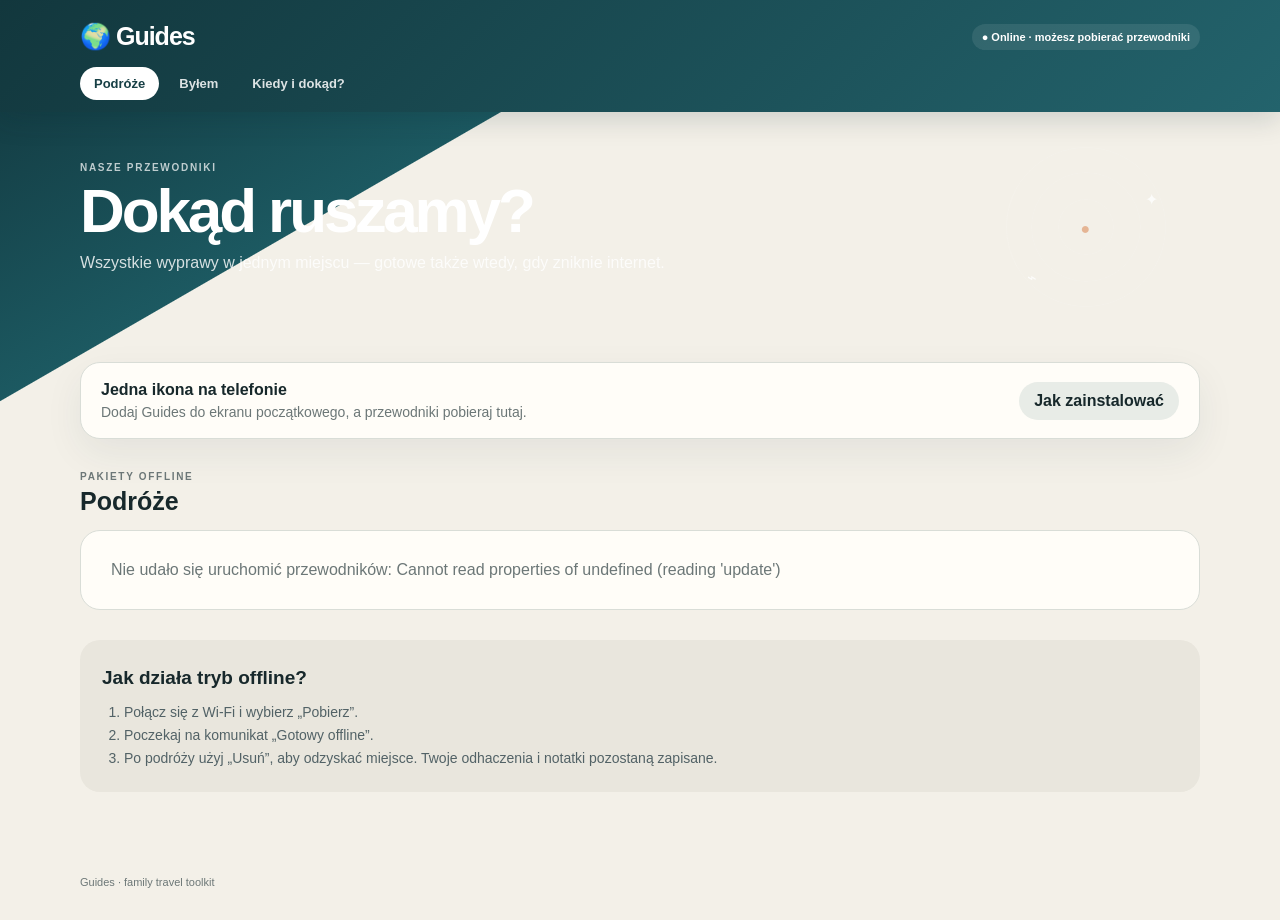
==== commit 4e4d8608: "Improve map navigation and trip planning calendar" ====
--- a/index.html
+++ b/index.html
@@ -38,7 +38,6 @@
         </section>
         <div class="section-heading"><div><div class="eyebrow dark">PAKIETY OFFLINE</div><h2>Podróże</h2></div><div class="storage" id="storageStatus"></div></div>
         <div class="guide-grid" id="guideGrid" aria-live="polite"><div class="loading-card">Wczytuję przewodniki…</div></div>
-        <section class="travel-tool-card"><span class="travel-tool-icon" aria-hidden="true">🌦️</span><span><span class="eyebrow">PLANOWANIE</span><strong>Kiedy i dokąd?</strong><small>Kalendarz najlepszych miesięcy dla kierunków podróży.</small></span><a href="./tools/kiedy-i-dokad/" aria-label="Otwórz Kiedy i dokąd">→</a></section>
         <section class="help"><h2>Jak działa tryb offline?</h2><ol><li>Połącz się z Wi‑Fi i wybierz „Pobierz”.</li><li>Poczekaj na komunikat „Gotowy offline”.</li><li>Po podróży użyj „Usuń”, aby odzyskać miejsce. Twoje odhaczenia i notatki pozostaną zapisane.</li></ol></section>
       </div>
     </section>
@@ -56,7 +55,7 @@
       <div class="wrap search-results" id="searchResults" hidden></div>
       <div class="wrap globe-layout">
         <section class="globe-card">
-          <div class="globe-toolbar"><span>Przeciągnij globus · dotknij kraju</span><button id="spinToggle" class="small-button" type="button">Ⅱ Zatrzymaj obrót</button></div>
+          <div class="globe-toolbar"><span>Przeciągnij · dotknij kraju · powiększ</span><div class="globe-actions"><button class="map-button" id="zoomOut" type="button" aria-label="Pomniejsz globus">−</button><button class="map-button" id="zoomIn" type="button" aria-label="Powiększ globus">＋</button><button class="map-button" id="zoomReset" type="button" aria-label="Przywróć widok całego świata">◎</button><button id="spinToggle" class="small-button" type="button">Ⅱ Obrót</button></div></div>
           <div class="globe-wrap"><svg id="worldGlobe" role="img" aria-label="Interaktywny globus z odwiedzonymi krajami"></svg><div class="map-loading" id="mapLoading">Ładuję mapę…</div></div>
           <div class="map-legend"><span><i></i> do odkrycia</span><span><i class="visited"></i> odwiedzone</span><span><i class="selected"></i> wybrane</span></div>
         </section>
--- a/styles.css
+++ b/styles.css
@@ -9,4 +9,6 @@
 dialog{width:min(470px,calc(100% - 28px));border:0;border-radius:24px;padding:28px;color:var(--ink);box-shadow:0 24px 80px #06191d55}dialog::backdrop{background:#07191b99}.dialog-close{position:absolute;right:13px;top:10px;border:0;background:transparent;font-size:30px;color:var(--muted);cursor:pointer}dialog ol{padding-left:22px;line-height:1.7}dialog p{color:var(--muted)}.form-dialog form label{display:grid;gap:7px;font-size:12px;font-weight:800;margin-top:17px}.form-dialog input{width:100%;border:1px solid var(--line);background:#faf9f5;border-radius:13px;padding:12px;outline:0}.dialog-actions{display:flex;justify-content:flex-end;gap:8px;margin-top:20px}.dialog-lead{font-size:13px;line-height:1.45}.challenge-ideas{display:grid;grid-template-columns:1fr 1fr;gap:7px;margin-top:15px}.challenge-idea{border:1px solid var(--line);background:#f5f4ef;border-radius:14px;padding:10px;text-align:left;cursor:pointer}.challenge-idea.is-selected{border-color:var(--visit);background:#fff6ef}.challenge-idea strong,.challenge-idea small{display:block}.challenge-idea small{color:var(--muted);font-size:10px;margin-top:3px}.toast{position:fixed;z-index:50;left:50%;bottom:max(20px,env(safe-area-inset-bottom));transform:translate(-50%,20px);background:#102f34;color:#fff;border-radius:999px;padding:10px 15px;font-size:12px;font-weight:750;opacity:0;pointer-events:none;transition:.2s}.toast.is-visible{opacity:1;transform:translate(-50%,0)}footer{padding:24px 0 max(32px,env(safe-area-inset-bottom));color:var(--muted);font-size:11px}
 @media(max-width:800px){.guide-grid,.challenge-grid{grid-template-columns:1fr 1fr}.globe-layout{grid-template-columns:1fr}.country-panel{min-height:0}.stats-grid{grid-template-columns:1fr 1fr}.stats-grid .stat-card:first-child{grid-column:1/-1}.scope-row{align-items:stretch;flex-direction:column}.country-search{width:100%}.search-results{grid-template-columns:1fr 1fr}.globe-wrap{height:430px}.passport-strip{grid-template-columns:1fr}}
 @media(max-width:560px){.wrap{width:min(100% - 22px,1120px)}.app-header{position:relative}.connection{font-size:0}.connection:before{content:"●";font-size:12px}.trips-intro{min-height:220px;padding-top:38px}.hero-orbit{display:none}.guide-grid,.challenge-grid{grid-template-columns:1fr}.guide-card{min-height:245px}.install-panel{align-items:flex-start;flex-direction:column}.install-panel .pill-button{width:100%}.section-heading{align-items:flex-start}.been-heading{align-items:flex-start}.been-heading h1{font-size:41px}.stats-grid{grid-template-columns:1fr 1fr}.stat-card{padding:14px}.stat-value{font-size:23px}.globe-card{padding:11px}.globe-wrap{height:355px}.globe-toolbar span{max-width:170px}.search-results{grid-template-columns:1fr}.country-panel{padding:17px}.challenge-ideas{grid-template-columns:1fr}}
+.globe-actions{display:flex;align-items:center;gap:5px}.map-button{width:32px;height:32px;border:1px solid var(--line);border-radius:50%;background:#f2f3ef;color:var(--brand);font-size:18px;font-weight:850;cursor:pointer}
+@media(max-width:560px){.globe-toolbar{align-items:flex-start;flex-direction:column}.globe-actions{width:100%;justify-content:flex-end}.globe-toolbar span{max-width:none}}
 @media(display-mode:standalone){.install-panel{display:none}}@media(prefers-reduced-motion:reduce){html{scroll-behavior:auto}}
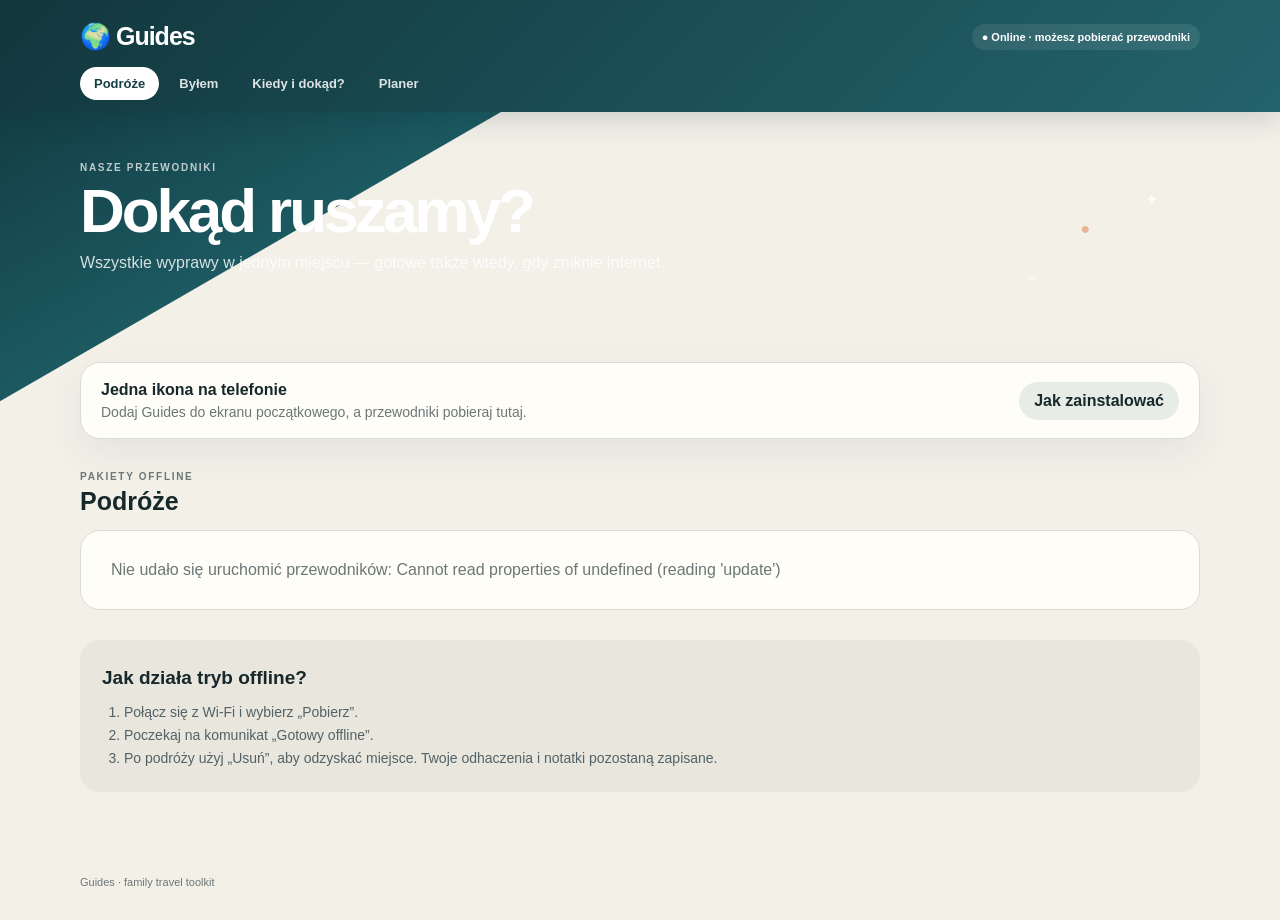
==== commit fecf54dd: "Add travel planner with flexible dates and flight search links" ====
--- a/index.html
+++ b/index.html
@@ -22,6 +22,7 @@
       <button class="app-tab is-active" type="button" data-view-target="trips" aria-pressed="true">Podróże</button>
       <button class="app-tab" type="button" data-view-target="been" aria-pressed="false">Byłem</button>
       <a class="app-tab" href="./tools/kiedy-i-dokad/">Kiedy i dokąd?</a>
+      <a class="app-tab" href="./tools/planer/">Planer</a>
     </nav>
   </header>
 
